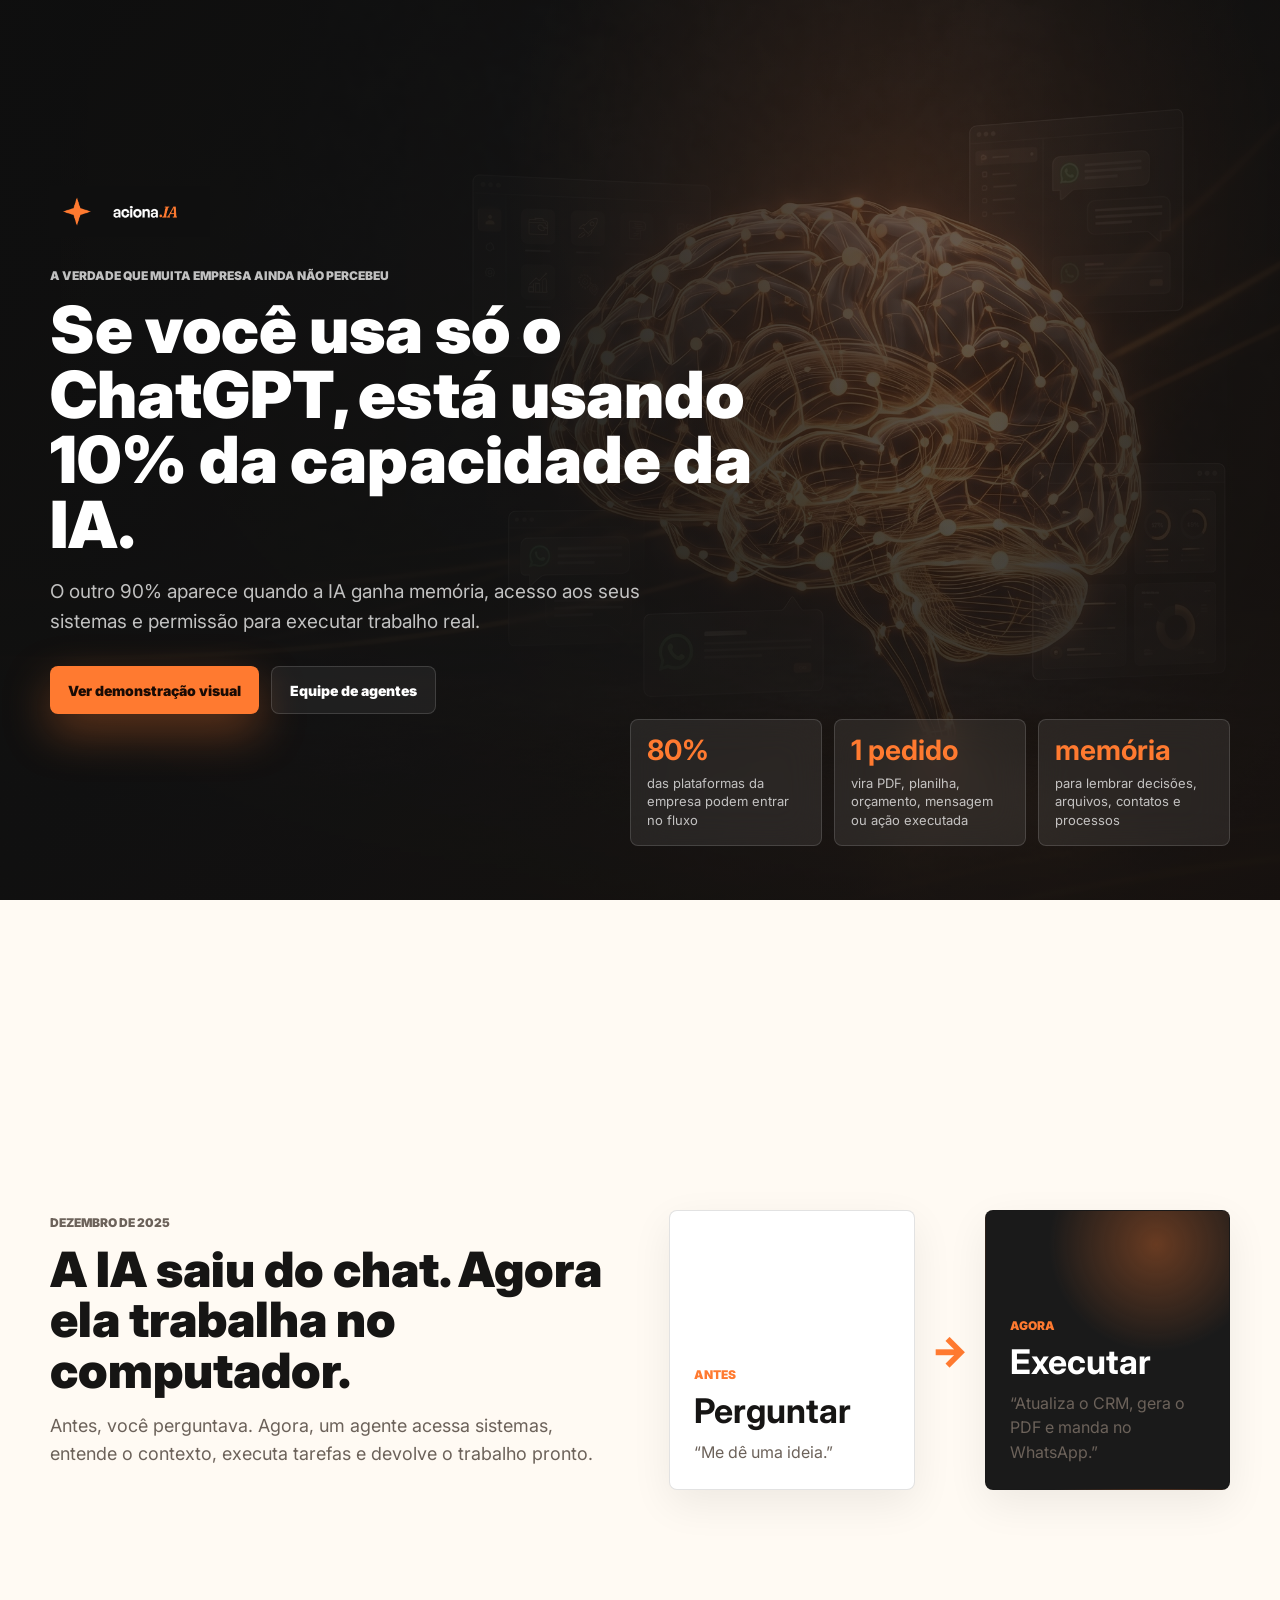
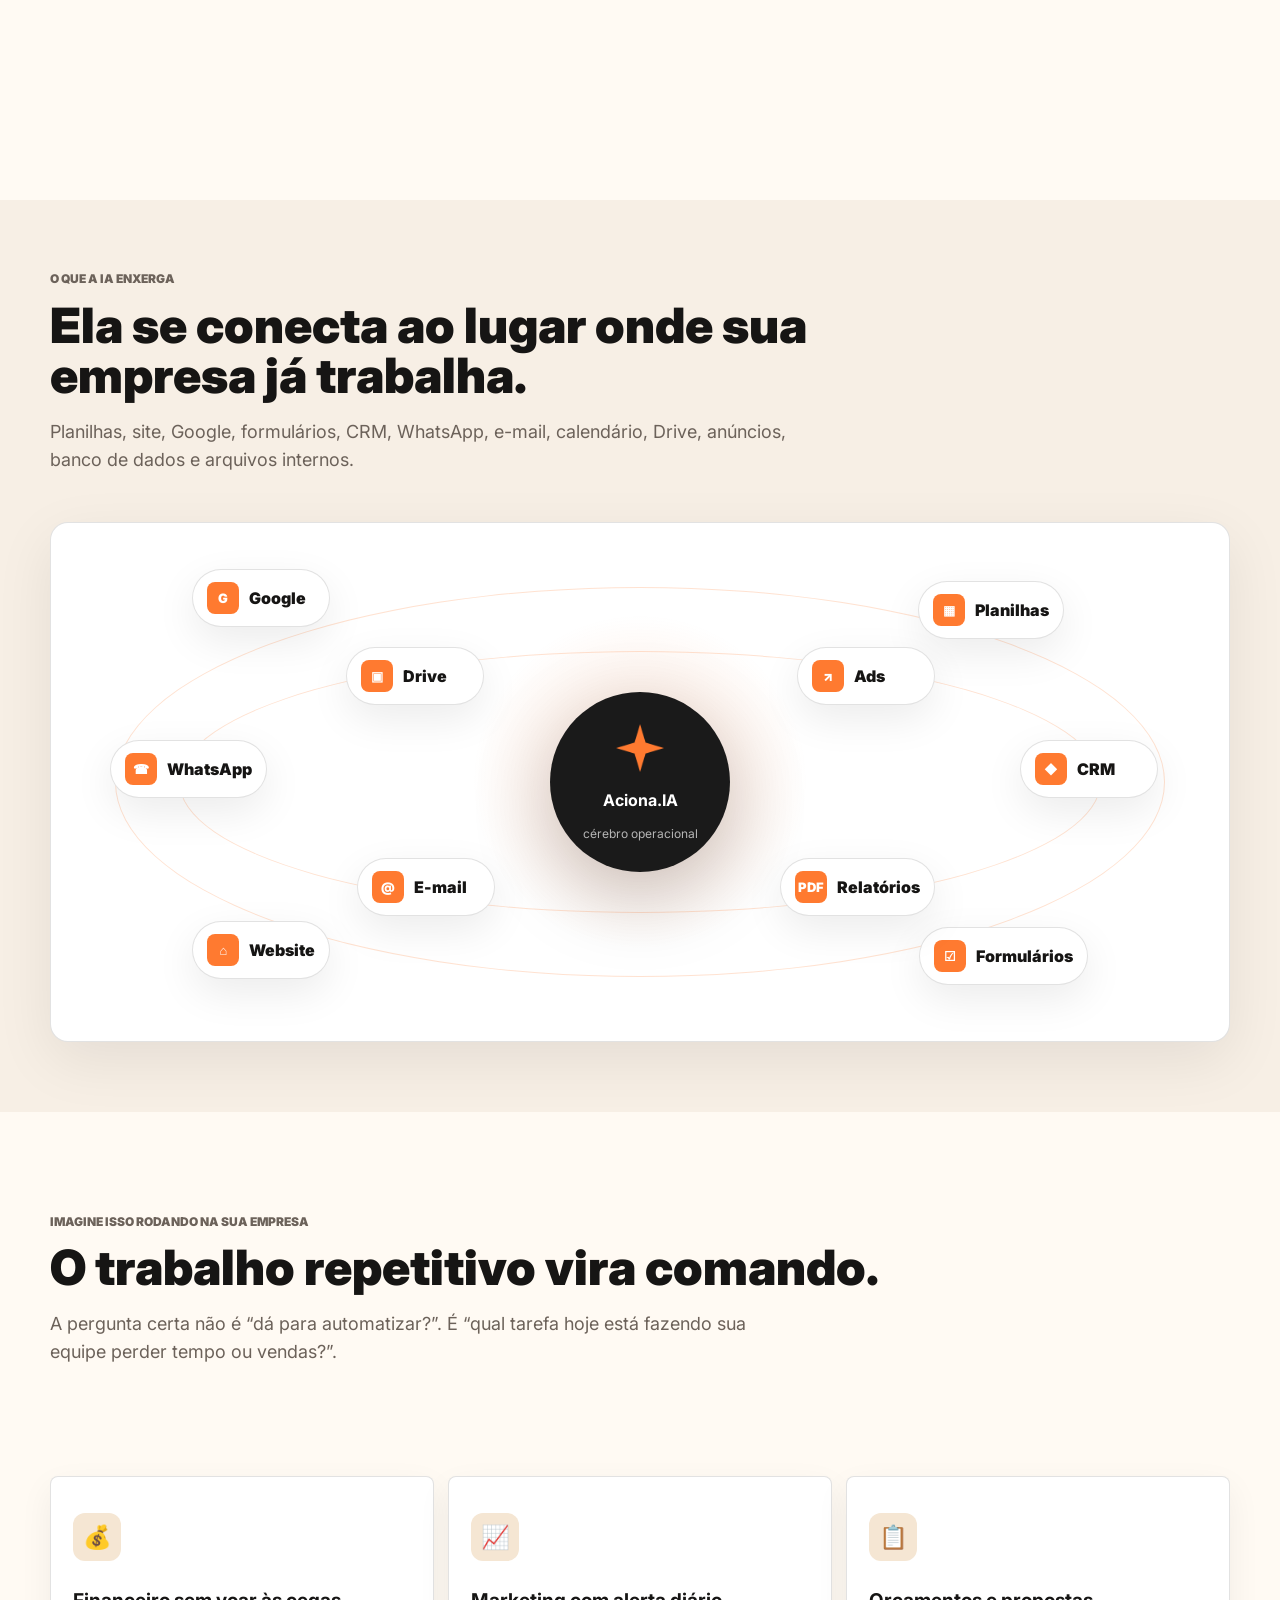
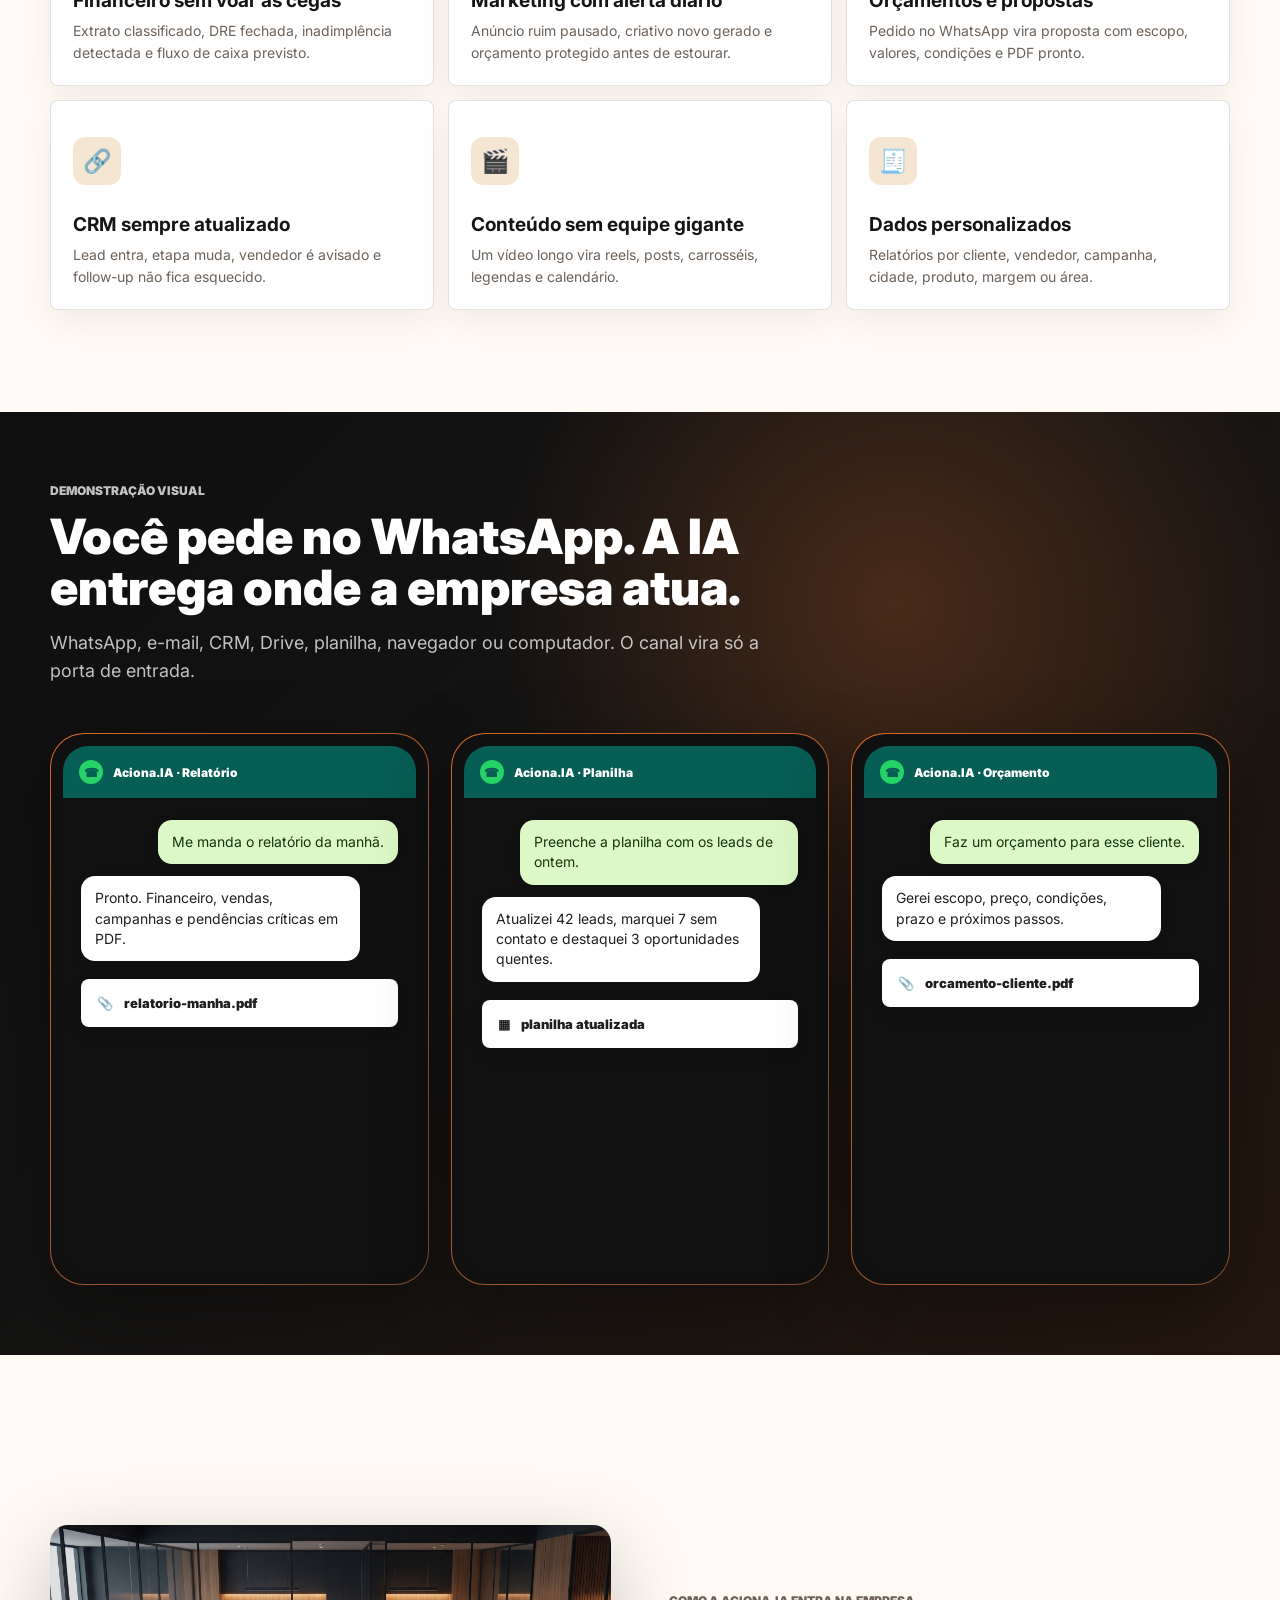
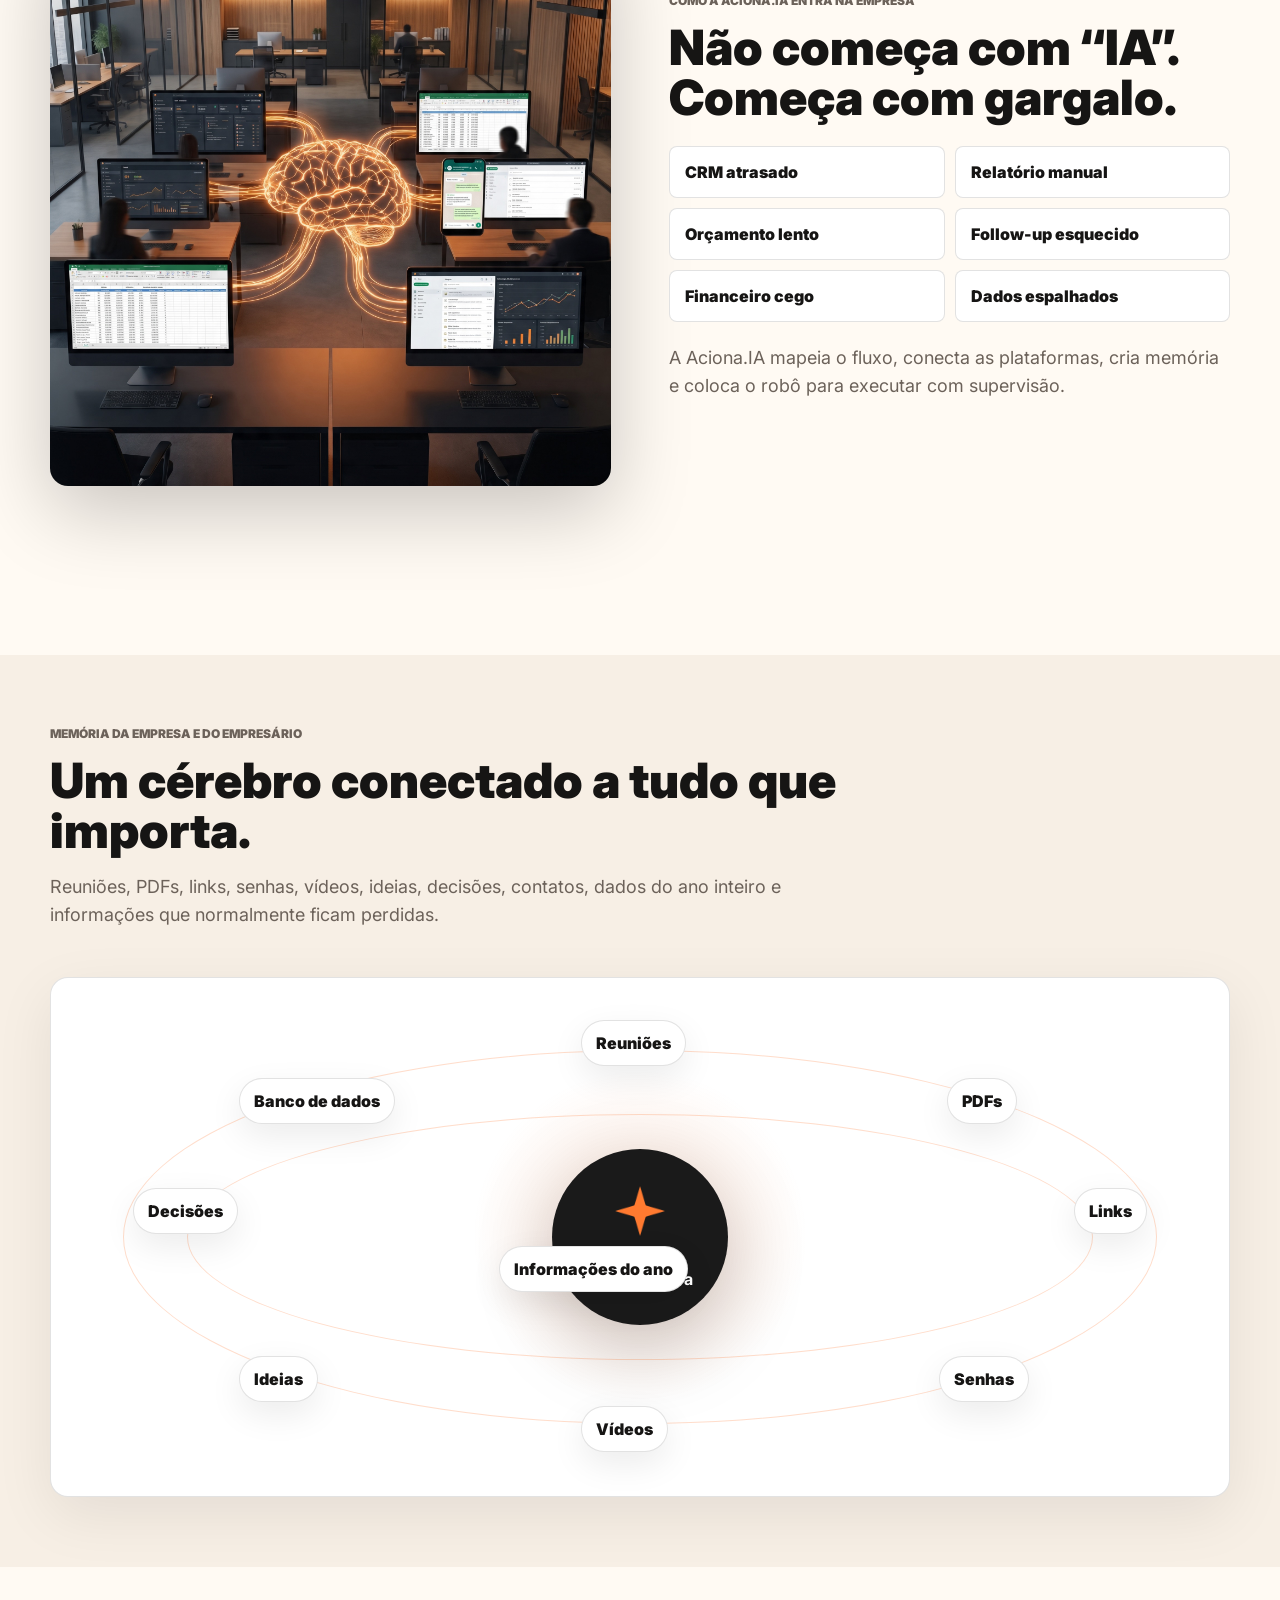
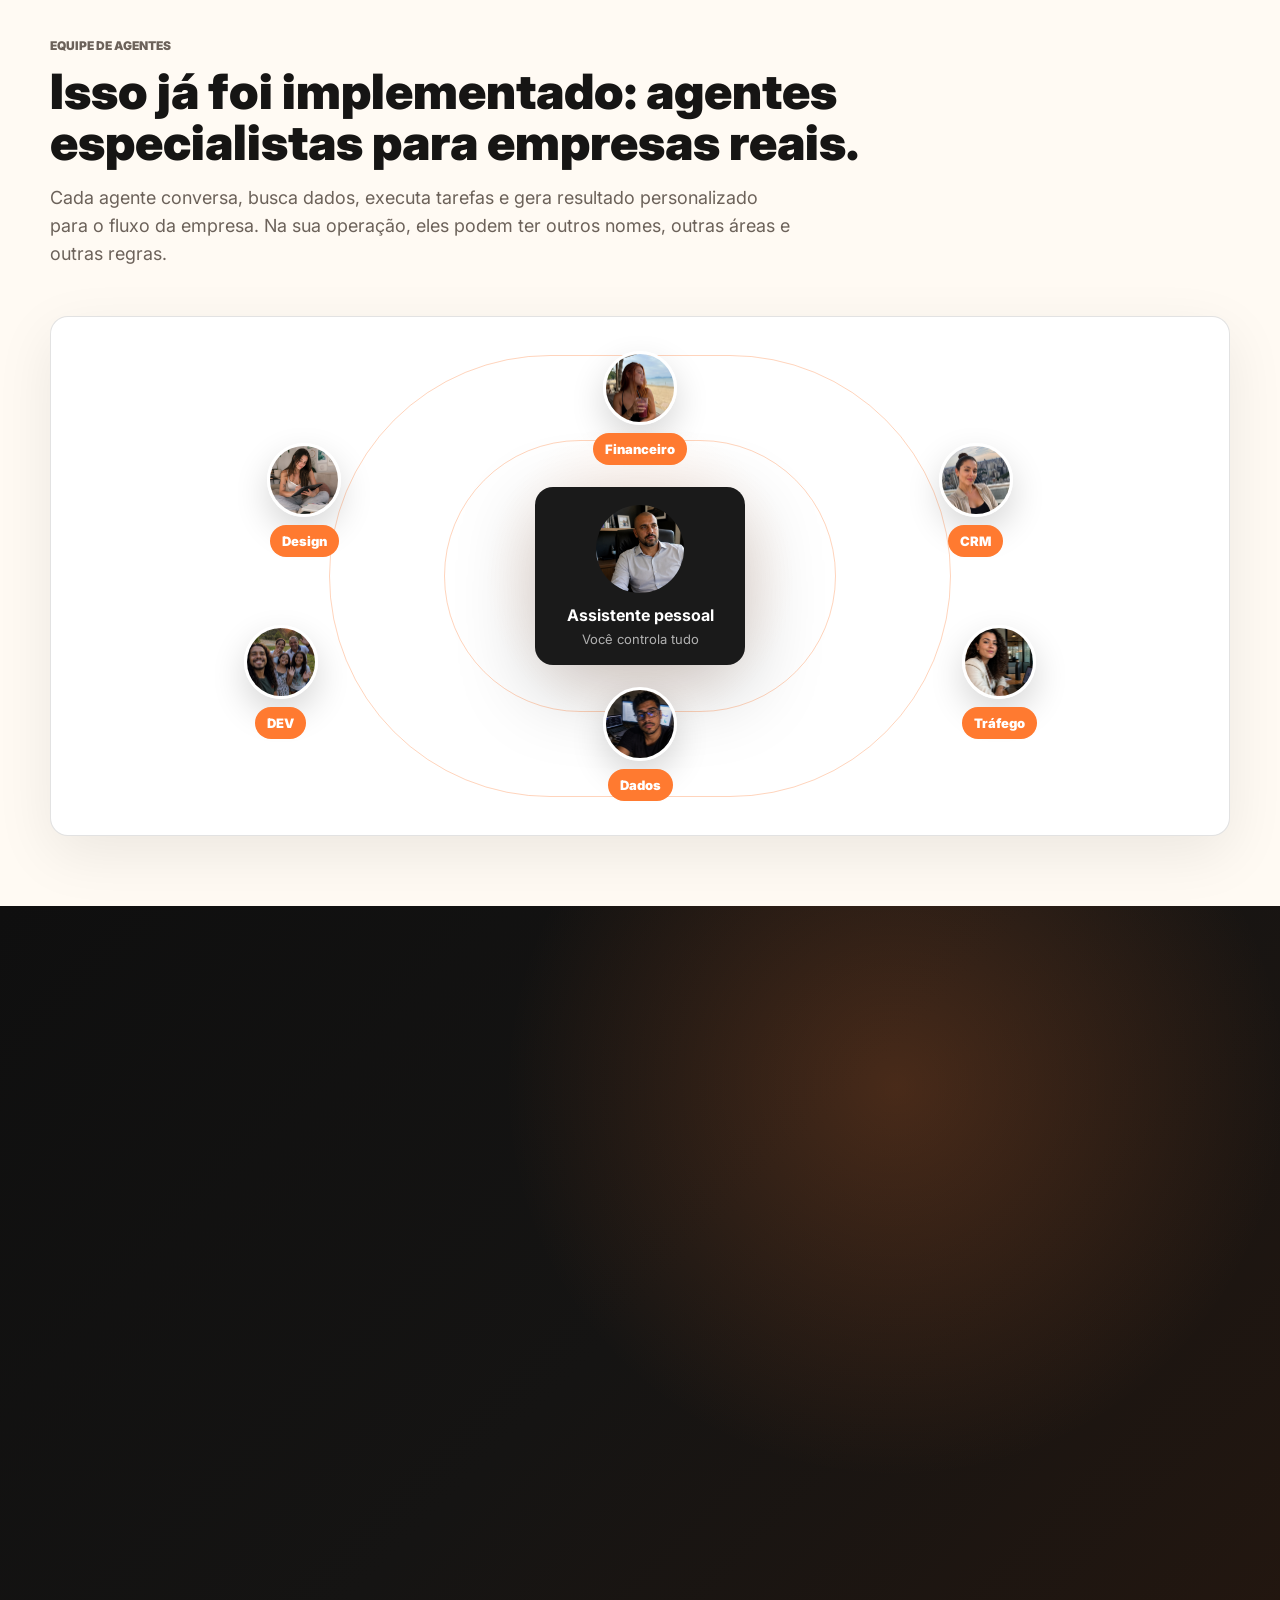
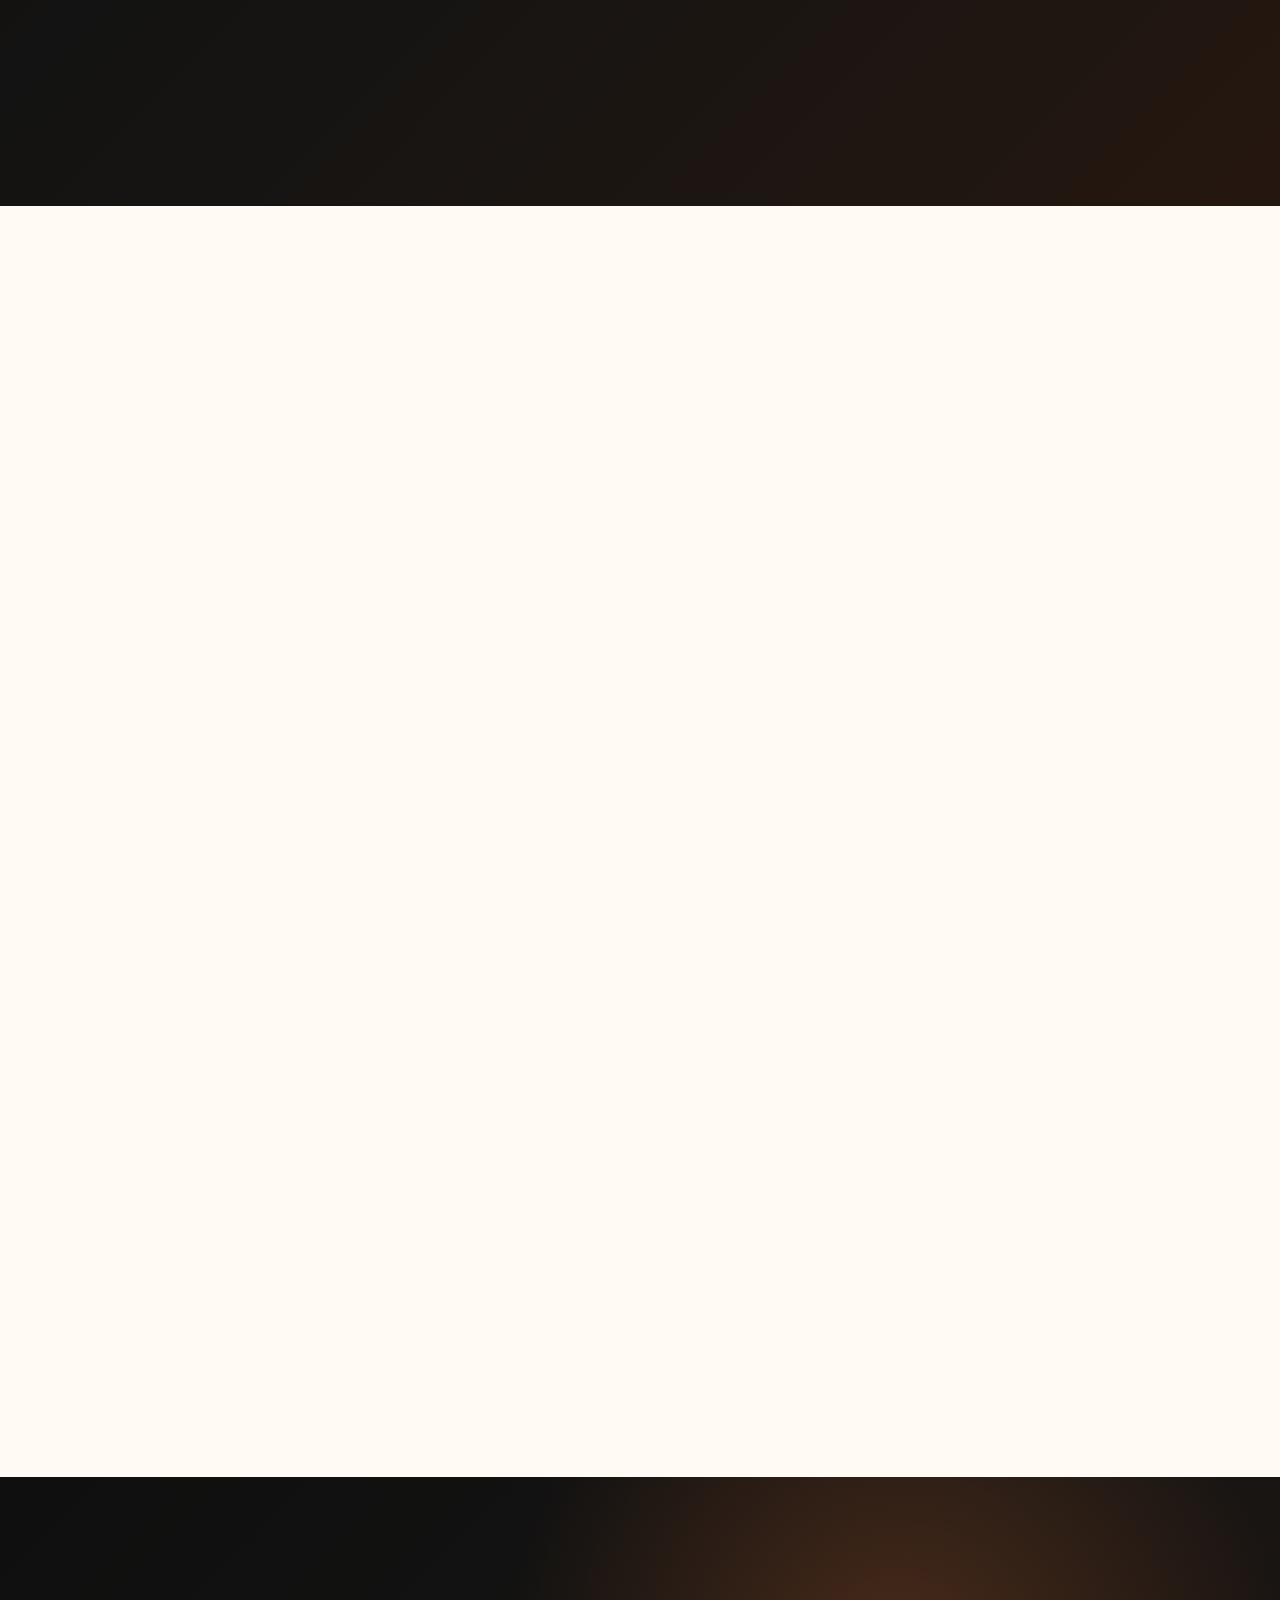
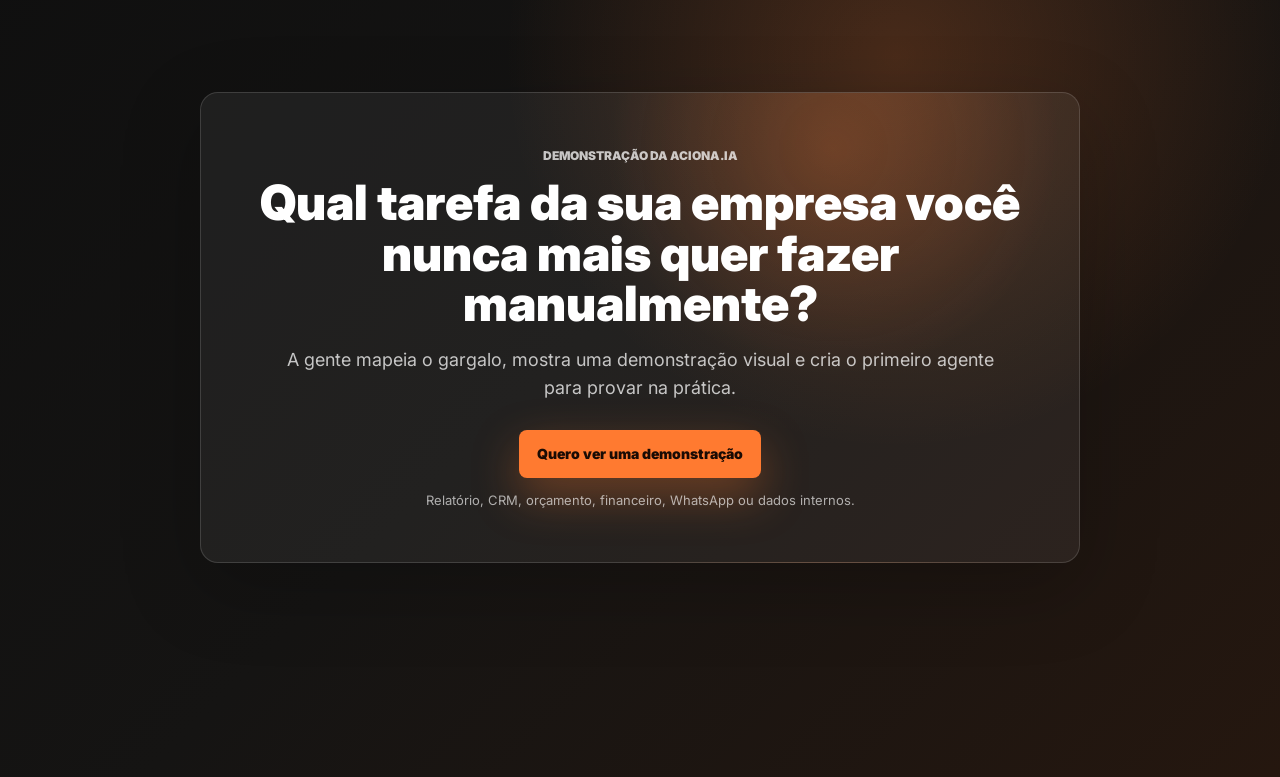
==== index.html @ 7acb0e77 "Cria website Aciona IA" ====
<!doctype html>
<html lang="pt-BR">
<head>
  <meta charset="utf-8">
  <meta name="viewport" content="width=device-width, initial-scale=1">
  <title>Aciona.IA | Agentes de IA para automatizar empresas</title>
  <meta name="description" content="Agentes de IA com memória, integrações e habilidade para executar tarefas reais em empresas.">
  <link rel="icon" href="assets/brand/simbolo-aciona.png">
  <link rel="preconnect" href="https://fonts.googleapis.com">
  <link rel="preconnect" href="https://fonts.gstatic.com" crossorigin>
  <link href="https://fonts.googleapis.com/css2?family=Inter:wght@400;500;600;700;800;900&display=swap" rel="stylesheet">
  <link rel="stylesheet" href="styles.css">
  <link rel="stylesheet" href="editable.css">
</head>
<body>
  <main id="top" class="deck">
    <section class="slide hero-slide theme-dark">
      <div class="hero-bg" aria-hidden="true">
        <img src="assets/showcase/higgsfield-hero-brain.jpg" alt="">
      </div>
      <div class="hero-copy" data-reveal>
        <img class="hero-logo" src="assets/brand/logo-aciona.png" alt="Aciona.IA">
        <p class="eyebrow">A verdade que muita empresa ainda não percebeu</p>
        <h1>Se você usa só o ChatGPT, está usando 10% da capacidade da IA.</h1>
        <p>O outro 90% aparece quando a IA ganha memória, acesso aos seus sistemas e permissão para executar trabalho real.</p>
        <div class="hero-actions">
          <a class="btn primary" href="#demo">Ver demonstração visual</a>
          <a class="btn secondary" href="#agentes">Equipe de agentes</a>
        </div>
      </div>
      <div class="hero-metrics" data-reveal>
        <article><strong>80%</strong><span>das plataformas da empresa podem entrar no fluxo</span></article>
        <article><strong>1 pedido</strong><span>vira PDF, planilha, orçamento, mensagem ou ação executada</span></article>
        <article><strong>memória</strong><span>para lembrar decisões, arquivos, contatos e processos</span></article>
      </div>
    </section>

    <section id="virada" class="slide visual-split theme-light">
      <div class="slide-copy" data-reveal>
        <p class="eyebrow">Dezembro de 2025</p>
        <h2>A IA saiu do chat. Agora ela trabalha no computador.</h2>
        <p class="short-copy">Antes, você perguntava. Agora, um agente acessa sistemas, entende o contexto, executa tarefas e devolve o trabalho pronto.</p>
      </div>
      <div class="before-after-board" data-reveal>
        <article>
          <span>Antes</span>
          <strong>Perguntar</strong>
          <p>“Me dê uma ideia.”</p>
        </article>
        <div class="arrow-flow">→</div>
        <article class="active">
          <span>Agora</span>
          <strong>Executar</strong>
          <p>“Atualiza o CRM, gera o PDF e manda no WhatsApp.”</p>
        </article>
      </div>
    </section>

    <section class="slide theme-cream integration-slide">
      <div class="slide-heading" data-reveal>
        <p class="eyebrow">O que a IA enxerga</p>
        <h2>Ela se conecta ao lugar onde sua empresa já trabalha.</h2>
        <p class="short-copy">Planilhas, site, Google, formulários, CRM, WhatsApp, e-mail, calendário, Drive, anúncios, banco de dados e arquivos internos.</p>
      </div>
      <div class="integration-map" data-reveal>
        <div class="integration-center">
          <img src="assets/brand/simbolo-aciona.png" alt="">
          <strong>Aciona.IA</strong>
          <span>cérebro operacional</span>
        </div>
        <div class="platform-chip google"><i>G</i><span>Google</span></div>
        <div class="platform-chip sheets"><i>▦</i><span>Planilhas</span></div>
        <div class="platform-chip whatsapp"><i>☎</i><span>WhatsApp</span></div>
        <div class="platform-chip crm"><i>◆</i><span>CRM</span></div>
        <div class="platform-chip web"><i>⌂</i><span>Website</span></div>
        <div class="platform-chip form"><i>☑</i><span>Formulários</span></div>
        <div class="platform-chip drive"><i>▣</i><span>Drive</span></div>
        <div class="platform-chip ads"><i>↗</i><span>Ads</span></div>
        <div class="platform-chip mail"><i>@</i><span>E-mail</span></div>
        <div class="platform-chip pdf"><i>PDF</i><span>Relatórios</span></div>
      </div>
    </section>

    <section id="automacoes" class="slide theme-light automation-slide">
      <div class="slide-heading wide" data-reveal>
        <p class="eyebrow">Imagine isso rodando na sua empresa</p>
        <h2>O trabalho repetitivo vira comando.</h2>
        <p class="short-copy">A pergunta certa não é “dá para automatizar?”. É “qual tarefa hoje está fazendo sua equipe perder tempo ou vendas?”.</p>
      </div>
      <div class="visual-automation-grid">
        <article data-reveal><span>💰</span><strong>Financeiro sem voar às cegas</strong><p>Extrato classificado, DRE fechada, inadimplência detectada e fluxo de caixa previsto.</p></article>
        <article data-reveal><span>📈</span><strong>Marketing com alerta diário</strong><p>Anúncio ruim pausado, criativo novo gerado e orçamento protegido antes de estourar.</p></article>
        <article data-reveal><span>📋</span><strong>Orçamentos e propostas</strong><p>Pedido no WhatsApp vira proposta com escopo, valores, condições e PDF pronto.</p></article>
        <article data-reveal><span>🔗</span><strong>CRM sempre atualizado</strong><p>Lead entra, etapa muda, vendedor é avisado e follow-up não fica esquecido.</p></article>
        <article data-reveal><span>🎬</span><strong>Conteúdo sem equipe gigante</strong><p>Um vídeo longo vira reels, posts, carrosséis, legendas e calendário.</p></article>
        <article data-reveal><span>🧾</span><strong>Dados personalizados</strong><p>Relatórios por cliente, vendedor, campanha, cidade, produto, margem ou área.</p></article>
      </div>
    </section>

    <section id="demo" class="slide theme-dark delivery-slide">
      <div class="slide-heading wide" data-reveal>
        <p class="eyebrow">Demonstração visual</p>
        <h2>Você pede no WhatsApp. A IA entrega onde a empresa atua.</h2>
        <p class="short-copy">WhatsApp, e-mail, CRM, Drive, planilha, navegador ou computador. O canal vira só a porta de entrada.</p>
      </div>
      <div class="phone-grid">
        <article class="phone" data-reveal>
          <div class="phone-screen">
            <div class="phone-top"><span class="wa-icon">☎</span> Aciona.IA · Relatório</div>
            <div class="bubble user">Me manda o relatório da manhã.</div>
            <div class="bubble bot">Pronto. Financeiro, vendas, campanhas e pendências críticas em PDF.</div>
            <div class="attachment"><span>📎</span> relatorio-manha.pdf</div>
          </div>
        </article>
        <article class="phone" data-reveal>
          <div class="phone-screen">
            <div class="phone-top"><span class="wa-icon">☎</span> Aciona.IA · Planilha</div>
            <div class="bubble user">Preenche a planilha com os leads de ontem.</div>
            <div class="bubble bot">Atualizei 42 leads, marquei 7 sem contato e destaquei 3 oportunidades quentes.</div>
            <div class="attachment"><span>▦</span> planilha atualizada</div>
          </div>
        </article>
        <article class="phone" data-reveal>
          <div class="phone-screen">
            <div class="phone-top"><span class="wa-icon">☎</span> Aciona.IA · Orçamento</div>
            <div class="bubble user">Faz um orçamento para esse cliente.</div>
            <div class="bubble bot">Gerei escopo, preço, condições, prazo e próximos passos.</div>
            <div class="attachment"><span>📎</span> orcamento-cliente.pdf</div>
          </div>
        </article>
      </div>
    </section>

    <section class="slide theme-light company-entry">
      <div class="entry-visual" data-reveal>
        <img src="assets/showcase/higgsfield-empresa-operacao.jpg" alt="IA conectando a operação de uma empresa">
      </div>
      <div class="slide-copy" data-reveal>
        <p class="eyebrow">Como a Aciona.IA entra na empresa</p>
        <h2>Não começa com “IA”. Começa com gargalo.</h2>
        <div class="pain-grid">
          <span>CRM atrasado</span>
          <span>Relatório manual</span>
          <span>Orçamento lento</span>
          <span>Follow-up esquecido</span>
          <span>Financeiro cego</span>
          <span>Dados espalhados</span>
        </div>
        <p class="short-copy">A Aciona.IA mapeia o fluxo, conecta as plataformas, cria memória e coloca o robô para executar com supervisão.</p>
      </div>
    </section>

    <section class="slide personal-slide theme-cream">
      <div class="slide-heading wide" data-reveal>
        <p class="eyebrow">Memória da empresa e do empresário</p>
        <h2>Um cérebro conectado a tudo que importa.</h2>
        <p class="short-copy">Reuniões, PDFs, links, senhas, vídeos, ideias, decisões, contatos, dados do ano inteiro e informações que normalmente ficam perdidas.</p>
      </div>
      <div class="memory-brain" data-reveal>
        <div class="memory-core">
          <img src="assets/brand/simbolo-aciona.png" alt="">
          <strong>Memória viva</strong>
        </div>
        <span class="memory-item m1">Reuniões</span>
        <span class="memory-item m2">PDFs</span>
        <span class="memory-item m3">Links</span>
        <span class="memory-item m4">Senhas</span>
        <span class="memory-item m5">Vídeos</span>
        <span class="memory-item m6">Ideias</span>
        <span class="memory-item m7">Decisões</span>
        <span class="memory-item m8">Banco de dados</span>
        <span class="memory-item m9">Informações do ano</span>
      </div>
    </section>

    <section id="agentes" class="slide agents-intro theme-light">
      <div class="slide-heading wide" data-reveal>
        <p class="eyebrow">Equipe de agentes</p>
        <h2>Isso já foi implementado: agentes especialistas para empresas reais.</h2>
        <p class="short-copy">Cada agente conversa, busca dados, executa tarefas e gera resultado personalizado para o fluxo da empresa. Na sua operação, eles podem ter outros nomes, outras áreas e outras regras.</p>
      </div>
      <div class="agent-network" data-reveal>
        <div class="agent-node main">
          <img src="assets/agents/daniel-ceo.mage.png" alt="Assistente pessoal">
          <strong>Assistente pessoal</strong>
          <span>Você controla tudo</span>
        </div>
        <div class="agent-spoke s1"><img src="assets/agents/naomi-financeiro.png" alt=""><span>Financeiro</span></div>
        <div class="agent-spoke s2"><img src="assets/agents/sarah-gestor-crm.png" alt=""><span>CRM</span></div>
        <div class="agent-spoke s3"><img src="assets/agents/jessica-gestor-trafego.png" alt=""><span>Tráfego</span></div>
        <div class="agent-spoke s4"><img src="assets/agents/brian-analista-dados.png" alt=""><span>Dados</span></div>
        <div class="agent-spoke s5"><img src="assets/agents/frank-dev-ti.png" alt=""><span>DEV</span></div>
        <div class="agent-spoke s6"><img src="assets/agents/mia-designer.png" alt=""><span>Design</span></div>
      </div>
    </section>

    <section class="slide hierarchy-slide theme-dark">
      <div class="slide-heading wide" data-reveal>
        <p class="eyebrow">Como eles trabalham juntos</p>
        <h2>Cada agente tem uma área. Todos se conversam quando precisa.</h2>
        <p class="short-copy">Você faz um pedido. O assistente chama o especialista certo. Se precisar de dados, CRM, financeiro, copy ou design, os agentes se conectam e entregam o resultado final.</p>
      </div>
      <div class="flow-board" data-reveal>
        <article class="flow-step ask"><span>1</span><strong>Você pede</strong><p>“Quero saber quais vendedores estão perdendo venda.”</p></article>
        <article class="flow-step"><span>2</span><strong>Assistente entende</strong><p>Identifica fontes, regra da empresa e agente responsável.</p></article>
        <article class="flow-step"><span>3</span><strong>Agentes cruzam dados</strong><p>CRM + planilha + WhatsApp + histórico + metas.</p></article>
        <article class="flow-step result"><span>4</span><strong>Você recebe ação</strong><p>PDF, gráfico, mensagem, tarefa, orçamento ou alerta.</p></article>
      </div>
    </section>

    <section class="slide agents-gallery theme-light">
      <div class="slide-heading wide" data-reveal>
        <p class="eyebrow">Especialistas digitais</p>
        <h2>Prova social: exemplos de agentes já criados.</h2>
        <p class="short-copy">Esses são exemplos. A Aciona.IA cria agentes sob medida para o jeito que a sua empresa vende, atende, cobra, entrega e decide.</p>
      </div>
      <div class="agents-grid" id="agentsGrid" aria-live="polite"></div>
    </section>

    <section id="contato" class="slide cta-slide theme-dark">
      <div class="cta-panel" data-reveal>
        <p class="eyebrow">Demonstração da Aciona.IA</p>
        <h2>Qual tarefa da sua empresa você nunca mais quer fazer manualmente?</h2>
        <p class="short-copy">A gente mapeia o gargalo, mostra uma demonstração visual e cria o primeiro agente para provar na prática.</p>
        <div class="cta-actions">
          <a class="btn primary" href="https://wa.me/5551993609420?text=Quero%20uma%20demonstra%C3%A7%C3%A3o%20visual%20da%20Aciona.IA">Quero ver uma demonstração</a>
          <span>Relatório, CRM, orçamento, financeiro, WhatsApp ou dados internos.</span>
        </div>
      </div>
    </section>
  </main>

  <script src="script.js"></script>
</body>
</html>
---- styles.css ----
:root {
  --black: #0f0f0f;
  --graphite: #1a1a1a;
  --ink: #171412;
  --muted: #6e6259;
  --cream: #f5e6d3;
  --cream-2: #fff8ef;
  --soft: #f7efe5;
  --orange: #ff7a30;
  --orange-dark: #d95115;
  --green: #22c55e;
  --line: rgba(20, 20, 20, .12);
  --white-line: rgba(255, 255, 255, .14);
  --radius: 8px;
  --shadow: 0 24px 80px rgba(0, 0, 0, .22);
  --container: 1180px;
}

* { box-sizing: border-box; }

html {
  scroll-behavior: smooth;
  background: var(--black);
}

body {
  margin: 0;
  font-family: Inter, Arial, sans-serif;
  color: var(--ink);
  background: var(--black);
  letter-spacing: 0;
  overflow-x: hidden;
}

img {
  display: block;
  max-width: 100%;
}

a {
  color: inherit;
  text-decoration: none;
}

.deck {
  background: var(--black);
}

.slide {
  width: 100%;
  min-height: 100svh;
  padding: 70px max(24px, calc((100vw - var(--container)) / 2));
  display: grid;
  align-items: center;
  position: relative;
  overflow: hidden;
}

.theme-dark {
  color: #fff;
  background:
    radial-gradient(circle at 70% 20%, rgba(255, 122, 48, .22), transparent 34%),
    linear-gradient(135deg, #0f0f0f 0%, #151413 48%, #25170f 100%);
}

.theme-light {
  background: #fffaf3;
}

.theme-cream {
  background: var(--soft);
}

.eyebrow {
  margin: 0 0 12px;
  color: var(--orange);
  font-size: 12px;
  font-weight: 900;
  text-transform: uppercase;
}

h1,
h2,
h3,
p {
  margin-top: 0;
}

h1 {
  margin-bottom: 20px;
  max-width: 780px;
  font-size: clamp(40px, 5vw, 65px);
  line-height: 1;
  font-weight: 900;
  overflow-wrap: break-word;
}

h2 {
  margin-bottom: 16px;
  max-width: 880px;
  font-size: clamp(30px, 3.8vw, 52px);
  line-height: 1.04;
  font-weight: 900;
}

h3 {
  margin-bottom: 8px;
  font-size: 20px;
  line-height: 1.12;
}

p {
  color: var(--muted);
  font-size: 16px;
  line-height: 1.55;
}

.theme-dark p {
  color: rgba(255, 255, 255, .74);
}

.short-copy {
  max-width: 740px;
  font-size: 18px;
}

.btn {
  display: inline-flex;
  align-items: center;
  justify-content: center;
  min-height: 48px;
  padding: 0 18px;
  border-radius: var(--radius);
  font-size: 14px;
  font-weight: 900;
}

.btn.primary {
  color: #1a0b04;
  background: var(--orange);
  box-shadow: 0 18px 46px rgba(255, 122, 48, .34);
}

.btn.secondary {
  color: #fff;
  border: 1px solid var(--white-line);
  background: rgba(255, 255, 255, .06);
}

.hero-slide {
  grid-template-columns: minmax(0, 1fr);
}

.hero-bg {
  position: absolute;
  inset: 0;
  opacity: .66;
}

.hero-bg::after {
  content: "";
  position: absolute;
  inset: 0;
  background:
    linear-gradient(90deg, rgba(15, 15, 15, .96), rgba(15, 15, 15, .78) 40%, rgba(15, 15, 15, .32) 76%, rgba(15, 15, 15, .82)),
    linear-gradient(0deg, rgba(15, 15, 15, .88), transparent 44%);
}

.hero-bg img {
  width: 100%;
  height: 100%;
  object-fit: cover;
}

.hero-copy {
  position: relative;
  z-index: 2;
  max-width: 740px;
  min-width: 0;
}

.hero-logo {
  width: 160px;
  margin-bottom: 30px;
}

.hero-copy p:not(.eyebrow) {
  max-width: 620px;
  margin-bottom: 30px;
  font-size: 19px;
}

.hero-actions {
  display: flex;
  flex-wrap: wrap;
  gap: 12px;
}

.hero-metrics {
  position: absolute;
  z-index: 3;
  right: max(24px, calc((100vw - var(--container)) / 2));
  bottom: 54px;
  display: grid;
  grid-template-columns: repeat(3, minmax(130px, 1fr));
  gap: 12px;
  width: min(600px, calc(100% - 48px));
}

.hero-metrics article {
  min-height: 118px;
  padding: 16px;
  border: 1px solid var(--white-line);
  background: rgba(255, 255, 255, .08);
  backdrop-filter: blur(18px);
  border-radius: var(--radius);
}

.hero-metrics strong {
  display: block;
  color: var(--orange);
  font-size: 28px;
  line-height: 1;
}

.hero-metrics span {
  display: block;
  margin-top: 10px;
  color: rgba(255, 255, 255, .72);
  font-size: 13px;
  line-height: 1.42;
}

.visual-split,
.company-entry {
  grid-template-columns: minmax(0, .9fr) minmax(380px, .9fr);
  gap: 58px;
}

.slide-copy {
  min-width: 0;
}

.before-after-board {
  display: grid;
  grid-template-columns: 1fr auto 1fr;
  align-items: stretch;
  gap: 16px;
}

.before-after-board article {
  min-height: 280px;
  padding: 24px;
  display: flex;
  flex-direction: column;
  justify-content: end;
  border: 1px solid var(--line);
  background: #fff;
  border-radius: var(--radius);
  box-shadow: 0 14px 42px rgba(0, 0, 0, .07);
}

.before-after-board article.active {
  color: #fff;
  background:
    radial-gradient(circle at 70% 12%, rgba(255, 122, 48, .34), transparent 36%),
    var(--graphite);
}

.before-after-board span {
  color: var(--orange);
  font-size: 12px;
  font-weight: 900;
  text-transform: uppercase;
}

.before-after-board strong {
  display: block;
  margin: 12px 0;
  font-size: 34px;
  line-height: 1;
}

.before-after-board p {
  margin-bottom: 0;
}

.arrow-flow {
  align-self: center;
  color: var(--orange);
  font-size: 40px;
  font-weight: 900;
}

.slide-heading {
  max-width: 900px;
  margin-bottom: 30px;
}

.slide-heading.wide {
  max-width: 1040px;
}

.integration-slide {
  align-content: center;
}

.integration-map {
  position: relative;
  min-height: 520px;
  border: 1px solid var(--line);
  border-radius: 18px;
  background:
    radial-gradient(circle at center, rgba(255, 122, 48, .20), transparent 26%),
    #fff;
  box-shadow: 0 18px 58px rgba(0, 0, 0, .08);
}

.integration-map::before,
.integration-map::after {
  content: "";
  position: absolute;
  inset: 64px;
  border: 1px solid rgba(255, 122, 48, .22);
  border-radius: 50%;
}

.integration-map::after {
  inset: 128px;
}

.integration-center {
  position: absolute;
  z-index: 4;
  top: 50%;
  left: 50%;
  width: 180px;
  height: 180px;
  transform: translate(-50%, -50%);
  display: grid;
  place-items: center;
  padding: 22px;
  text-align: center;
  color: #fff;
  border-radius: 50%;
  background: var(--graphite);
  box-shadow: var(--shadow);
}

.integration-center img {
  width: 52px;
}

.integration-center strong,
.integration-center span {
  display: block;
}

.integration-center span {
  color: rgba(255, 255, 255, .68);
  font-size: 12px;
}

.platform-chip {
  position: absolute;
  z-index: 5;
  display: flex;
  align-items: center;
  gap: 10px;
  min-width: 138px;
  padding: 12px 14px;
  border: 1px solid var(--line);
  border-radius: 999px;
  background: #fff;
  box-shadow: 0 14px 42px rgba(0, 0, 0, .08);
  font-weight: 900;
  animation: floatSoft 4s ease-in-out infinite;
}

.platform-chip i {
  width: 32px;
  height: 32px;
  display: grid;
  place-items: center;
  color: #fff;
  font-style: normal;
  font-size: 13px;
  border-radius: 8px;
  background: var(--orange);
}

.google { top: 46px; left: 12%; }
.sheets { top: 58px; right: 14%; animation-delay: .2s; }
.whatsapp { top: 42%; left: 5%; animation-delay: .4s; }
.crm { top: 42%; right: 6%; animation-delay: .6s; }
.web { bottom: 62px; left: 12%; animation-delay: .8s; }
.form { bottom: 56px; right: 12%; animation-delay: 1s; }
.drive { top: 24%; left: 25%; animation-delay: 1.2s; }
.ads { top: 24%; right: 25%; animation-delay: 1.4s; }
.mail { bottom: 24%; left: 26%; animation-delay: 1.6s; }
.pdf { bottom: 24%; right: 25%; animation-delay: 1.8s; }

.visual-automation-grid {
  display: grid;
  grid-template-columns: repeat(3, minmax(0, 1fr));
  gap: 14px;
}

.visual-automation-grid article {
  min-height: 210px;
  padding: 22px;
  display: flex;
  flex-direction: column;
  justify-content: end;
  border: 1px solid var(--line);
  border-radius: var(--radius);
  background: #fff;
  box-shadow: 0 12px 34px rgba(0, 0, 0, .06);
}

.visual-automation-grid span {
  width: 48px;
  height: 48px;
  display: grid;
  place-items: center;
  margin-bottom: 28px;
  font-size: 23px;
  border-radius: 12px;
  background: var(--cream);
}

.visual-automation-grid strong {
  display: block;
  margin-bottom: 8px;
  font-size: 19px;
}

.visual-automation-grid p {
  margin: 0;
  font-size: 14px;
}

.delivery-slide {
  align-content: center;
}

.phone-grid {
  display: grid;
  grid-template-columns: repeat(3, minmax(0, 1fr));
  gap: 22px;
}

.phone {
  min-height: 550px;
  padding: 12px;
  border: 1px solid rgba(255, 255, 255, .18);
  border-radius: 34px;
  background:
    linear-gradient(#101010, #101010) padding-box,
    linear-gradient(135deg, rgba(255, 122, 48, .75), rgba(255, 255, 255, .14)) border-box;
  box-shadow: 0 28px 80px rgba(0, 0, 0, .32);
  animation: phoneFloat 4s ease-in-out infinite;
}

.phone:nth-child(2) { animation-delay: .35s; }
.phone:nth-child(3) { animation-delay: .7s; }

.phone-screen {
  min-height: 526px;
  padding: 18px;
  border-radius: 25px;
  background-color: #efe7dc;
  background-image:
    radial-gradient(circle at 12px 12px, rgba(17, 17, 17, .05) 1px, transparent 1px),
    radial-gradient(circle at 36px 34px, rgba(34, 197, 94, .08) 1.5px, transparent 1.5px);
  background-size: 42px 42px;
}

.phone-top {
  margin: -18px -18px 22px;
  padding: 14px 16px;
  color: #fff;
  font-size: 12px;
  font-weight: 900;
  border-radius: 25px 25px 0 0;
  background: #075e54;
}

.wa-icon {
  display: inline-grid;
  place-items: center;
  width: 24px;
  height: 24px;
  margin-right: 8px;
  color: #075e54;
  border-radius: 50%;
  background: #25d366;
}

.bubble {
  width: fit-content;
  max-width: 88%;
  margin-bottom: 12px;
  padding: 12px 14px;
  border-radius: 14px;
  font-size: 14px;
  line-height: 1.45;
  box-shadow: 0 4px 14px rgba(0, 0, 0, .08);
}

.bubble.user {
  margin-left: auto;
  color: #14370e;
  background: #dcf8c6;
}

.bubble.bot {
  color: #1f1f1f;
  background: #fff;
}

.attachment {
  margin-top: 18px;
  padding: 16px;
  color: #1f1f1f;
  font-size: 13px;
  font-weight: 900;
  border-radius: var(--radius);
  background: #fff;
  box-shadow: 0 6px 18px rgba(0, 0, 0, .08);
}

.attachment span {
  margin-right: 8px;
}

.entry-visual {
  border-radius: 18px;
  overflow: hidden;
  box-shadow: var(--shadow);
}

.entry-visual img {
  width: 100%;
  aspect-ratio: 1 / 1;
  object-fit: cover;
}

.pain-grid {
  display: grid;
  grid-template-columns: repeat(2, minmax(0, 1fr));
  gap: 10px;
  margin: 22px 0;
}

.pain-grid span {
  padding: 15px;
  font-weight: 900;
  border: 1px solid var(--line);
  border-radius: var(--radius);
  background: #fff;
}

.personal-slide {
  align-content: center;
}

.memory-brain {
  position: relative;
  min-height: 520px;
  border: 1px solid var(--line);
  border-radius: 18px;
  background:
    radial-gradient(circle at center, rgba(255, 122, 48, .18), transparent 26%),
    #fff;
  box-shadow: 0 18px 58px rgba(0, 0, 0, .08);
}

.memory-brain::before,
.memory-brain::after {
  content: "";
  position: absolute;
  inset: 72px;
  border: 1px solid rgba(255, 122, 48, .25);
  border-radius: 50%;
}

.memory-brain::after {
  inset: 136px;
}

.memory-core {
  position: absolute;
  z-index: 3;
  top: 50%;
  left: 50%;
  width: 176px;
  height: 176px;
  transform: translate(-50%, -50%);
  display: grid;
  place-items: center;
  padding: 20px;
  text-align: center;
  color: #fff;
  border-radius: 50%;
  background: var(--graphite);
  box-shadow: var(--shadow);
  animation: pulseCore 3s ease-in-out infinite;
}

.memory-core img {
  width: 54px;
}

.memory-core strong {
  display: block;
}

.memory-item {
  position: absolute;
  z-index: 4;
  padding: 12px 14px;
  font-weight: 900;
  border: 1px solid var(--line);
  border-radius: 999px;
  background: #fff;
  box-shadow: 0 12px 34px rgba(0, 0, 0, .08);
}

.m1 { top: 42px; left: 45%; }
.m2 { top: 100px; right: 18%; }
.m3 { top: 210px; right: 7%; }
.m4 { bottom: 94px; right: 17%; }
.m5 { bottom: 44px; left: 45%; }
.m6 { bottom: 94px; left: 16%; }
.m7 { top: 210px; left: 7%; }
.m8 { top: 100px; left: 16%; }
.m9 { bottom: 204px; left: 38%; }

.agents-intro,
.agents-gallery {
  align-content: center;
}

.agent-network {
  position: relative;
  min-height: 520px;
  display: grid;
  place-items: center;
  border: 1px solid var(--line);
  border-radius: 18px;
  background:
    radial-gradient(circle at center, rgba(255, 122, 48, .16), transparent 24%),
    #fff;
  box-shadow: 0 18px 58px rgba(0, 0, 0, .08);
}

.agent-network::before,
.agent-network::after {
  content: "";
  position: absolute;
  border: 1px solid rgba(255, 122, 48, .32);
  border-radius: 999px;
}

.agent-network::before {
  width: min(620px, 86vw);
  height: min(440px, 66vw);
}

.agent-network::after {
  width: min(390px, 58vw);
  height: min(270px, 42vw);
}

.agent-node {
  position: relative;
  z-index: 3;
  width: 210px;
  padding: 18px;
  text-align: center;
  border-radius: 18px;
  background: var(--graphite);
  box-shadow: var(--shadow);
}

.agent-node img {
  width: 88px;
  height: 88px;
  margin: 0 auto 12px;
  object-fit: cover;
  border-radius: 50%;
}

.agent-node strong,
.agent-node span {
  display: block;
}

.agent-node strong {
  color: #fff;
}

.agent-node span {
  margin-top: 6px;
  color: rgba(255, 255, 255, .66);
  font-size: 13px;
}

.agent-spoke {
  position: absolute;
  z-index: 4;
  display: grid;
  justify-items: center;
  gap: 8px;
  width: 130px;
  font-weight: 900;
  animation: floatSoft 4s ease-in-out infinite;
}

.agent-spoke img {
  width: 74px;
  height: 74px;
  object-fit: cover;
  border: 3px solid #fff;
  border-radius: 50%;
  box-shadow: 0 14px 34px rgba(0, 0, 0, .16);
}

.agent-spoke span {
  padding: 8px 12px;
  color: #fff;
  font-size: 13px;
  border-radius: 999px;
  background: var(--orange);
}

.s1 { top: 34px; left: 50%; transform: translateX(-50%); }
.s2 { top: 126px; right: 16%; animation-delay: .2s; }
.s3 { right: 14%; bottom: 96px; animation-delay: .4s; }
.s4 { bottom: 34px; left: 50%; transform: translateX(-50%); animation-delay: .6s; }
.s5 { bottom: 96px; left: 14%; animation-delay: .8s; }
.s6 { top: 126px; left: 16%; animation-delay: 1s; }

.flow-board {
  display: grid;
  grid-template-columns: repeat(4, minmax(0, 1fr));
  gap: 14px;
}

.flow-step {
  position: relative;
  min-height: 260px;
  padding: 22px;
  display: flex;
  flex-direction: column;
  justify-content: end;
  border: 1px solid rgba(255, 255, 255, .14);
  border-radius: var(--radius);
  background: rgba(255, 255, 255, .08);
}

.flow-step:not(:last-child)::after {
  content: "→";
  position: absolute;
  right: -18px;
  top: 50%;
  color: var(--orange);
  font-size: 28px;
  font-weight: 900;
  transform: translateY(-50%);
}

.flow-step span {
  position: absolute;
  top: 18px;
  left: 18px;
  width: 38px;
  height: 38px;
  display: grid;
  place-items: center;
  color: #1a0b04;
  font-weight: 900;
  border-radius: 50%;
  background: var(--orange);
}

.flow-step strong {
  display: block;
  margin-bottom: 8px;
  font-size: 20px;
}

.flow-step p {
  margin: 0;
  font-size: 14px;
}

.agents-grid {
  display: grid;
  grid-template-columns: repeat(4, minmax(0, 1fr));
  gap: 14px;
}

.agent-card {
  display: grid;
  grid-template-columns: 70px minmax(0, 1fr);
  gap: 14px;
  padding: 15px;
  border: 1px solid var(--line);
  border-radius: var(--radius);
  background: #fff;
}

.agent-card img {
  width: 70px;
  height: 70px;
  object-fit: cover;
  border-radius: 50%;
}

.agent-card h3 {
  margin-bottom: 2px;
  font-size: 17px;
}

.agent-role {
  margin-bottom: 8px;
  color: var(--orange-dark);
  font-size: 12px;
  font-weight: 900;
}

.agent-card p {
  margin: 0;
  font-size: 12.5px;
  line-height: 1.42;
}

.cta-slide {
  place-items: center;
  text-align: center;
}

.cta-panel {
  max-width: 880px;
  padding: 54px;
  border: 1px solid var(--white-line);
  border-radius: 18px;
  background:
    radial-gradient(circle at 72% 12%, rgba(255, 122, 48, .22), transparent 30%),
    rgba(255, 255, 255, .06);
  box-shadow: var(--shadow);
}

.cta-panel p {
  margin-inline: auto;
}

.cta-actions {
  display: grid;
  justify-items: center;
  gap: 14px;
  margin-top: 28px;
}

.cta-actions span {
  color: rgba(255, 255, 255, .64);
  font-size: 13px;
}

[data-reveal] {
  opacity: 0;
  transform: translateY(22px);
  transition: opacity .65s ease, transform .65s ease;
}

[data-reveal].is-visible {
  opacity: 1;
  transform: translateY(0);
}

@keyframes phoneFloat {
  0%, 100% { transform: translateY(0); }
  50% { transform: translateY(-10px); }
}

@keyframes floatSoft {
  0%, 100% { translate: 0 0; }
  50% { translate: 0 -8px; }
}

@keyframes pulseCore {
  0%, 100% { box-shadow: 0 24px 80px rgba(0, 0, 0, .22), 0 0 0 0 rgba(255, 122, 48, .24); }
  50% { box-shadow: 0 24px 80px rgba(0, 0, 0, .22), 0 0 0 22px rgba(255, 122, 48, 0); }
}

@media (max-width: 1040px) {
  .slide {
    min-height: auto;
    padding-top: 64px;
    padding-bottom: 64px;
  }

  .visual-split,
  .company-entry {
    grid-template-columns: 1fr;
  }

  .hero-metrics {
    position: relative;
    right: auto;
    bottom: auto;
    margin-top: 42px;
  }

  .visual-automation-grid,
  .phone-grid,
  .flow-board,
  .agents-grid {
    grid-template-columns: repeat(2, minmax(0, 1fr));
  }

  .flow-step:not(:last-child)::after {
    display: none;
  }
}

@media (max-width: 720px) {
  .slide {
    padding: 48px 18px;
  }

  .hero-logo {
    width: 132px;
  }

  h1 {
    font-size: clamp(34px, 10vw, 44px);
  }

  h2 {
    font-size: clamp(28px, 8vw, 38px);
  }

  .short-copy,
  .hero-copy p:not(.eyebrow) {
    font-size: 16px;
  }

  .hero-metrics,
  .before-after-board,
  .visual-automation-grid,
  .phone-grid,
  .flow-board,
  .agents-grid,
  .pain-grid {
    grid-template-columns: 1fr;
    width: 100%;
  }

  .before-after-board {
    gap: 10px;
  }

  .arrow-flow {
    transform: rotate(90deg);
    justify-self: center;
  }

  .integration-map,
  .memory-brain,
  .agent-network {
    min-height: 620px;
  }

  .platform-chip {
    min-width: 120px;
    padding: 10px;
    font-size: 13px;
  }

  .google { top: 32px; left: 5%; }
  .sheets { top: 30px; right: 4%; }
  .whatsapp { top: 152px; left: 2%; }
  .crm { top: 152px; right: 2%; }
  .web { bottom: 36px; left: 5%; }
  .form { bottom: 36px; right: 4%; }
  .drive { top: 270px; left: 3%; }
  .ads { top: 270px; right: 3%; }
  .mail { bottom: 158px; left: 8%; }
  .pdf { bottom: 158px; right: 8%; }

  .phone {
    min-height: 500px;
  }

  .phone-screen {
    min-height: 476px;
  }

  .m1 { top: 36px; left: 38%; }
  .m2 { top: 100px; right: 4%; }
  .m3 { top: 210px; right: 1%; }
  .m4 { bottom: 112px; right: 3%; }
  .m5 { bottom: 38px; left: 35%; }
  .m6 { bottom: 112px; left: 3%; }
  .m7 { top: 210px; left: 1%; }
  .m8 { top: 100px; left: 4%; }
  .m9 { bottom: 226px; left: 22%; }

  .agent-spoke {
    width: 104px;
  }

  .agent-spoke img {
    width: 58px;
    height: 58px;
  }

  .s2 { right: 2%; }
  .s3 { right: 0; }
  .s5 { left: 0; }
  .s6 { left: 2%; }

  .agent-card {
    grid-template-columns: 62px minmax(0, 1fr);
  }

  .agent-card img {
    width: 62px;
    height: 62px;
  }

  .cta-panel {
    padding: 28px;
  }
}
---- editable.css ----
/* Camada de edição visual.
   Este arquivo é carregado depois de styles.css para facilitar ajustes via extensão/editor de CSS. */

:root {
  --edit-bg-dark: #0f0f0f;
  --edit-bg-cream: #f5e6d3;
  --edit-accent: #ff7a30;
  --edit-text-dark: #161514;
  --edit-text-muted: #6c625a;
  --edit-slide-radius: 0px;
}

.btn.primary {
  background: var(--edit-accent);
}

.eyebrow {
  color: var(--edit-accent);
}

/* Slides */
.slide {
  border-radius: var(--edit-slide-radius);
}

.theme-dark {
  background-color: var(--edit-bg-dark);
}

.theme-cream,
.theme-light {
  color: var(--edit-text-dark);
}

.theme-cream p,
.theme-light p {
  color: var(--edit-text-muted);
}

/* Hero */
.hero-slide h1 {
  max-width: 840px;
}

@media (min-width: 721px) {
  .hero-slide h1 {
    font-size: 65px;
  }
}

.hero-bg img {
  opacity: .58;
}

/* Mockups de celular */
.phone {
  border-color: rgba(255, 122, 48, .32);
}

.phone-screen {
  background: #111111;
}

/* Equipe de agentes */
.agent-card {
  border-color: rgba(255, 122, 48, .18);
}

.agent-card img {
  filter: saturate(1.04) contrast(1.02);
}

/* Use este bloco para ajustes temporários rápidos pela extensão.
   Exemplo:
   .slide { min-height: 820px; }
   .hero-slide h1 { font-size: 62px; }
*/
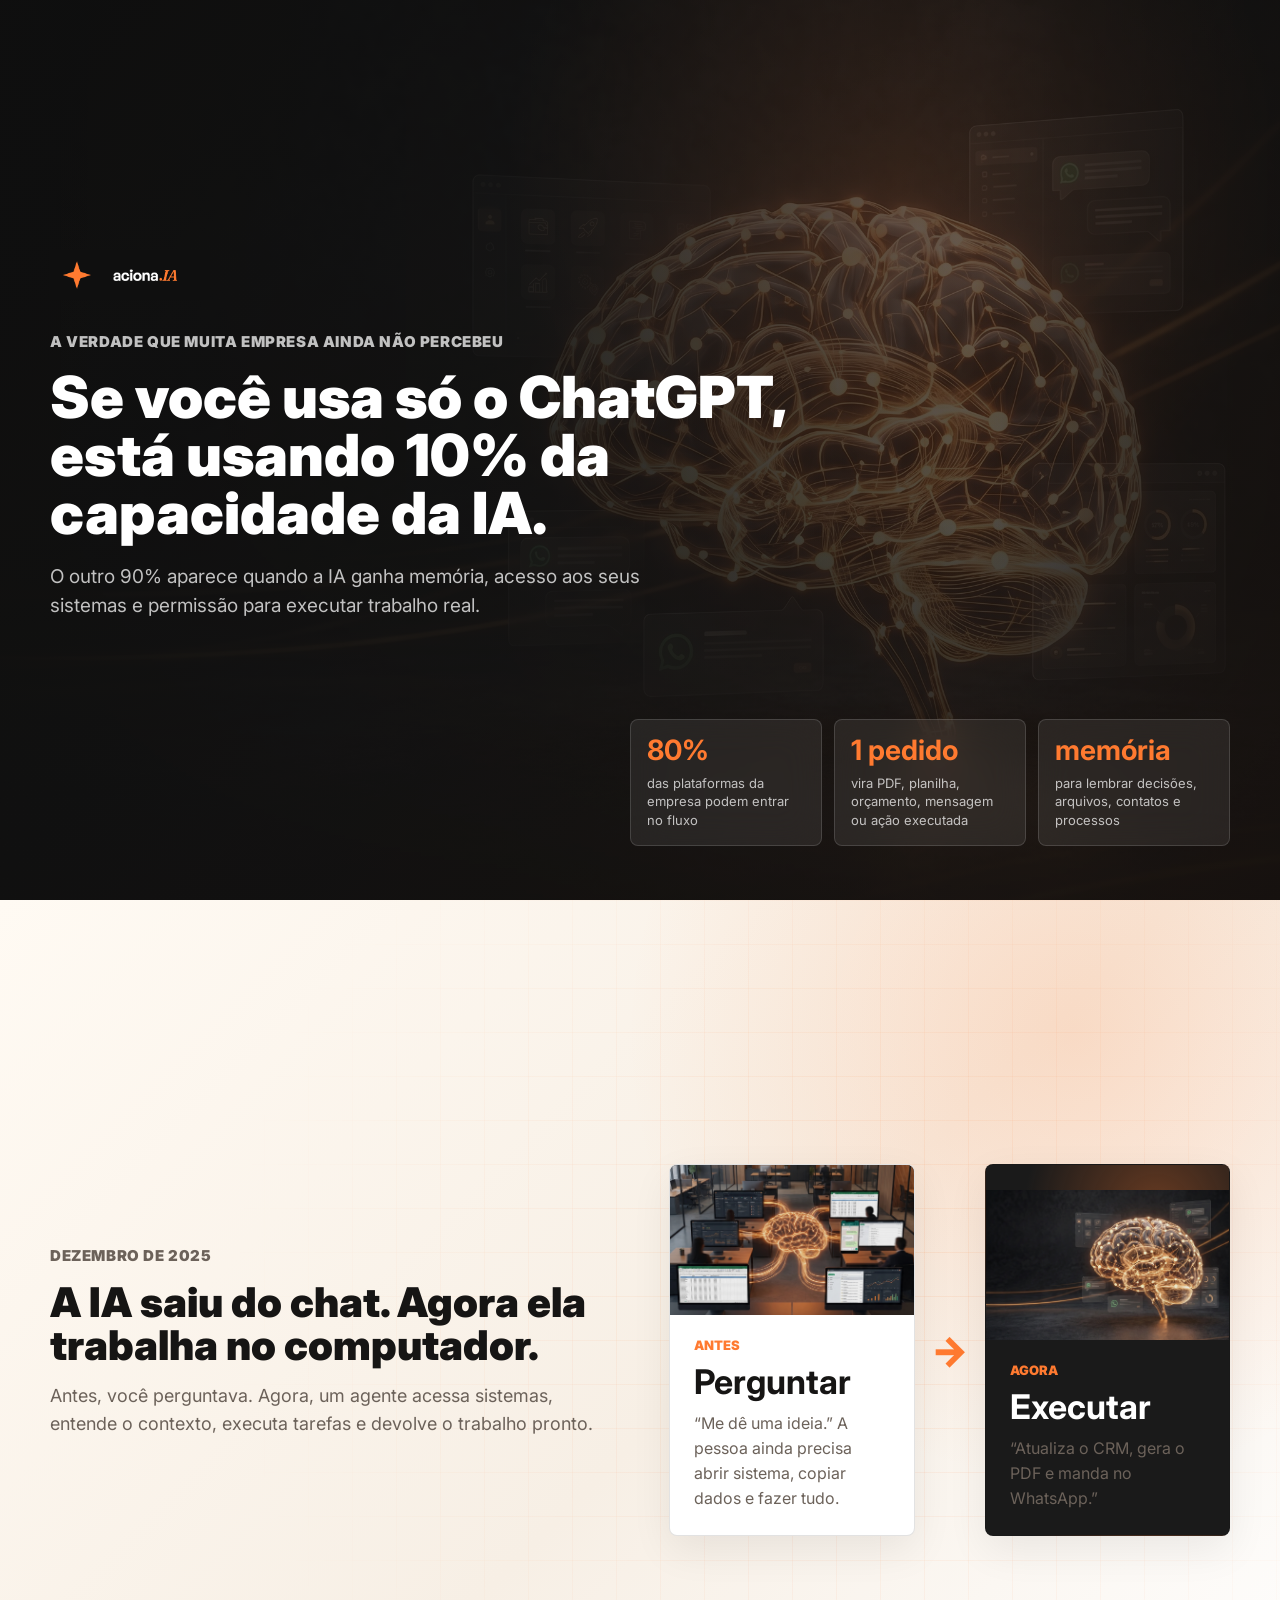
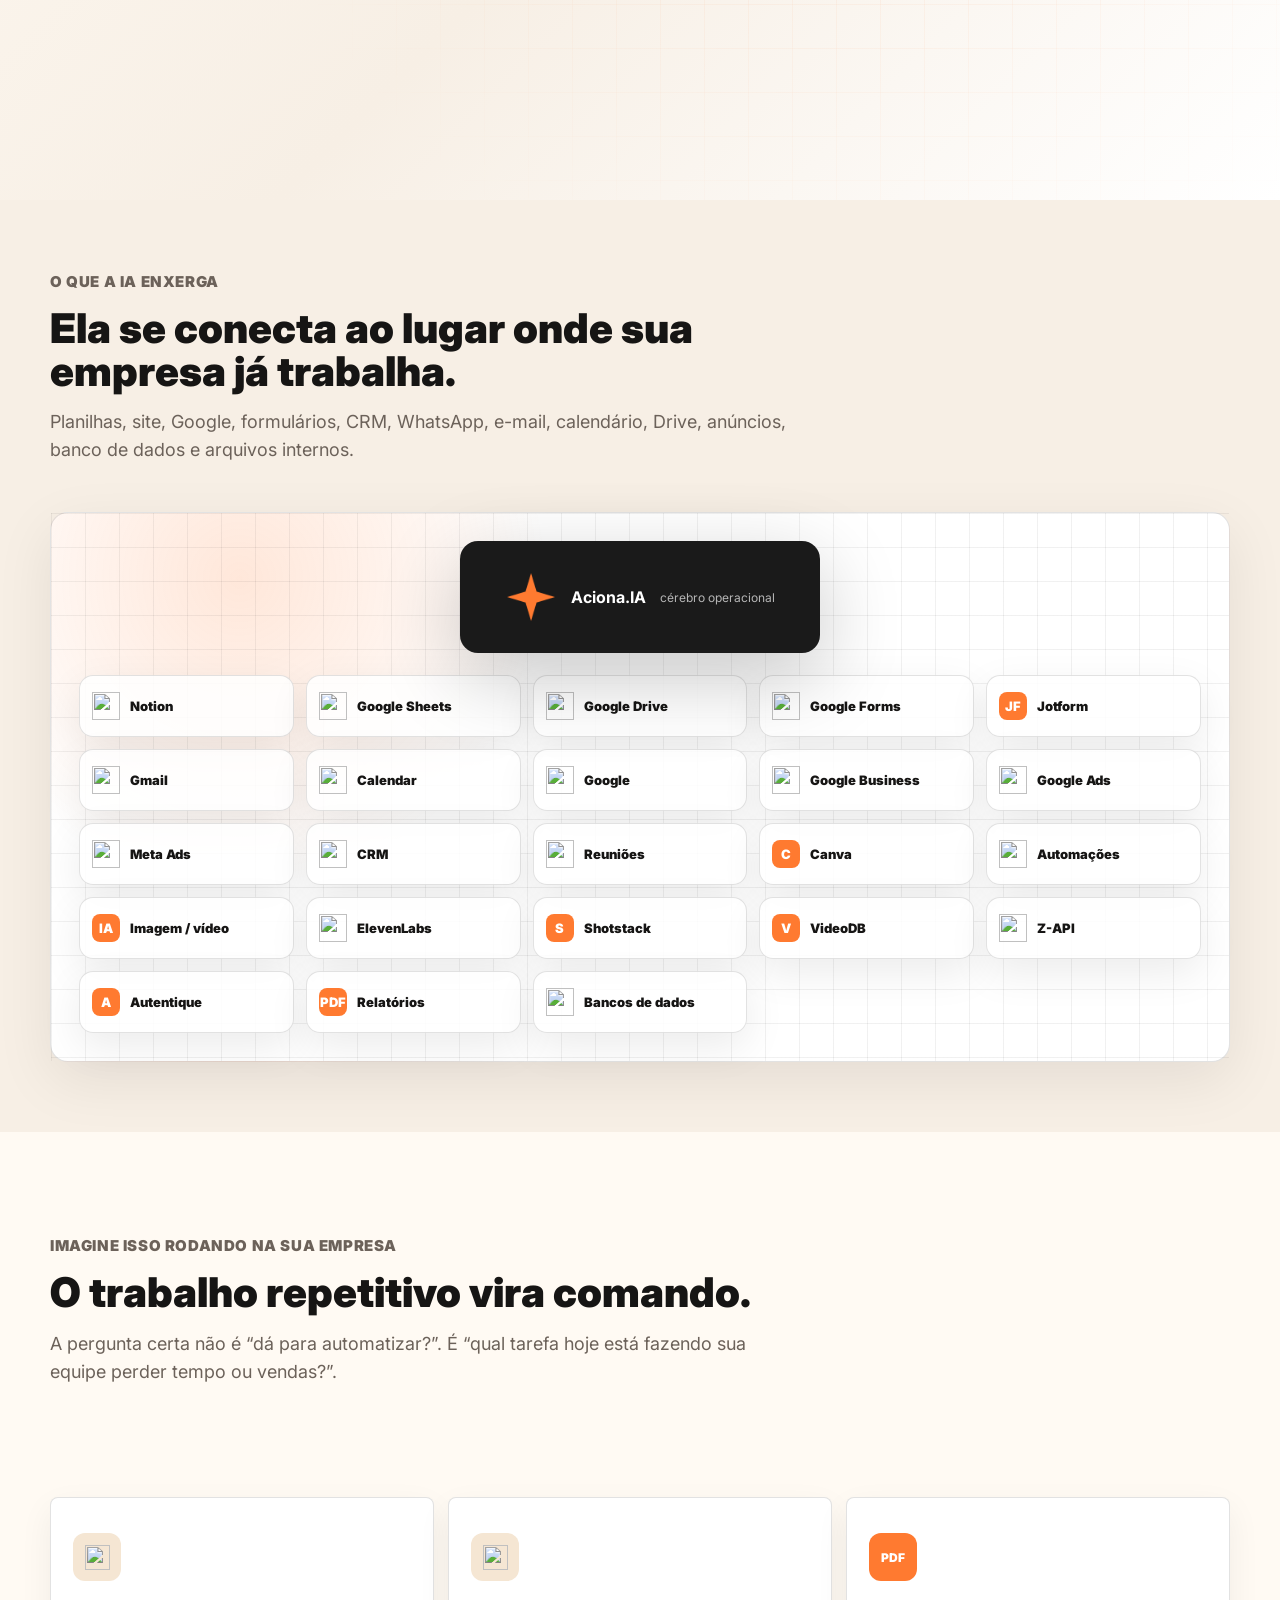
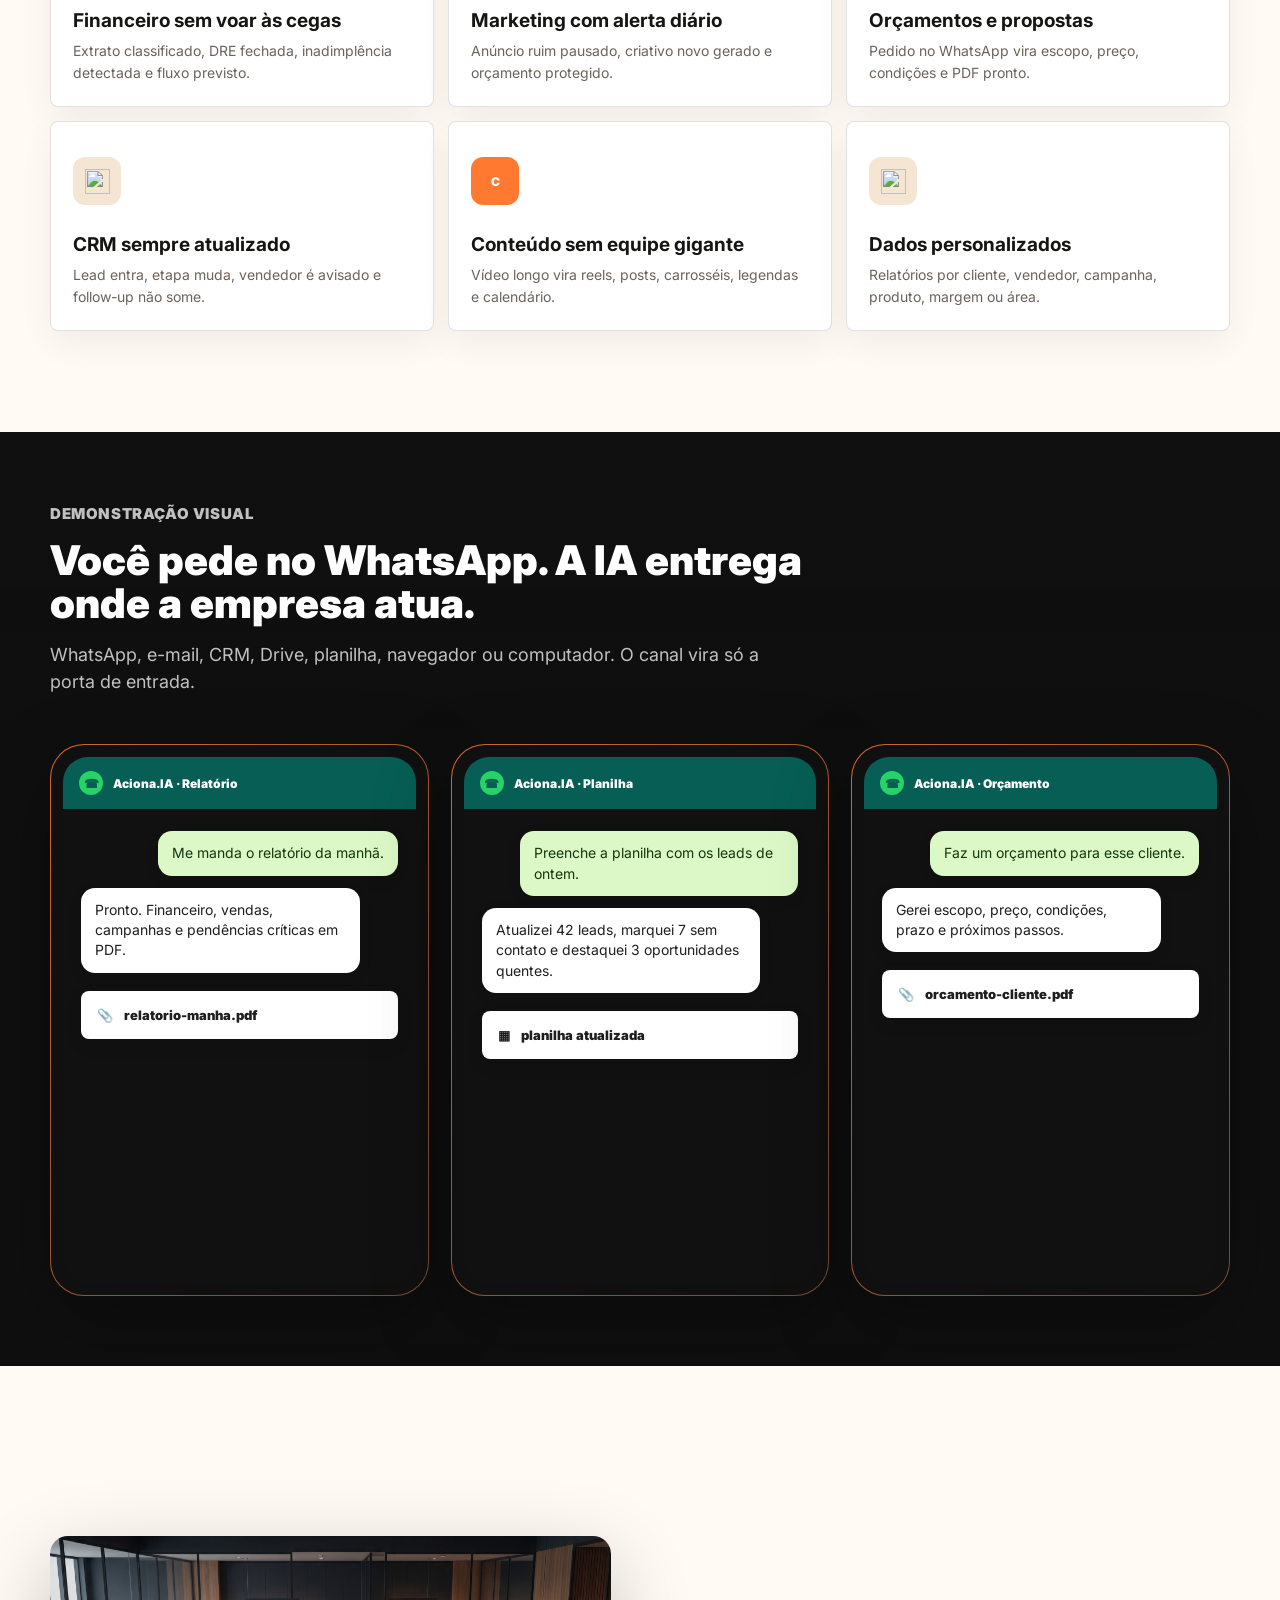
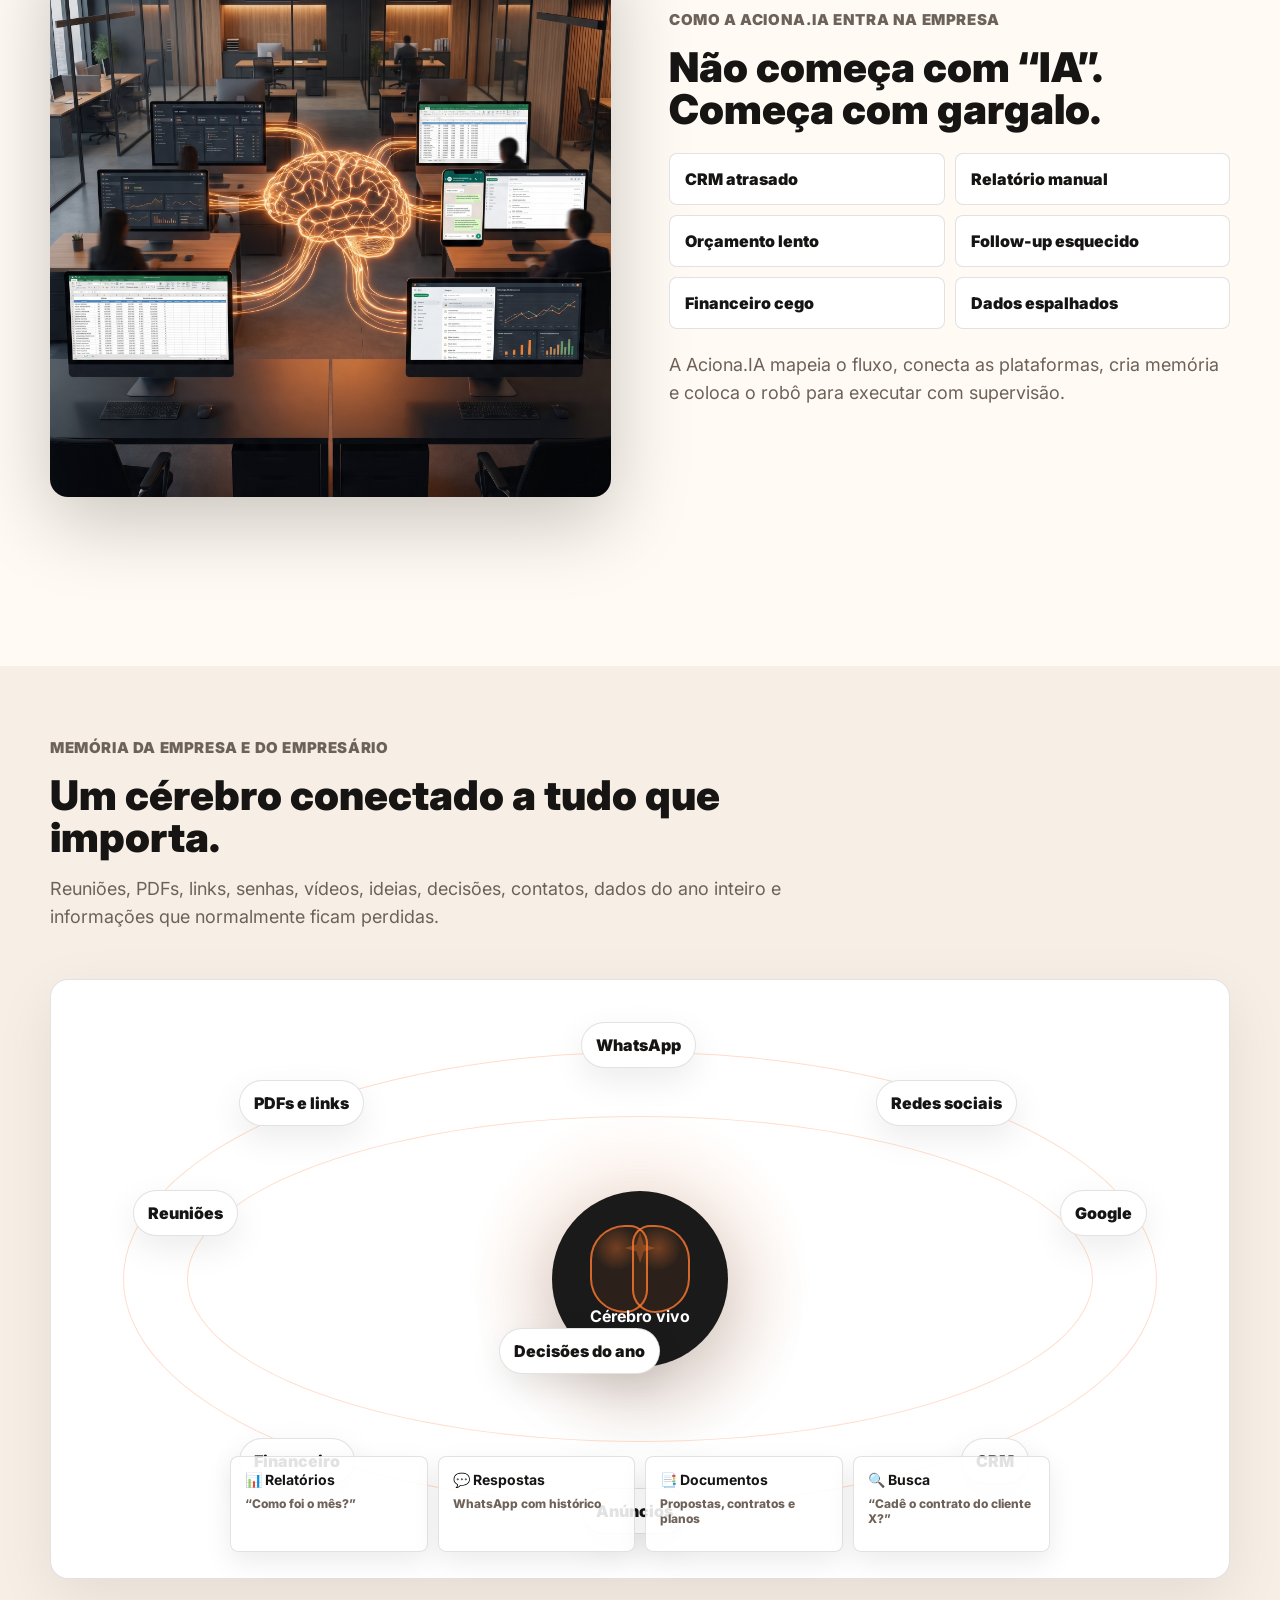
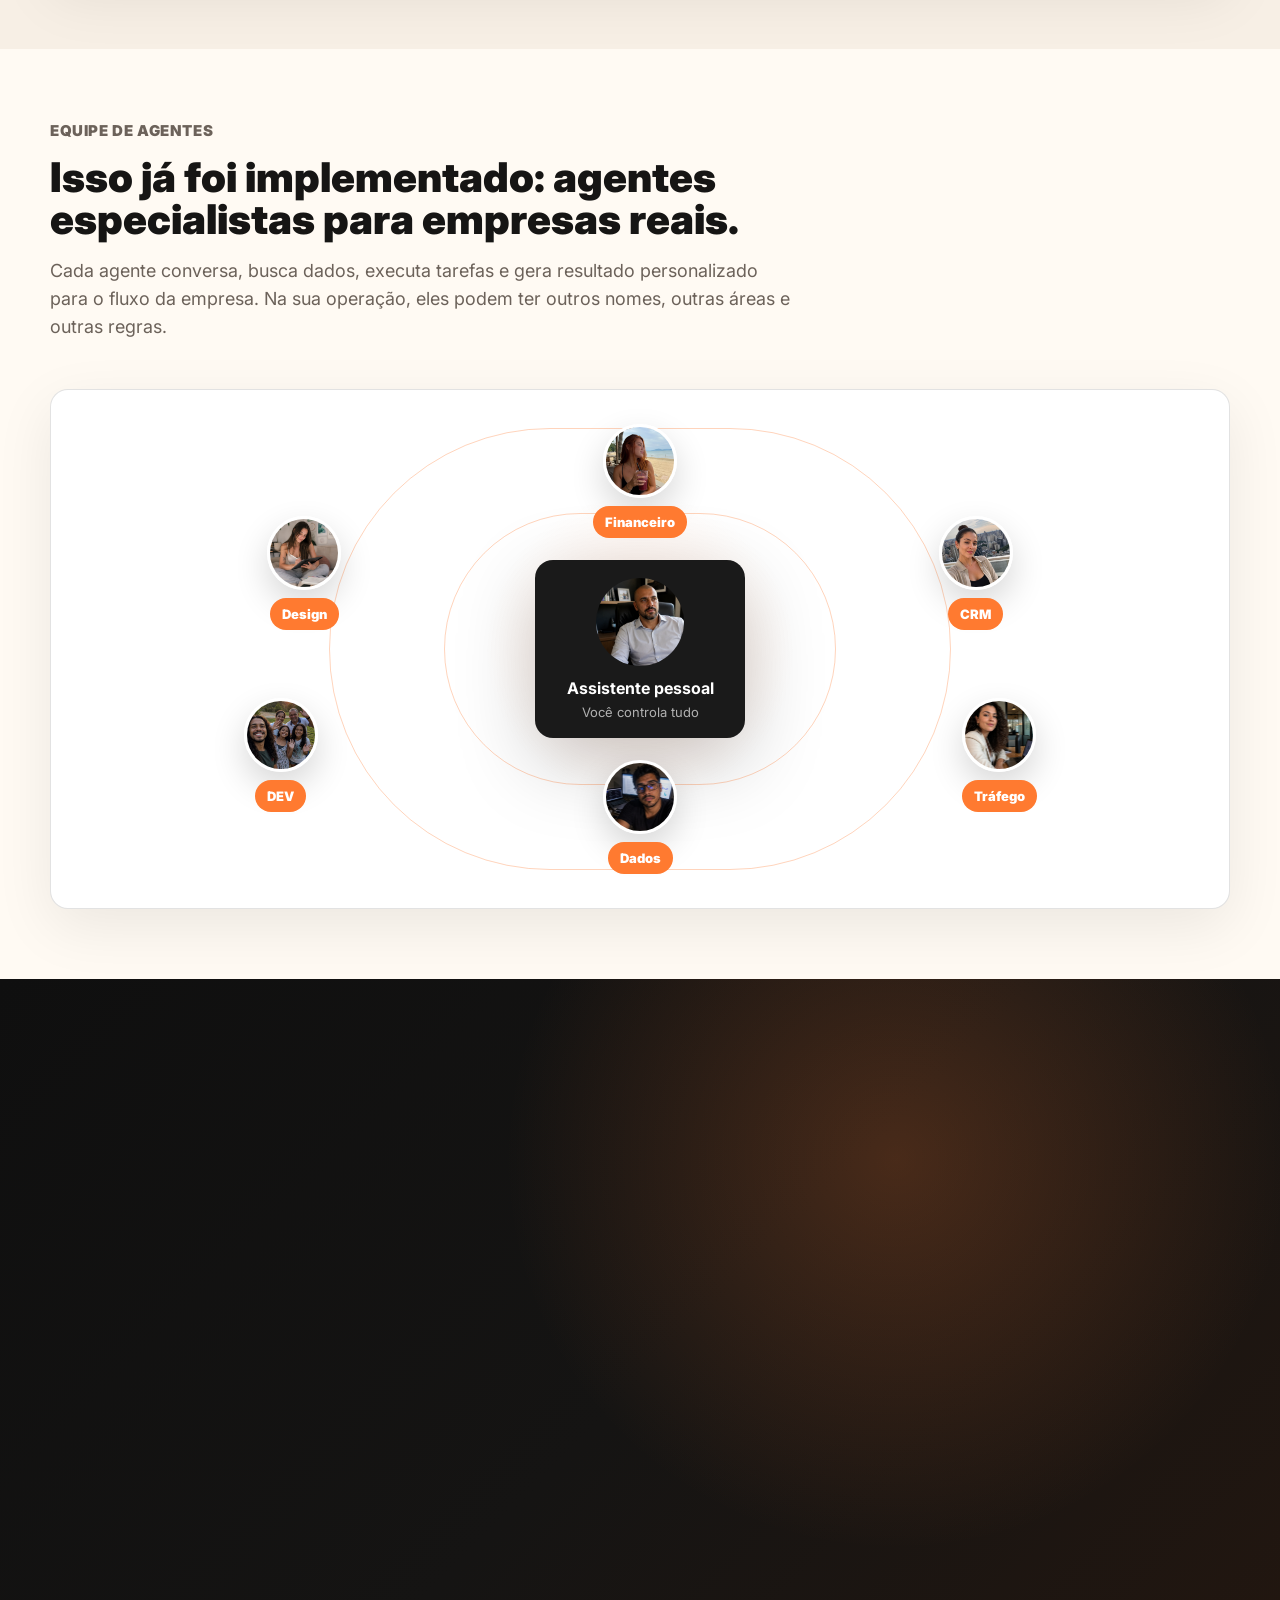
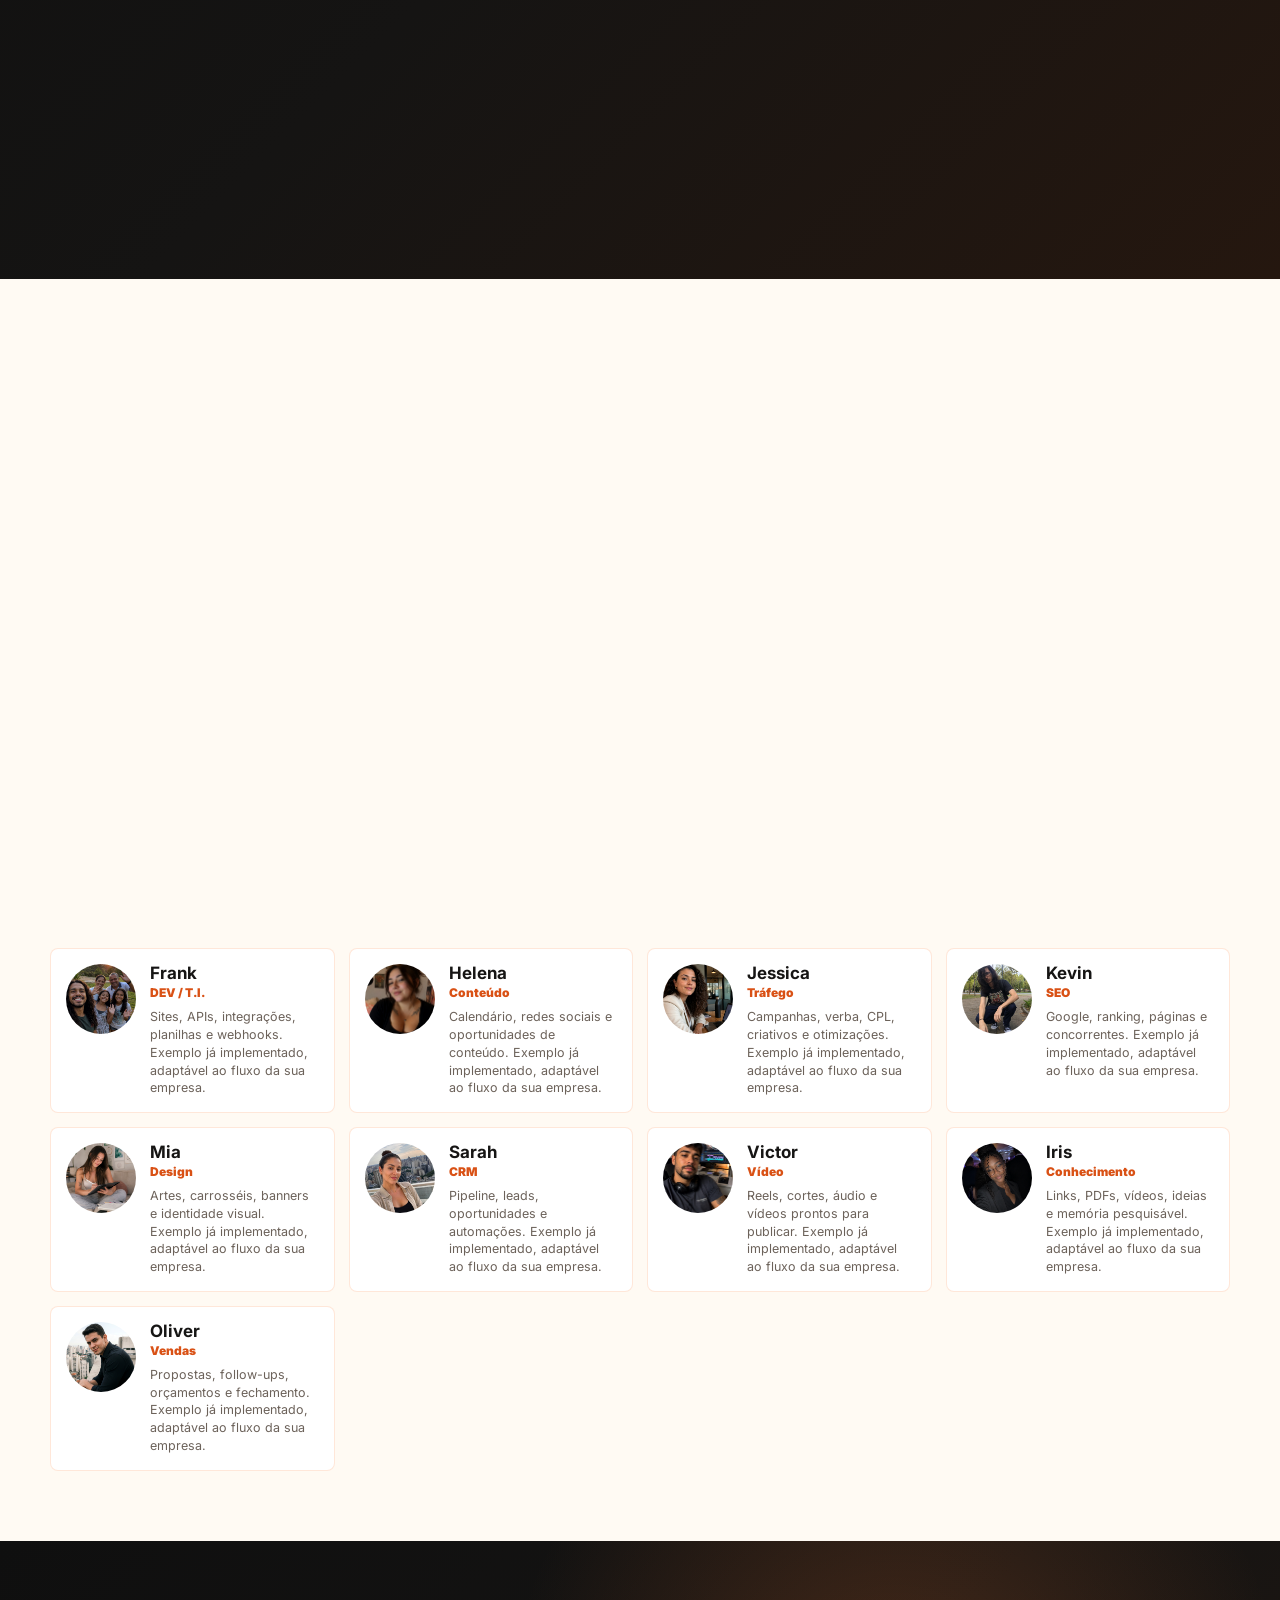
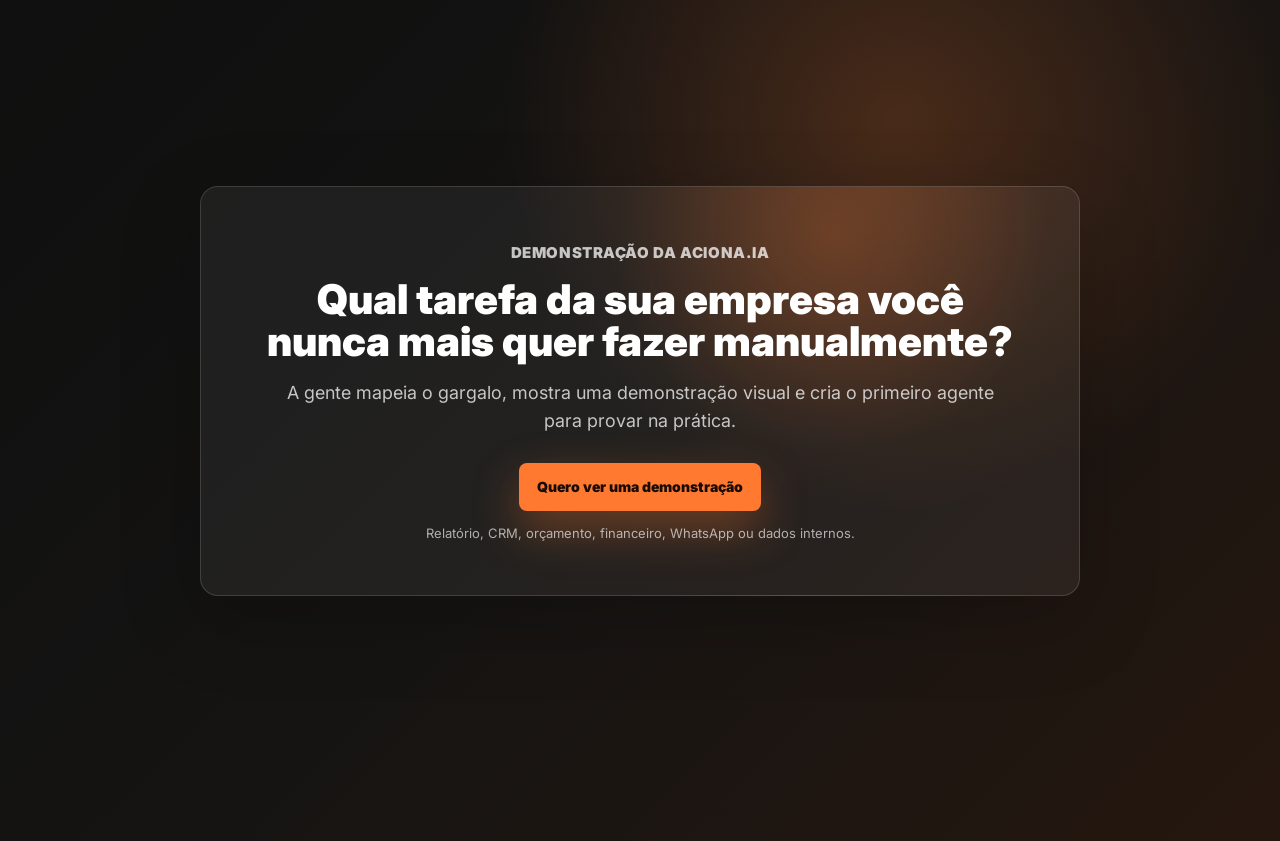
==== commit 5850f977: "Refaz estrutura visual do site Aciona IA" ====
--- a/index.html
+++ b/index.html
@@ -23,10 +23,6 @@
         <p class="eyebrow">A verdade que muita empresa ainda não percebeu</p>
         <h1>Se você usa só o ChatGPT, está usando 10% da capacidade da IA.</h1>
         <p>O outro 90% aparece quando a IA ganha memória, acesso aos seus sistemas e permissão para executar trabalho real.</p>
-        <div class="hero-actions">
-          <a class="btn primary" href="#demo">Ver demonstração visual</a>
-          <a class="btn secondary" href="#agentes">Equipe de agentes</a>
-        </div>
       </div>
       <div class="hero-metrics" data-reveal>
         <article><strong>80%</strong><span>das plataformas da empresa podem entrar no fluxo</span></article>
@@ -43,12 +39,18 @@
       </div>
       <div class="before-after-board" data-reveal>
         <article>
+          <div class="before-after-visual">
+            <img src="assets/showcase/higgsfield-empresa-operacao.jpg" alt="">
+          </div>
           <span>Antes</span>
           <strong>Perguntar</strong>
-          <p>“Me dê uma ideia.”</p>
+          <p>“Me dê uma ideia.” A pessoa ainda precisa abrir sistema, copiar dados e fazer tudo.</p>
         </article>
         <div class="arrow-flow">→</div>
         <article class="active">
+          <div class="before-after-visual">
+            <img src="assets/showcase/higgsfield-hero-brain.jpg" alt="">
+          </div>
           <span>Agora</span>
           <strong>Executar</strong>
           <p>“Atualiza o CRM, gera o PDF e manda no WhatsApp.”</p>
@@ -68,16 +70,31 @@
           <strong>Aciona.IA</strong>
           <span>cérebro operacional</span>
         </div>
-        <div class="platform-chip google"><i>G</i><span>Google</span></div>
-        <div class="platform-chip sheets"><i>▦</i><span>Planilhas</span></div>
-        <div class="platform-chip whatsapp"><i>☎</i><span>WhatsApp</span></div>
-        <div class="platform-chip crm"><i>◆</i><span>CRM</span></div>
-        <div class="platform-chip web"><i>⌂</i><span>Website</span></div>
-        <div class="platform-chip form"><i>☑</i><span>Formulários</span></div>
-        <div class="platform-chip drive"><i>▣</i><span>Drive</span></div>
-        <div class="platform-chip ads"><i>↗</i><span>Ads</span></div>
-        <div class="platform-chip mail"><i>@</i><span>E-mail</span></div>
-        <div class="platform-chip pdf"><i>PDF</i><span>Relatórios</span></div>
+        <div class="platform-cloud" aria-label="Plataformas integráveis">
+          <div class="platform-chip"><img src="https://cdn.simpleicons.org/notion/000000" alt=""><span>Notion</span></div>
+          <div class="platform-chip"><img src="https://cdn.simpleicons.org/googlesheets/34A853" alt=""><span>Google Sheets</span></div>
+          <div class="platform-chip"><img src="https://cdn.simpleicons.org/googledrive/4285F4" alt=""><span>Google Drive</span></div>
+          <div class="platform-chip"><img src="https://cdn.simpleicons.org/googleforms/7248B9" alt=""><span>Google Forms</span></div>
+          <div class="platform-chip"><span class="icon-fallback">JF</span><span>Jotform</span></div>
+          <div class="platform-chip"><img src="https://cdn.simpleicons.org/gmail/EA4335" alt=""><span>Gmail</span></div>
+          <div class="platform-chip"><img src="https://cdn.simpleicons.org/googlecalendar/4285F4" alt=""><span>Calendar</span></div>
+          <div class="platform-chip"><img src="https://cdn.simpleicons.org/google/4285F4" alt=""><span>Google</span></div>
+          <div class="platform-chip"><img src="https://cdn.simpleicons.org/google/4285F4" alt=""><span>Google Business</span></div>
+          <div class="platform-chip"><img src="https://cdn.simpleicons.org/googleads/4285F4" alt=""><span>Google Ads</span></div>
+          <div class="platform-chip"><img src="https://cdn.simpleicons.org/meta/0866FF" alt=""><span>Meta Ads</span></div>
+          <div class="platform-chip"><img src="https://cdn.simpleicons.org/hubspot/FF7A59" alt=""><span>CRM</span></div>
+          <div class="platform-chip"><img src="https://cdn.simpleicons.org/googlemeet/00897B" alt=""><span>Reuniões</span></div>
+          <div class="platform-chip"><span class="icon-fallback">C</span><span>Canva</span></div>
+          <div class="platform-chip"><img src="https://cdn.simpleicons.org/n8n/EA4B71" alt=""><span>Automações</span></div>
+          <div class="platform-chip"><span class="icon-fallback">IA</span><span>Imagem / vídeo</span></div>
+          <div class="platform-chip"><img src="https://cdn.simpleicons.org/elevenlabs/111111" alt=""><span>ElevenLabs</span></div>
+          <div class="platform-chip"><span class="icon-fallback">S</span><span>Shotstack</span></div>
+          <div class="platform-chip"><span class="icon-fallback">V</span><span>VideoDB</span></div>
+          <div class="platform-chip"><img src="https://cdn.simpleicons.org/whatsapp/25D366" alt=""><span>Z-API</span></div>
+          <div class="platform-chip"><span class="icon-fallback">A</span><span>Autentique</span></div>
+          <div class="platform-chip"><span class="icon-fallback">PDF</span><span>Relatórios</span></div>
+          <div class="platform-chip"><img src="https://cdn.simpleicons.org/postgresql/4169E1" alt=""><span>Bancos de dados</span></div>
+        </div>
       </div>
     </section>
 
@@ -88,12 +105,12 @@
         <p class="short-copy">A pergunta certa não é “dá para automatizar?”. É “qual tarefa hoje está fazendo sua equipe perder tempo ou vendas?”.</p>
       </div>
       <div class="visual-automation-grid">
-        <article data-reveal><span>💰</span><strong>Financeiro sem voar às cegas</strong><p>Extrato classificado, DRE fechada, inadimplência detectada e fluxo de caixa previsto.</p></article>
-        <article data-reveal><span>📈</span><strong>Marketing com alerta diário</strong><p>Anúncio ruim pausado, criativo novo gerado e orçamento protegido antes de estourar.</p></article>
-        <article data-reveal><span>📋</span><strong>Orçamentos e propostas</strong><p>Pedido no WhatsApp vira proposta com escopo, valores, condições e PDF pronto.</p></article>
-        <article data-reveal><span>🔗</span><strong>CRM sempre atualizado</strong><p>Lead entra, etapa muda, vendedor é avisado e follow-up não fica esquecido.</p></article>
-        <article data-reveal><span>🎬</span><strong>Conteúdo sem equipe gigante</strong><p>Um vídeo longo vira reels, posts, carrosséis, legendas e calendário.</p></article>
-        <article data-reveal><span>🧾</span><strong>Dados personalizados</strong><p>Relatórios por cliente, vendedor, campanha, cidade, produto, margem ou área.</p></article>
+        <article data-reveal><span><img src="https://cdn.simpleicons.org/nubank/820AD1" alt=""></span><strong>Financeiro sem voar às cegas</strong><p>Extrato classificado, DRE fechada, inadimplência detectada e fluxo previsto.</p></article>
+        <article data-reveal><span><img src="https://cdn.simpleicons.org/googleads/4285F4" alt=""></span><strong>Marketing com alerta diário</strong><p>Anúncio ruim pausado, criativo novo gerado e orçamento protegido.</p></article>
+        <article data-reveal><span class="icon-fallback">PDF</span><strong>Orçamentos e propostas</strong><p>Pedido no WhatsApp vira escopo, preço, condições e PDF pronto.</p></article>
+        <article data-reveal><span><img src="https://cdn.simpleicons.org/hubspot/FF7A59" alt=""></span><strong>CRM sempre atualizado</strong><p>Lead entra, etapa muda, vendedor é avisado e follow-up não some.</p></article>
+        <article data-reveal><span class="icon-fallback">C</span><strong>Conteúdo sem equipe gigante</strong><p>Vídeo longo vira reels, posts, carrosséis, legendas e calendário.</p></article>
+        <article data-reveal><span><img src="https://cdn.simpleicons.org/googlesheets/34A853" alt=""></span><strong>Dados personalizados</strong><p>Relatórios por cliente, vendedor, campanha, produto, margem ou área.</p></article>
       </div>
     </section>
 
@@ -157,19 +174,25 @@
         <p class="short-copy">Reuniões, PDFs, links, senhas, vídeos, ideias, decisões, contatos, dados do ano inteiro e informações que normalmente ficam perdidas.</p>
       </div>
       <div class="memory-brain" data-reveal>
-        <div class="memory-core">
+        <div class="memory-core brain-core">
           <img src="assets/brand/simbolo-aciona.png" alt="">
-          <strong>Memória viva</strong>
-        </div>
-        <span class="memory-item m1">Reuniões</span>
-        <span class="memory-item m2">PDFs</span>
-        <span class="memory-item m3">Links</span>
-        <span class="memory-item m4">Senhas</span>
-        <span class="memory-item m5">Vídeos</span>
-        <span class="memory-item m6">Ideias</span>
-        <span class="memory-item m7">Decisões</span>
-        <span class="memory-item m8">Banco de dados</span>
-        <span class="memory-item m9">Informações do ano</span>
+          <strong>Cérebro vivo</strong>
+        </div>
+        <span class="memory-item m1">WhatsApp</span>
+        <span class="memory-item m2">Redes sociais</span>
+        <span class="memory-item m3">Google</span>
+        <span class="memory-item m4">CRM</span>
+        <span class="memory-item m5">Anúncios</span>
+        <span class="memory-item m6">Financeiro</span>
+        <span class="memory-item m7">Reuniões</span>
+        <span class="memory-item m8">PDFs e links</span>
+        <span class="memory-item m9">Decisões do ano</span>
+        <div class="memory-actions">
+          <article><strong>📊 Relatórios</strong><span>“Como foi o mês?”</span></article>
+          <article><strong>💬 Respostas</strong><span>WhatsApp com histórico</span></article>
+          <article><strong>📑 Documentos</strong><span>Propostas, contratos e planos</span></article>
+          <article><strong>🔍 Busca</strong><span>“Cadê o contrato do cliente X?”</span></article>
+        </div>
       </div>
     </section>
 
--- a/styles.css
+++ b/styles.css
@@ -72,11 +72,12 @@
 }
 
 .eyebrow {
-  margin: 0 0 12px;
+  margin: 0 0 14px;
   color: var(--orange);
-  font-size: 12px;
+  font-size: 15px;
   font-weight: 900;
   text-transform: uppercase;
+  letter-spacing: .04em;
 }
 
 h1,
@@ -88,8 +89,8 @@
 
 h1 {
   margin-bottom: 20px;
-  max-width: 780px;
-  font-size: clamp(40px, 5vw, 65px);
+  max-width: 740px;
+  font-size: clamp(36px, 4.6vw, 60px);
   line-height: 1;
   font-weight: 900;
   overflow-wrap: break-word;
@@ -97,8 +98,8 @@
 
 h2 {
   margin-bottom: 16px;
-  max-width: 880px;
-  font-size: clamp(30px, 3.8vw, 52px);
+  max-width: 820px;
+  font-size: clamp(28px, 3.2vw, 44px);
   line-height: 1.04;
   font-weight: 900;
 }
@@ -188,12 +189,6 @@
   max-width: 620px;
   margin-bottom: 30px;
   font-size: 19px;
-}
-
-.hero-actions {
-  display: flex;
-  flex-wrap: wrap;
-  gap: 12px;
 }
 
 .hero-metrics {
@@ -258,6 +253,7 @@
   background: #fff;
   border-radius: var(--radius);
   box-shadow: 0 14px 42px rgba(0, 0, 0, .07);
+  overflow: hidden;
 }
 
 .before-after-board article.active {
@@ -267,9 +263,41 @@
     var(--graphite);
 }
 
+#virada {
+  background:
+    radial-gradient(circle at 84% 15%, rgba(255, 122, 48, .18), transparent 34%),
+    linear-gradient(135deg, #fffaf3 0%, #f7efe5 54%, #ffffff 100%);
+}
+
+#virada::before {
+  content: "";
+  position: absolute;
+  inset: 0;
+  background-image:
+    linear-gradient(rgba(255, 122, 48, .10) 1px, transparent 1px),
+    linear-gradient(90deg, rgba(255, 122, 48, .10) 1px, transparent 1px);
+  background-size: 44px 44px;
+  mask-image: radial-gradient(circle at 68% 44%, black, transparent 64%);
+  pointer-events: none;
+}
+
+.before-after-visual {
+  height: 150px;
+  margin: -24px -24px 22px;
+  overflow: hidden;
+  background: var(--graphite);
+}
+
+.before-after-visual img {
+  width: 100%;
+  height: 100%;
+  object-fit: cover;
+  opacity: .92;
+}
+
 .before-after-board span {
   color: var(--orange);
-  font-size: 12px;
+  font-size: 13px;
   font-weight: 900;
   text-transform: uppercase;
 }
@@ -307,42 +335,41 @@
 
 .integration-map {
   position: relative;
-  min-height: 520px;
+  min-height: auto;
+  padding: 28px;
   border: 1px solid var(--line);
   border-radius: 18px;
   background:
-    radial-gradient(circle at center, rgba(255, 122, 48, .20), transparent 26%),
+    radial-gradient(circle at 16% 12%, rgba(255, 122, 48, .18), transparent 28%),
     #fff;
   box-shadow: 0 18px 58px rgba(0, 0, 0, .08);
 }
 
-.integration-map::before,
-.integration-map::after {
+.integration-map::before {
   content: "";
   position: absolute;
-  inset: 64px;
-  border: 1px solid rgba(255, 122, 48, .22);
-  border-radius: 50%;
-}
-
-.integration-map::after {
-  inset: 128px;
+  inset: 0;
+  background-image:
+    linear-gradient(rgba(15, 15, 15, .06) 1px, transparent 1px),
+    linear-gradient(90deg, rgba(15, 15, 15, .06) 1px, transparent 1px);
+  background-size: 34px 34px;
+  pointer-events: none;
 }
 
 .integration-center {
-  position: absolute;
+  position: relative;
   z-index: 4;
-  top: 50%;
-  left: 50%;
-  width: 180px;
-  height: 180px;
-  transform: translate(-50%, -50%);
-  display: grid;
-  place-items: center;
-  padding: 22px;
+  width: min(360px, 100%);
+  min-height: 112px;
+  margin: 0 auto 22px;
+  display: flex;
+  align-items: center;
+  justify-content: center;
+  gap: 14px;
+  padding: 18px 22px;
   text-align: center;
   color: #fff;
-  border-radius: 50%;
+  border-radius: 18px;
   background: var(--graphite);
   box-shadow: var(--shadow);
 }
@@ -351,54 +378,60 @@
   width: 52px;
 }
 
-.integration-center strong,
 .integration-center span {
   display: block;
-}
-
-.integration-center span {
   color: rgba(255, 255, 255, .68);
   font-size: 12px;
 }
 
+.platform-cloud {
+  position: relative;
+  z-index: 2;
+  display: grid;
+  grid-template-columns: repeat(5, minmax(0, 1fr));
+  gap: 12px;
+}
+
 .platform-chip {
-  position: absolute;
+  position: relative;
   z-index: 5;
   display: flex;
   align-items: center;
   gap: 10px;
-  min-width: 138px;
-  padding: 12px 14px;
+  min-width: 0;
+  min-height: 62px;
+  padding: 11px 12px;
   border: 1px solid var(--line);
-  border-radius: 999px;
-  background: #fff;
+  border-radius: 14px;
+  background: rgba(255, 255, 255, .84);
   box-shadow: 0 14px 42px rgba(0, 0, 0, .08);
   font-weight: 900;
-  animation: floatSoft 4s ease-in-out infinite;
-}
-
-.platform-chip i {
-  width: 32px;
-  height: 32px;
+}
+
+.platform-chip img {
+  width: 28px;
+  height: 28px;
+  object-fit: contain;
+  flex: 0 0 auto;
+}
+
+.icon-fallback {
+  width: 28px;
+  height: 28px;
   display: grid;
   place-items: center;
+  flex: 0 0 auto;
   color: #fff;
-  font-style: normal;
   font-size: 13px;
+  font-weight: 900;
   border-radius: 8px;
   background: var(--orange);
 }
 
-.google { top: 46px; left: 12%; }
-.sheets { top: 58px; right: 14%; animation-delay: .2s; }
-.whatsapp { top: 42%; left: 5%; animation-delay: .4s; }
-.crm { top: 42%; right: 6%; animation-delay: .6s; }
-.web { bottom: 62px; left: 12%; animation-delay: .8s; }
-.form { bottom: 56px; right: 12%; animation-delay: 1s; }
-.drive { top: 24%; left: 25%; animation-delay: 1.2s; }
-.ads { top: 24%; right: 25%; animation-delay: 1.4s; }
-.mail { bottom: 24%; left: 26%; animation-delay: 1.6s; }
-.pdf { bottom: 24%; right: 25%; animation-delay: 1.8s; }
+.platform-chip span {
+  font-size: 13px;
+  line-height: 1.1;
+}
 
 .visual-automation-grid {
   display: grid;
@@ -429,6 +462,18 @@
   background: var(--cream);
 }
 
+.visual-automation-grid span img {
+  width: 25px;
+  height: 25px;
+  object-fit: contain;
+}
+
+.visual-automation-grid .icon-fallback {
+  color: #fff;
+  background: var(--orange);
+  font-size: 12px;
+}
+
 .visual-automation-grid strong {
   display: block;
   margin-bottom: 8px;
@@ -442,6 +487,9 @@
 
 .delivery-slide {
   align-content: center;
+  background:
+    linear-gradient(rgba(15, 15, 15, .82), rgba(15, 15, 15, .90)),
+    url("assets/showcase/higgsfield-whatsapp-automation-bg.png") center / cover;
 }
 
 .phone-grid {
@@ -471,9 +519,12 @@
   border-radius: 25px;
   background-color: #efe7dc;
   background-image:
+    url("https://cdn.simpleicons.org/whatsapp/25D366"),
     radial-gradient(circle at 12px 12px, rgba(17, 17, 17, .05) 1px, transparent 1px),
     radial-gradient(circle at 36px 34px, rgba(34, 197, 94, .08) 1.5px, transparent 1.5px);
-  background-size: 42px 42px;
+  background-size: 22px 22px, 42px 42px, 42px 42px;
+  background-position: 92% 92%, 0 0, 16px 14px;
+  background-repeat: no-repeat, repeat, repeat;
 }
 
 .phone-top {
@@ -567,7 +618,7 @@
 
 .memory-brain {
   position: relative;
-  min-height: 520px;
+  min-height: 600px;
   border: 1px solid var(--line);
   border-radius: 18px;
   background:
@@ -587,6 +638,14 @@
 
 .memory-brain::after {
   inset: 136px;
+}
+
+.memory-brain::before {
+  animation: rotateRing 18s linear infinite;
+}
+
+.memory-brain::after {
+  animation: rotateRing 12s linear infinite reverse;
 }
 
 .memory-core {
@@ -608,11 +667,37 @@
   animation: pulseCore 3s ease-in-out infinite;
 }
 
+.brain-core::before,
+.brain-core::after {
+  content: "";
+  position: absolute;
+  width: 54px;
+  height: 84px;
+  top: 34px;
+  border: 2px solid rgba(255, 122, 48, .8);
+  background:
+    radial-gradient(circle at 45% 25%, rgba(255, 122, 48, .34), transparent 32%),
+    rgba(255, 122, 48, .08);
+}
+
+.brain-core::before {
+  left: 38px;
+  border-radius: 42px 22px 28px 42px;
+}
+
+.brain-core::after {
+  right: 38px;
+  border-radius: 22px 42px 42px 28px;
+}
+
 .memory-core img {
-  width: 54px;
+  width: 34px;
+  opacity: .32;
 }
 
 .memory-core strong {
+  position: relative;
+  z-index: 2;
   display: block;
 }
 
@@ -636,6 +721,44 @@
 .m7 { top: 210px; left: 7%; }
 .m8 { top: 100px; left: 16%; }
 .m9 { bottom: 204px; left: 38%; }
+
+.memory-actions {
+  position: absolute;
+  z-index: 5;
+  left: 50%;
+  bottom: 26px;
+  width: min(820px, calc(100% - 42px));
+  transform: translateX(-50%);
+  display: grid;
+  grid-template-columns: repeat(4, minmax(0, 1fr));
+  gap: 10px;
+}
+
+.memory-actions article {
+  min-height: 96px;
+  padding: 14px;
+  border: 1px solid var(--line);
+  border-radius: var(--radius);
+  background: rgba(255, 255, 255, .88);
+  box-shadow: 0 10px 28px rgba(0, 0, 0, .08);
+}
+
+.memory-actions strong,
+.memory-actions span {
+  display: block;
+}
+
+.memory-actions strong {
+  margin-bottom: 8px;
+  font-size: 14px;
+}
+
+.memory-actions span {
+  color: var(--muted);
+  font-size: 12px;
+  font-weight: 800;
+  line-height: 1.25;
+}
 
 .agents-intro,
 .agents-gallery {
@@ -895,6 +1018,11 @@
   50% { box-shadow: 0 24px 80px rgba(0, 0, 0, .22), 0 0 0 22px rgba(255, 122, 48, 0); }
 }
 
+@keyframes rotateRing {
+  from { rotate: 0deg; }
+  to { rotate: 360deg; }
+}
+
 @media (max-width: 1040px) {
   .slide {
     min-height: auto;
@@ -917,8 +1045,13 @@
   .visual-automation-grid,
   .phone-grid,
   .flow-board,
-  .agents-grid {
+  .agents-grid,
+  .memory-actions {
     grid-template-columns: repeat(2, minmax(0, 1fr));
+  }
+
+  .platform-cloud {
+    grid-template-columns: repeat(3, minmax(0, 1fr));
   }
 
   .flow-step:not(:last-child)::after {
@@ -971,25 +1104,17 @@
   .integration-map,
   .memory-brain,
   .agent-network {
-    min-height: 620px;
+    min-height: auto;
   }
 
   .platform-chip {
-    min-width: 120px;
     padding: 10px;
     font-size: 13px;
   }
 
-  .google { top: 32px; left: 5%; }
-  .sheets { top: 30px; right: 4%; }
-  .whatsapp { top: 152px; left: 2%; }
-  .crm { top: 152px; right: 2%; }
-  .web { bottom: 36px; left: 5%; }
-  .form { bottom: 36px; right: 4%; }
-  .drive { top: 270px; left: 3%; }
-  .ads { top: 270px; right: 3%; }
-  .mail { bottom: 158px; left: 8%; }
-  .pdf { bottom: 158px; right: 8%; }
+  .platform-cloud {
+    grid-template-columns: repeat(2, minmax(0, 1fr));
+  }
 
   .phone {
     min-height: 500px;
@@ -1009,6 +1134,15 @@
   .m8 { top: 100px; left: 4%; }
   .m9 { bottom: 226px; left: 22%; }
 
+  .memory-brain {
+    min-height: 760px;
+  }
+
+  .memory-actions {
+    grid-template-columns: 1fr;
+    bottom: 18px;
+  }
+
   .agent-spoke {
     width: 104px;
   }
--- a/editable.css
+++ b/editable.css
@@ -44,7 +44,7 @@
 
 @media (min-width: 721px) {
   .hero-slide h1 {
-    font-size: 65px;
+    font-size: 58px;
   }
 }
 
@@ -73,5 +73,5 @@
 /* Use este bloco para ajustes temporários rápidos pela extensão.
    Exemplo:
    .slide { min-height: 820px; }
-   .hero-slide h1 { font-size: 62px; }
+   .hero-slide h1 { font-size: 56px; }
 */
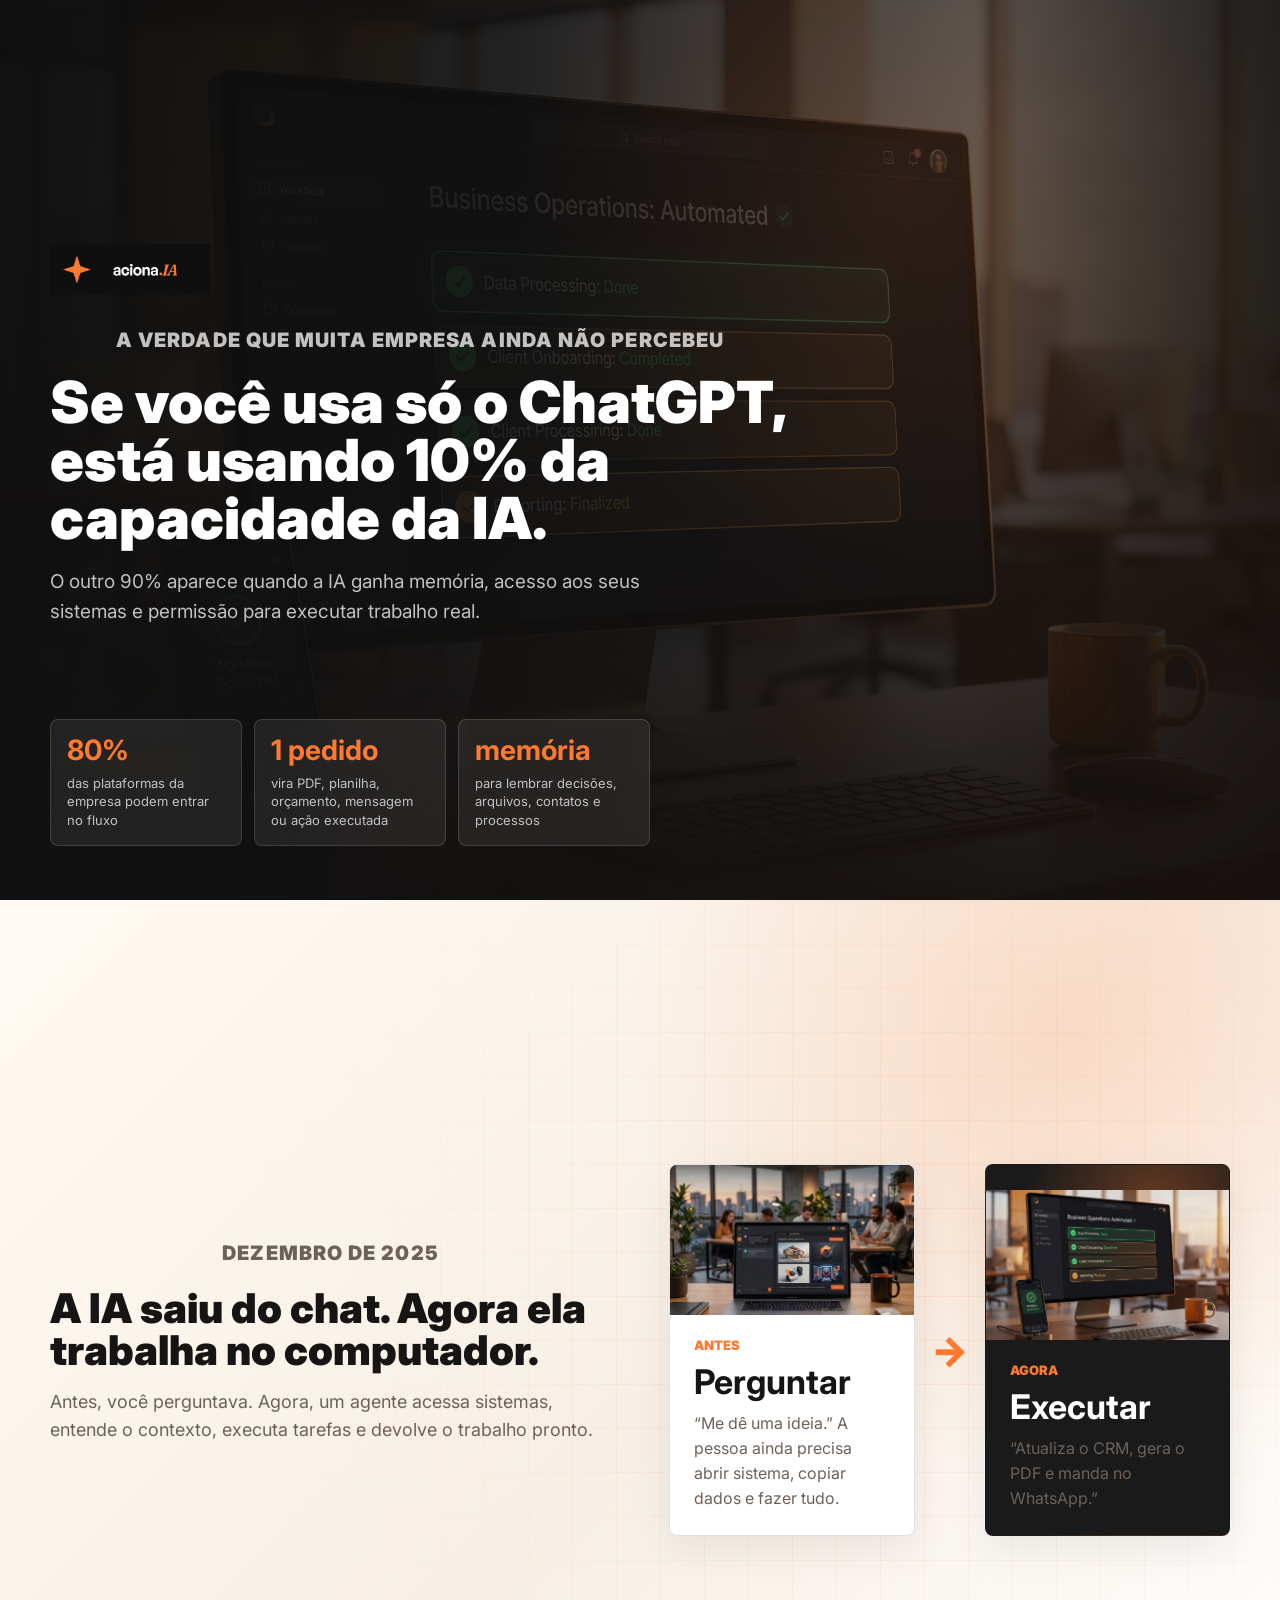
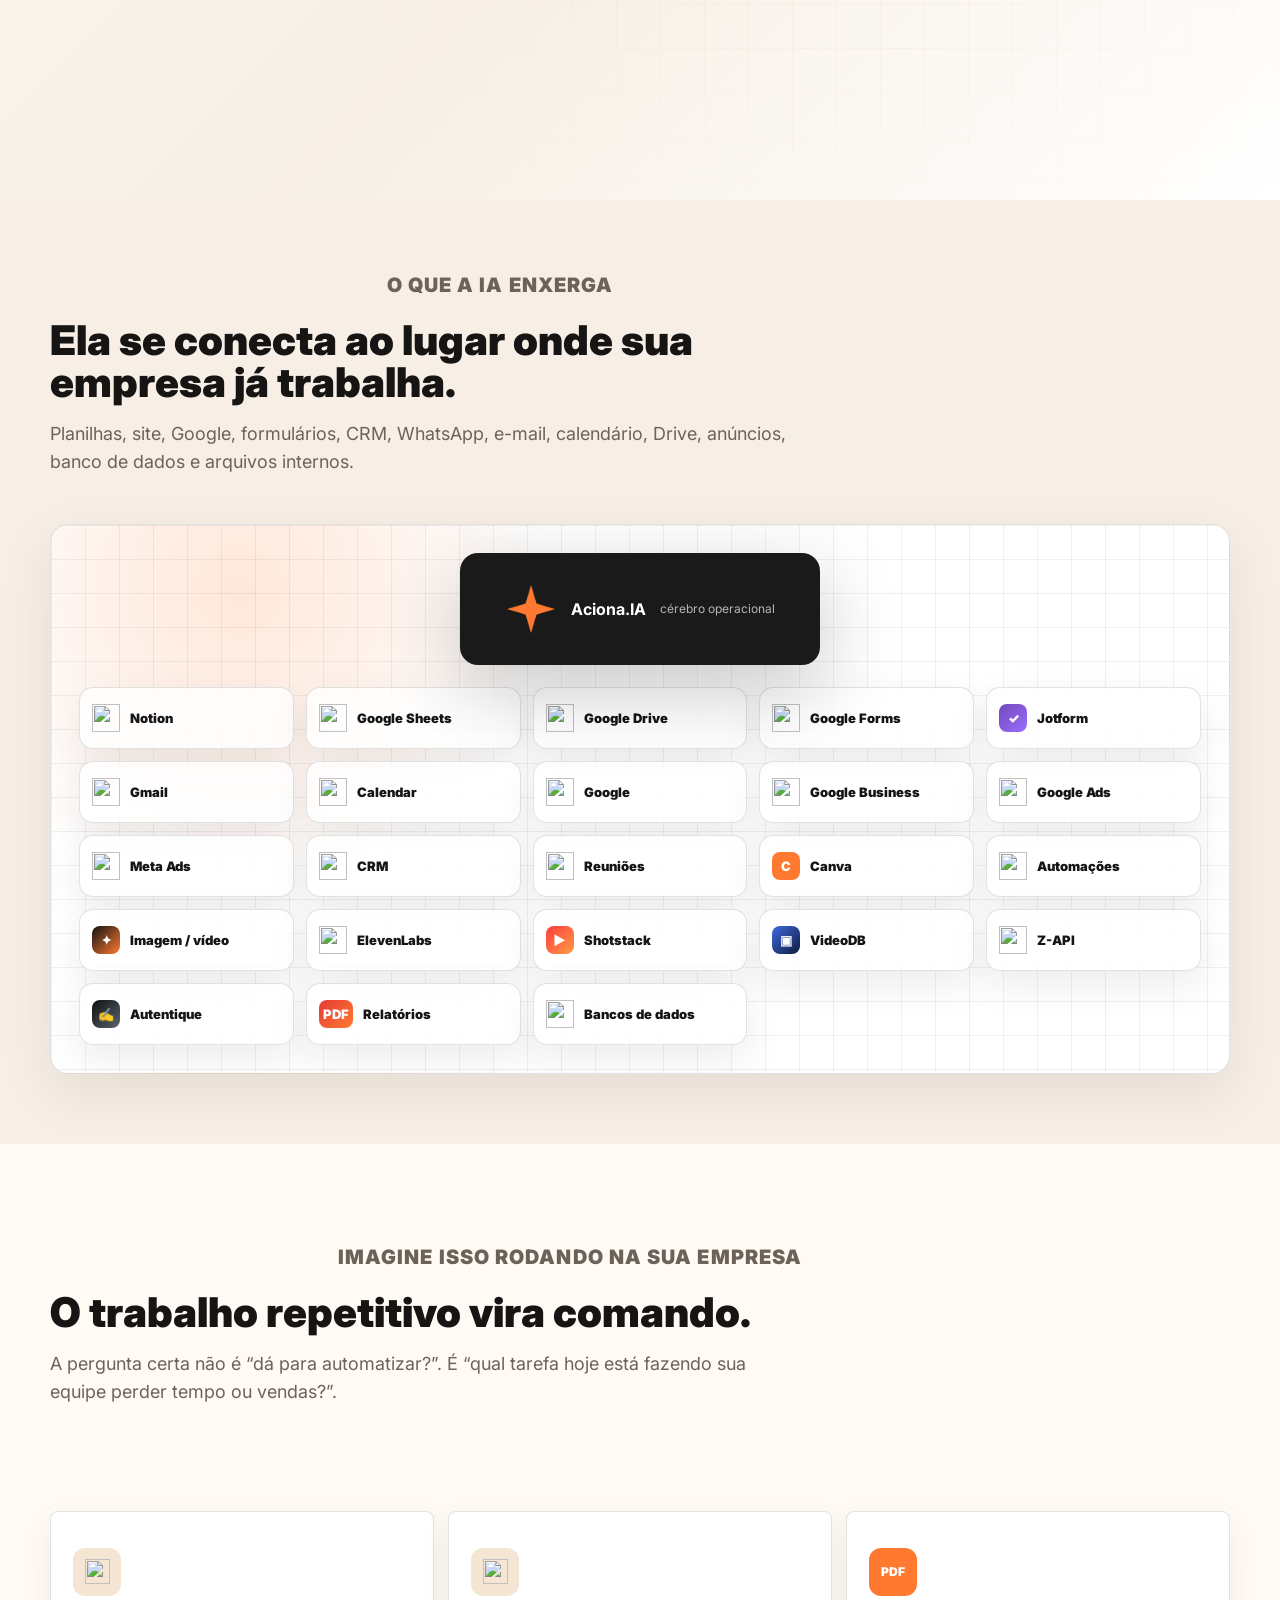
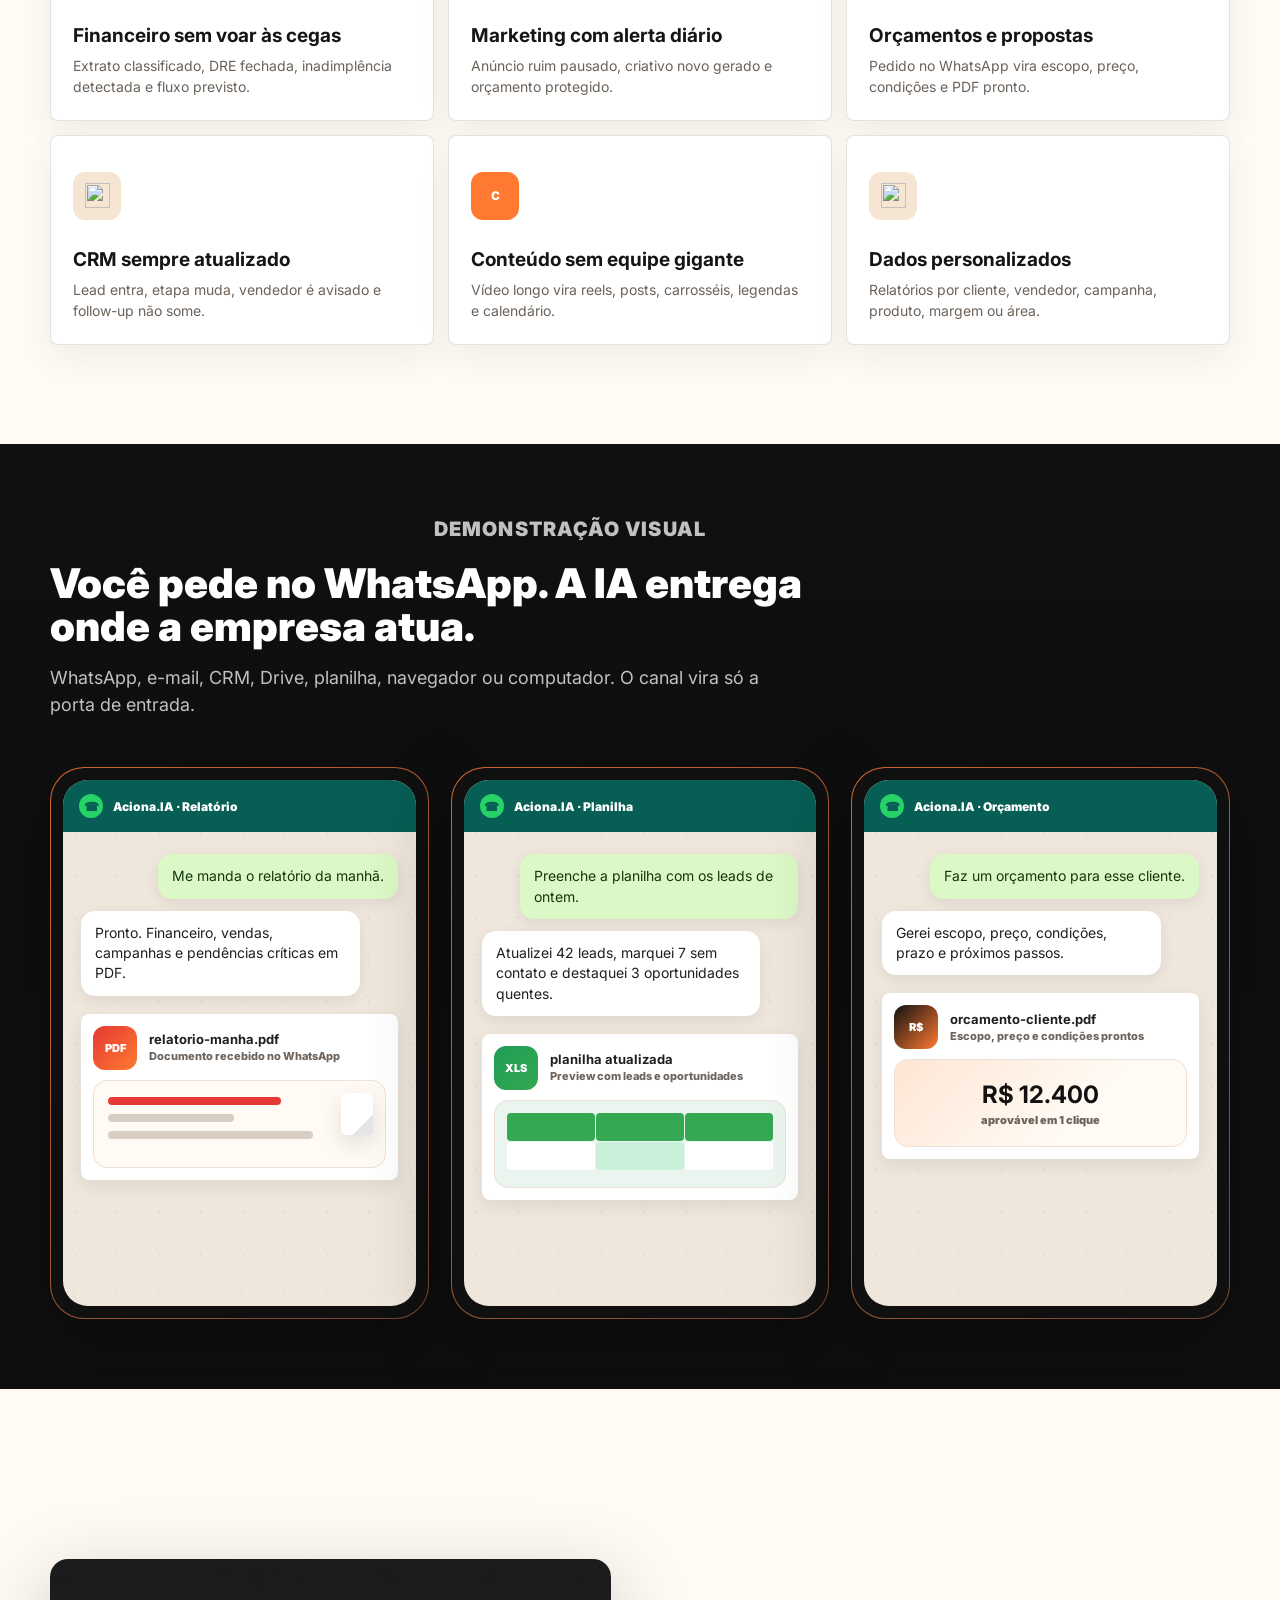
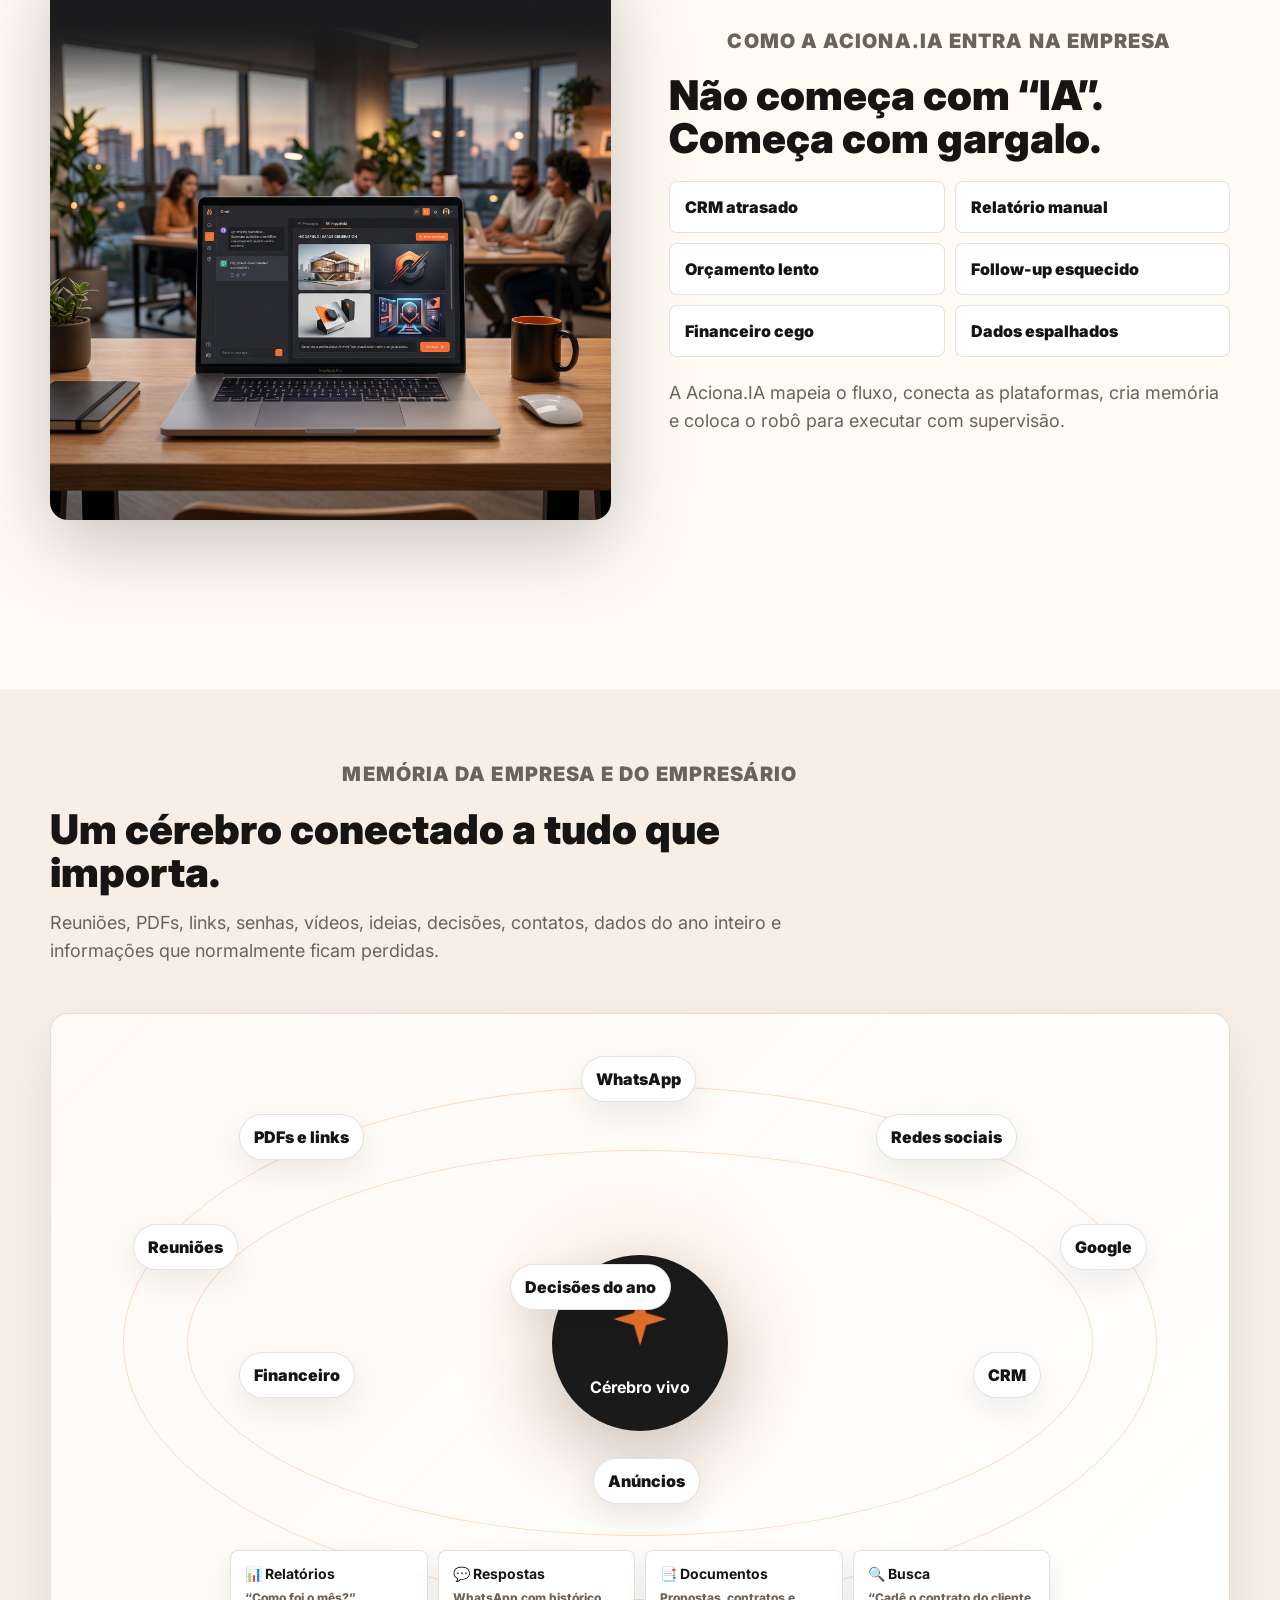
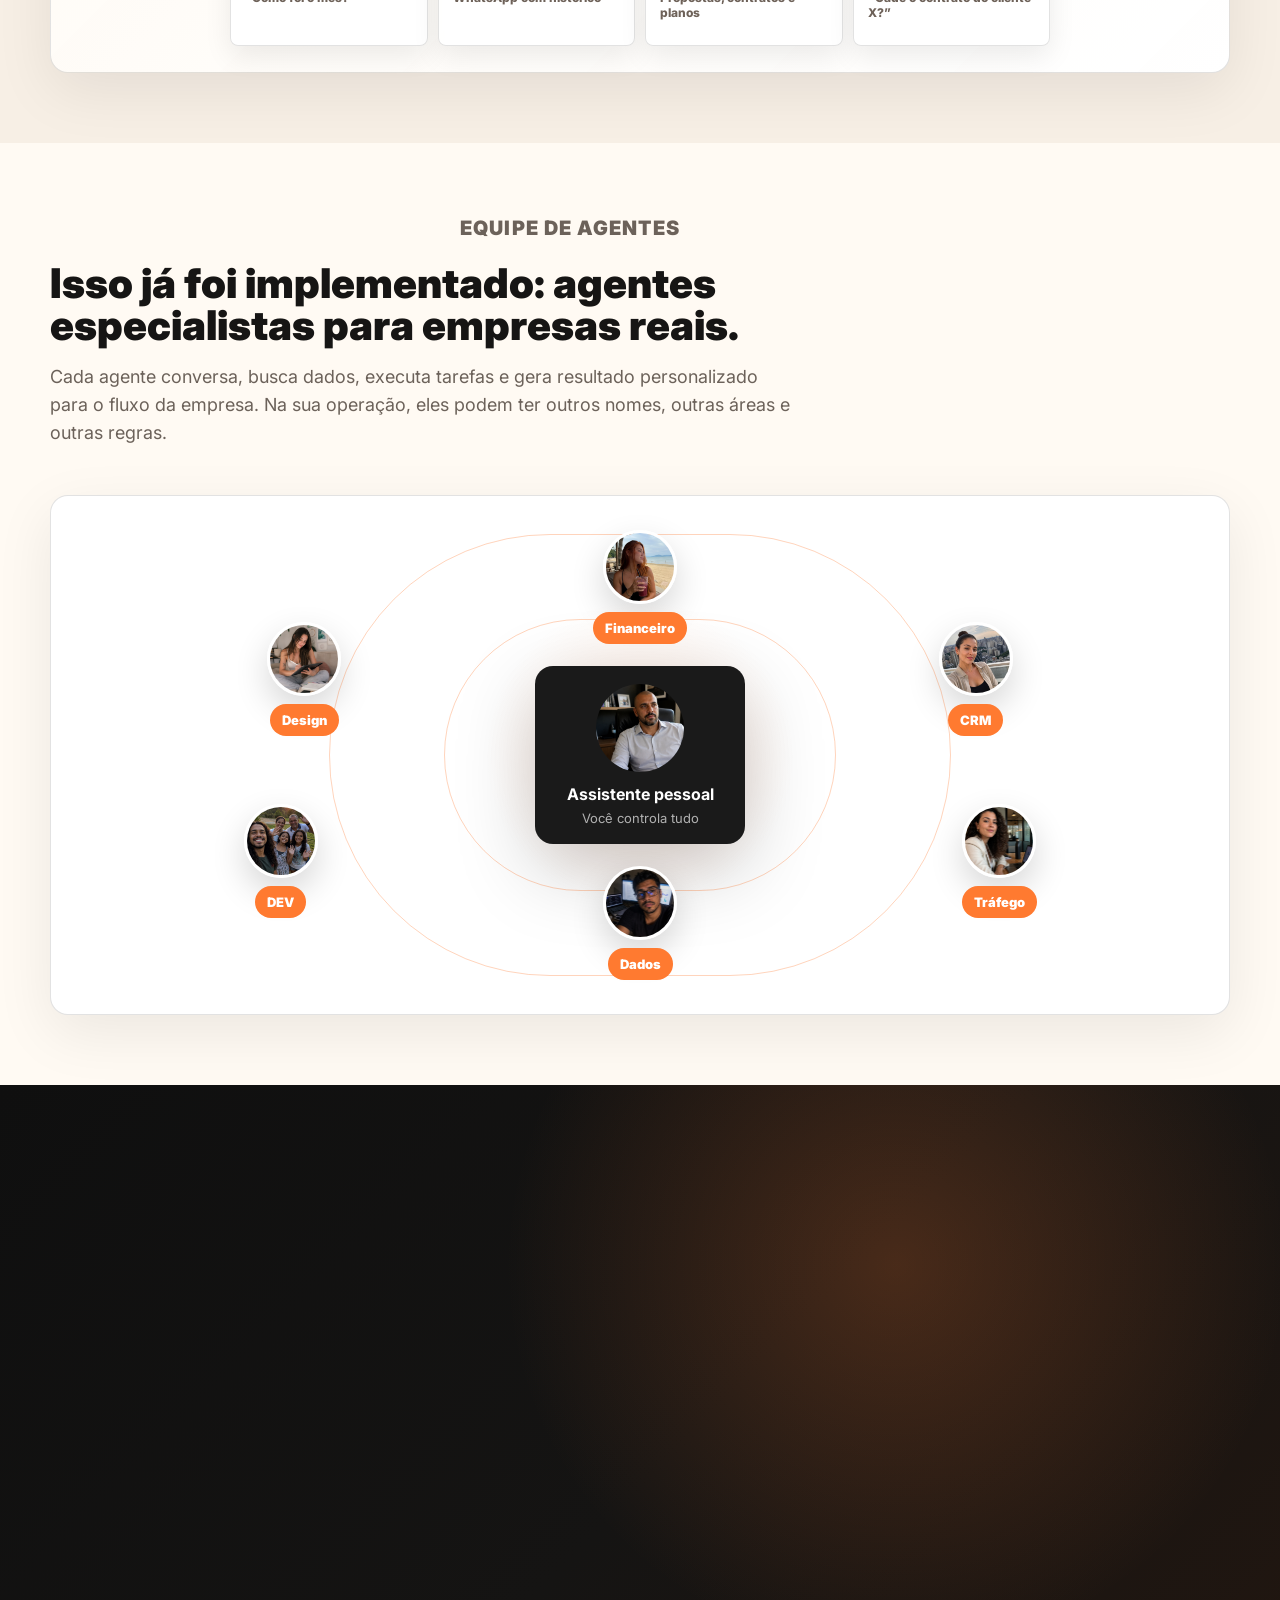
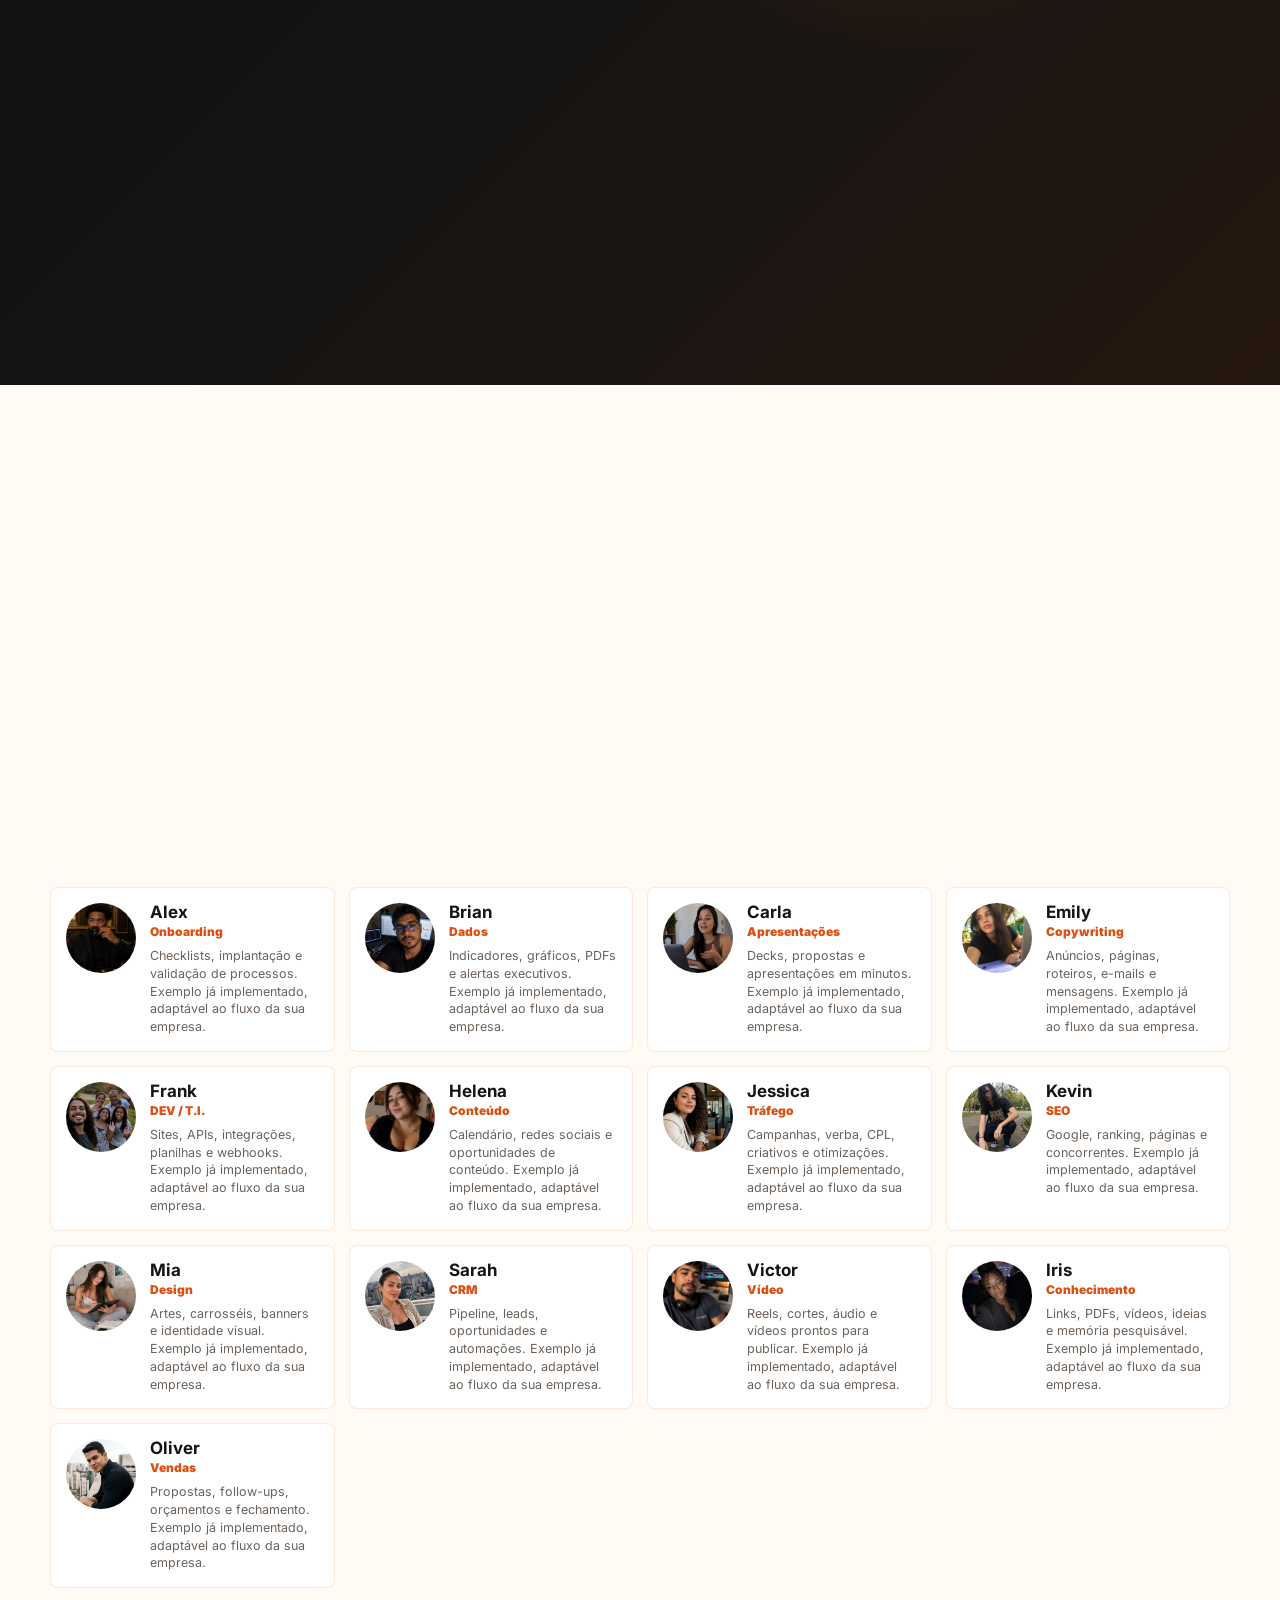
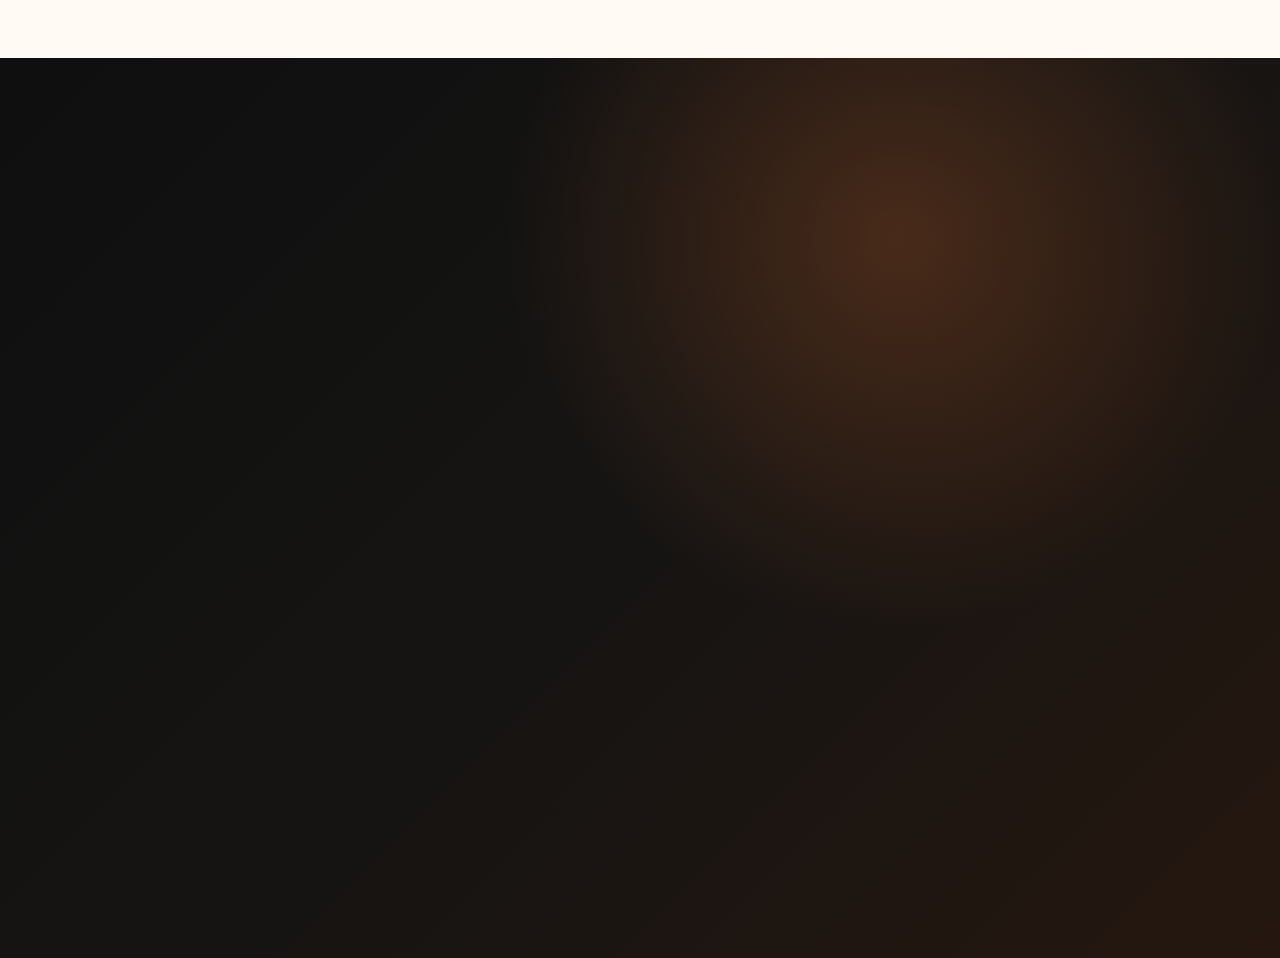
==== commit 3a6cd8d3: "Ajusta visual e estrutura do site Aciona IA" ====
--- a/index.html
+++ b/index.html
@@ -16,7 +16,7 @@
   <main id="top" class="deck">
     <section class="slide hero-slide theme-dark">
       <div class="hero-bg" aria-hidden="true">
-        <img src="assets/showcase/higgsfield-hero-brain.jpg" alt="">
+        <img src="assets/showcase/higgsfield-hero-brain.jpg?v=20260603-hf2" alt="">
       </div>
       <div class="hero-copy" data-reveal>
         <img class="hero-logo" src="assets/brand/logo-aciona.png" alt="Aciona.IA">
@@ -40,7 +40,7 @@
       <div class="before-after-board" data-reveal>
         <article>
           <div class="before-after-visual">
-            <img src="assets/showcase/higgsfield-empresa-operacao.jpg" alt="">
+            <img src="assets/showcase/higgsfield-empresa-operacao.jpg?v=20260603-hf2" alt="">
           </div>
           <span>Antes</span>
           <strong>Perguntar</strong>
@@ -49,7 +49,7 @@
         <div class="arrow-flow">→</div>
         <article class="active">
           <div class="before-after-visual">
-            <img src="assets/showcase/higgsfield-hero-brain.jpg" alt="">
+            <img src="assets/showcase/higgsfield-hero-brain.jpg?v=20260603-hf2" alt="">
           </div>
           <span>Agora</span>
           <strong>Executar</strong>
@@ -75,7 +75,7 @@
           <div class="platform-chip"><img src="https://cdn.simpleicons.org/googlesheets/34A853" alt=""><span>Google Sheets</span></div>
           <div class="platform-chip"><img src="https://cdn.simpleicons.org/googledrive/4285F4" alt=""><span>Google Drive</span></div>
           <div class="platform-chip"><img src="https://cdn.simpleicons.org/googleforms/7248B9" alt=""><span>Google Forms</span></div>
-          <div class="platform-chip"><span class="icon-fallback">JF</span><span>Jotform</span></div>
+          <div class="platform-chip"><span class="icon-fallback form-icon">✓</span><span>Jotform</span></div>
           <div class="platform-chip"><img src="https://cdn.simpleicons.org/gmail/EA4335" alt=""><span>Gmail</span></div>
           <div class="platform-chip"><img src="https://cdn.simpleicons.org/googlecalendar/4285F4" alt=""><span>Calendar</span></div>
           <div class="platform-chip"><img src="https://cdn.simpleicons.org/google/4285F4" alt=""><span>Google</span></div>
@@ -84,15 +84,15 @@
           <div class="platform-chip"><img src="https://cdn.simpleicons.org/meta/0866FF" alt=""><span>Meta Ads</span></div>
           <div class="platform-chip"><img src="https://cdn.simpleicons.org/hubspot/FF7A59" alt=""><span>CRM</span></div>
           <div class="platform-chip"><img src="https://cdn.simpleicons.org/googlemeet/00897B" alt=""><span>Reuniões</span></div>
-          <div class="platform-chip"><span class="icon-fallback">C</span><span>Canva</span></div>
+          <div class="platform-chip"><span class="icon-fallback canva-icon">C</span><span>Canva</span></div>
           <div class="platform-chip"><img src="https://cdn.simpleicons.org/n8n/EA4B71" alt=""><span>Automações</span></div>
-          <div class="platform-chip"><span class="icon-fallback">IA</span><span>Imagem / vídeo</span></div>
+          <div class="platform-chip"><span class="icon-fallback ai-icon">✦</span><span>Imagem / vídeo</span></div>
           <div class="platform-chip"><img src="https://cdn.simpleicons.org/elevenlabs/111111" alt=""><span>ElevenLabs</span></div>
-          <div class="platform-chip"><span class="icon-fallback">S</span><span>Shotstack</span></div>
-          <div class="platform-chip"><span class="icon-fallback">V</span><span>VideoDB</span></div>
+          <div class="platform-chip"><span class="icon-fallback video-icon">▶</span><span>Shotstack</span></div>
+          <div class="platform-chip"><span class="icon-fallback data-icon">▣</span><span>VideoDB</span></div>
           <div class="platform-chip"><img src="https://cdn.simpleicons.org/whatsapp/25D366" alt=""><span>Z-API</span></div>
-          <div class="platform-chip"><span class="icon-fallback">A</span><span>Autentique</span></div>
-          <div class="platform-chip"><span class="icon-fallback">PDF</span><span>Relatórios</span></div>
+          <div class="platform-chip"><span class="icon-fallback signature-icon">✍</span><span>Autentique</span></div>
+          <div class="platform-chip"><span class="icon-fallback pdf-icon">PDF</span><span>Relatórios</span></div>
           <div class="platform-chip"><img src="https://cdn.simpleicons.org/postgresql/4169E1" alt=""><span>Bancos de dados</span></div>
         </div>
       </div>
@@ -126,7 +126,16 @@
             <div class="phone-top"><span class="wa-icon">☎</span> Aciona.IA · Relatório</div>
             <div class="bubble user">Me manda o relatório da manhã.</div>
             <div class="bubble bot">Pronto. Financeiro, vendas, campanhas e pendências críticas em PDF.</div>
-            <div class="attachment"><span>📎</span> relatorio-manha.pdf</div>
+            <div class="attachment attachment-pdf">
+              <div class="attachment-icon">PDF</div>
+              <div class="attachment-copy">
+                <strong>relatorio-manha.pdf</strong>
+                <span>Documento recebido no WhatsApp</span>
+              </div>
+              <div class="attachment-preview document-preview">
+                <div></div><div></div><div></div>
+              </div>
+            </div>
           </div>
         </article>
         <article class="phone" data-reveal>
@@ -134,7 +143,16 @@
             <div class="phone-top"><span class="wa-icon">☎</span> Aciona.IA · Planilha</div>
             <div class="bubble user">Preenche a planilha com os leads de ontem.</div>
             <div class="bubble bot">Atualizei 42 leads, marquei 7 sem contato e destaquei 3 oportunidades quentes.</div>
-            <div class="attachment"><span>▦</span> planilha atualizada</div>
+            <div class="attachment attachment-sheet">
+              <div class="attachment-icon">XLS</div>
+              <div class="attachment-copy">
+                <strong>planilha atualizada</strong>
+                <span>Preview com leads e oportunidades</span>
+              </div>
+              <div class="attachment-preview sheet-preview">
+                <i></i><i></i><i></i><i></i><i></i><i></i>
+              </div>
+            </div>
           </div>
         </article>
         <article class="phone" data-reveal>
@@ -142,7 +160,16 @@
             <div class="phone-top"><span class="wa-icon">☎</span> Aciona.IA · Orçamento</div>
             <div class="bubble user">Faz um orçamento para esse cliente.</div>
             <div class="bubble bot">Gerei escopo, preço, condições, prazo e próximos passos.</div>
-            <div class="attachment"><span>📎</span> orcamento-cliente.pdf</div>
+            <div class="attachment attachment-budget">
+              <div class="attachment-icon">R$</div>
+              <div class="attachment-copy">
+                <strong>orcamento-cliente.pdf</strong>
+                <span>Escopo, preço e condições prontos</span>
+              </div>
+              <div class="attachment-preview budget-preview">
+                <strong>R$ 12.400</strong><small>aprovável em 1 clique</small>
+              </div>
+            </div>
           </div>
         </article>
       </div>
@@ -150,7 +177,7 @@
 
     <section class="slide theme-light company-entry">
       <div class="entry-visual" data-reveal>
-        <img src="assets/showcase/higgsfield-empresa-operacao.jpg" alt="IA conectando a operação de uma empresa">
+        <img src="assets/showcase/higgsfield-empresa-operacao.jpg?v=20260603-hf2" alt="IA conectando a operação de uma empresa">
       </div>
       <div class="slide-copy" data-reveal>
         <p class="eyebrow">Como a Aciona.IA entra na empresa</p>
--- a/styles.css
+++ b/styles.css
@@ -72,12 +72,14 @@
 }
 
 .eyebrow {
-  margin: 0 0 14px;
+  width: 100%;
+  margin: 0 auto 18px;
   color: var(--orange);
-  font-size: 15px;
-  font-weight: 900;
+  font-size: clamp(17px, 1.55vw, 23px);
+  font-weight: 900;
+  text-align: center;
   text-transform: uppercase;
-  letter-spacing: .04em;
+  letter-spacing: .055em;
 }
 
 h1,
@@ -194,7 +196,7 @@
 .hero-metrics {
   position: absolute;
   z-index: 3;
-  right: max(24px, calc((100vw - var(--container)) / 2));
+  left: max(24px, calc((100vw - var(--container)) / 2));
   bottom: 54px;
   display: grid;
   grid-template-columns: repeat(3, minmax(130px, 1fr));
@@ -343,6 +345,7 @@
     radial-gradient(circle at 16% 12%, rgba(255, 122, 48, .18), transparent 28%),
     #fff;
   box-shadow: 0 18px 58px rgba(0, 0, 0, .08);
+  overflow: hidden;
 }
 
 .integration-map::before {
@@ -428,6 +431,32 @@
   background: var(--orange);
 }
 
+.form-icon {
+  background: linear-gradient(135deg, #7248b9, #9b6dff);
+}
+
+.ai-icon {
+  background: linear-gradient(135deg, #111, var(--orange));
+}
+
+.video-icon {
+  background: linear-gradient(135deg, #ff3d3d, #ff9b45);
+}
+
+.data-icon {
+  background: linear-gradient(135deg, #4169e1, #0d1b3f);
+}
+
+.signature-icon {
+  background: linear-gradient(135deg, #0f0f0f, #5b6470);
+}
+
+.pdf-icon {
+  width: 34px;
+  background: linear-gradient(135deg, #e53935, #ff7a30);
+  font-size: 10px;
+}
+
 .platform-chip span {
   font-size: 13px;
   line-height: 1.1;
@@ -572,7 +601,14 @@
 
 .attachment {
   margin-top: 18px;
-  padding: 16px;
+  padding: 12px;
+  display: grid;
+  grid-template-columns: 44px minmax(0, 1fr);
+  grid-template-areas:
+    "icon copy"
+    "preview preview";
+  gap: 10px 12px;
+  align-items: center;
   color: #1f1f1f;
   font-size: 13px;
   font-weight: 900;
@@ -581,8 +617,134 @@
   box-shadow: 0 6px 18px rgba(0, 0, 0, .08);
 }
 
-.attachment span {
-  margin-right: 8px;
+.attachment-icon {
+  grid-area: icon;
+  width: 44px;
+  height: 44px;
+  display: grid;
+  place-items: center;
+  color: #fff;
+  font-size: 11px;
+  border-radius: 12px;
+  background: linear-gradient(135deg, #e53935, #ff7a30);
+}
+
+.attachment-sheet .attachment-icon {
+  background: linear-gradient(135deg, #1f9d55, #34a853);
+}
+
+.attachment-budget .attachment-icon {
+  background: linear-gradient(135deg, #111, #ff7a30);
+}
+
+.attachment-copy {
+  grid-area: copy;
+  min-width: 0;
+}
+
+.attachment-copy strong,
+.attachment-copy span {
+  display: block;
+}
+
+.attachment-copy strong {
+  overflow: hidden;
+  text-overflow: ellipsis;
+  white-space: nowrap;
+}
+
+.attachment-copy span {
+  margin-top: 3px;
+  color: #6d645d;
+  font-size: 11px;
+  font-weight: 800;
+  line-height: 1.25;
+}
+
+.attachment-preview {
+  grid-area: preview;
+  min-height: 88px;
+  border: 1px solid #ece1d6;
+  border-radius: 14px;
+  background: #fffaf3;
+  overflow: hidden;
+}
+
+.document-preview {
+  position: relative;
+  padding: 16px 14px;
+}
+
+.document-preview::before {
+  content: "";
+  position: absolute;
+  top: 12px;
+  right: 12px;
+  width: 32px;
+  height: 42px;
+  border-radius: 5px;
+  background:
+    linear-gradient(135deg, transparent 0 72%, rgba(0,0,0,.1) 72%),
+    #fff;
+  box-shadow: 0 8px 22px rgba(0, 0, 0, .12);
+}
+
+.document-preview div {
+  height: 8px;
+  margin-bottom: 9px;
+  border-radius: 999px;
+  background: #d8cec3;
+}
+
+.document-preview div:nth-child(1) { width: 66%; background: #e53935; }
+.document-preview div:nth-child(2) { width: 48%; }
+.document-preview div:nth-child(3) { width: 78%; }
+
+.sheet-preview {
+  display: grid;
+  grid-template-columns: repeat(3, 1fr);
+  grid-auto-rows: 28px;
+  gap: 1px;
+  padding: 12px;
+  background: #e9f5ee;
+}
+
+.sheet-preview i {
+  display: block;
+  border-radius: 4px;
+  background: #fff;
+}
+
+.sheet-preview i:nth-child(1),
+.sheet-preview i:nth-child(2),
+.sheet-preview i:nth-child(3) {
+  background: #34a853;
+}
+
+.sheet-preview i:nth-child(5) {
+  background: #c9f0d8;
+}
+
+.budget-preview {
+  display: grid;
+  place-items: center;
+  align-content: center;
+  gap: 4px;
+  color: #18110d;
+  background:
+    linear-gradient(135deg, rgba(255, 122, 48, .16), transparent 62%),
+    #fffaf3;
+}
+
+.budget-preview strong {
+  color: #111;
+  font-size: 24px;
+}
+
+.budget-preview small {
+  color: #6d645d;
+  font-size: 11px;
+  font-weight: 900;
 }
 
 .entry-visual {
@@ -618,11 +780,12 @@
 
 .memory-brain {
   position: relative;
-  min-height: 600px;
+  min-height: 660px;
   border: 1px solid var(--line);
   border-radius: 18px;
   background:
-    radial-gradient(circle at center, rgba(255, 122, 48, .18), transparent 26%),
+    radial-gradient(circle at center, rgba(255, 122, 48, .12), transparent 28%),
+    linear-gradient(135deg, rgba(255, 250, 243, .96), #fff),
     #fff;
   box-shadow: 0 18px 58px rgba(0, 0, 0, .08);
 }
@@ -669,30 +832,12 @@
 
 .brain-core::before,
 .brain-core::after {
-  content: "";
-  position: absolute;
-  width: 54px;
-  height: 84px;
-  top: 34px;
-  border: 2px solid rgba(255, 122, 48, .8);
-  background:
-    radial-gradient(circle at 45% 25%, rgba(255, 122, 48, .34), transparent 32%),
-    rgba(255, 122, 48, .08);
-}
-
-.brain-core::before {
-  left: 38px;
-  border-radius: 42px 22px 28px 42px;
-}
-
-.brain-core::after {
-  right: 38px;
-  border-radius: 22px 42px 42px 28px;
+  display: none;
 }
 
 .memory-core img {
-  width: 34px;
-  opacity: .32;
+  width: 58px;
+  opacity: .9;
 }
 
 .memory-core strong {
@@ -715,12 +860,12 @@
 .m1 { top: 42px; left: 45%; }
 .m2 { top: 100px; right: 18%; }
 .m3 { top: 210px; right: 7%; }
-.m4 { bottom: 94px; right: 17%; }
-.m5 { bottom: 44px; left: 45%; }
-.m6 { bottom: 94px; left: 16%; }
+.m4 { top: 338px; right: 16%; }
+.m5 { top: 444px; left: 46%; }
+.m6 { top: 338px; left: 16%; }
 .m7 { top: 210px; left: 7%; }
 .m8 { top: 100px; left: 16%; }
-.m9 { bottom: 204px; left: 38%; }
+.m9 { top: 250px; left: 39%; }
 
 .memory-actions {
   position: absolute;
@@ -1037,6 +1182,7 @@
 
   .hero-metrics {
     position: relative;
+    left: auto;
     right: auto;
     bottom: auto;
     margin-top: 42px;
--- a/editable.css
+++ b/editable.css
@@ -58,7 +58,7 @@
 }
 
 .phone-screen {
-  background: #111111;
+  background-color: #efe7dc;
 }
 
 /* Equipe de agentes */
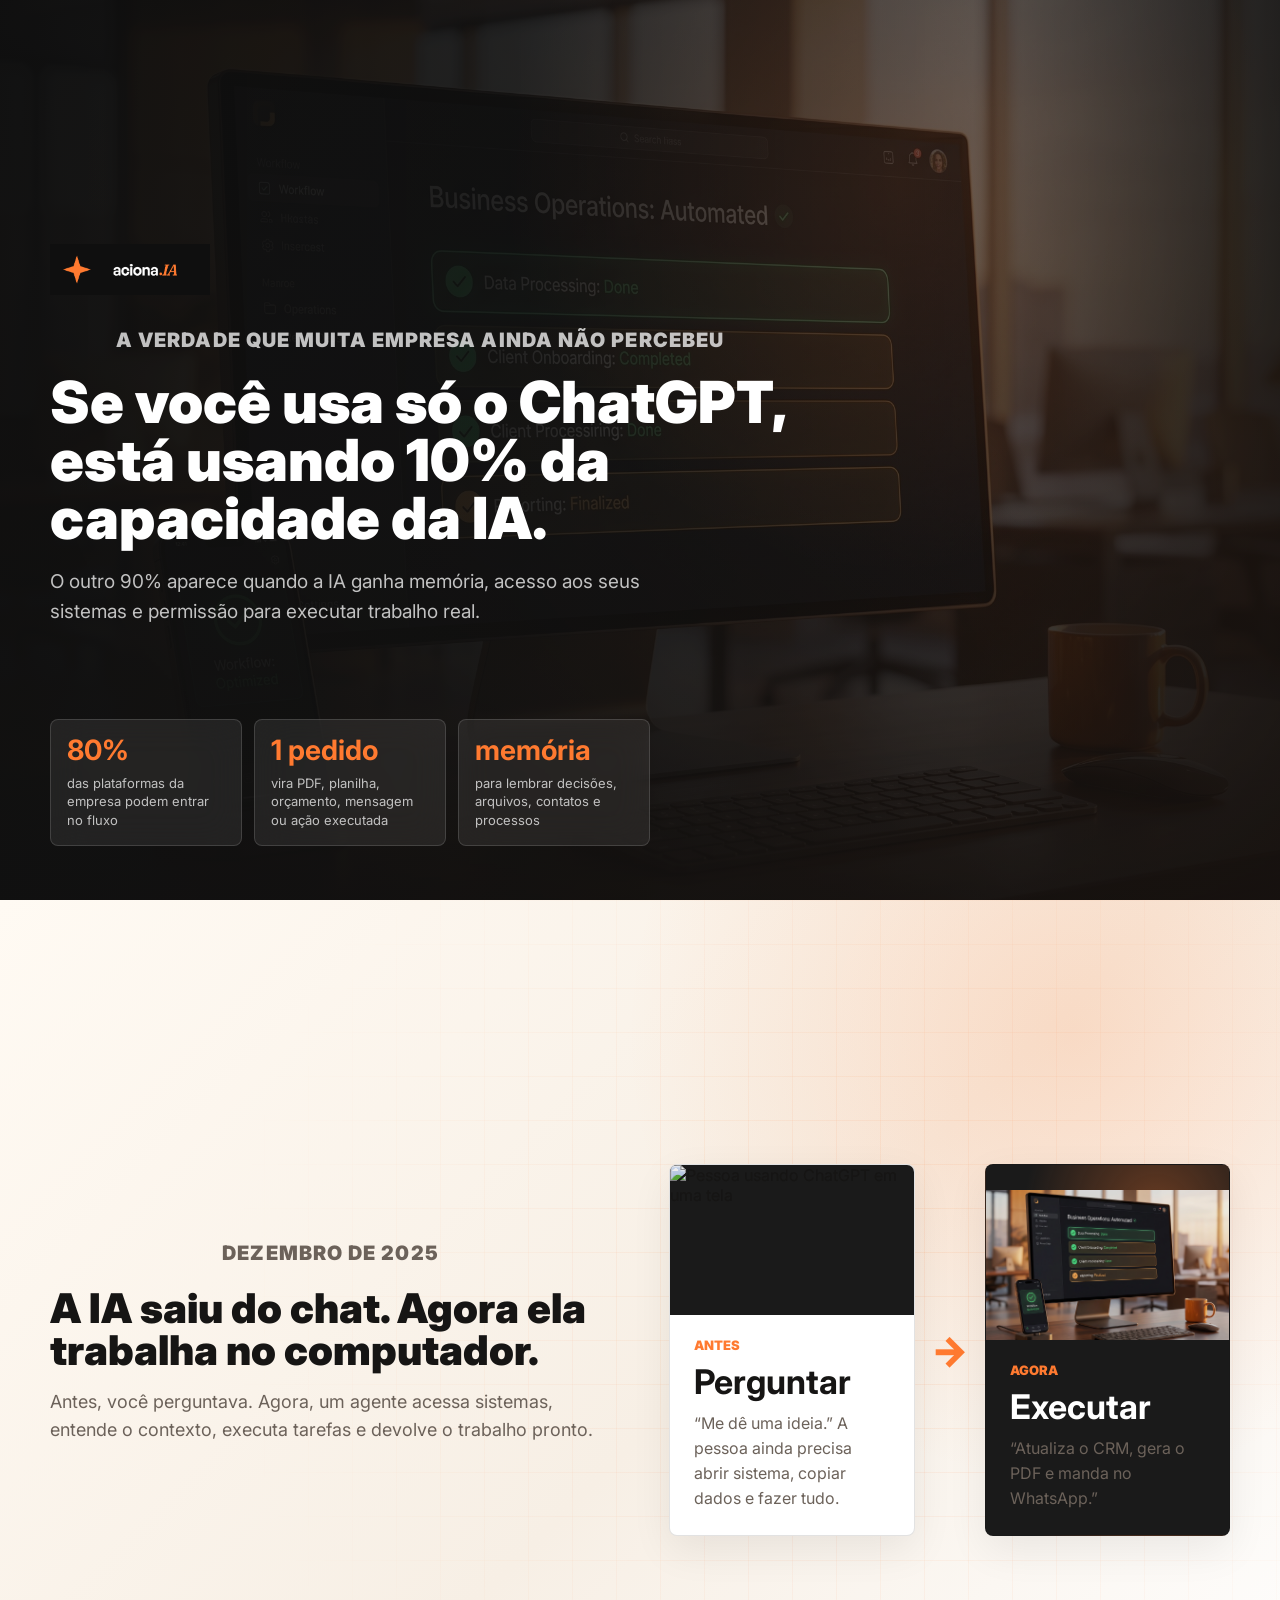
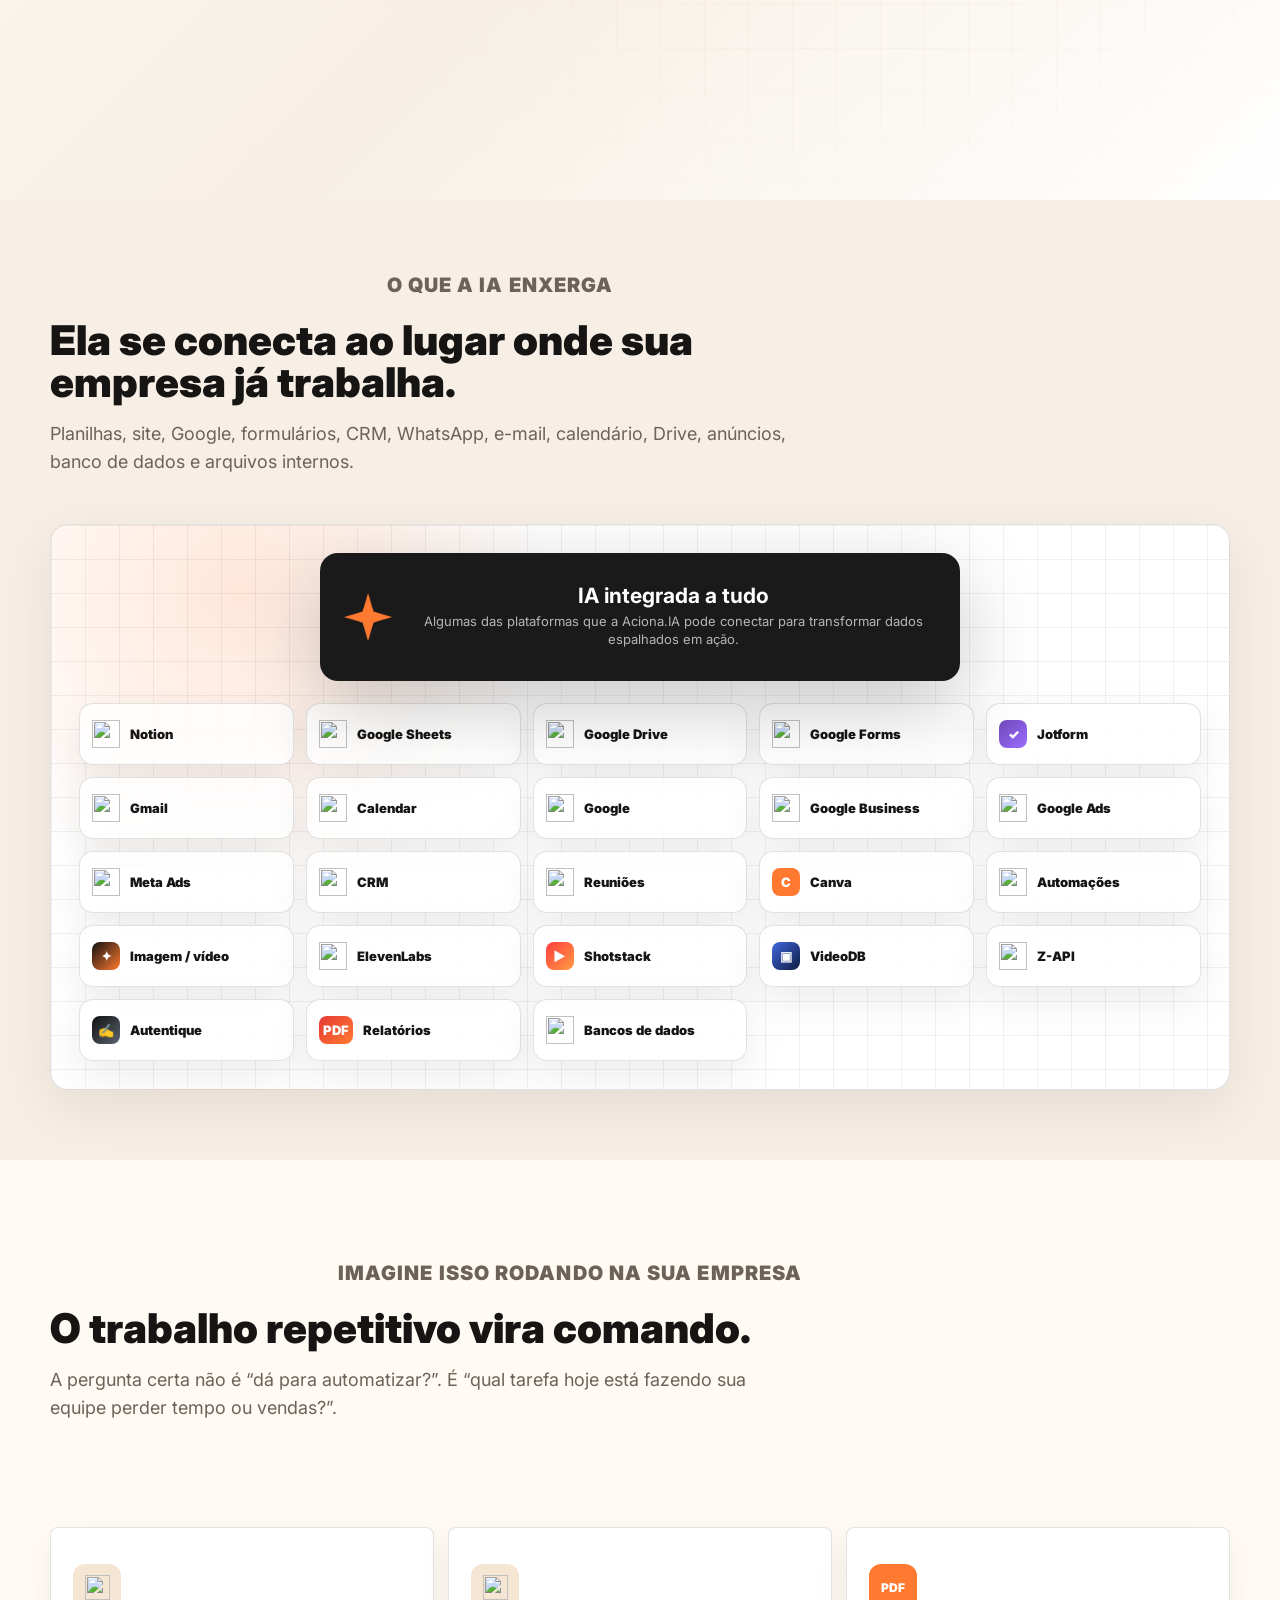
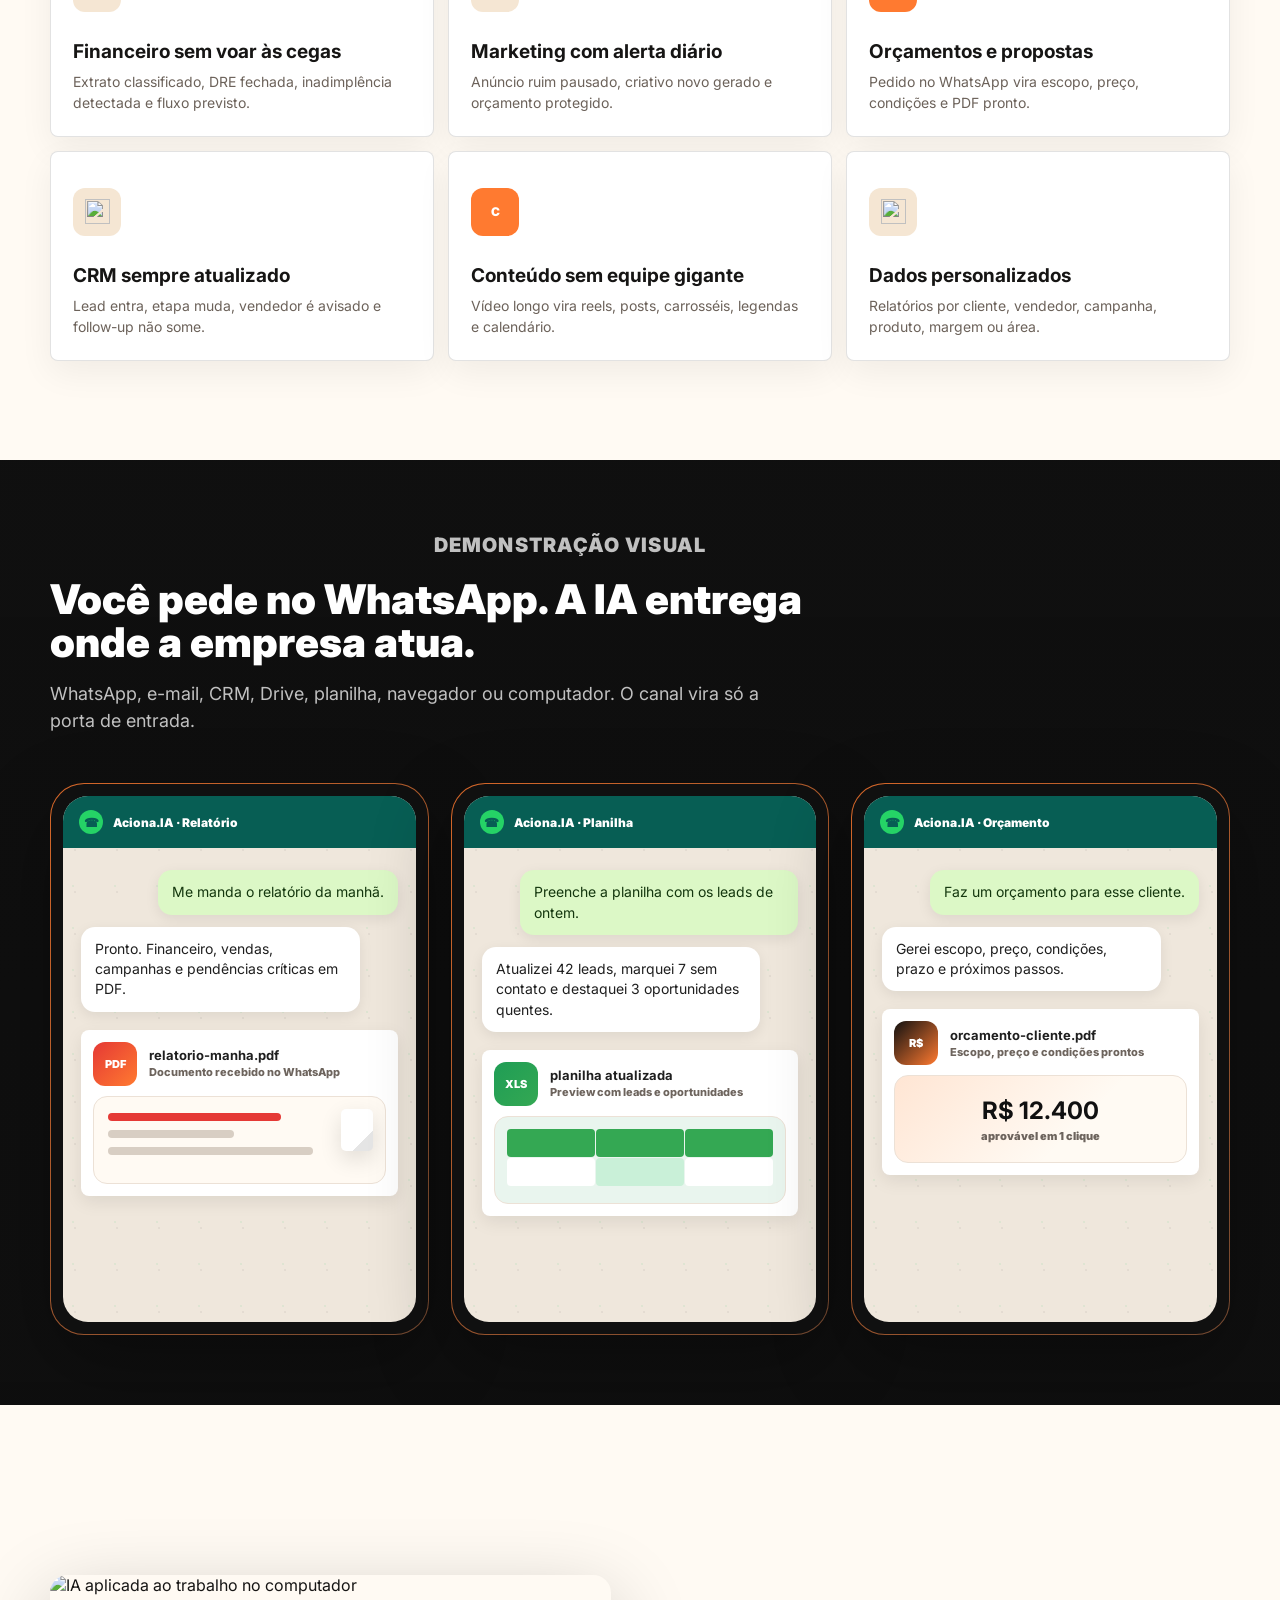
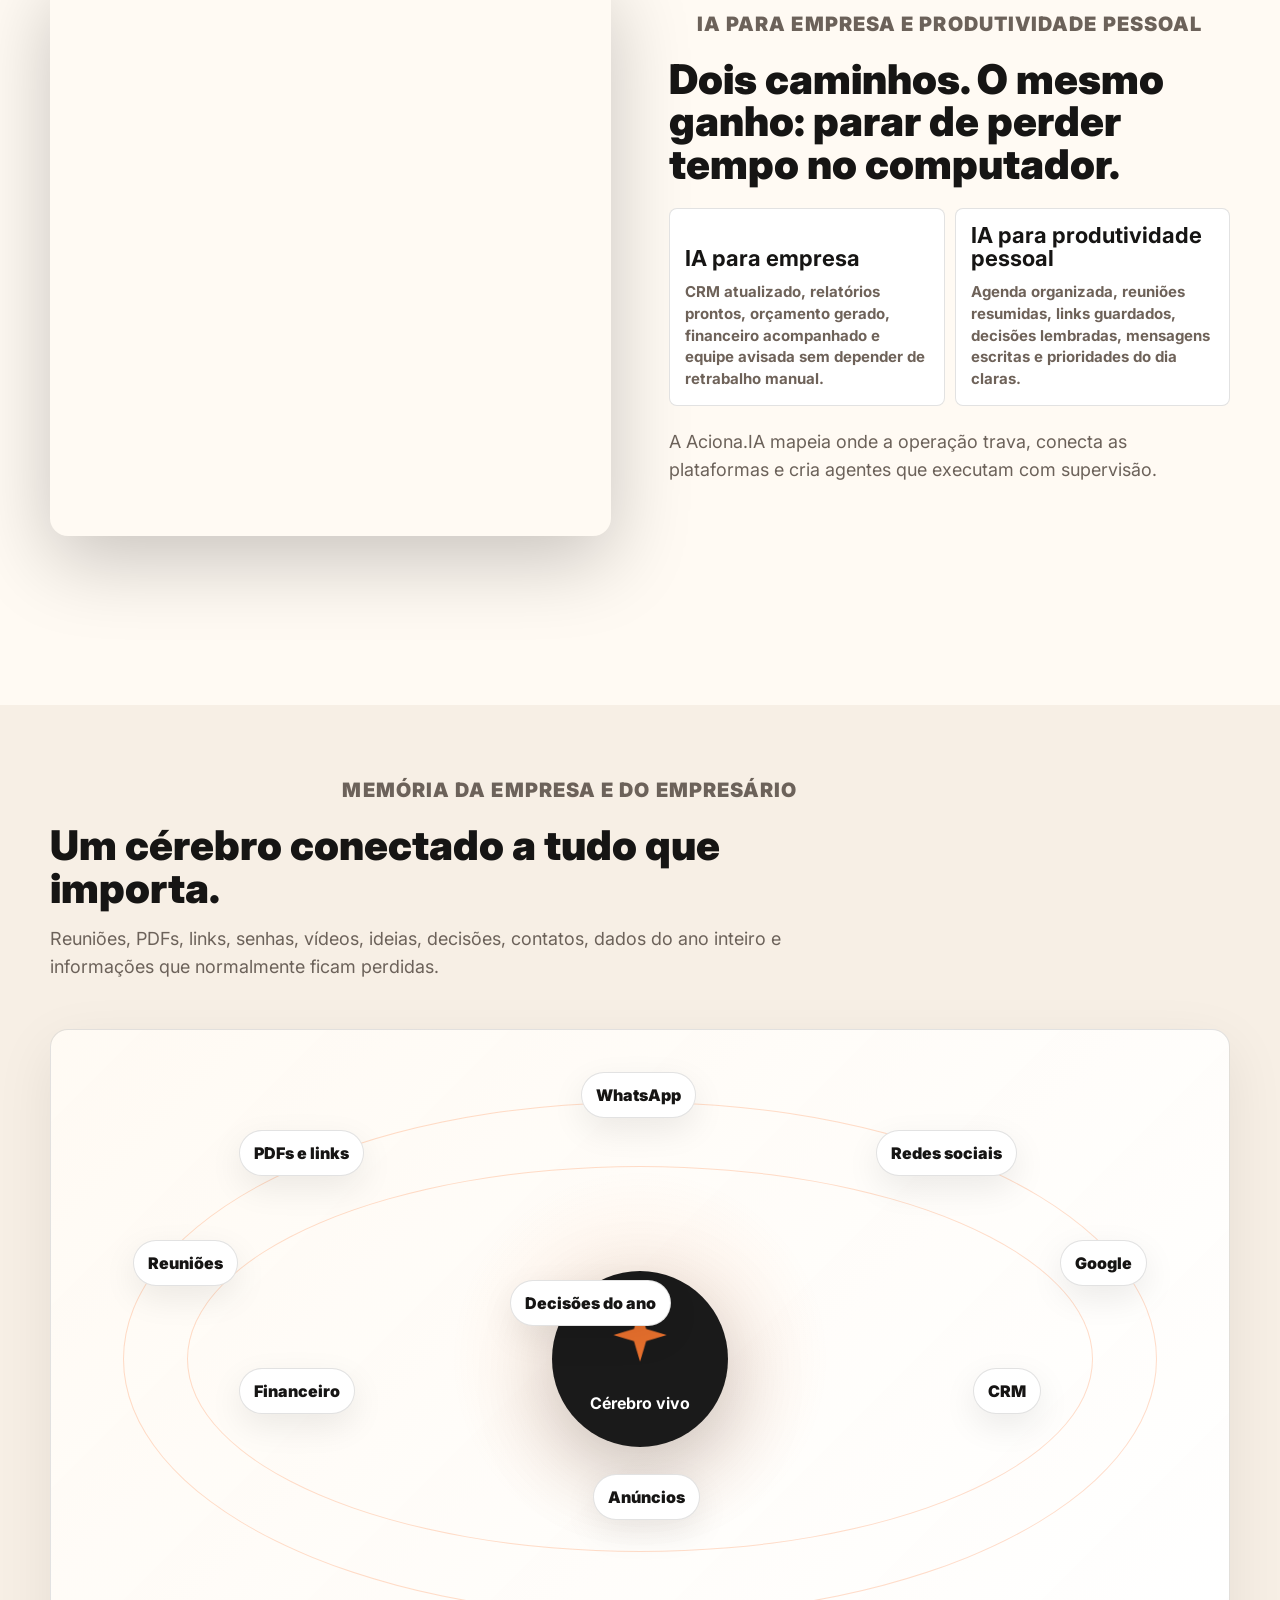
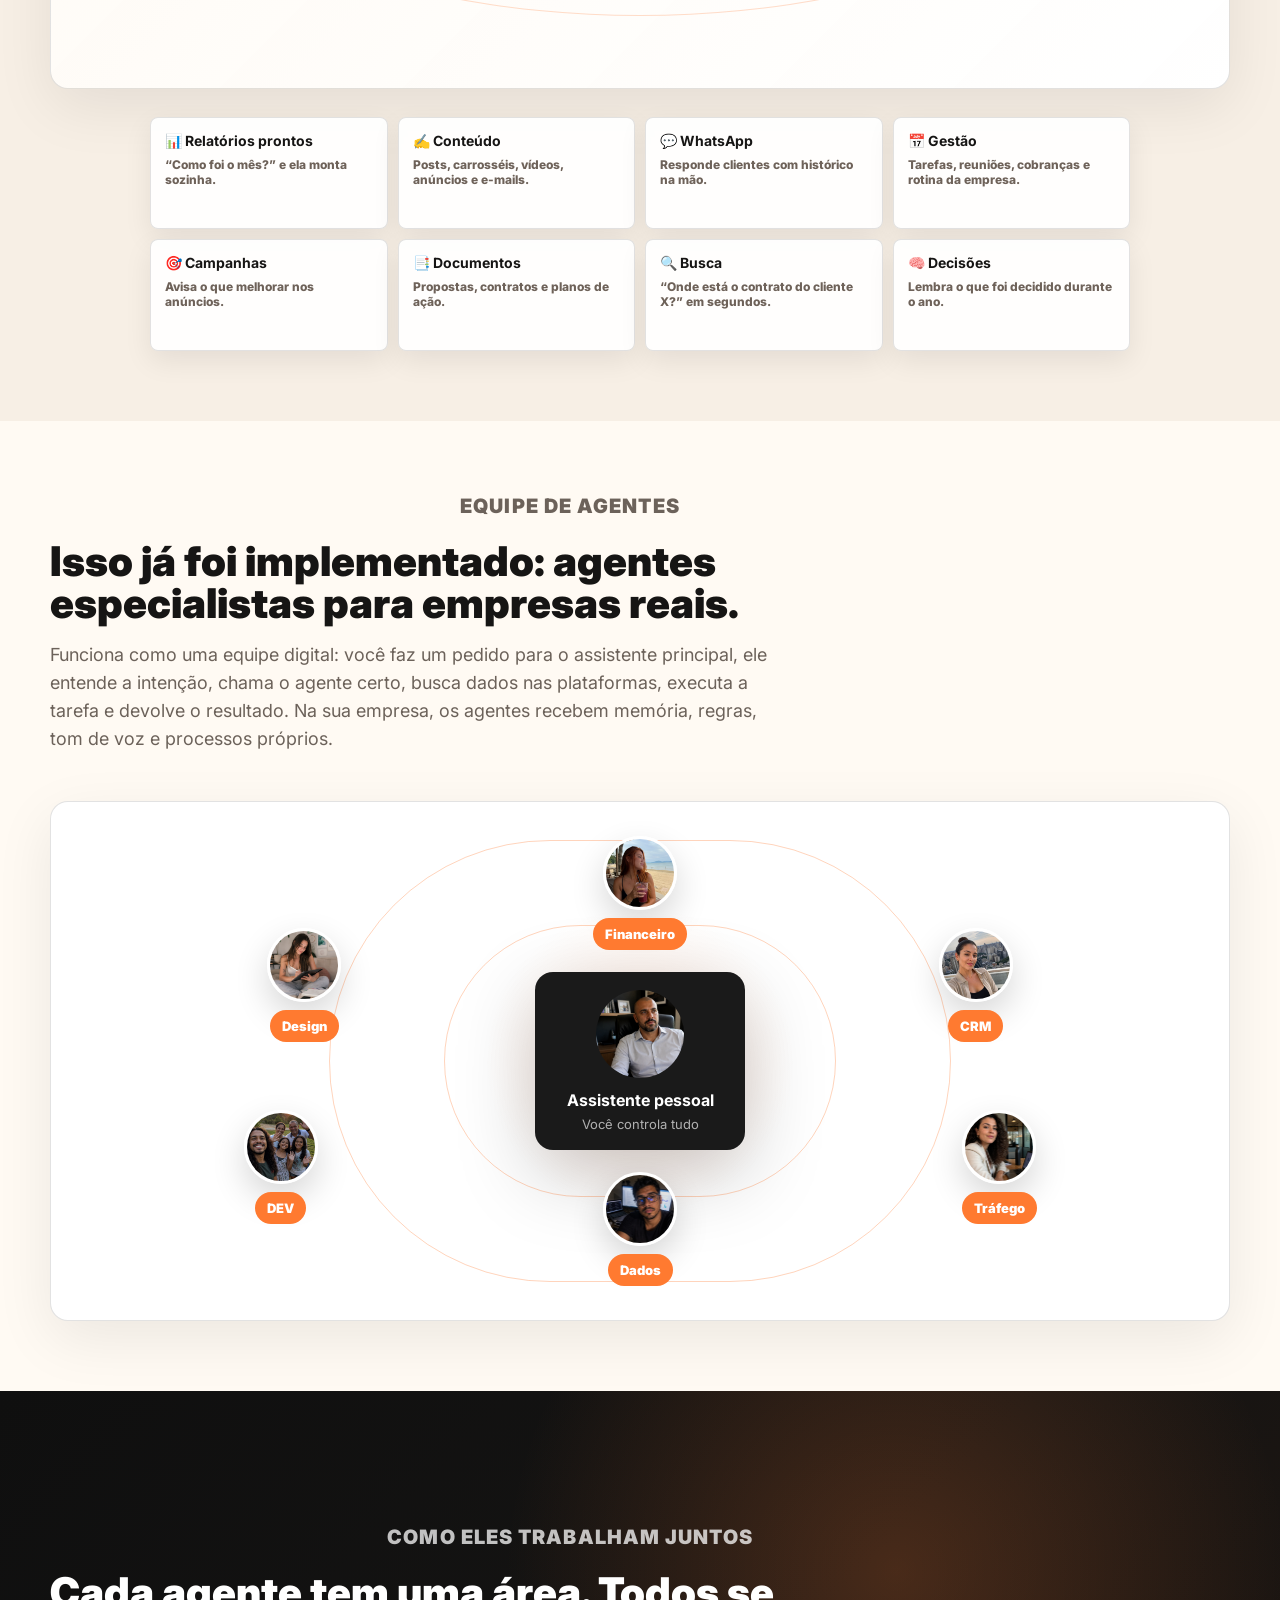
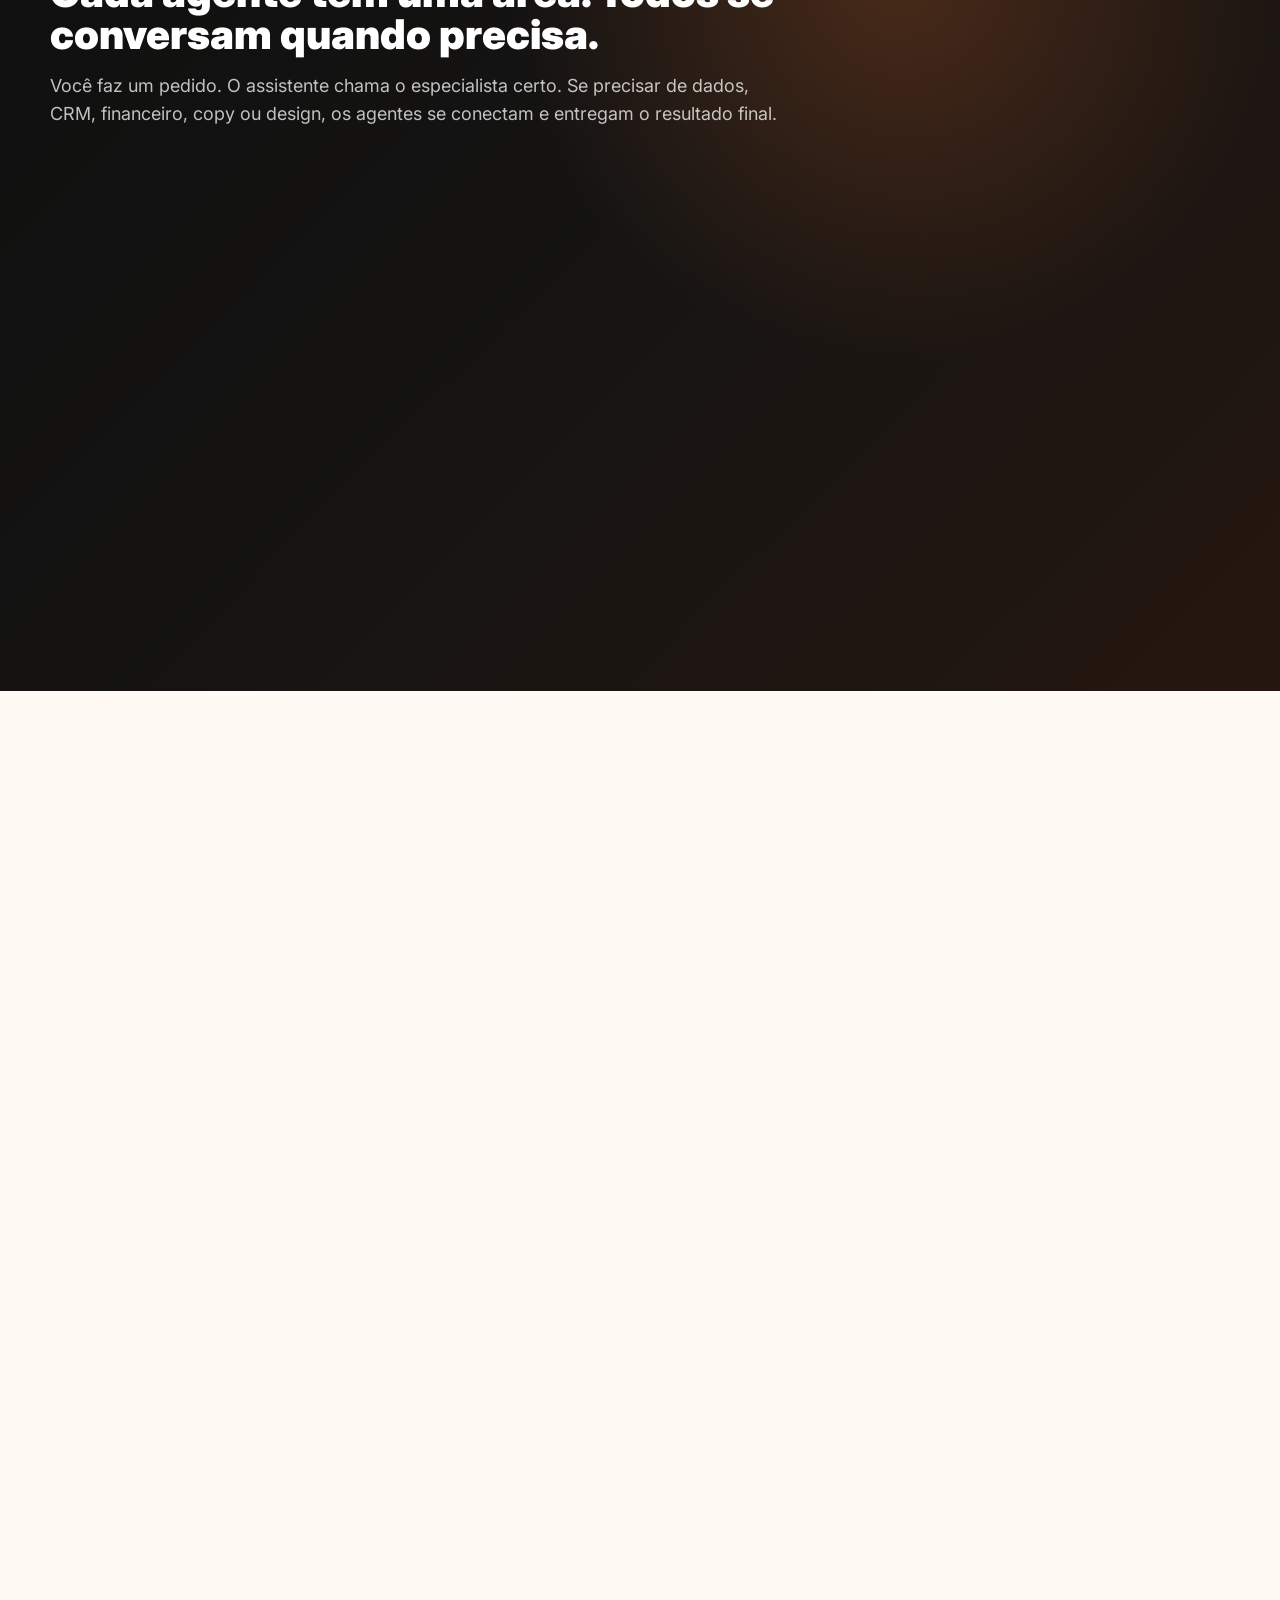
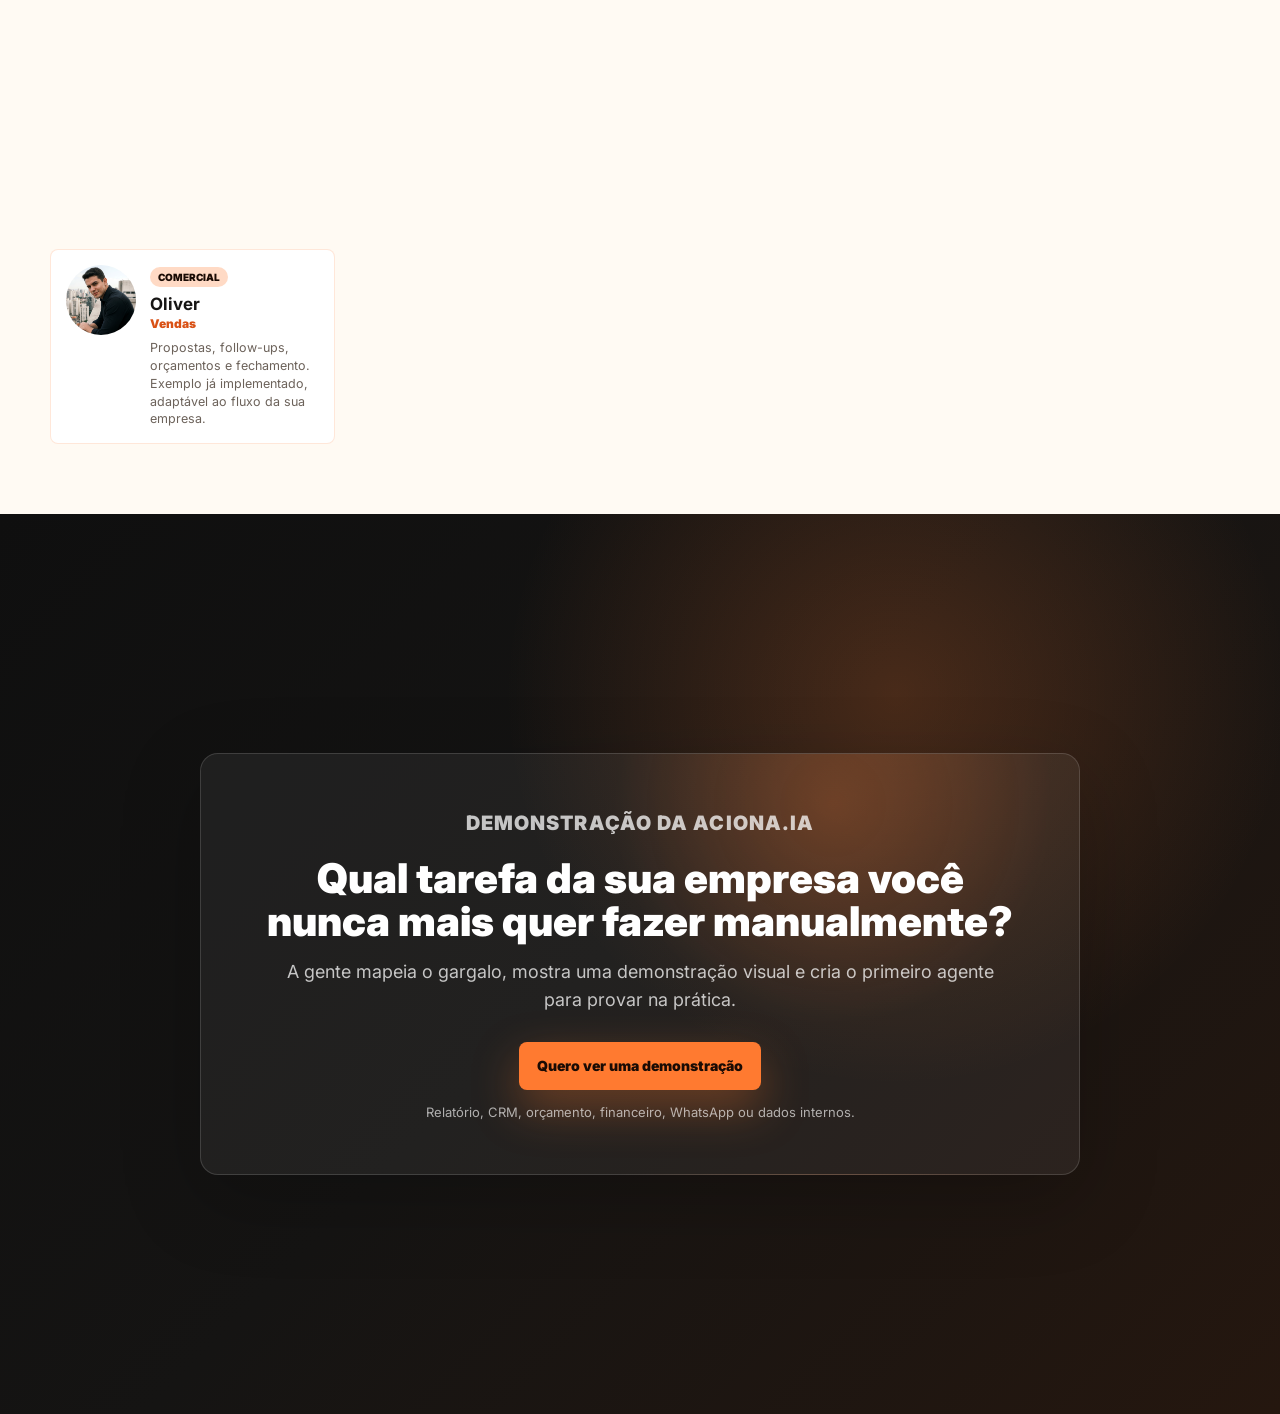
==== commit 087825d2: "Ajusta copy e blocos visuais do site Aciona IA" ====
--- a/index.html
+++ b/index.html
@@ -40,7 +40,7 @@
       <div class="before-after-board" data-reveal>
         <article>
           <div class="before-after-visual">
-            <img src="assets/showcase/higgsfield-empresa-operacao.jpg?v=20260603-hf2" alt="">
+            <img src="https://i0.wp.com/ifractal.com.br/wp-content/uploads/2023/05/chat-gpt-o-que-e.jpg?fit=640%2C427&amp;ssl=1" alt="Pessoa usando ChatGPT em uma tela">
           </div>
           <span>Antes</span>
           <strong>Perguntar</strong>
@@ -67,8 +67,10 @@
       <div class="integration-map" data-reveal>
         <div class="integration-center">
           <img src="assets/brand/simbolo-aciona.png" alt="">
-          <strong>Aciona.IA</strong>
-          <span>cérebro operacional</span>
+          <div>
+            <strong>IA integrada a tudo</strong>
+            <span>Algumas das plataformas que a Aciona.IA pode conectar para transformar dados espalhados em ação.</span>
+          </div>
         </div>
         <div class="platform-cloud" aria-label="Plataformas integráveis">
           <div class="platform-chip"><img src="https://cdn.simpleicons.org/notion/000000" alt=""><span>Notion</span></div>
@@ -177,20 +179,22 @@
 
     <section class="slide theme-light company-entry">
       <div class="entry-visual" data-reveal>
-        <img src="assets/showcase/higgsfield-empresa-operacao.jpg?v=20260603-hf2" alt="IA conectando a operação de uma empresa">
+        <img src="https://i0.wp.com/ifractal.com.br/wp-content/uploads/2023/05/chat-gpt-o-que-e.jpg?fit=640%2C427&amp;ssl=1" alt="IA aplicada ao trabalho no computador">
       </div>
       <div class="slide-copy" data-reveal>
-        <p class="eyebrow">Como a Aciona.IA entra na empresa</p>
-        <h2>Não começa com “IA”. Começa com gargalo.</h2>
-        <div class="pain-grid">
-          <span>CRM atrasado</span>
-          <span>Relatório manual</span>
-          <span>Orçamento lento</span>
-          <span>Follow-up esquecido</span>
-          <span>Financeiro cego</span>
-          <span>Dados espalhados</span>
-        </div>
-        <p class="short-copy">A Aciona.IA mapeia o fluxo, conecta as plataformas, cria memória e coloca o robô para executar com supervisão.</p>
+        <p class="eyebrow">IA para empresa e produtividade pessoal</p>
+        <h2>Dois caminhos. O mesmo ganho: parar de perder tempo no computador.</h2>
+        <div class="use-case-grid">
+          <article>
+            <strong>IA para empresa</strong>
+            <span>CRM atualizado, relatórios prontos, orçamento gerado, financeiro acompanhado e equipe avisada sem depender de retrabalho manual.</span>
+          </article>
+          <article>
+            <strong>IA para produtividade pessoal</strong>
+            <span>Agenda organizada, reuniões resumidas, links guardados, decisões lembradas, mensagens escritas e prioridades do dia claras.</span>
+          </article>
+        </div>
+        <p class="short-copy">A Aciona.IA mapeia onde a operação trava, conecta as plataformas e cria agentes que executam com supervisão.</p>
       </div>
     </section>
 
@@ -214,12 +218,16 @@
         <span class="memory-item m7">Reuniões</span>
         <span class="memory-item m8">PDFs e links</span>
         <span class="memory-item m9">Decisões do ano</span>
-        <div class="memory-actions">
-          <article><strong>📊 Relatórios</strong><span>“Como foi o mês?”</span></article>
-          <article><strong>💬 Respostas</strong><span>WhatsApp com histórico</span></article>
-          <article><strong>📑 Documentos</strong><span>Propostas, contratos e planos</span></article>
-          <article><strong>🔍 Busca</strong><span>“Cadê o contrato do cliente X?”</span></article>
-        </div>
+      </div>
+      <div class="memory-actions" data-reveal>
+        <article><strong>📊 Relatórios prontos</strong><span>“Como foi o mês?” e ela monta sozinha.</span></article>
+        <article><strong>✍️ Conteúdo</strong><span>Posts, carrosséis, vídeos, anúncios e e-mails.</span></article>
+        <article><strong>💬 WhatsApp</strong><span>Responde clientes com histórico na mão.</span></article>
+        <article><strong>📅 Gestão</strong><span>Tarefas, reuniões, cobranças e rotina da empresa.</span></article>
+        <article><strong>🎯 Campanhas</strong><span>Avisa o que melhorar nos anúncios.</span></article>
+        <article><strong>📑 Documentos</strong><span>Propostas, contratos e planos de ação.</span></article>
+        <article><strong>🔍 Busca</strong><span>“Onde está o contrato do cliente X?” em segundos.</span></article>
+        <article><strong>🧠 Decisões</strong><span>Lembra o que foi decidido durante o ano.</span></article>
       </div>
     </section>
 
@@ -227,7 +235,7 @@
       <div class="slide-heading wide" data-reveal>
         <p class="eyebrow">Equipe de agentes</p>
         <h2>Isso já foi implementado: agentes especialistas para empresas reais.</h2>
-        <p class="short-copy">Cada agente conversa, busca dados, executa tarefas e gera resultado personalizado para o fluxo da empresa. Na sua operação, eles podem ter outros nomes, outras áreas e outras regras.</p>
+        <p class="short-copy">Funciona como uma equipe digital: você faz um pedido para o assistente principal, ele entende a intenção, chama o agente certo, busca dados nas plataformas, executa a tarefa e devolve o resultado. Na sua empresa, os agentes recebem memória, regras, tom de voz e processos próprios.</p>
       </div>
       <div class="agent-network" data-reveal>
         <div class="agent-node main">
--- a/styles.css
+++ b/styles.css
@@ -362,8 +362,8 @@
 .integration-center {
   position: relative;
   z-index: 4;
-  width: min(360px, 100%);
-  min-height: 112px;
+  width: min(640px, 100%);
+  min-height: 128px;
   margin: 0 auto 22px;
   display: flex;
   align-items: center;
@@ -379,12 +379,21 @@
 
 .integration-center img {
   width: 52px;
+  flex: 0 0 auto;
+}
+
+.integration-center strong {
+  display: block;
+  margin-bottom: 6px;
+  font-size: 21px;
+  line-height: 1.05;
 }
 
 .integration-center span {
   display: block;
   color: rgba(255, 255, 255, .68);
-  font-size: 12px;
+  font-size: 13px;
+  line-height: 1.35;
 }
 
 .platform-cloud {
@@ -759,19 +768,49 @@
   object-fit: cover;
 }
 
-.pain-grid {
+.pain-grid,
+.use-case-grid {
   display: grid;
   grid-template-columns: repeat(2, minmax(0, 1fr));
   gap: 10px;
   margin: 22px 0;
 }
 
-.pain-grid span {
+.pain-grid span,
+.use-case-grid article {
   padding: 15px;
-  font-weight: 900;
   border: 1px solid var(--line);
   border-radius: var(--radius);
   background: #fff;
+}
+
+.pain-grid span {
+  font-weight: 900;
+}
+
+.use-case-grid article {
+  min-height: 168px;
+  display: flex;
+  flex-direction: column;
+  justify-content: end;
+}
+
+.use-case-grid strong,
+.use-case-grid span {
+  display: block;
+}
+
+.use-case-grid strong {
+  margin-bottom: 10px;
+  font-size: 22px;
+  line-height: 1.08;
+}
+
+.use-case-grid span {
+  color: var(--muted);
+  font-size: 15px;
+  font-weight: 700;
+  line-height: 1.45;
 }
 
 .personal-slide {
@@ -868,23 +907,19 @@
 .m9 { top: 250px; left: 39%; }
 
 .memory-actions {
-  position: absolute;
-  z-index: 5;
-  left: 50%;
-  bottom: 26px;
-  width: min(820px, calc(100% - 42px));
-  transform: translateX(-50%);
+  width: min(980px, 100%);
+  margin: 28px auto 0;
   display: grid;
   grid-template-columns: repeat(4, minmax(0, 1fr));
   gap: 10px;
 }
 
 .memory-actions article {
-  min-height: 96px;
+  min-height: 112px;
   padding: 14px;
   border: 1px solid var(--line);
   border-radius: var(--radius);
-  background: rgba(255, 255, 255, .88);
+  background: rgba(255, 255, 255, .92);
   box-shadow: 0 10px 28px rgba(0, 0, 0, .08);
 }
 
@@ -1092,6 +1127,20 @@
   font-size: 17px;
 }
 
+.agent-tag {
+  display: inline-flex;
+  width: fit-content;
+  margin-bottom: 8px;
+  padding: 5px 8px;
+  color: #1a0b04;
+  font-size: 10px;
+  font-weight: 900;
+  line-height: 1;
+  text-transform: uppercase;
+  border-radius: 999px;
+  background: rgba(255, 122, 48, .28);
+}
+
 .agent-role {
   margin-bottom: 8px;
   color: var(--orange-dark);
@@ -1192,6 +1241,7 @@
   .phone-grid,
   .flow-board,
   .agents-grid,
+  .use-case-grid,
   .memory-actions {
     grid-template-columns: repeat(2, minmax(0, 1fr));
   }
@@ -1233,7 +1283,9 @@
   .phone-grid,
   .flow-board,
   .agents-grid,
-  .pain-grid {
+  .pain-grid,
+  .use-case-grid,
+  .memory-actions {
     grid-template-columns: 1fr;
     width: 100%;
   }
@@ -1281,12 +1333,11 @@
   .m9 { bottom: 226px; left: 22%; }
 
   .memory-brain {
-    min-height: 760px;
+    min-height: 640px;
   }
 
   .memory-actions {
     grid-template-columns: 1fr;
-    bottom: 18px;
   }
 
   .agent-spoke {
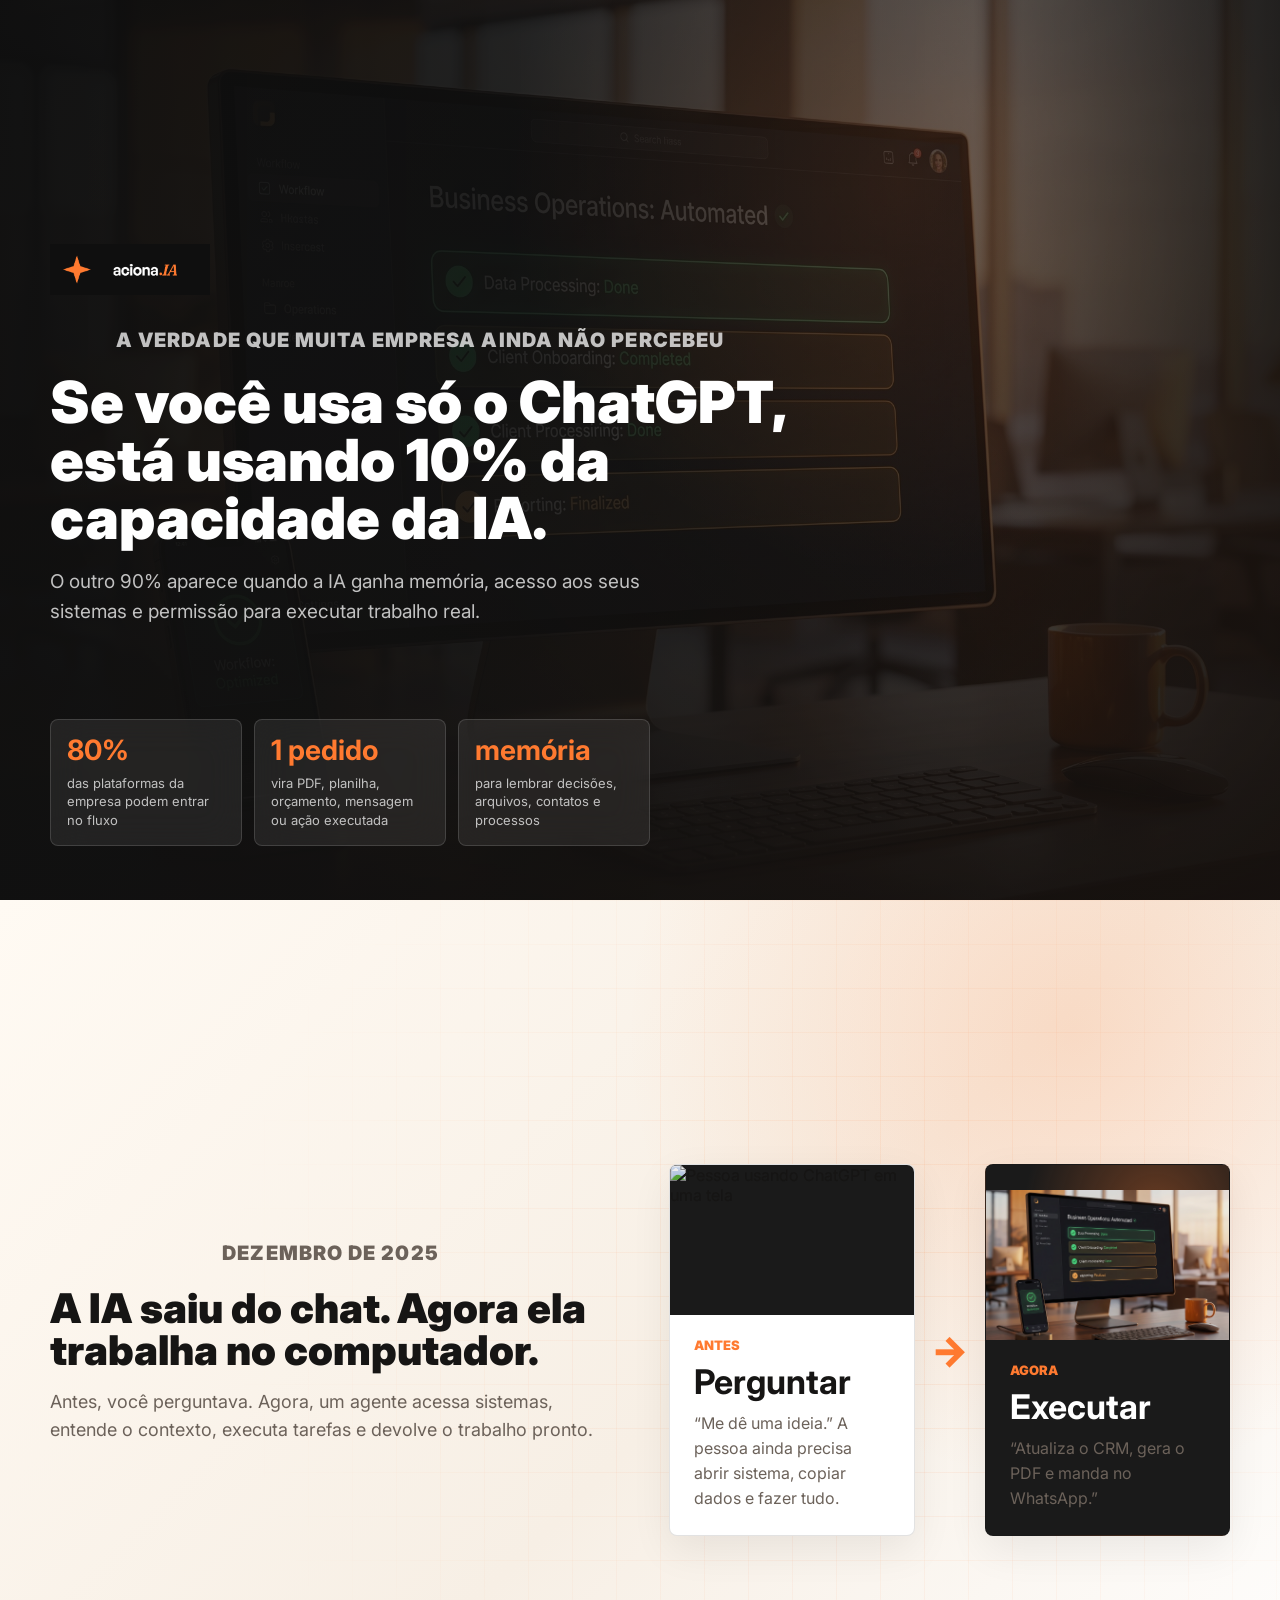
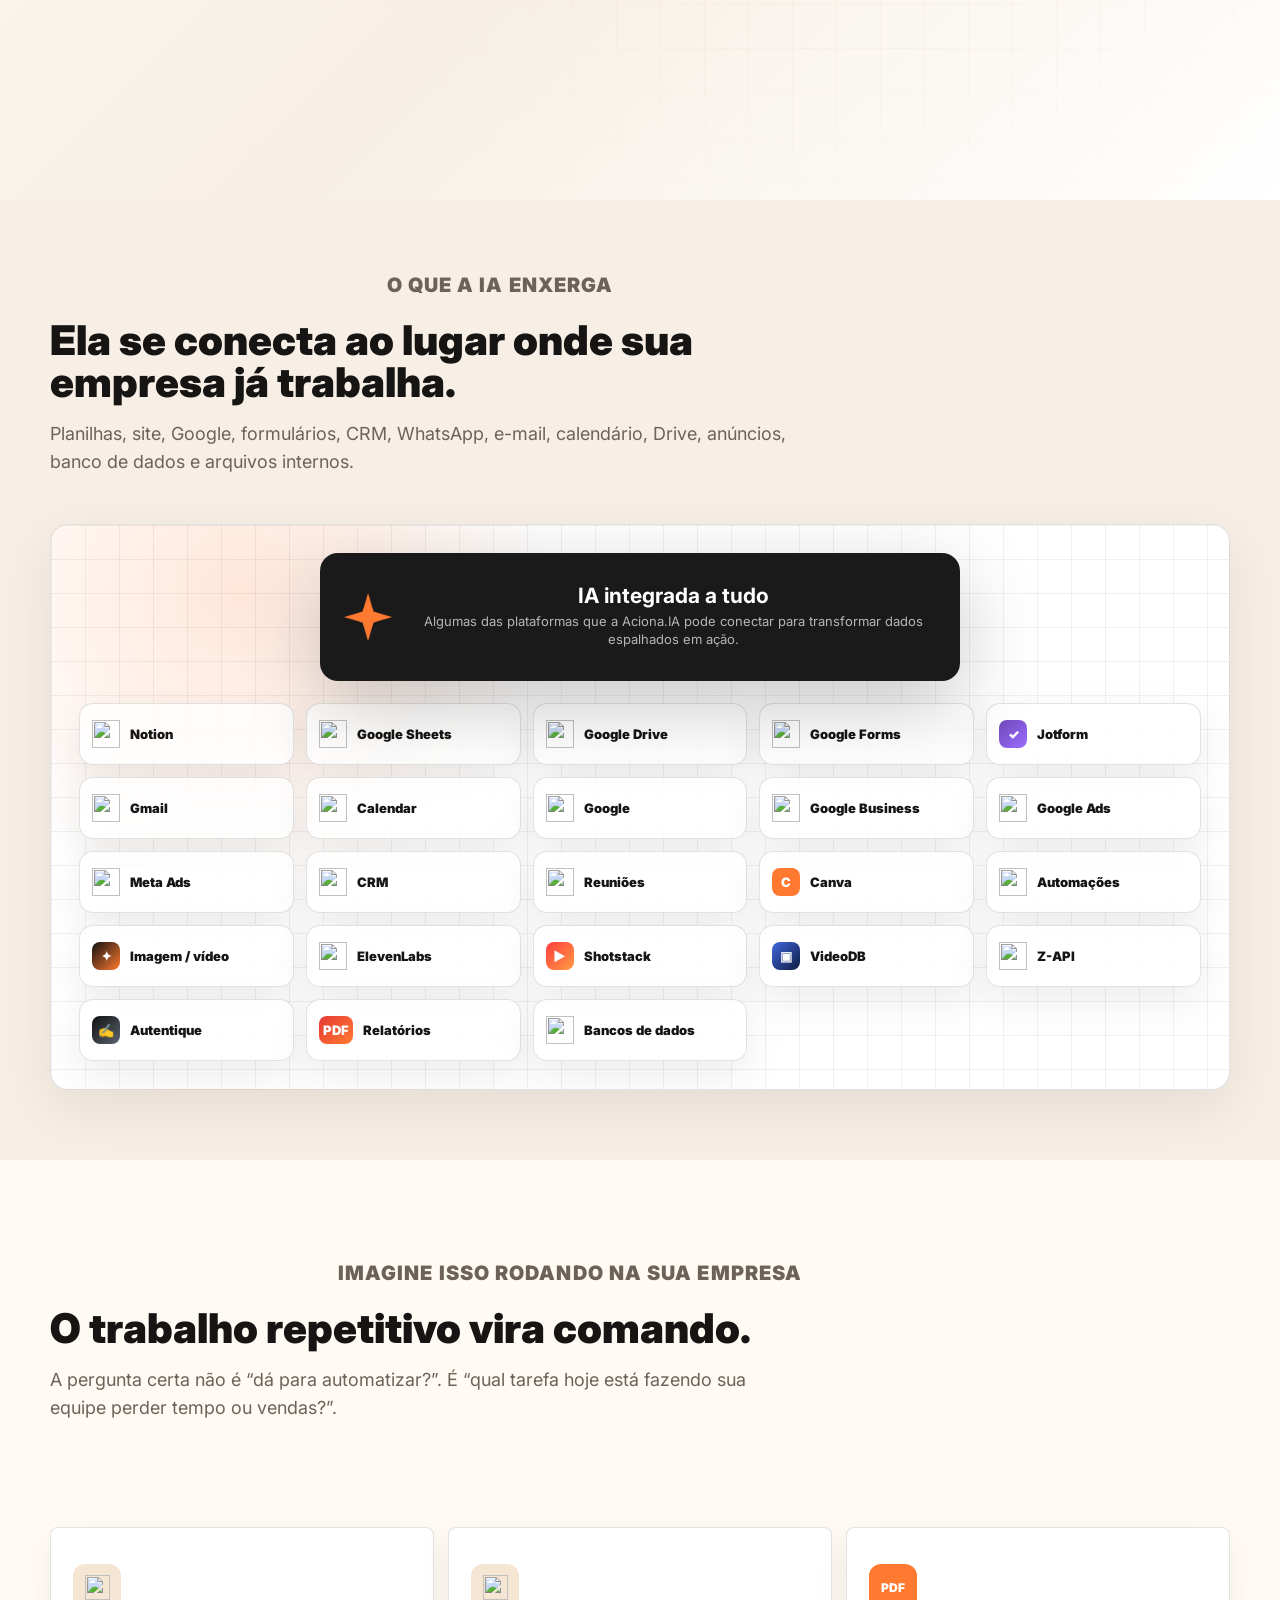
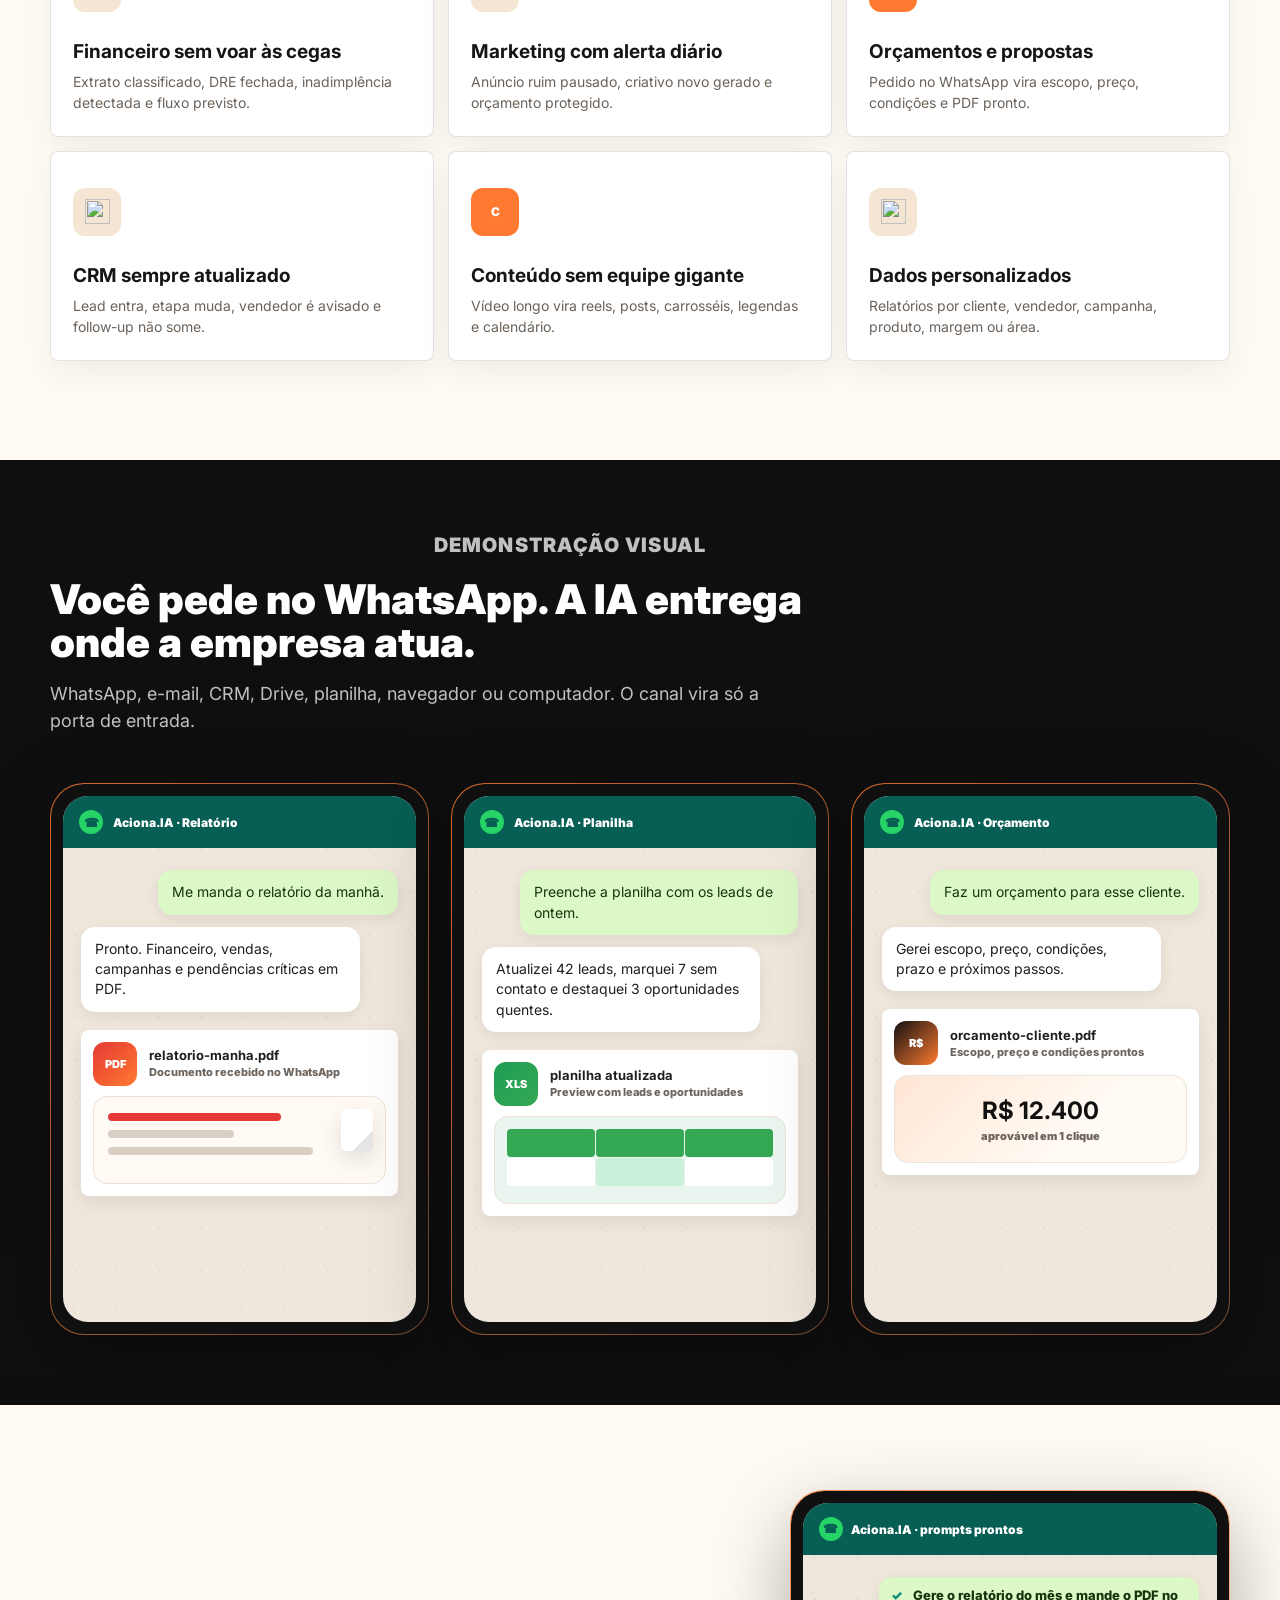
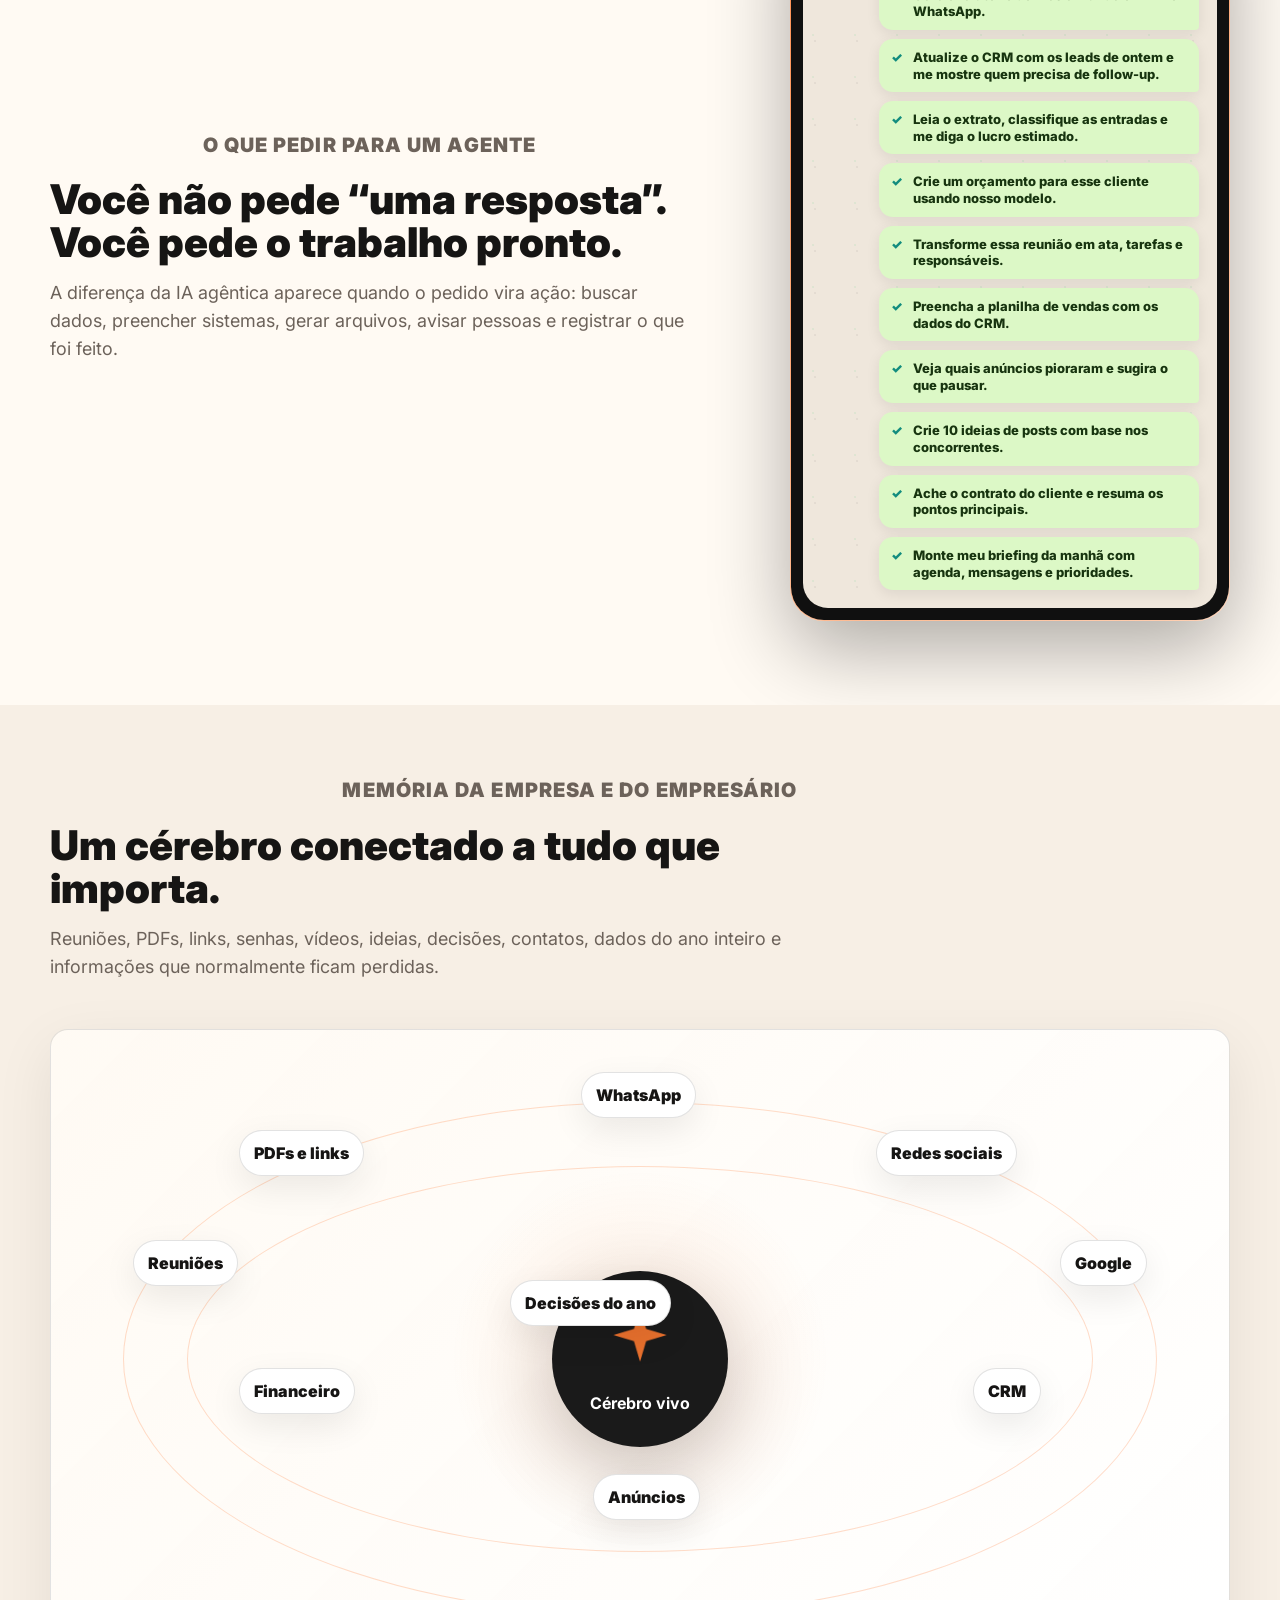
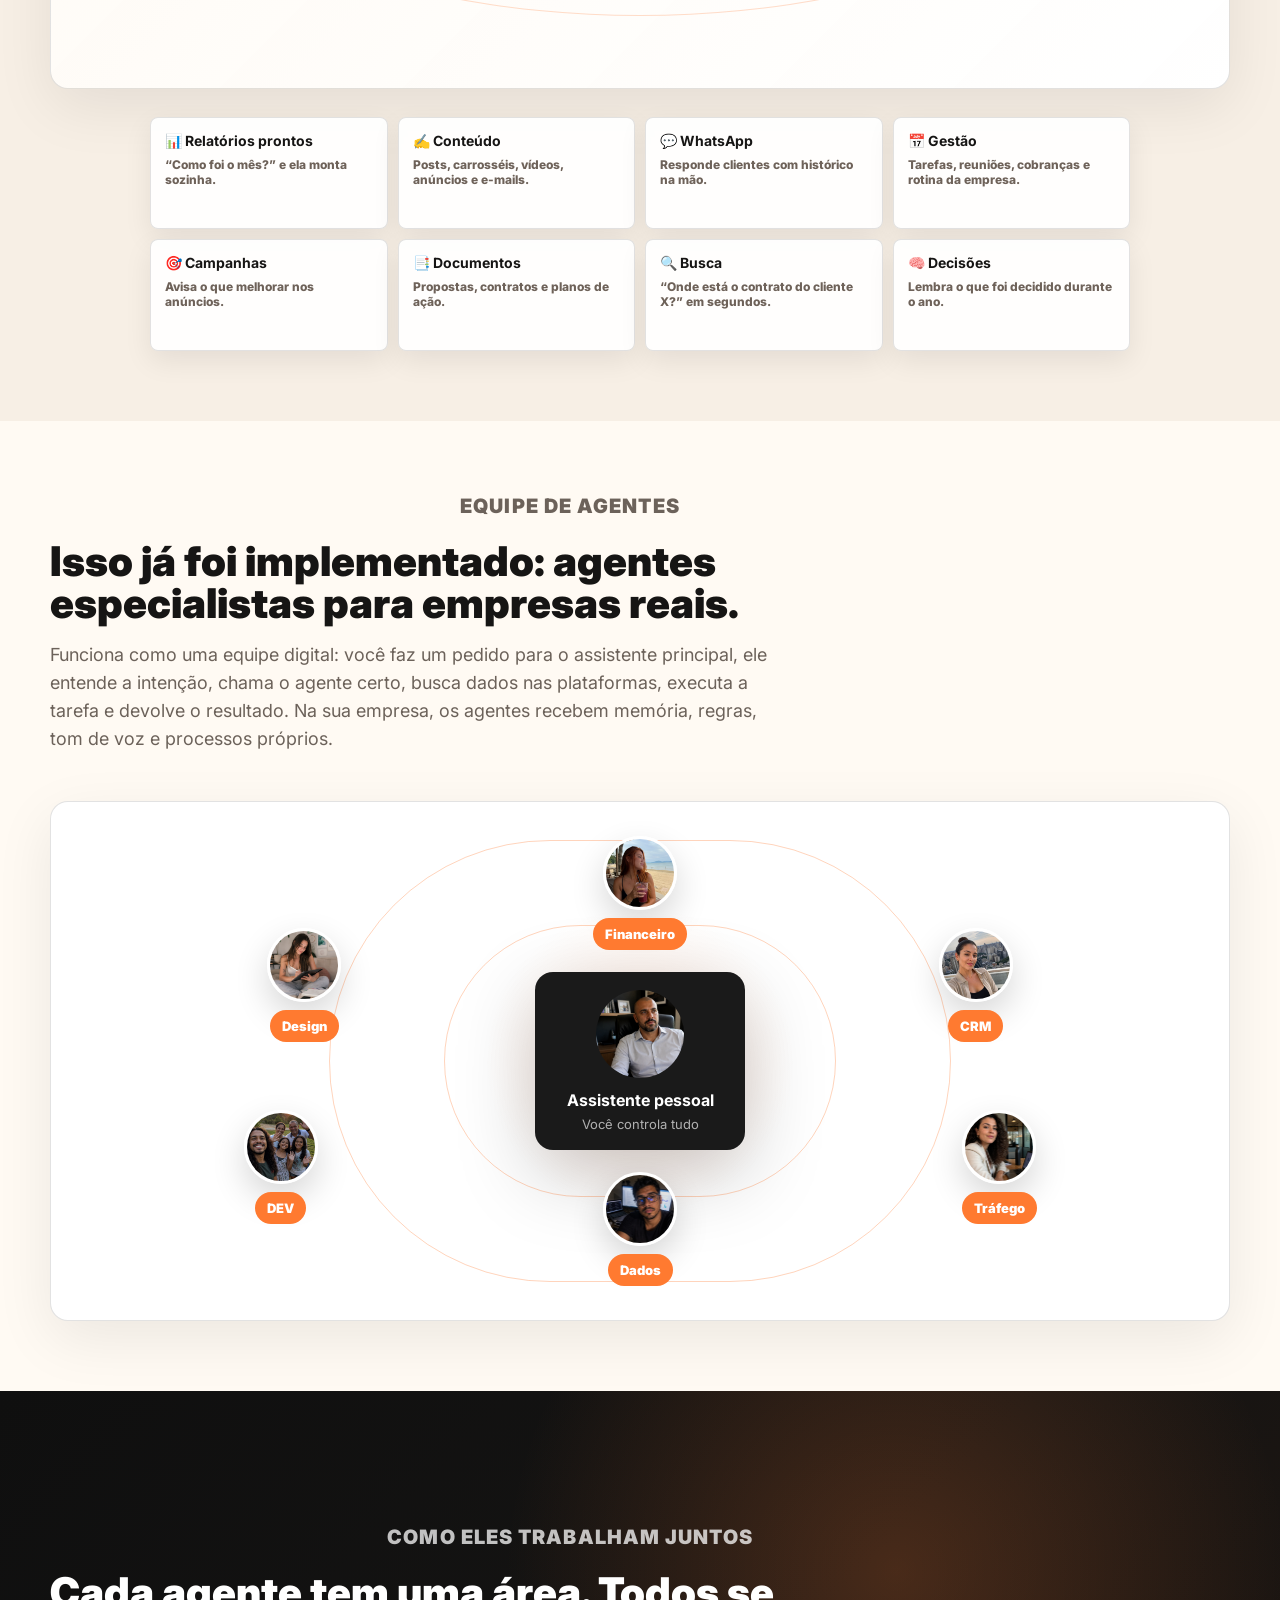
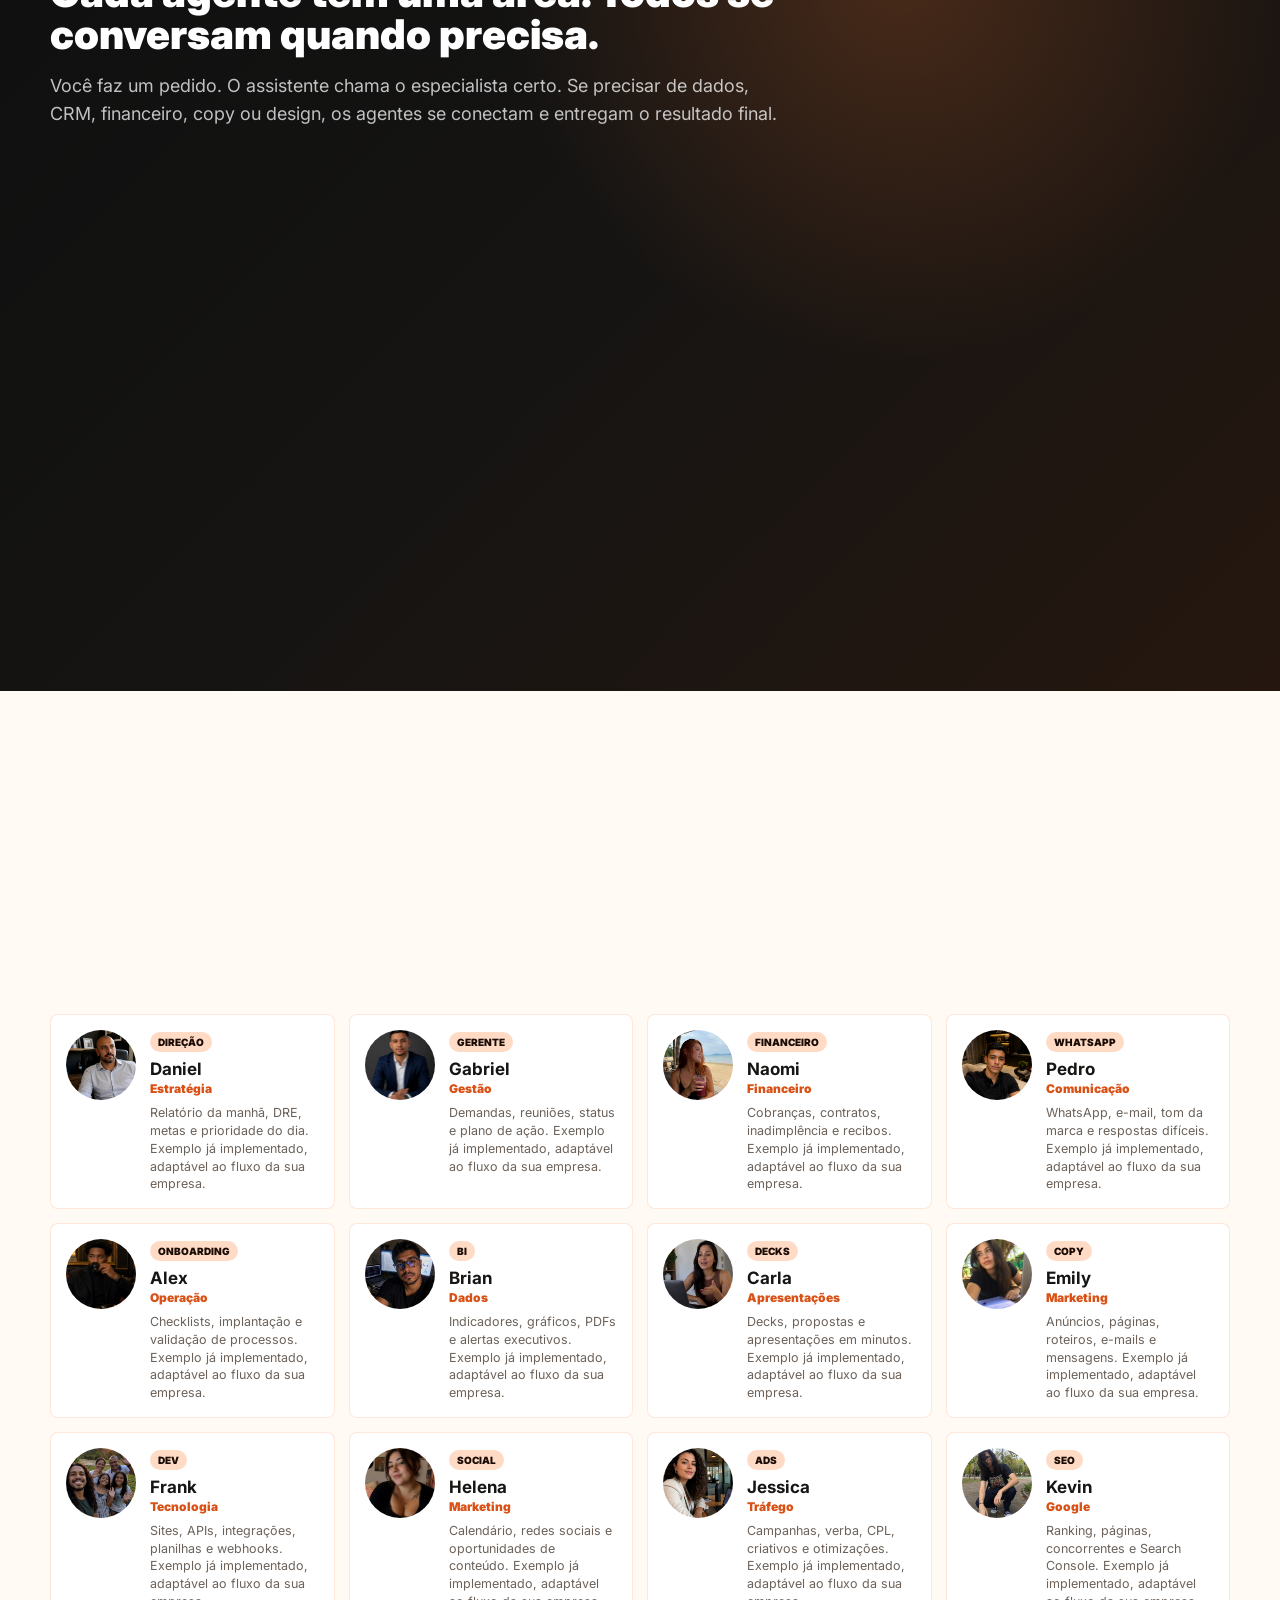
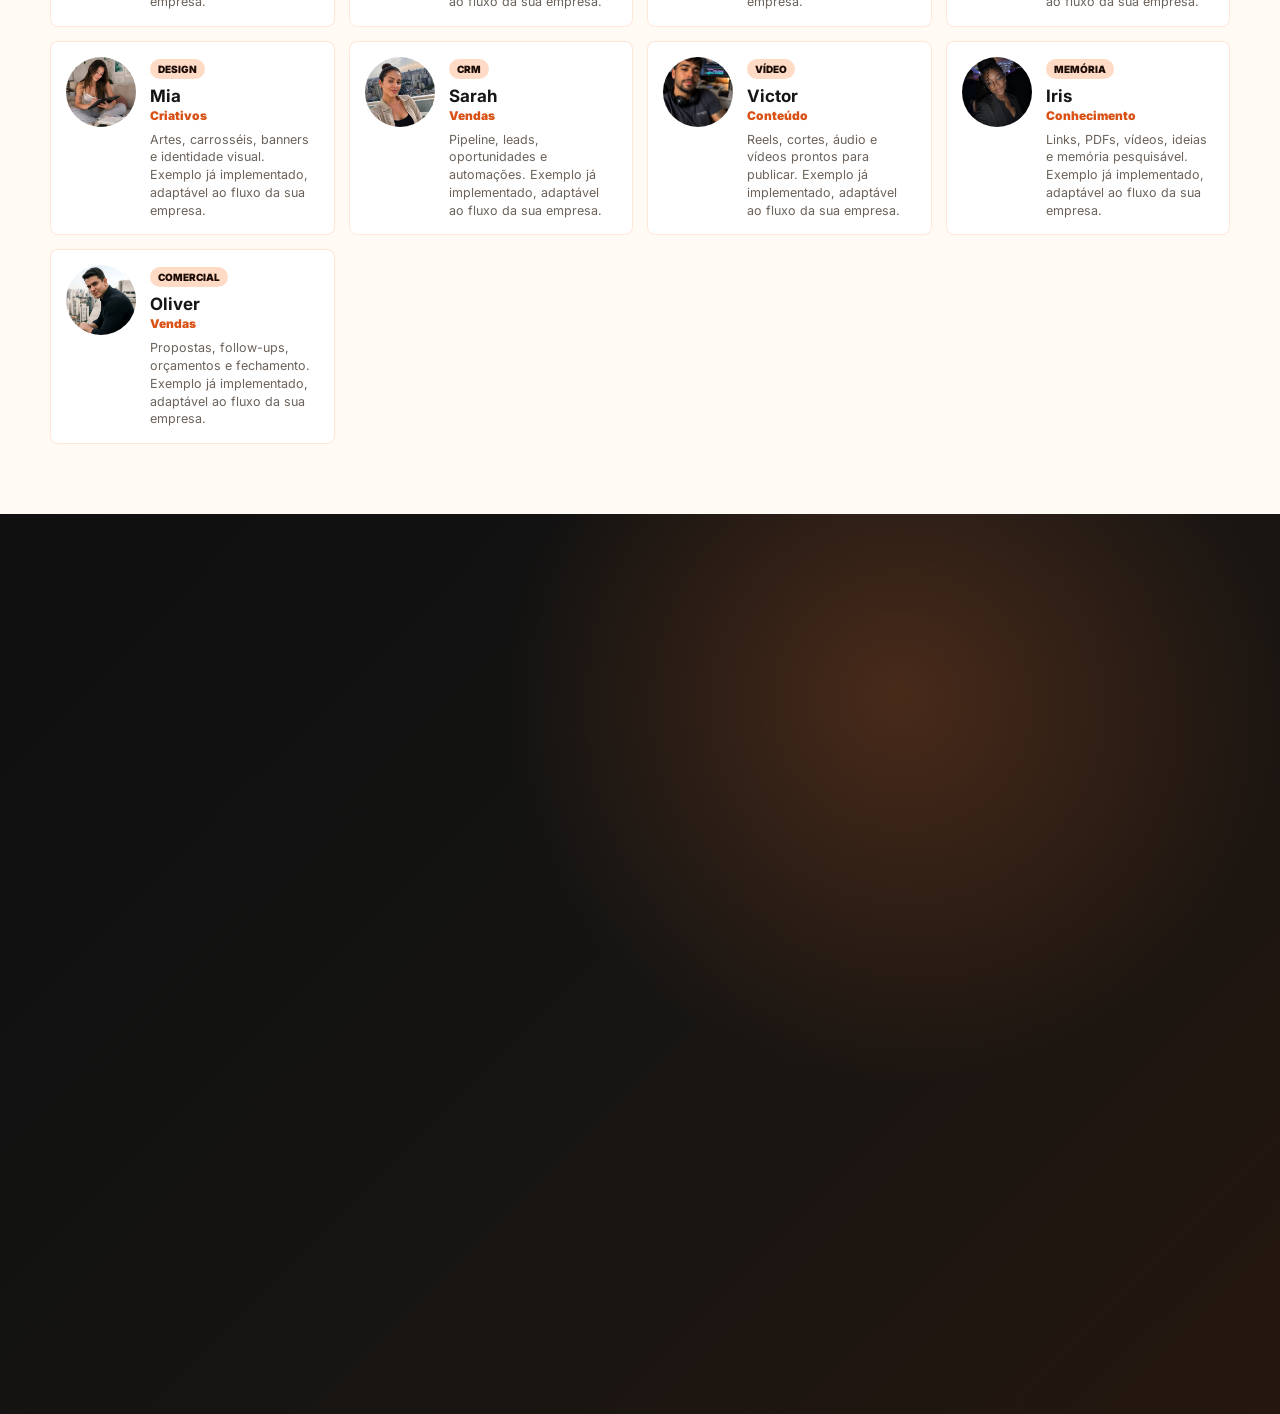
==== commit a87aad36: "Troca bloco de entrada por prompts no celular" ====
--- a/index.html
+++ b/index.html
@@ -177,24 +177,28 @@
       </div>
     </section>
 
-    <section class="slide theme-light company-entry">
-      <div class="entry-visual" data-reveal>
-        <img src="https://i0.wp.com/ifractal.com.br/wp-content/uploads/2023/05/chat-gpt-o-que-e.jpg?fit=640%2C427&amp;ssl=1" alt="IA aplicada ao trabalho no computador">
-      </div>
+    <section class="slide theme-light company-entry prompt-slide">
       <div class="slide-copy" data-reveal>
-        <p class="eyebrow">IA para empresa e produtividade pessoal</p>
-        <h2>Dois caminhos. O mesmo ganho: parar de perder tempo no computador.</h2>
-        <div class="use-case-grid">
-          <article>
-            <strong>IA para empresa</strong>
-            <span>CRM atualizado, relatórios prontos, orçamento gerado, financeiro acompanhado e equipe avisada sem depender de retrabalho manual.</span>
-          </article>
-          <article>
-            <strong>IA para produtividade pessoal</strong>
-            <span>Agenda organizada, reuniões resumidas, links guardados, decisões lembradas, mensagens escritas e prioridades do dia claras.</span>
-          </article>
-        </div>
-        <p class="short-copy">A Aciona.IA mapeia onde a operação trava, conecta as plataformas e cria agentes que executam com supervisão.</p>
+        <p class="eyebrow">O que pedir para um agente</p>
+        <h2>Você não pede “uma resposta”. Você pede o trabalho pronto.</h2>
+        <p class="short-copy">A diferença da IA agêntica aparece quando o pedido vira ação: buscar dados, preencher sistemas, gerar arquivos, avisar pessoas e registrar o que foi feito.</p>
+      </div>
+      <div class="prompt-phone phone" data-reveal>
+        <div class="phone-screen prompt-screen">
+          <div class="phone-top"><span class="wa-icon">☎</span>Aciona.IA · prompts prontos</div>
+          <div class="prompt-list">
+            <div class="prompt-bubble">Gere o relatório do mês e mande o PDF no WhatsApp.</div>
+            <div class="prompt-bubble">Atualize o CRM com os leads de ontem e me mostre quem precisa de follow-up.</div>
+            <div class="prompt-bubble">Leia o extrato, classifique as entradas e me diga o lucro estimado.</div>
+            <div class="prompt-bubble">Crie um orçamento para esse cliente usando nosso modelo.</div>
+            <div class="prompt-bubble">Transforme essa reunião em ata, tarefas e responsáveis.</div>
+            <div class="prompt-bubble">Preencha a planilha de vendas com os dados do CRM.</div>
+            <div class="prompt-bubble">Veja quais anúncios pioraram e sugira o que pausar.</div>
+            <div class="prompt-bubble">Crie 10 ideias de posts com base nos concorrentes.</div>
+            <div class="prompt-bubble">Ache o contrato do cliente e resuma os pontos principais.</div>
+            <div class="prompt-bubble">Monte meu briefing da manhã com agenda, mensagens e prioridades.</div>
+          </div>
+        </div>
       </div>
     </section>
 
--- a/styles.css
+++ b/styles.css
@@ -768,6 +768,48 @@
   object-fit: cover;
 }
 
+.prompt-slide {
+  grid-template-columns: minmax(0, .84fr) minmax(360px, .62fr);
+  gap: 70px;
+}
+
+.prompt-phone {
+  width: min(440px, 100%);
+  justify-self: end;
+}
+
+.prompt-screen {
+  min-height: 660px;
+}
+
+.prompt-list {
+  display: grid;
+  gap: 9px;
+}
+
+.prompt-bubble {
+  position: relative;
+  margin-left: auto;
+  width: min(100%, 320px);
+  padding: 10px 12px 10px 34px;
+  color: #17340f;
+  font-size: 13px;
+  font-weight: 800;
+  line-height: 1.28;
+  border-radius: 14px 14px 4px 14px;
+  background: #dcf8c6;
+  box-shadow: 0 4px 14px rgba(0, 0, 0, .08);
+}
+
+.prompt-bubble::before {
+  content: "✓";
+  position: absolute;
+  left: 12px;
+  top: 10px;
+  color: #128c7e;
+  font-weight: 900;
+}
+
 .pain-grid,
 .use-case-grid {
   display: grid;
@@ -1225,8 +1267,13 @@
   }
 
   .visual-split,
-  .company-entry {
+  .company-entry,
+  .prompt-slide {
     grid-template-columns: 1fr;
+  }
+
+  .prompt-phone {
+    justify-self: center;
   }
 
   .hero-metrics {
@@ -1322,6 +1369,15 @@
     min-height: 476px;
   }
 
+  .prompt-screen {
+    min-height: auto;
+  }
+
+  .prompt-bubble {
+    width: 100%;
+    font-size: 12.5px;
+  }
+
   .m1 { top: 36px; left: 38%; }
   .m2 { top: 100px; right: 4%; }
   .m3 { top: 210px; right: 1%; }
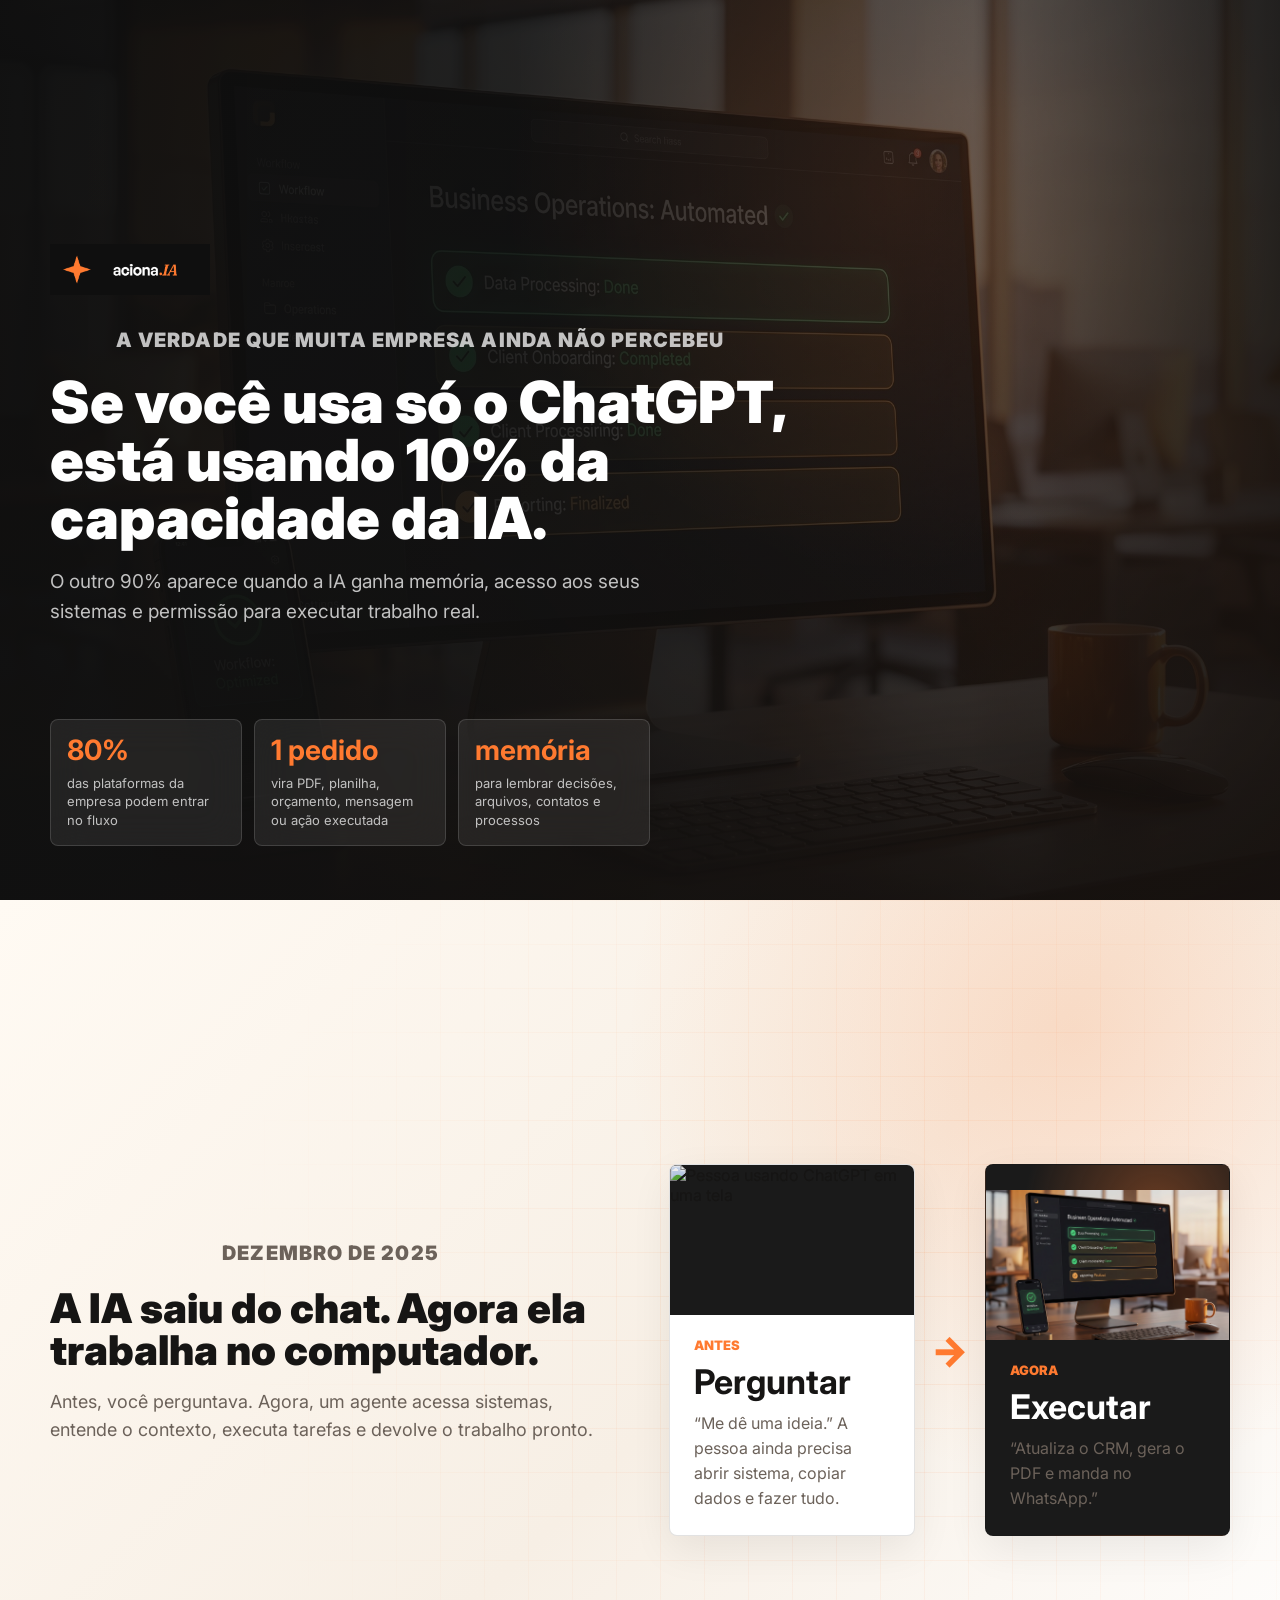
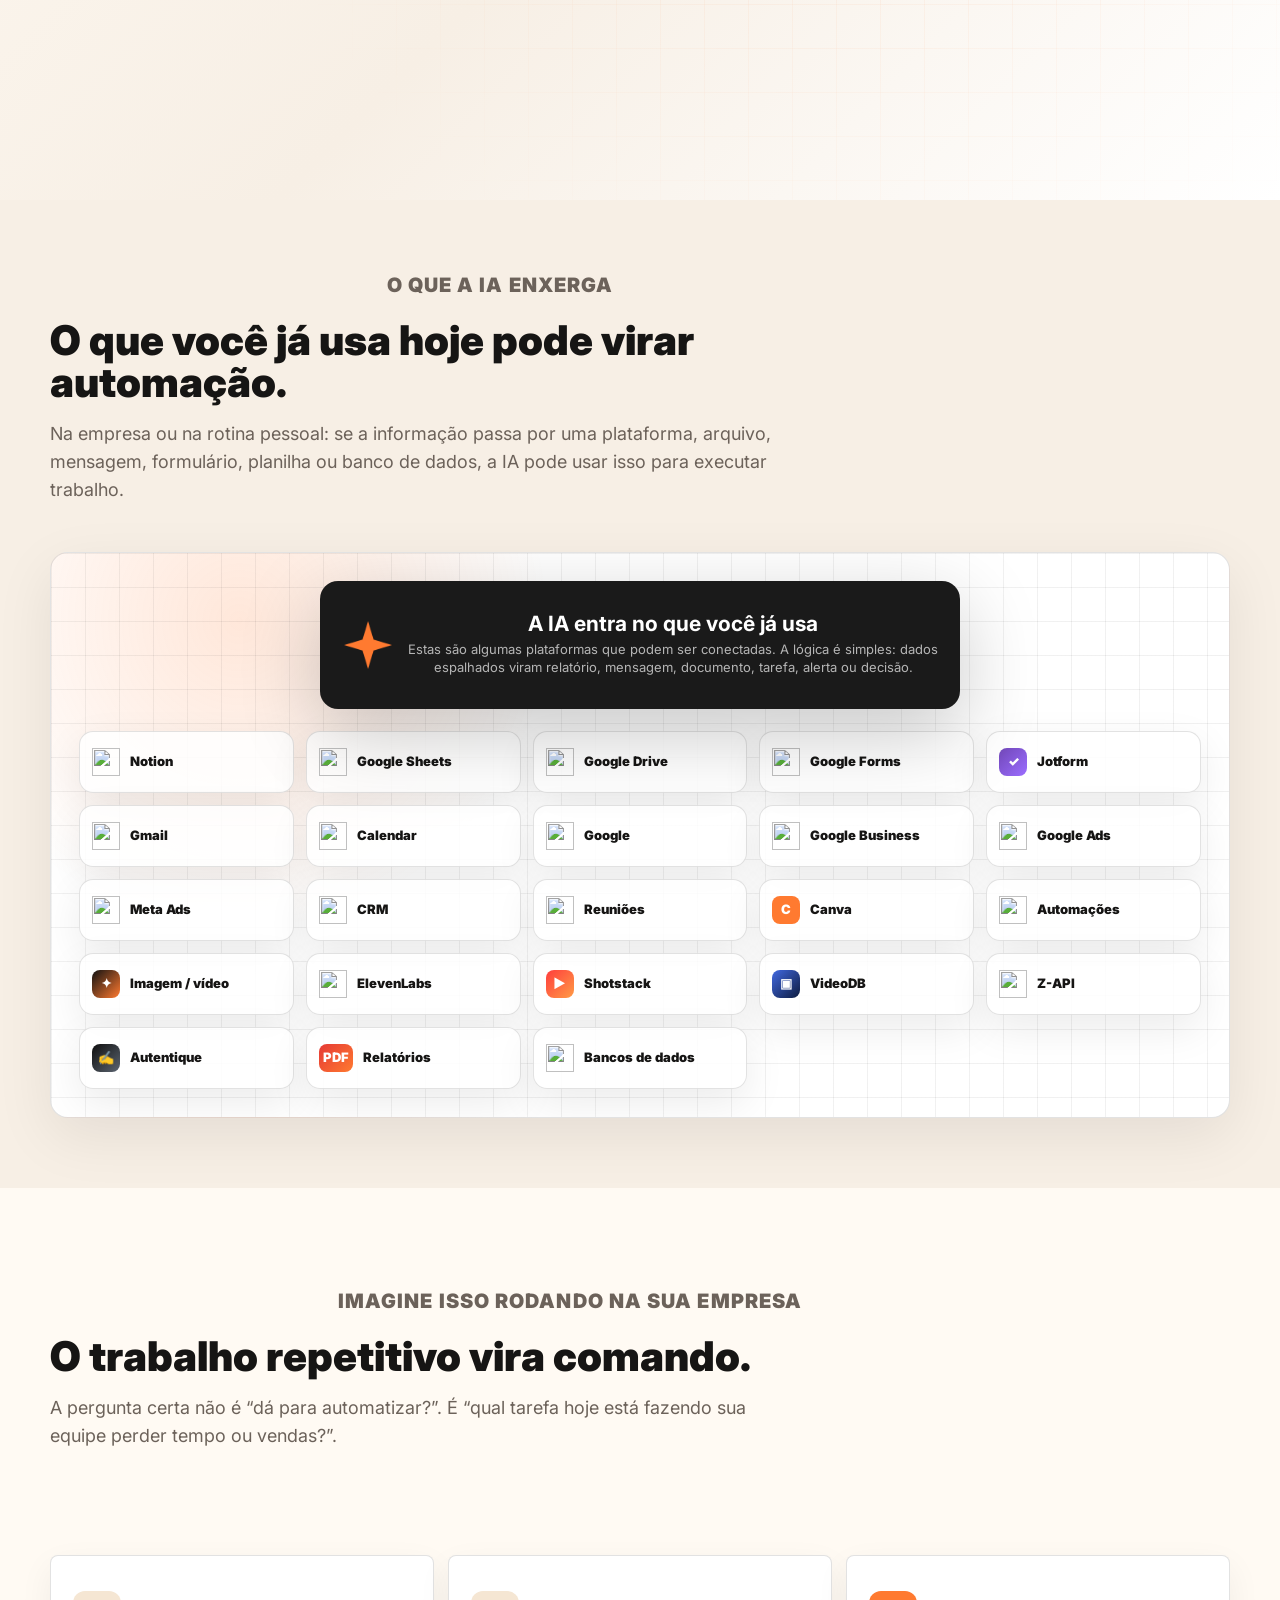
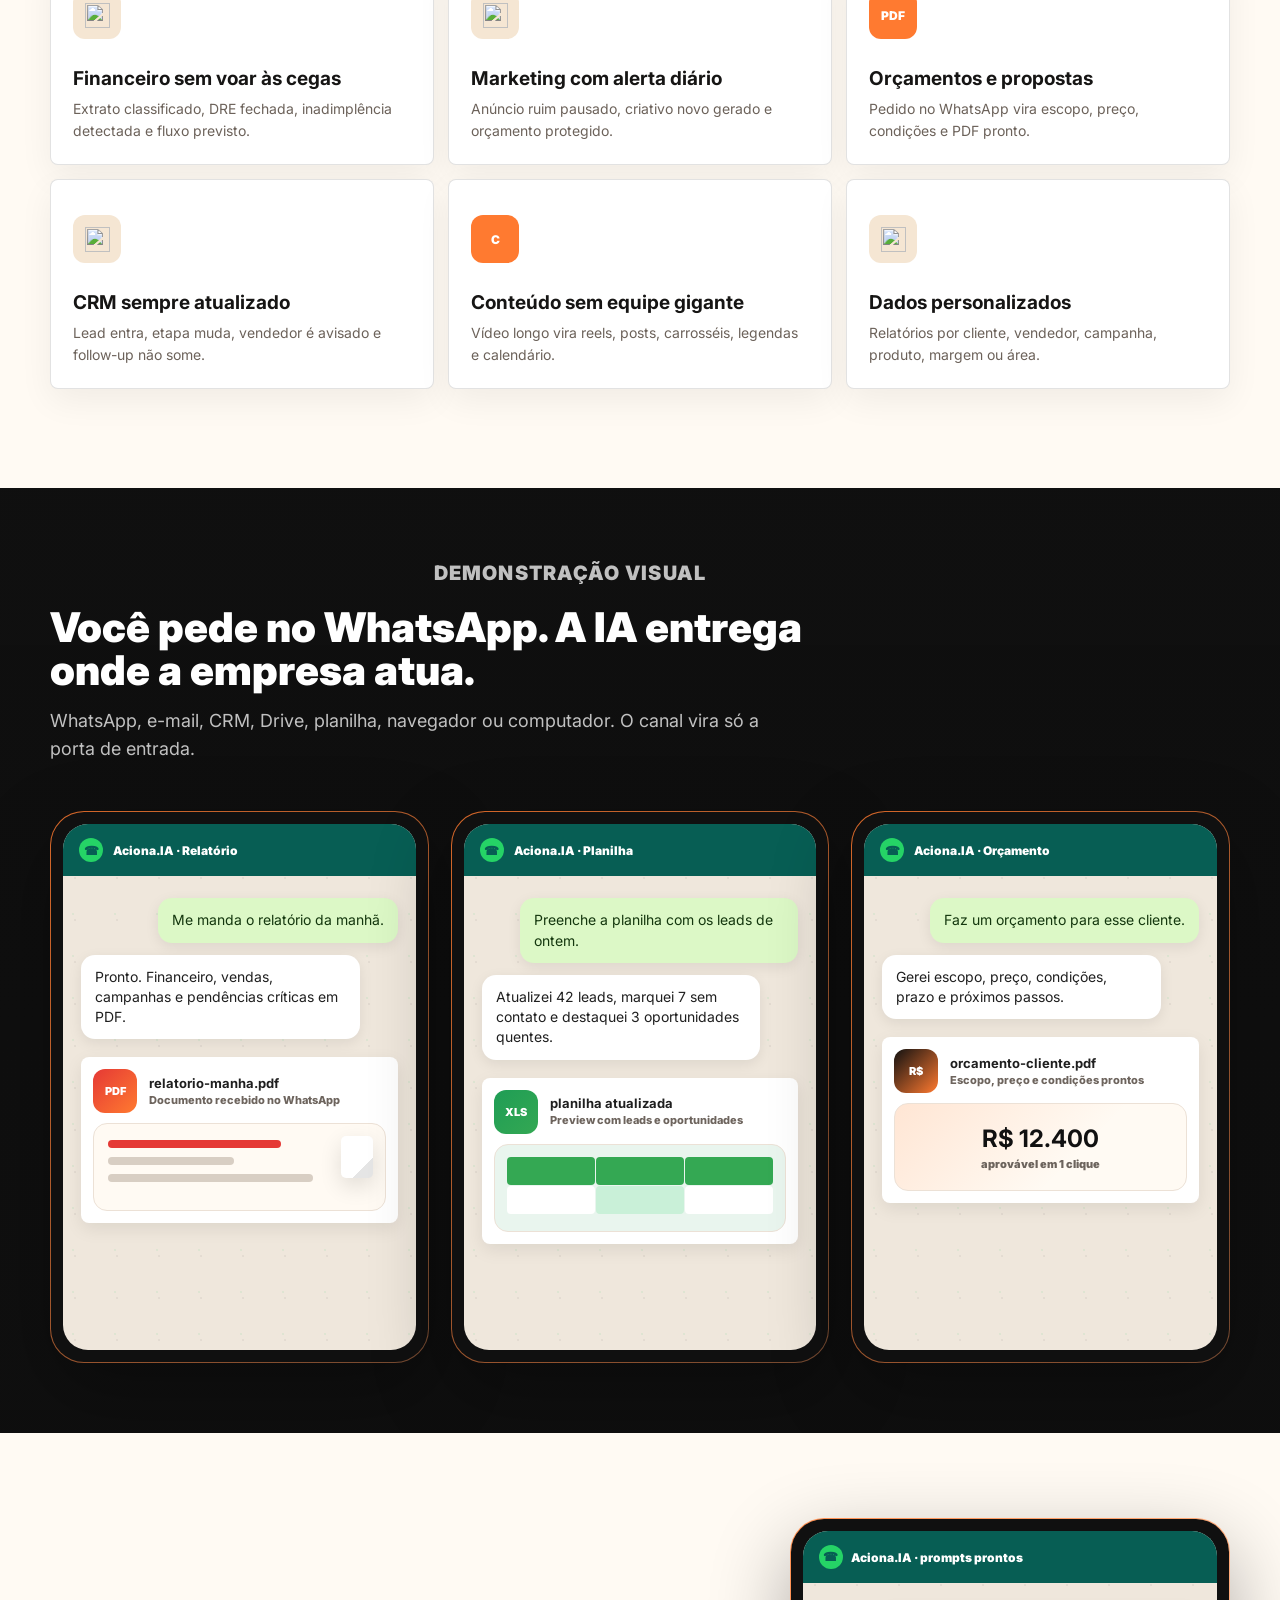
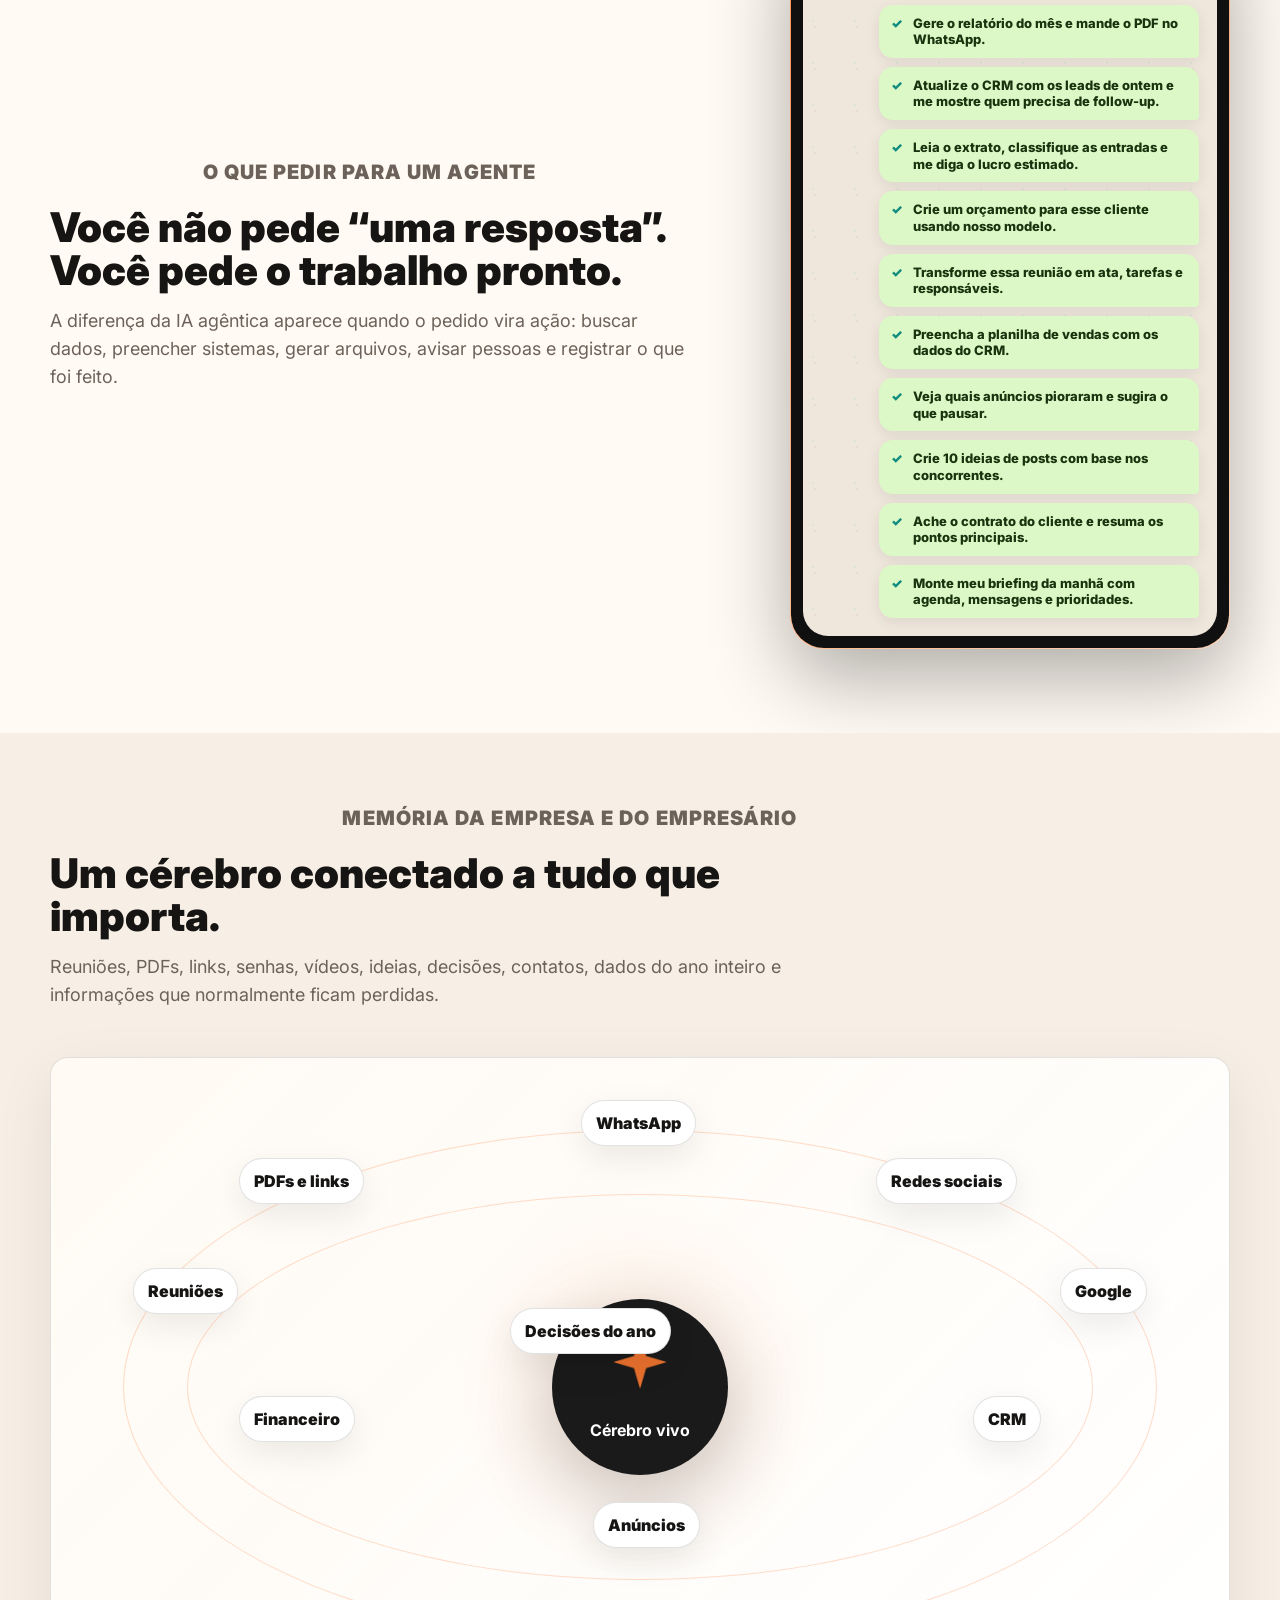
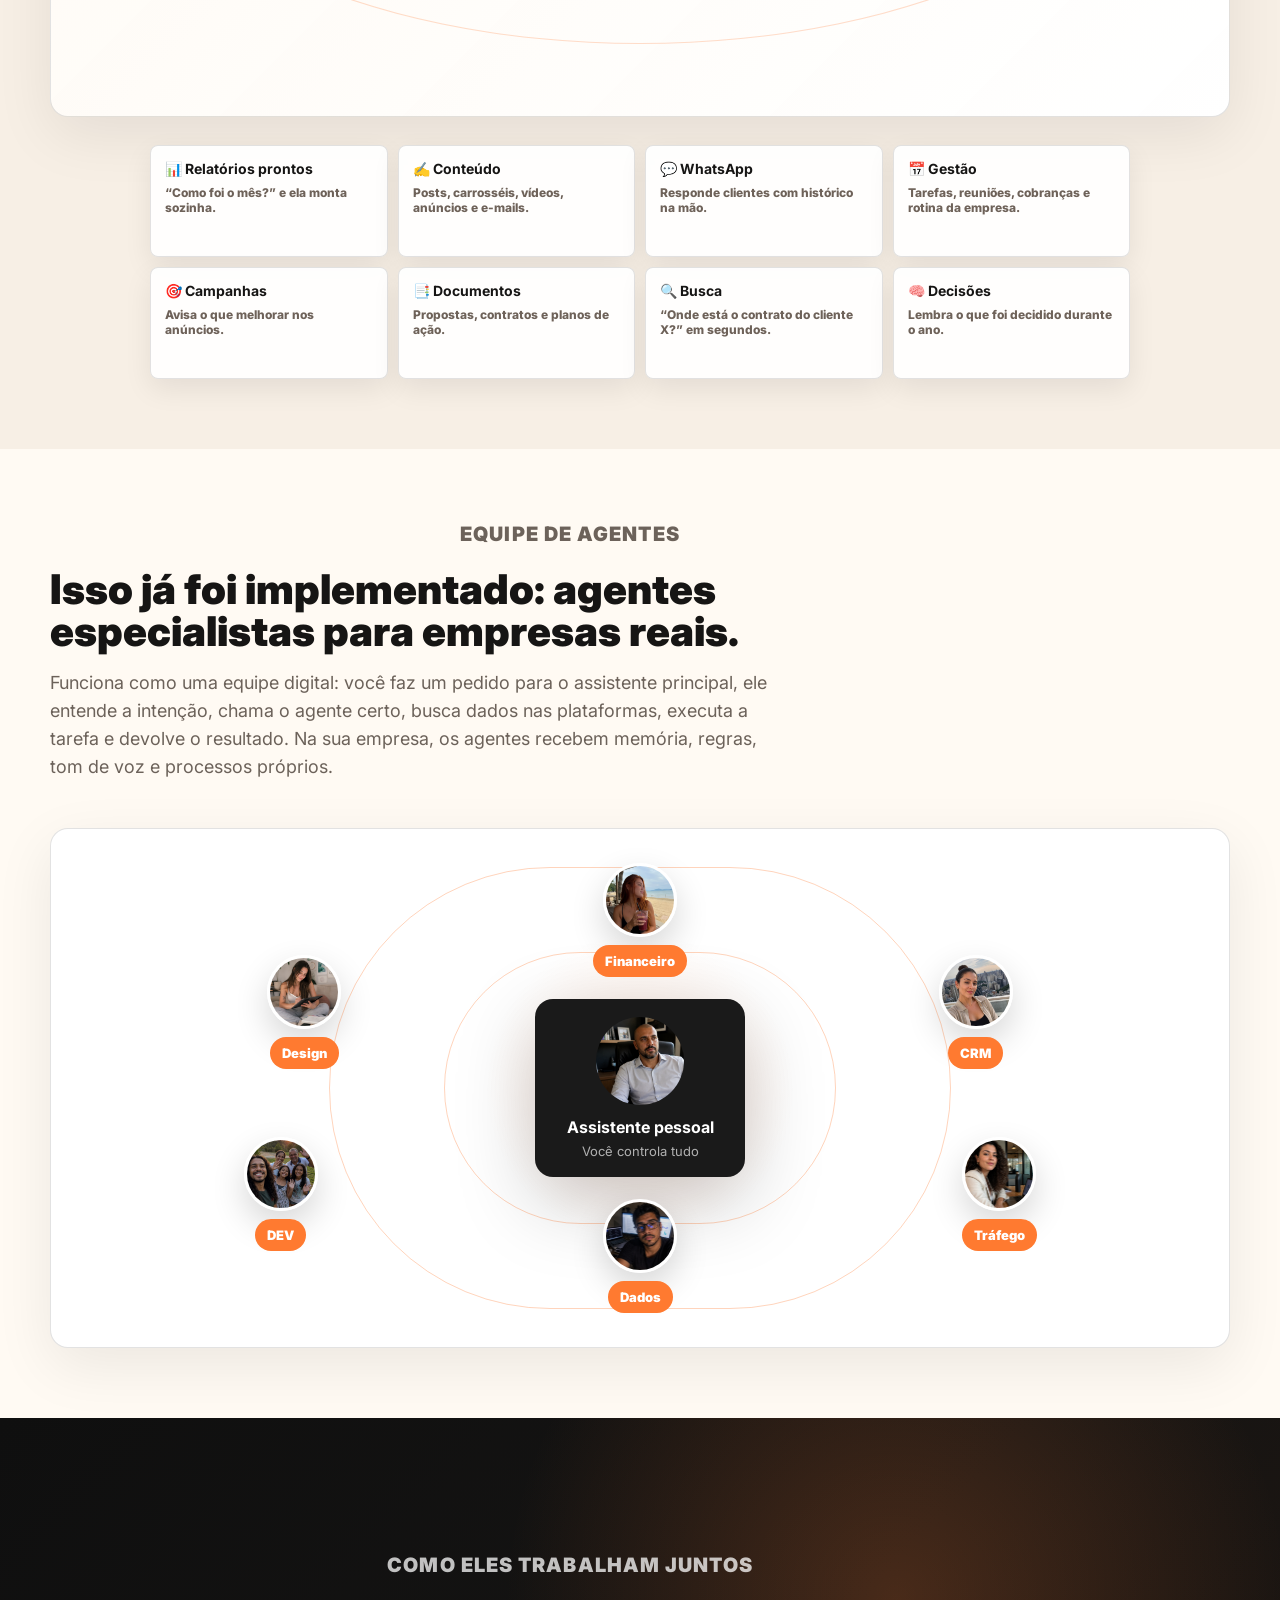
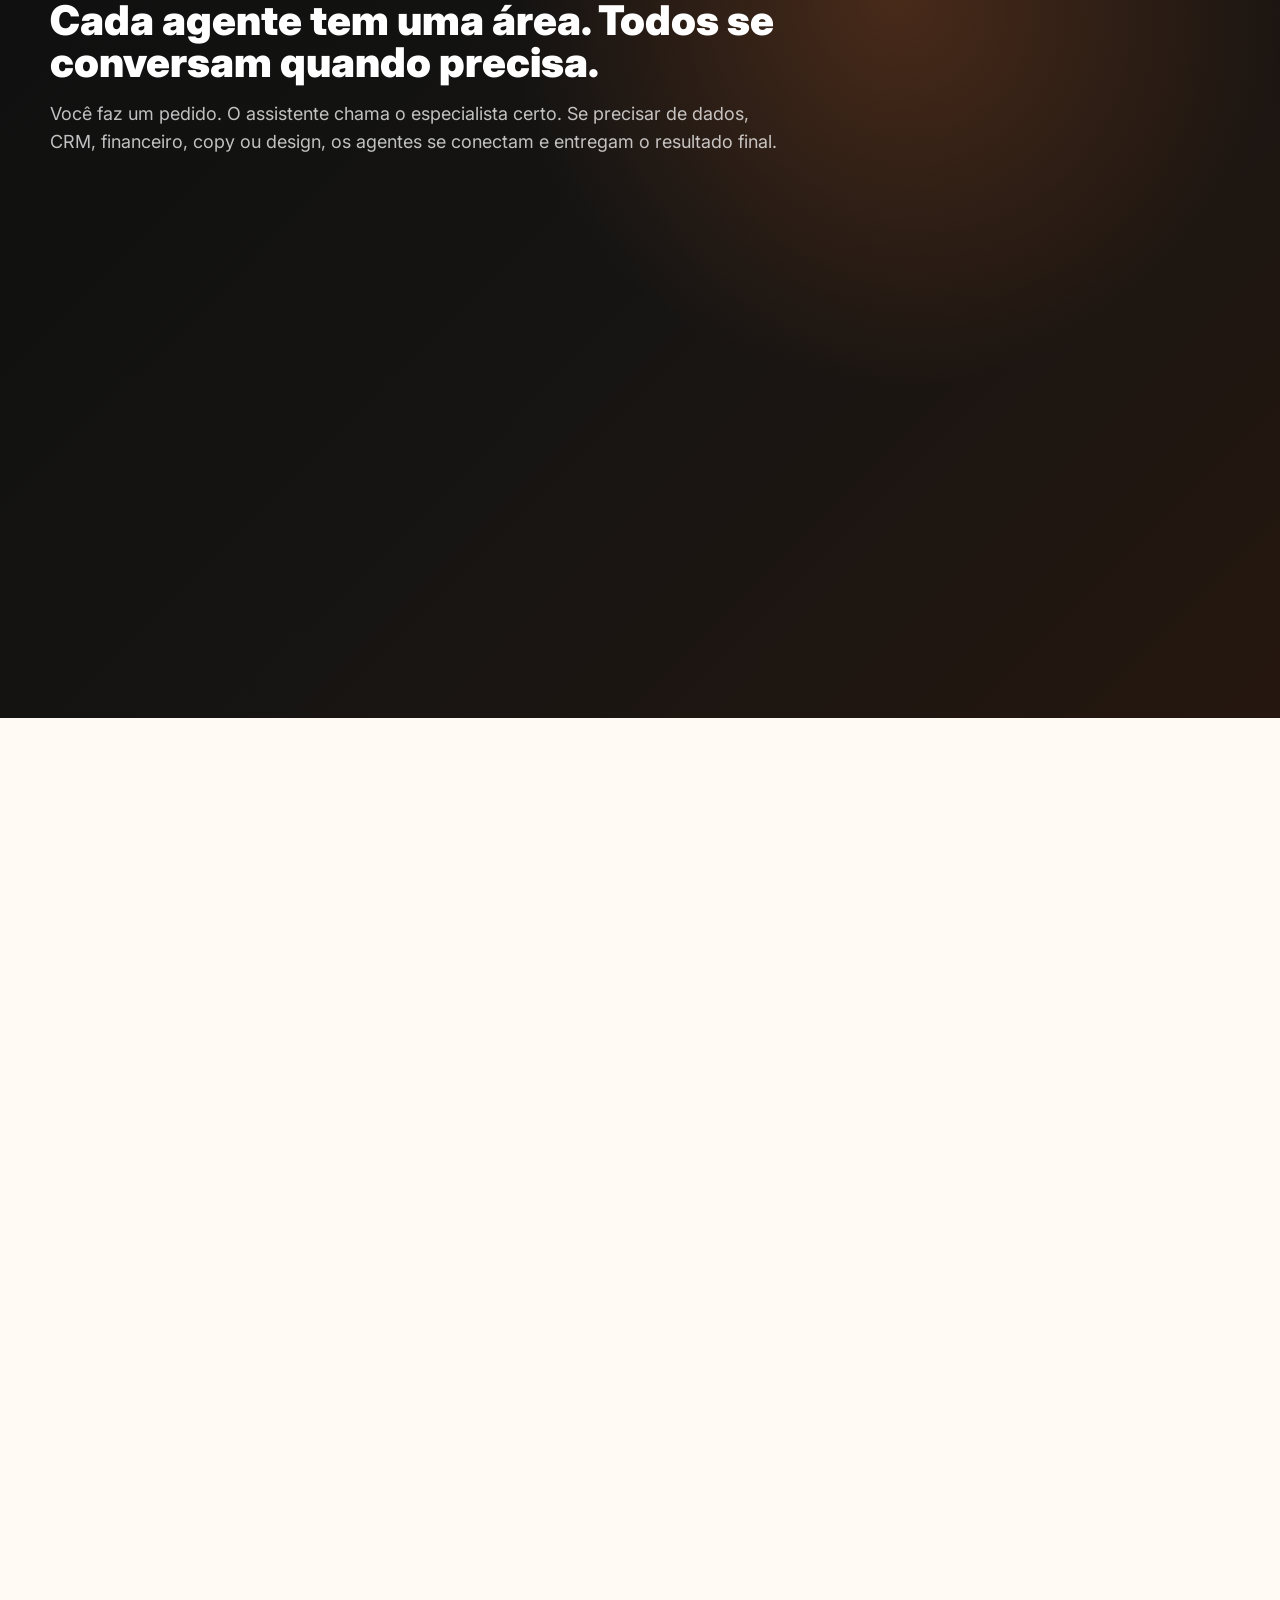
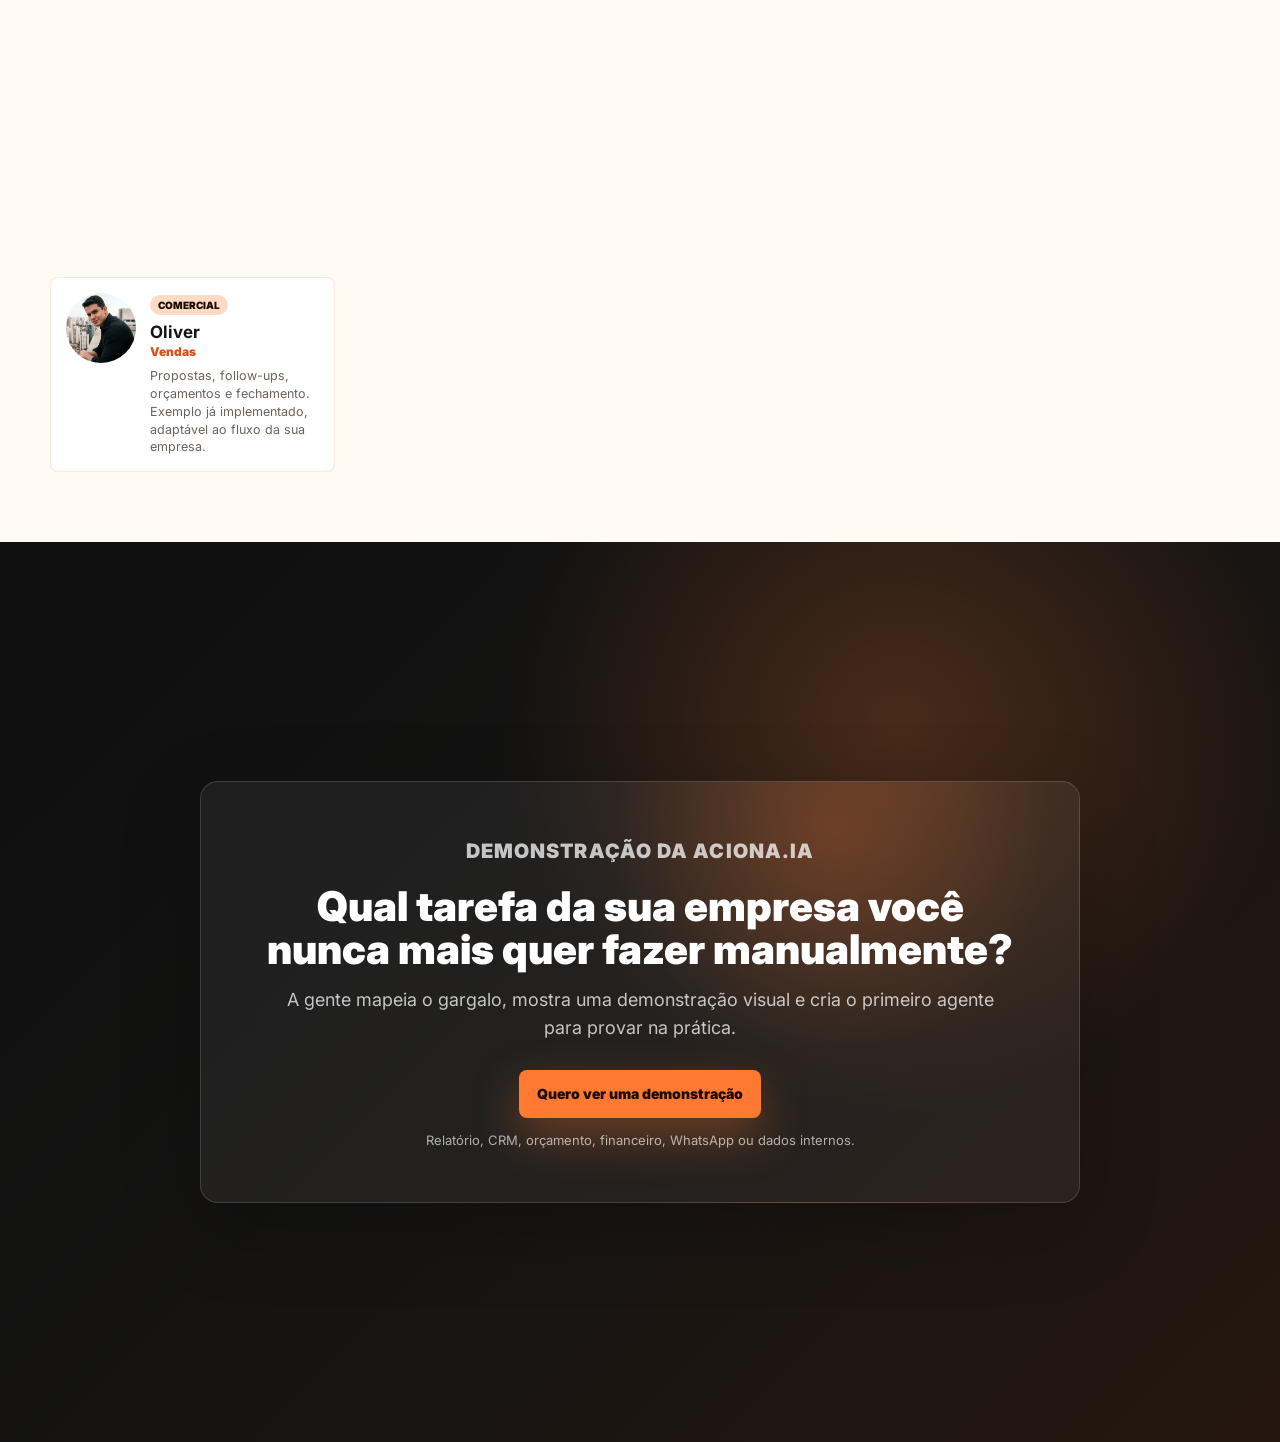
==== commit 7499e723: "Ajusta copy da seção de integrações" ====
--- a/index.html
+++ b/index.html
@@ -61,15 +61,15 @@
     <section class="slide theme-cream integration-slide">
       <div class="slide-heading" data-reveal>
         <p class="eyebrow">O que a IA enxerga</p>
-        <h2>Ela se conecta ao lugar onde sua empresa já trabalha.</h2>
-        <p class="short-copy">Planilhas, site, Google, formulários, CRM, WhatsApp, e-mail, calendário, Drive, anúncios, banco de dados e arquivos internos.</p>
+        <h2>O que você já usa hoje pode virar automação.</h2>
+        <p class="short-copy">Na empresa ou na rotina pessoal: se a informação passa por uma plataforma, arquivo, mensagem, formulário, planilha ou banco de dados, a IA pode usar isso para executar trabalho.</p>
       </div>
       <div class="integration-map" data-reveal>
         <div class="integration-center">
           <img src="assets/brand/simbolo-aciona.png" alt="">
           <div>
-            <strong>IA integrada a tudo</strong>
-            <span>Algumas das plataformas que a Aciona.IA pode conectar para transformar dados espalhados em ação.</span>
+            <strong>A IA entra no que você já usa</strong>
+            <span>Estas são algumas plataformas que podem ser conectadas. A lógica é simples: dados espalhados viram relatório, mensagem, documento, tarefa, alerta ou decisão.</span>
           </div>
         </div>
         <div class="platform-cloud" aria-label="Plataformas integráveis">
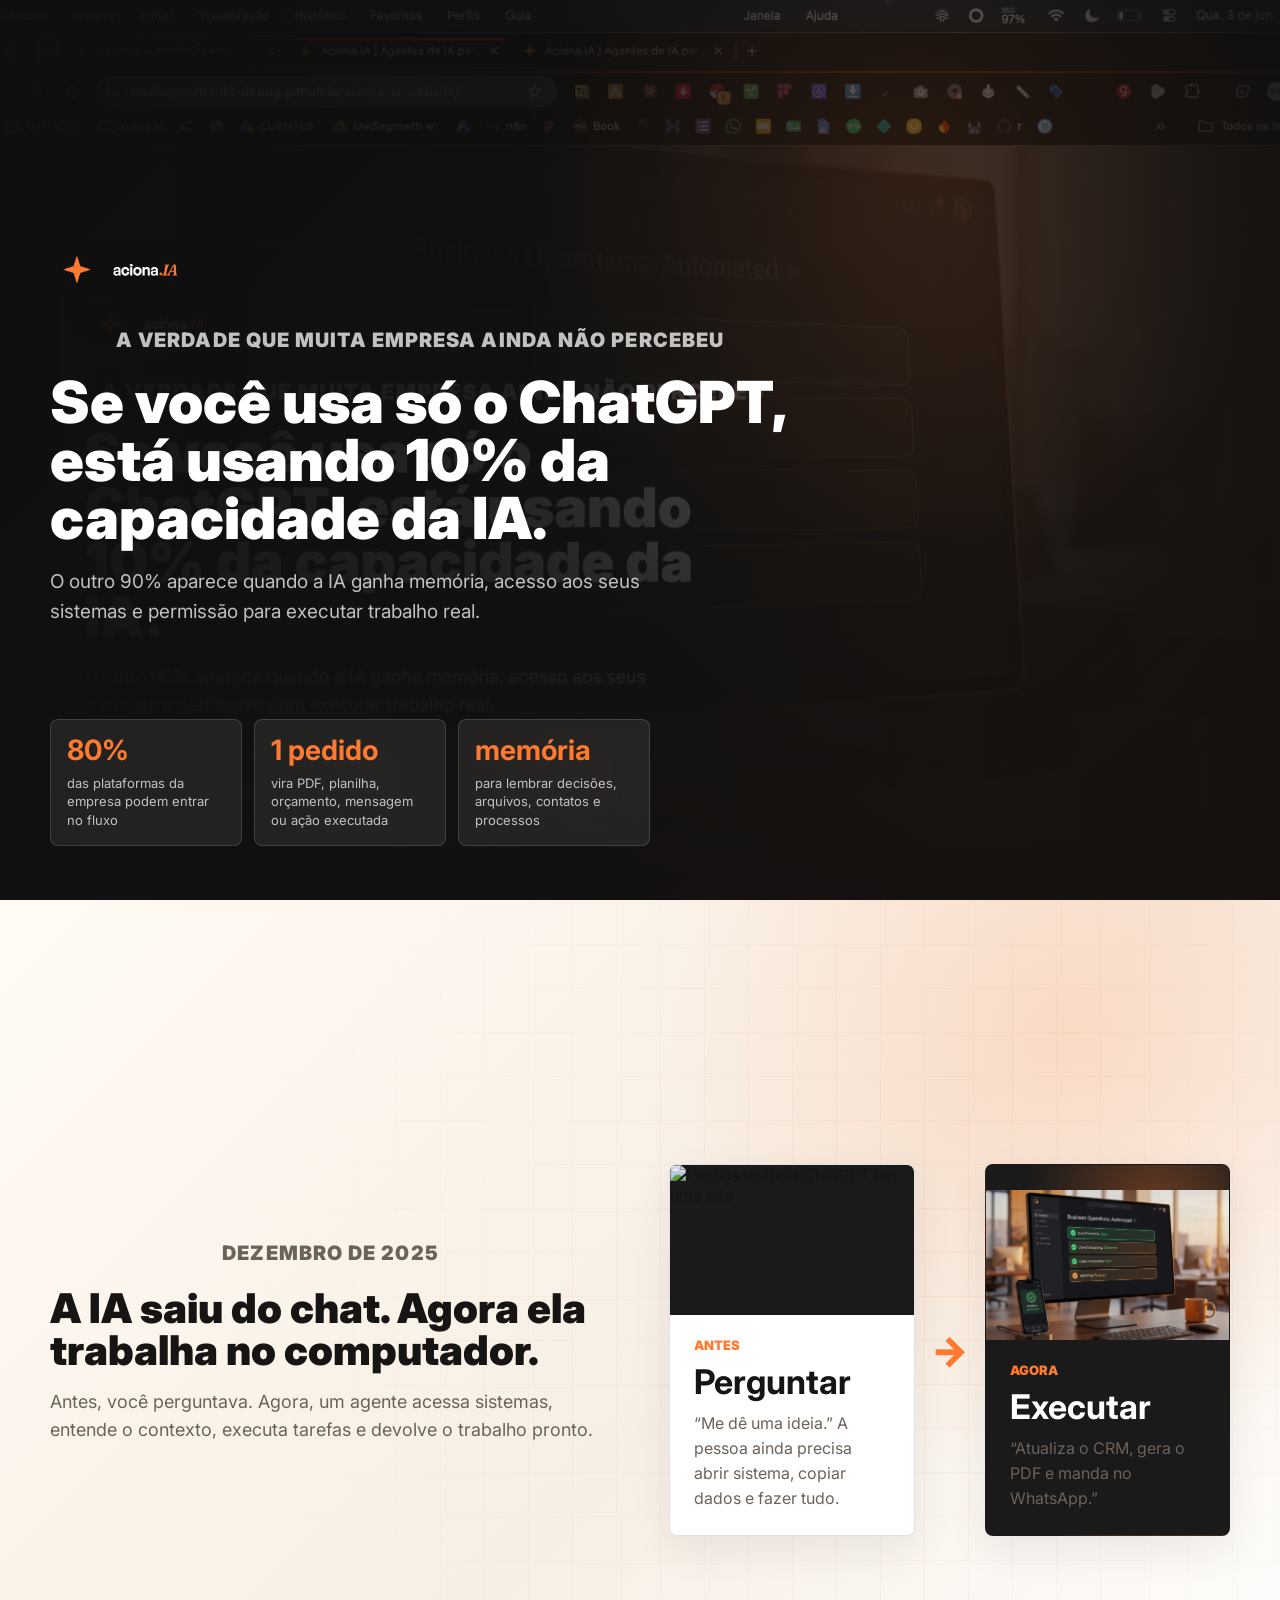
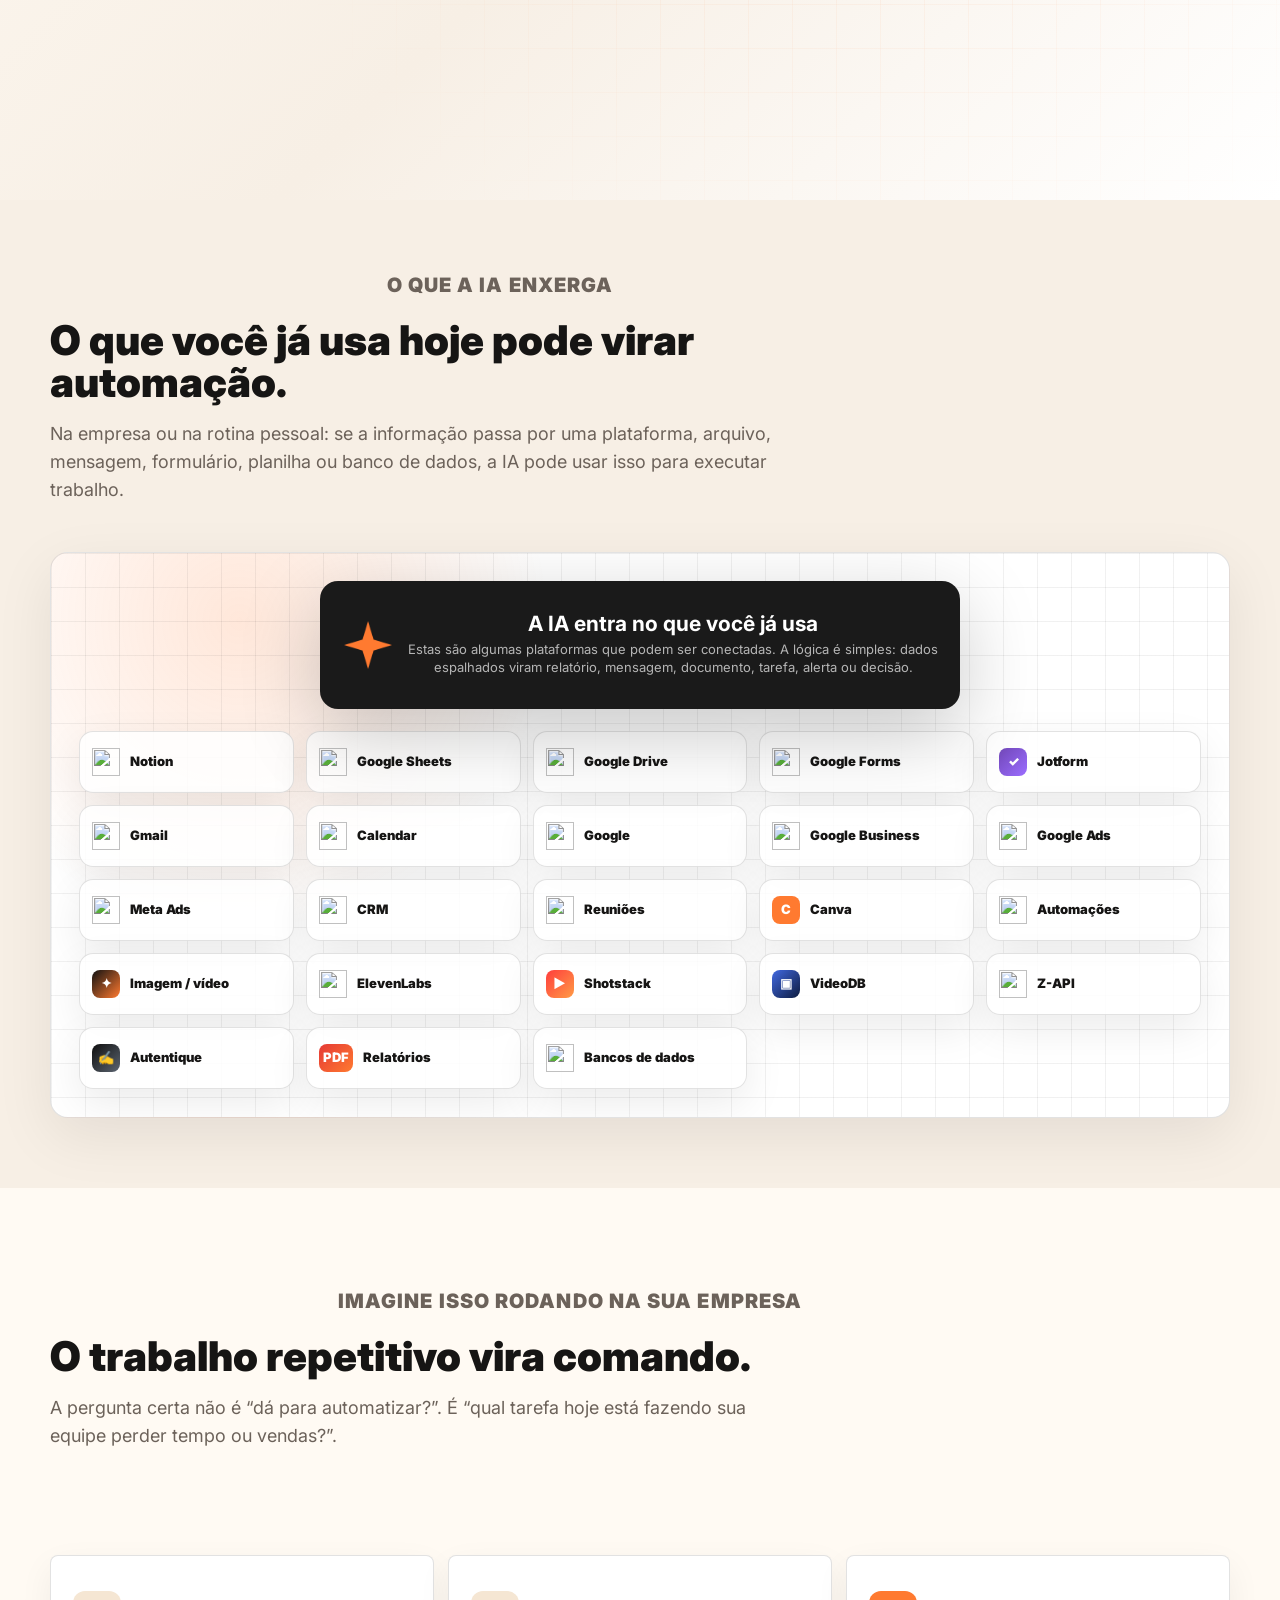
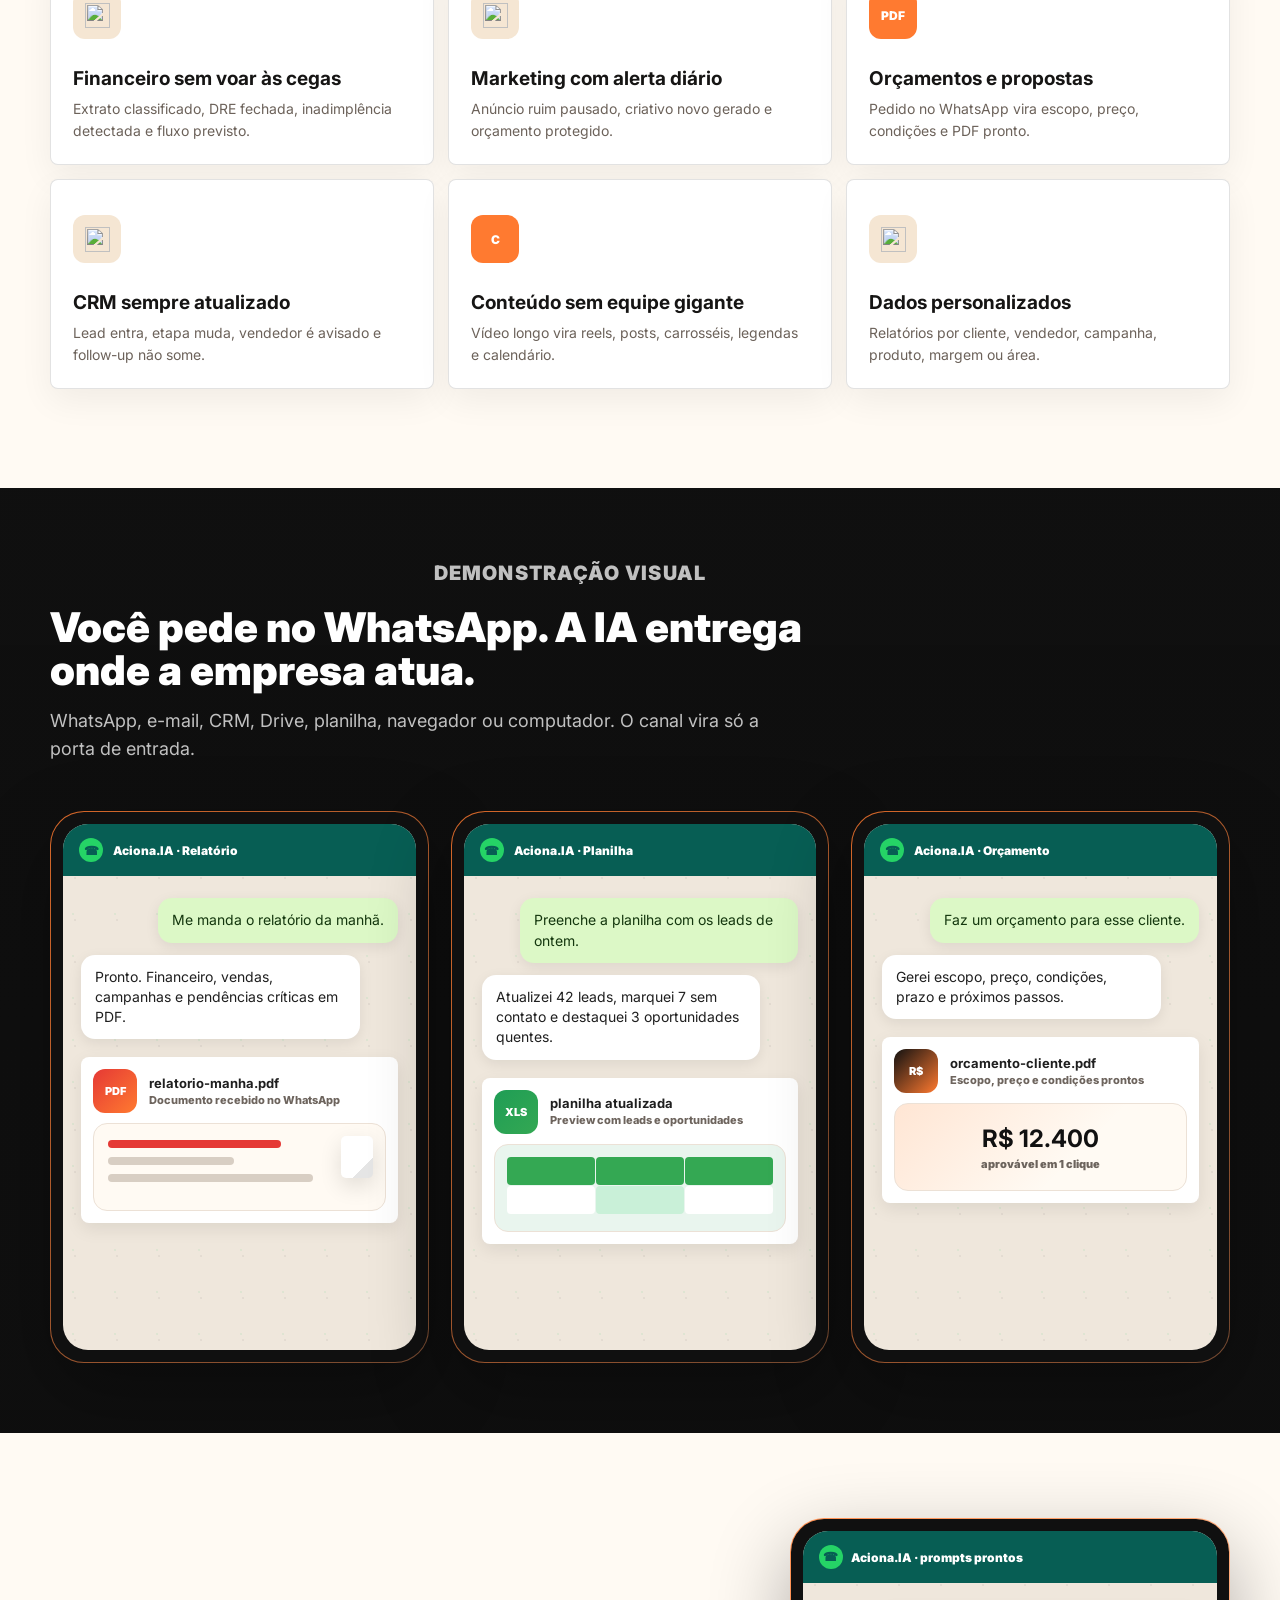
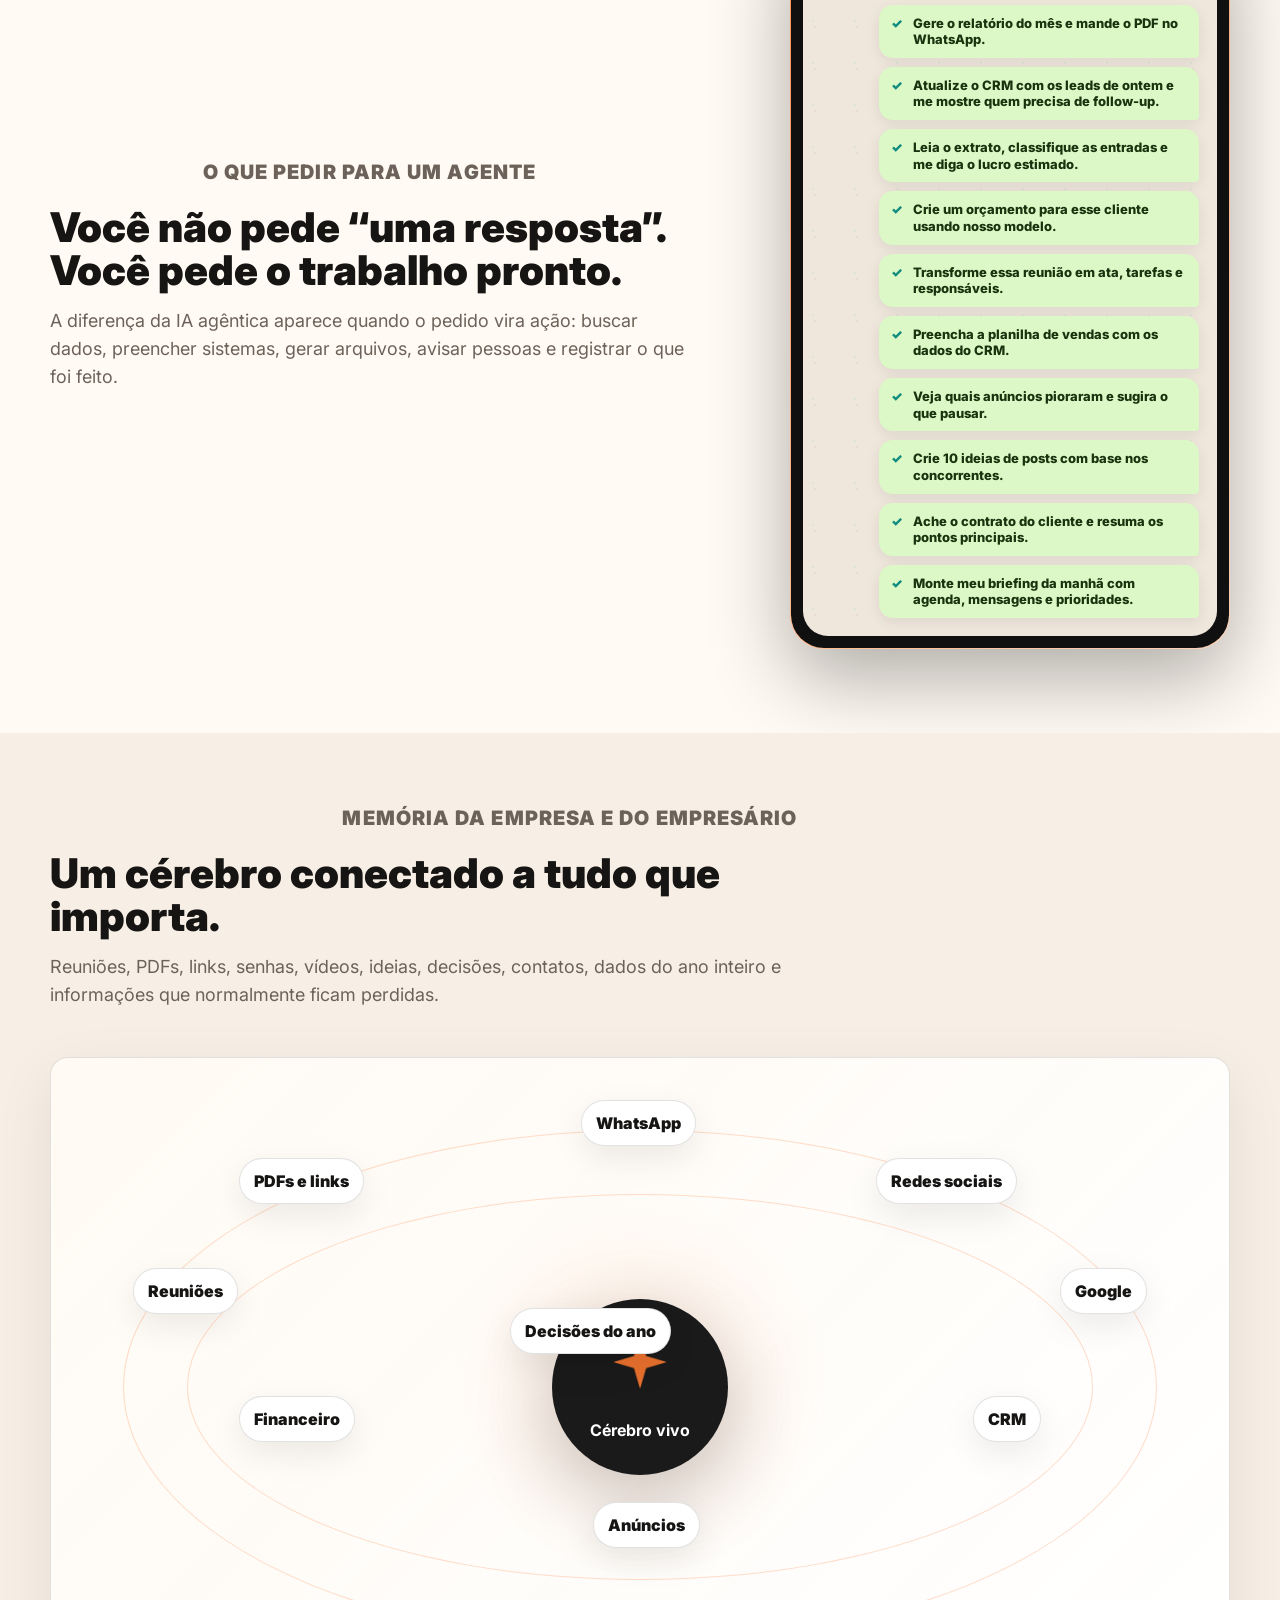
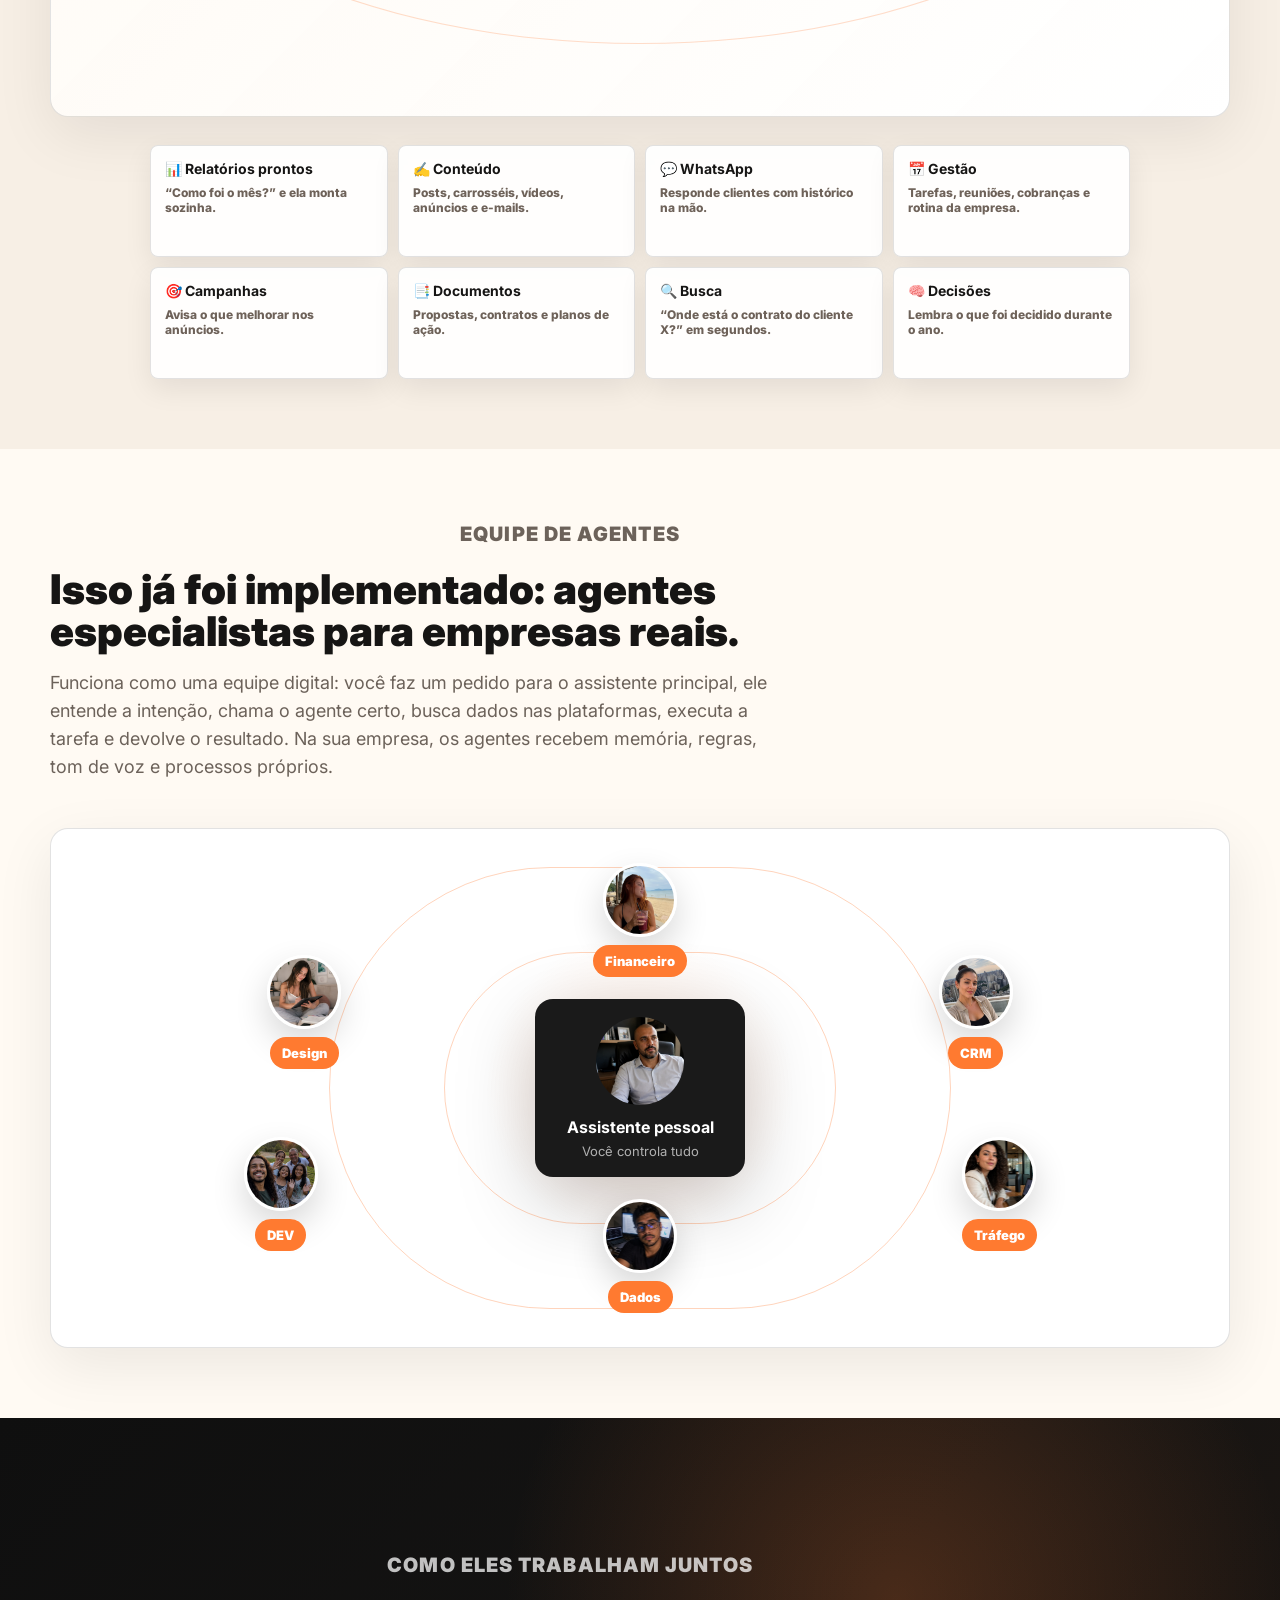
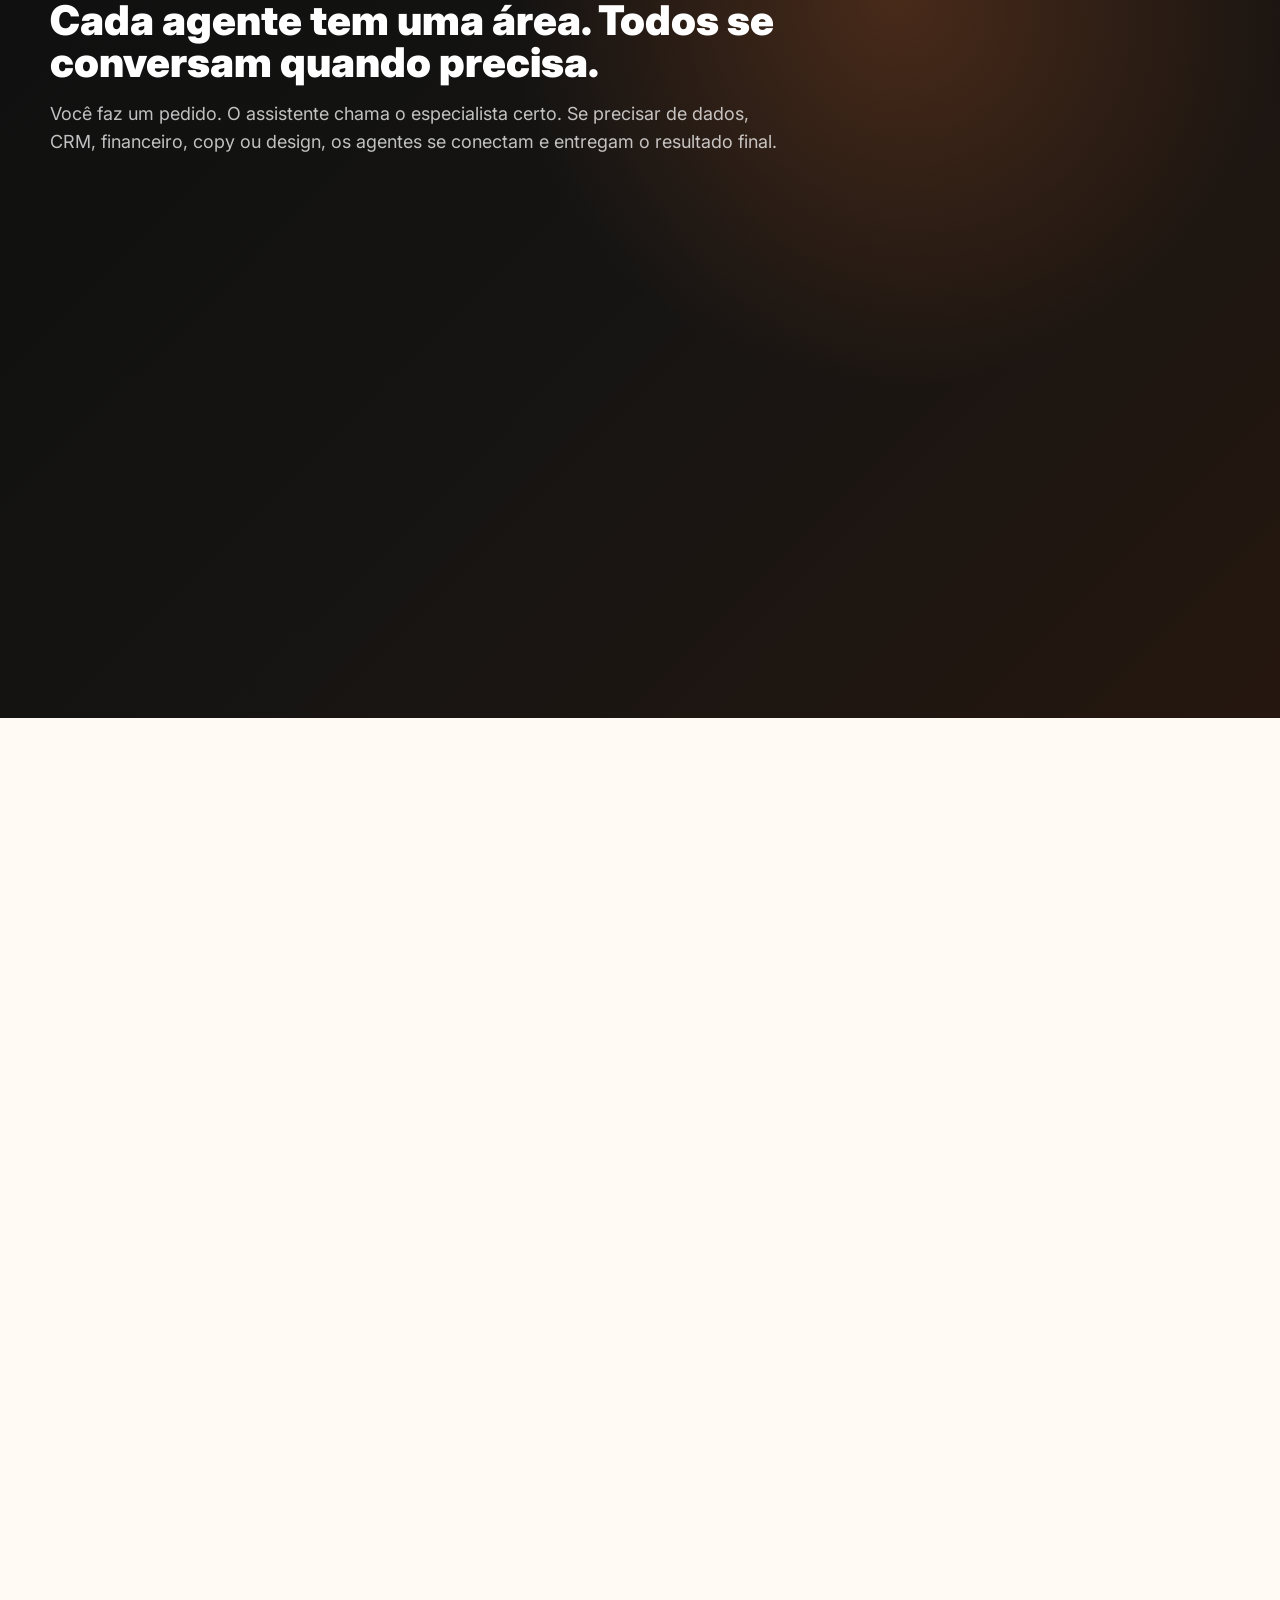
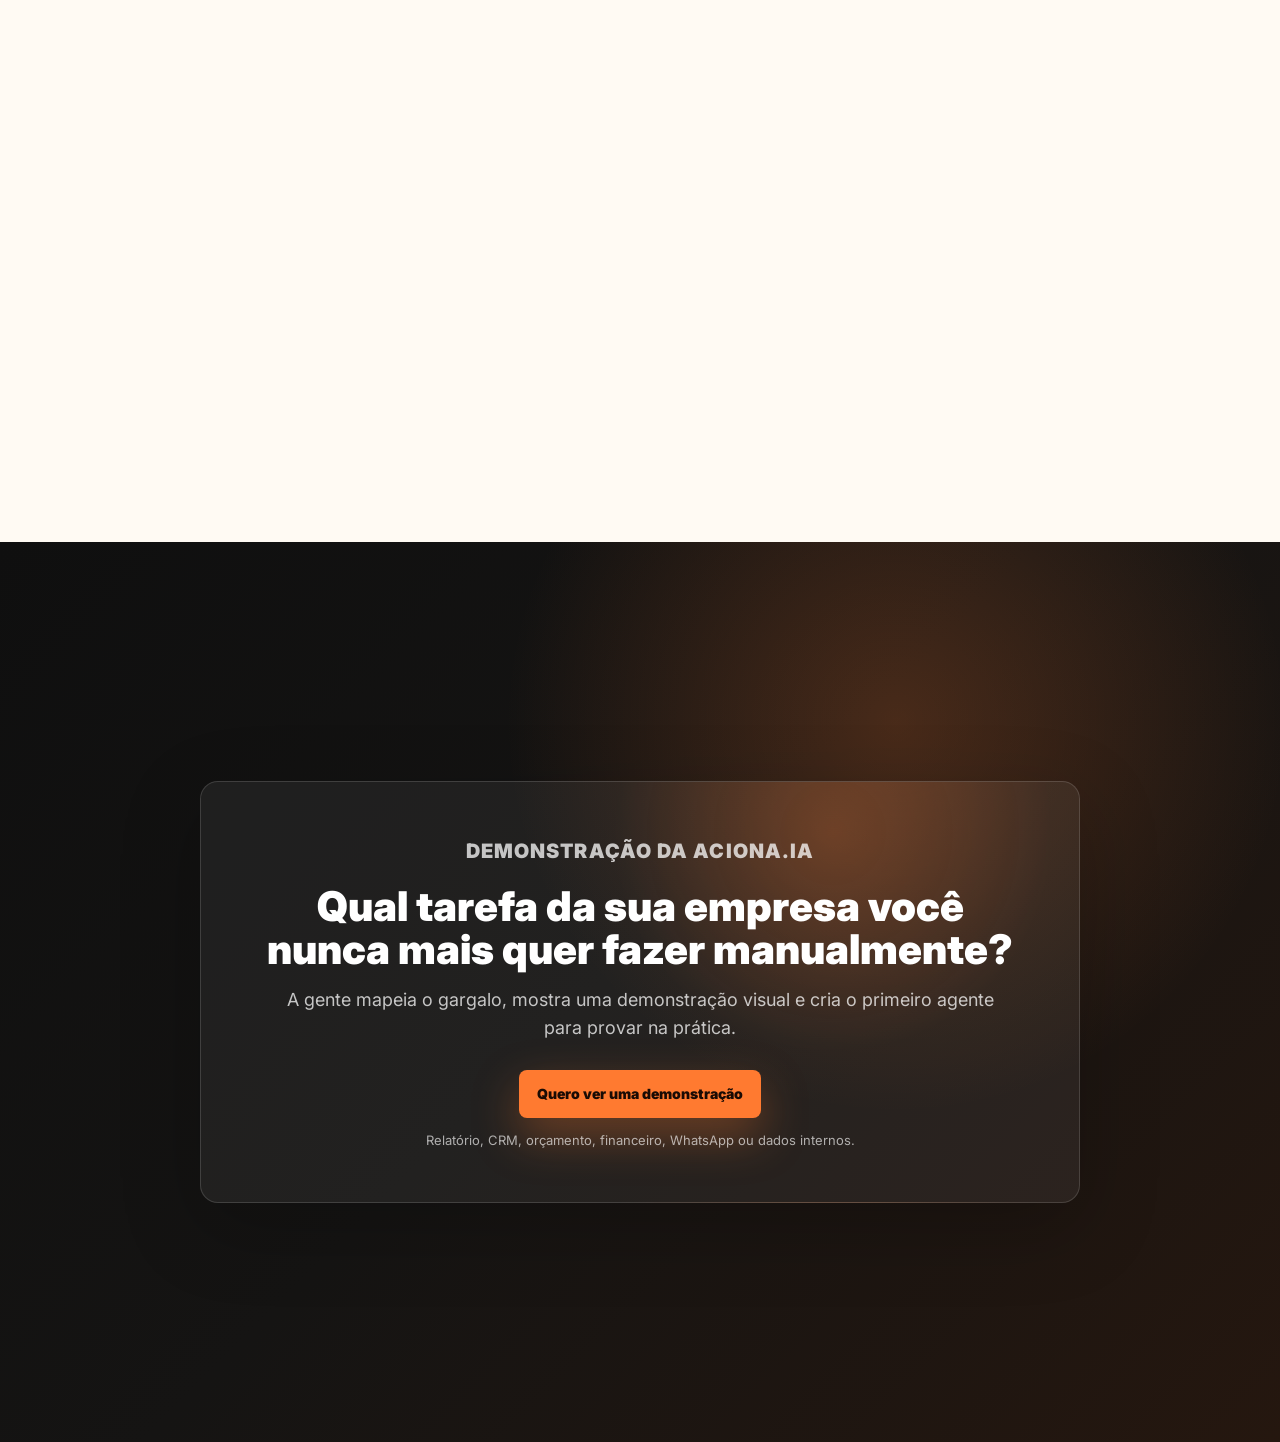
==== commit dea865a6: "Troca imagem do hero para cérebro Aciona" ====
--- a/index.html
+++ b/index.html
@@ -16,7 +16,7 @@
   <main id="top" class="deck">
     <section class="slide hero-slide theme-dark">
       <div class="hero-bg" aria-hidden="true">
-        <img src="assets/showcase/higgsfield-hero-brain.jpg?v=20260603-hf2" alt="">
+        <img src="assets/showcase/hero-cerebro-aciona-screenshot.png?v=20260603-print" alt="">
       </div>
       <div class="hero-copy" data-reveal>
         <img class="hero-logo" src="assets/brand/logo-aciona.png" alt="Aciona.IA">
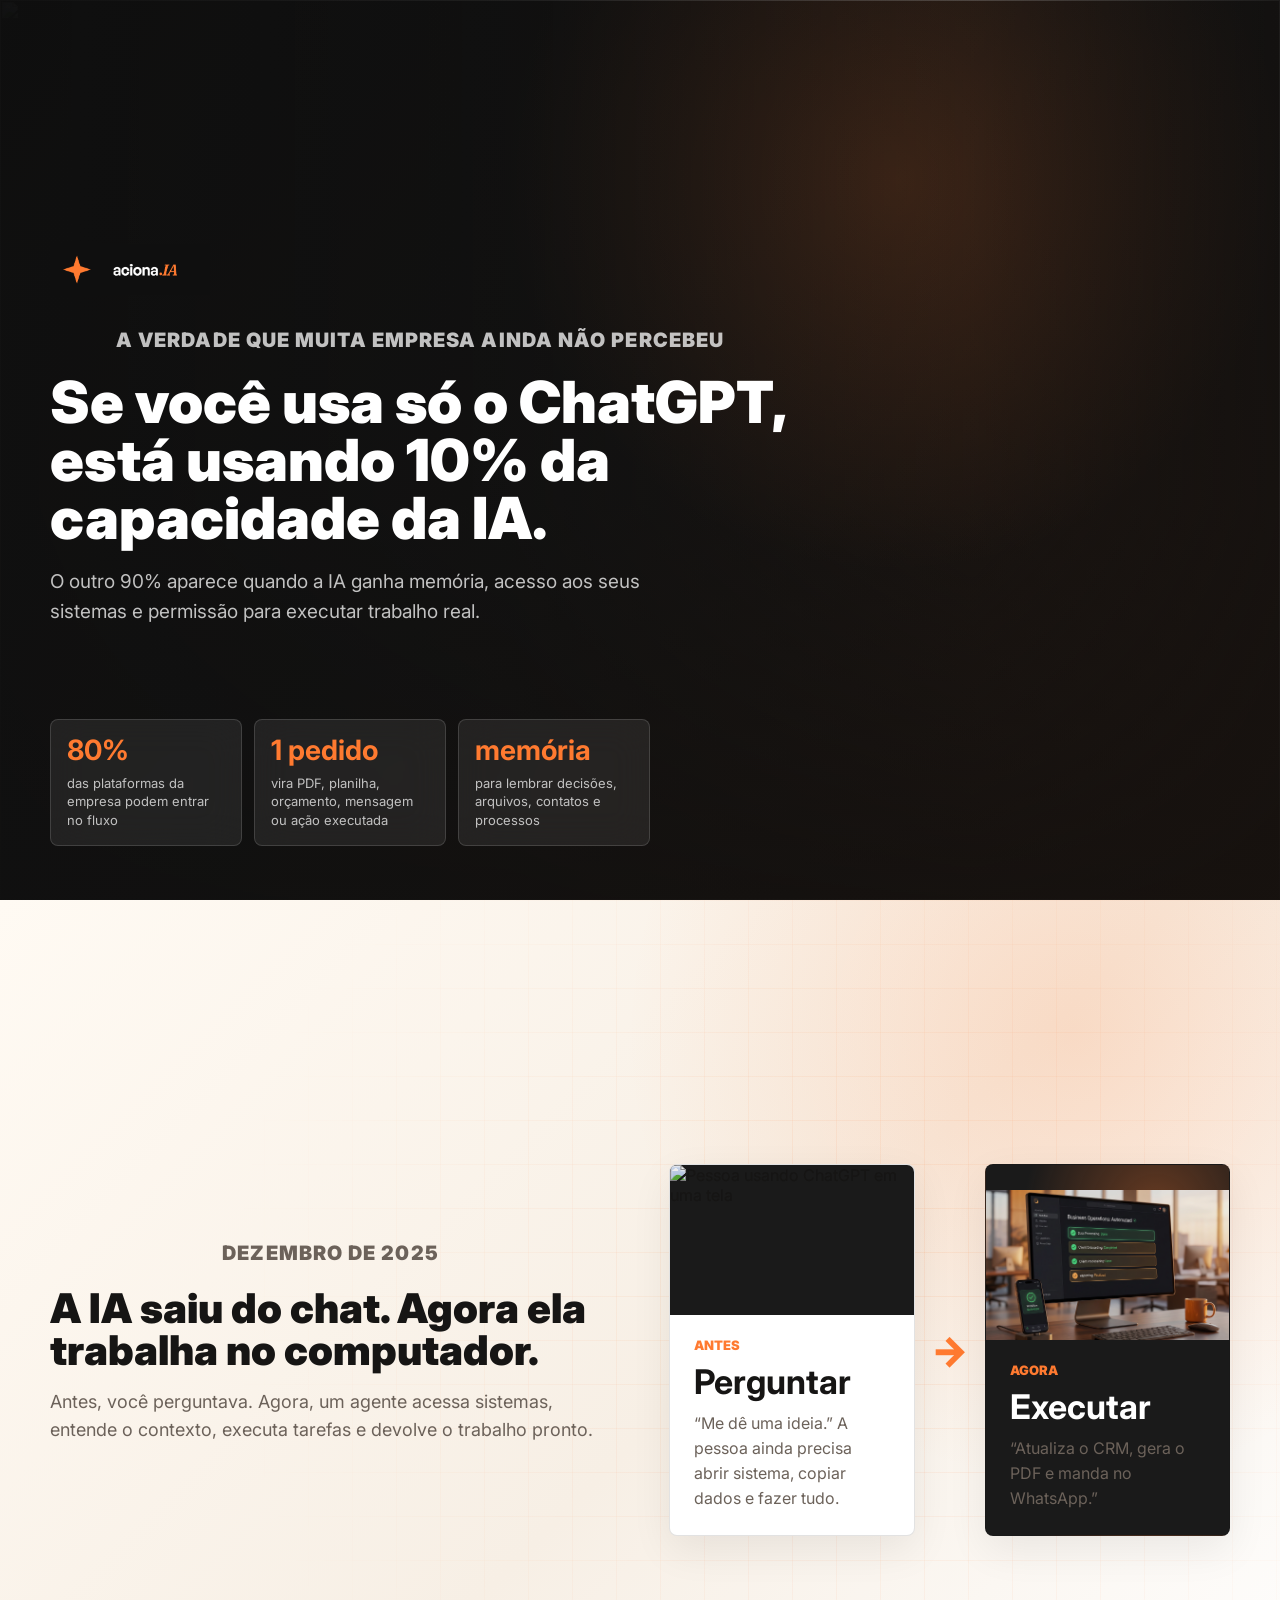
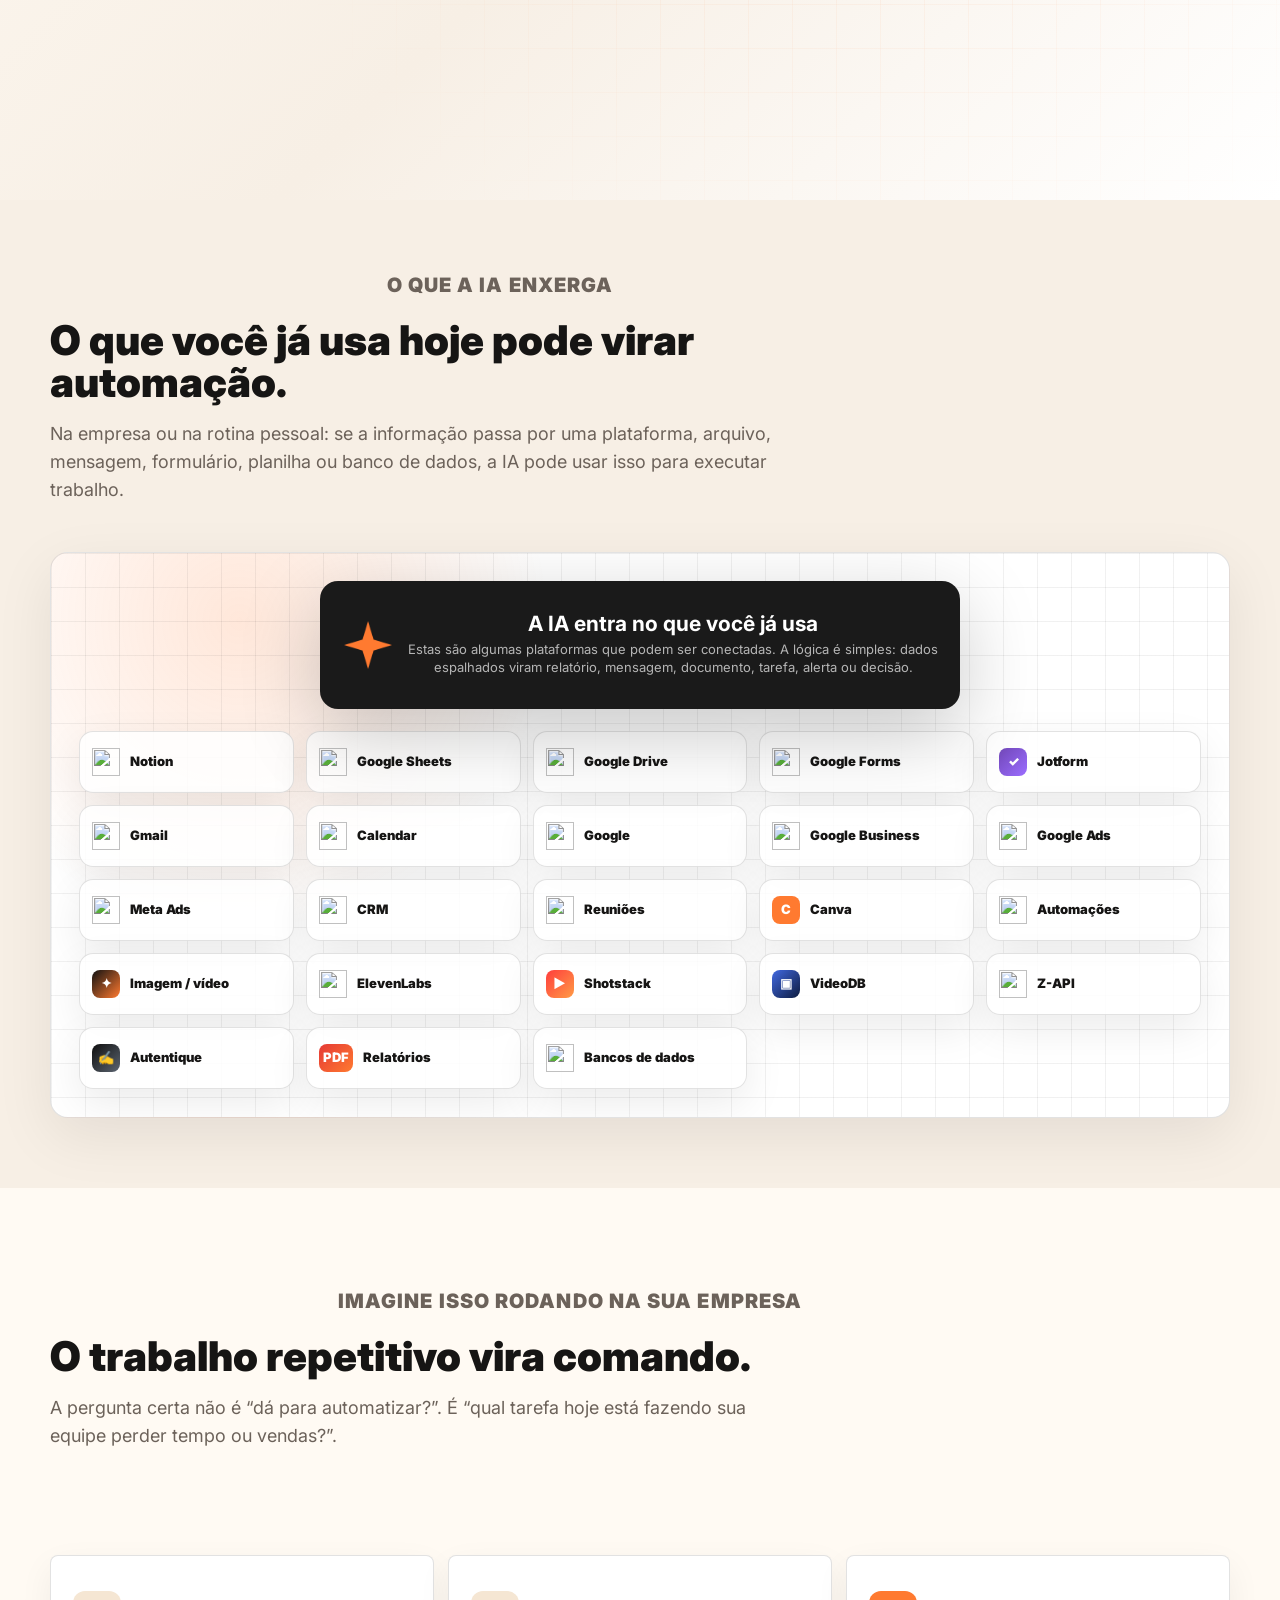
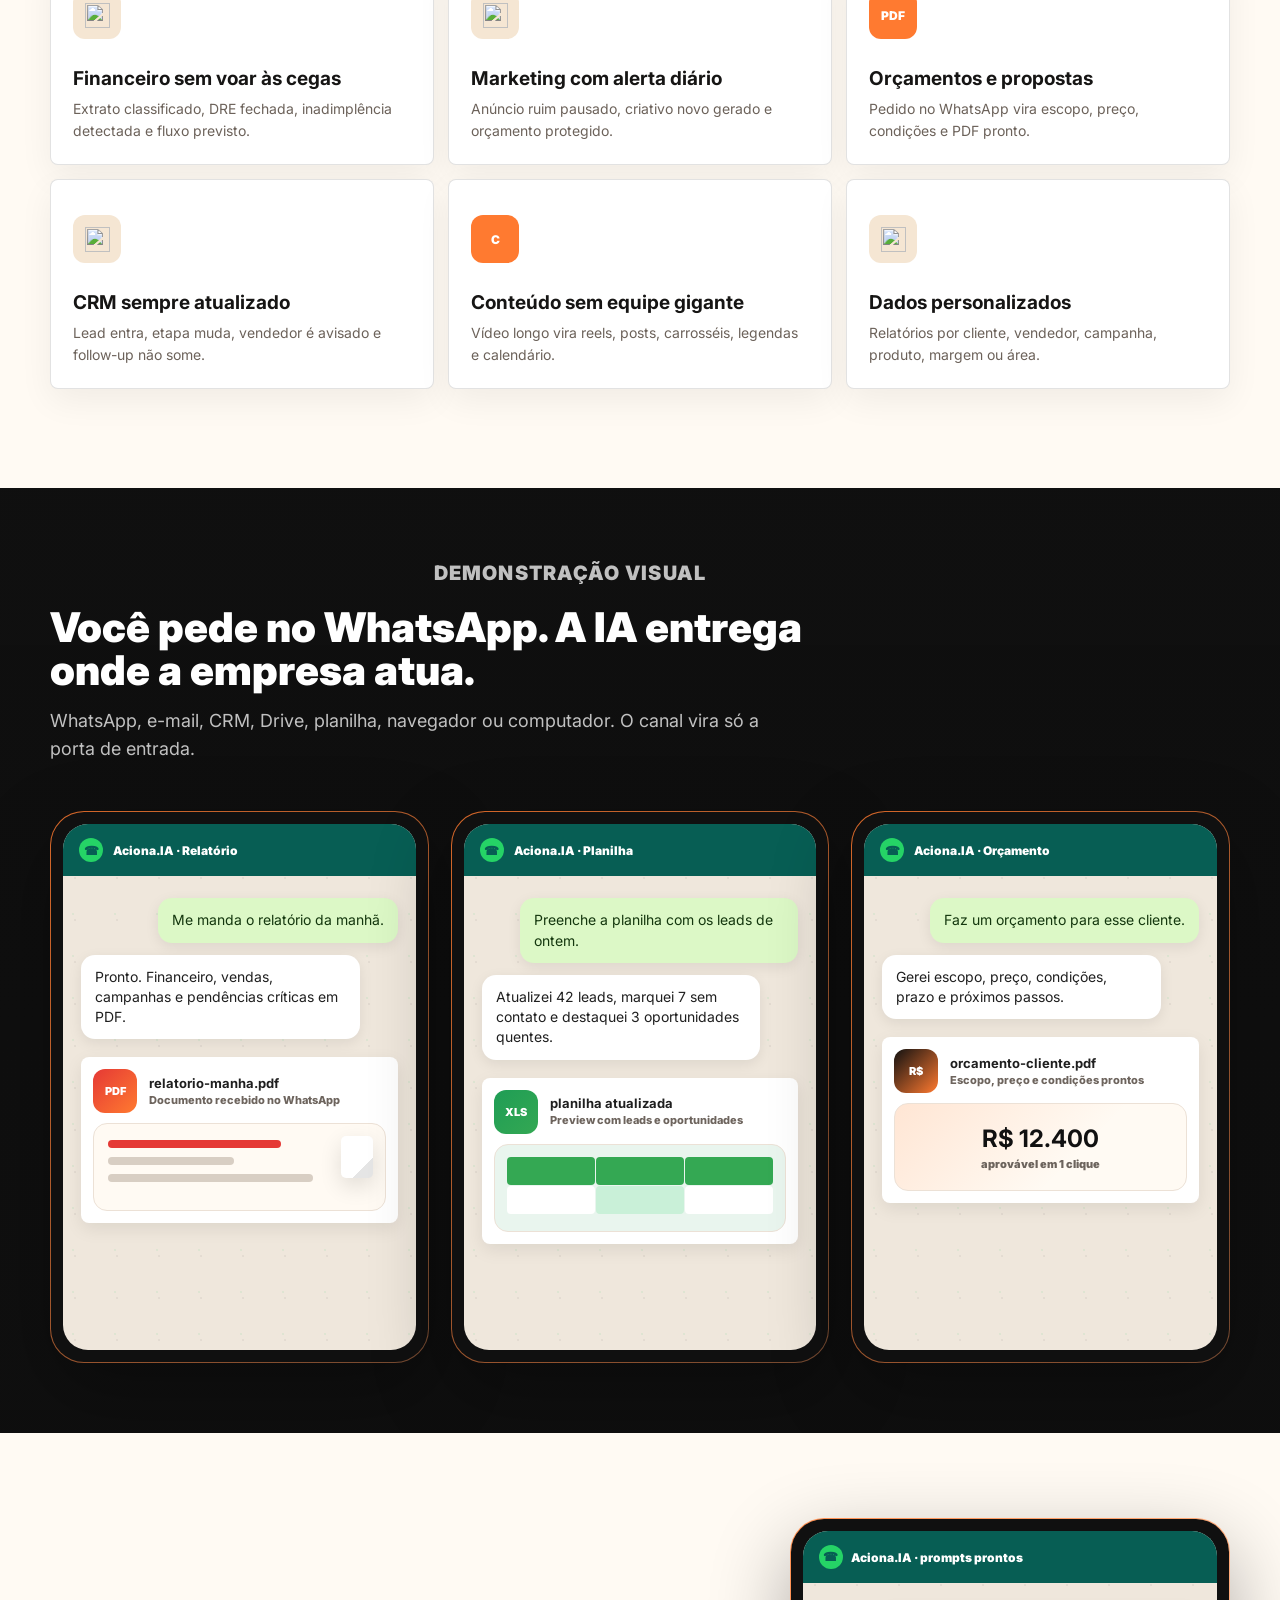
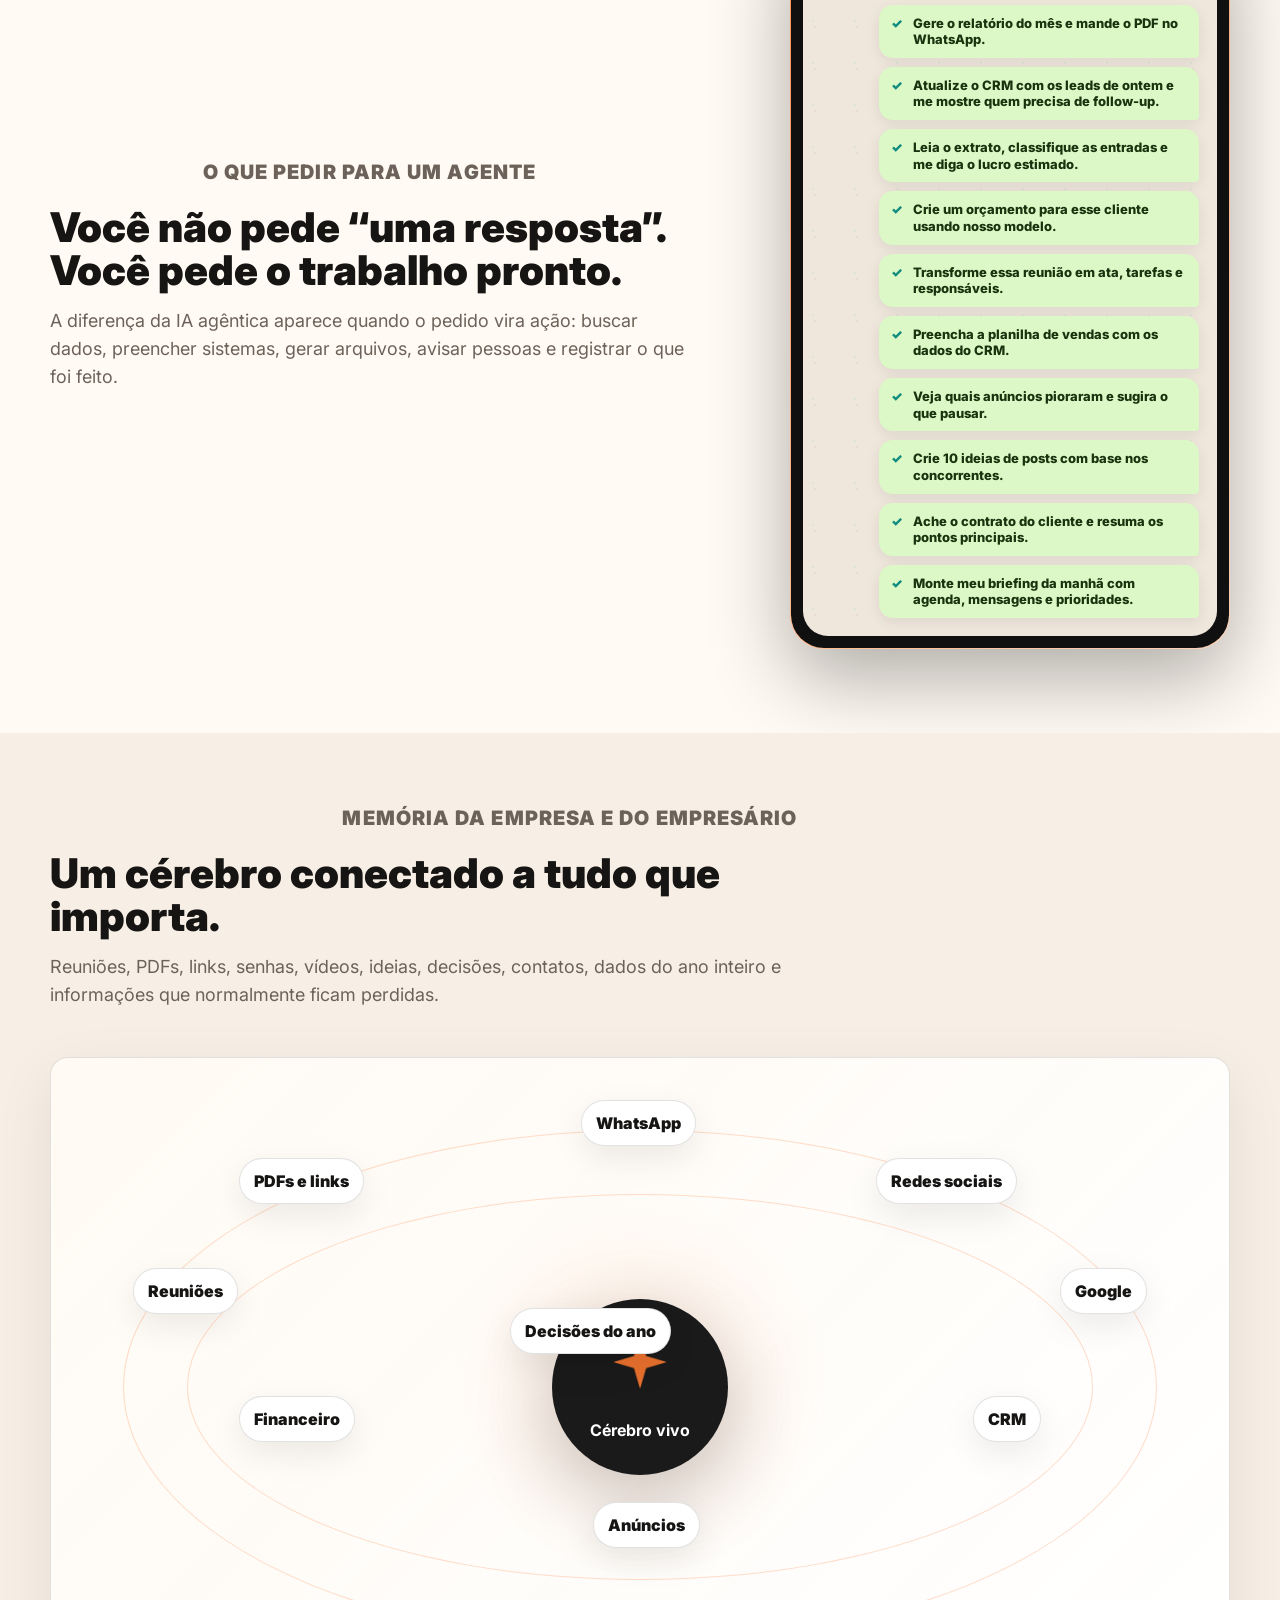
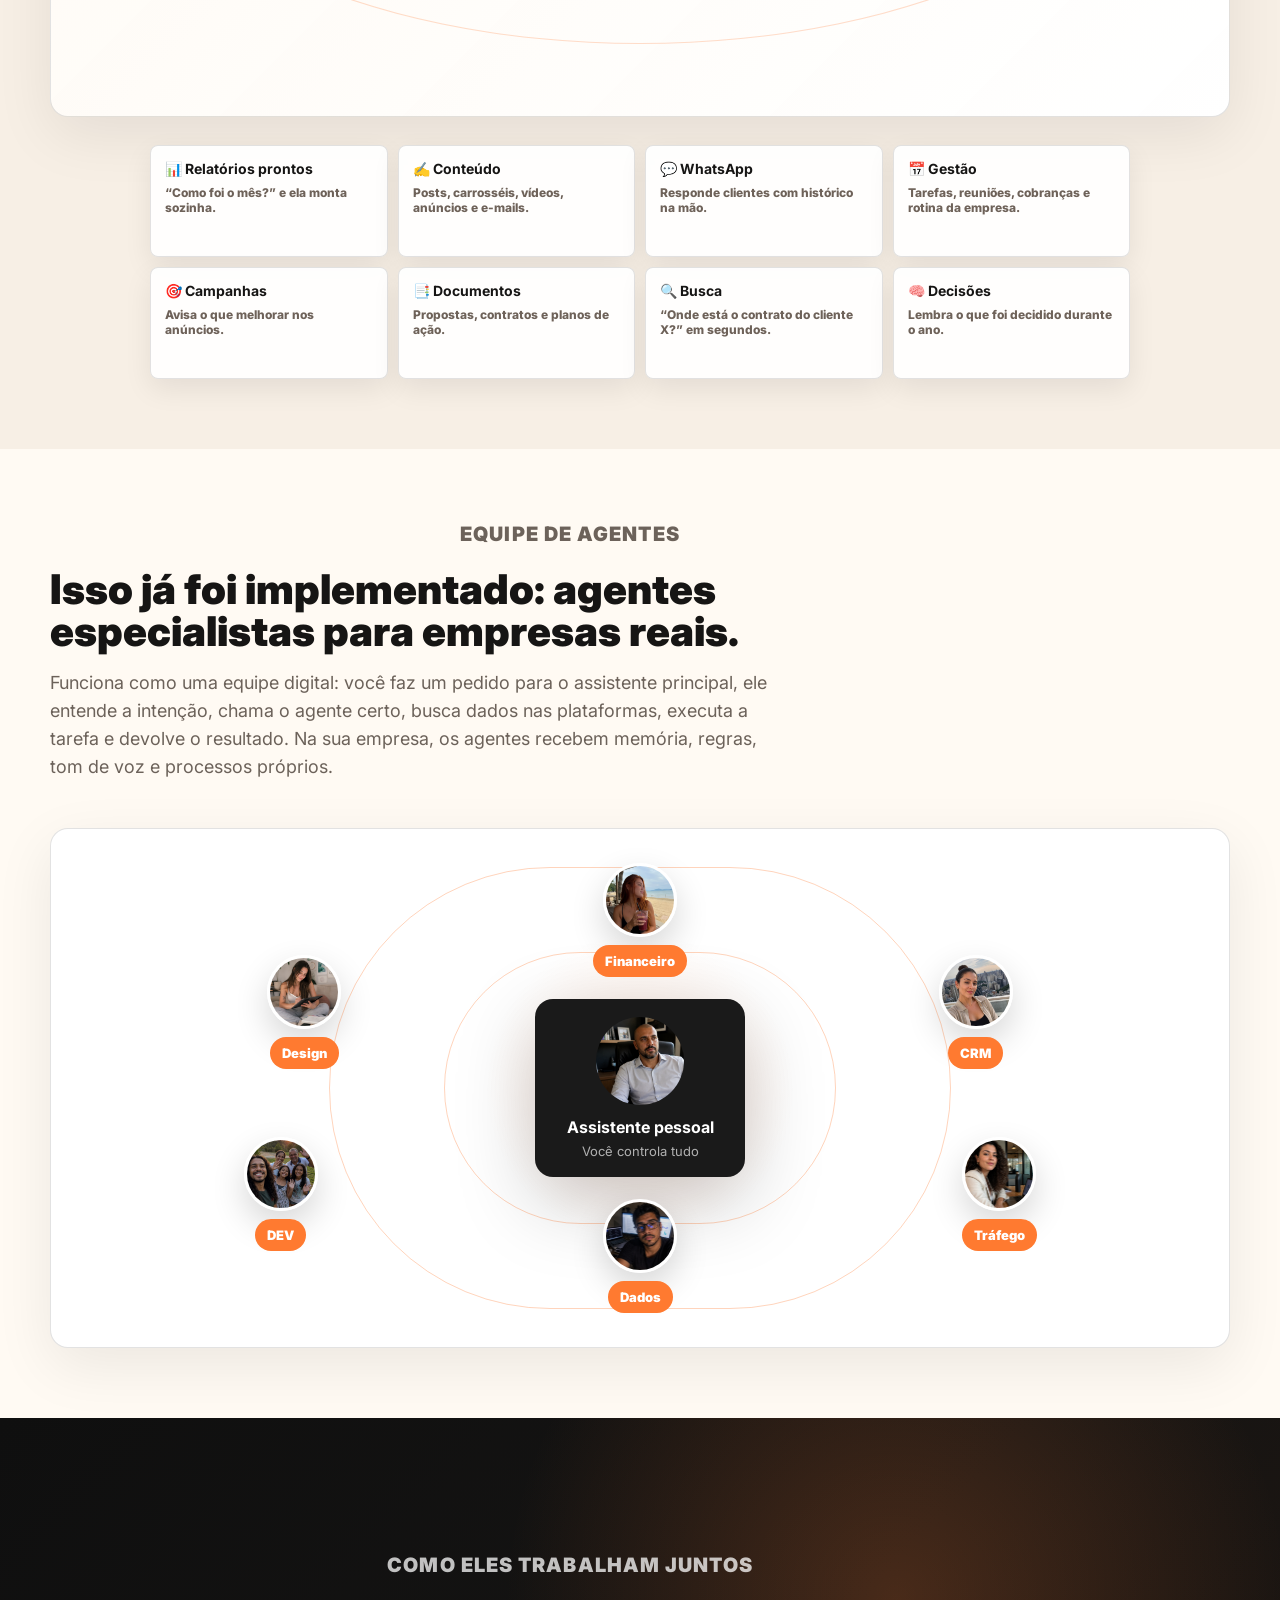
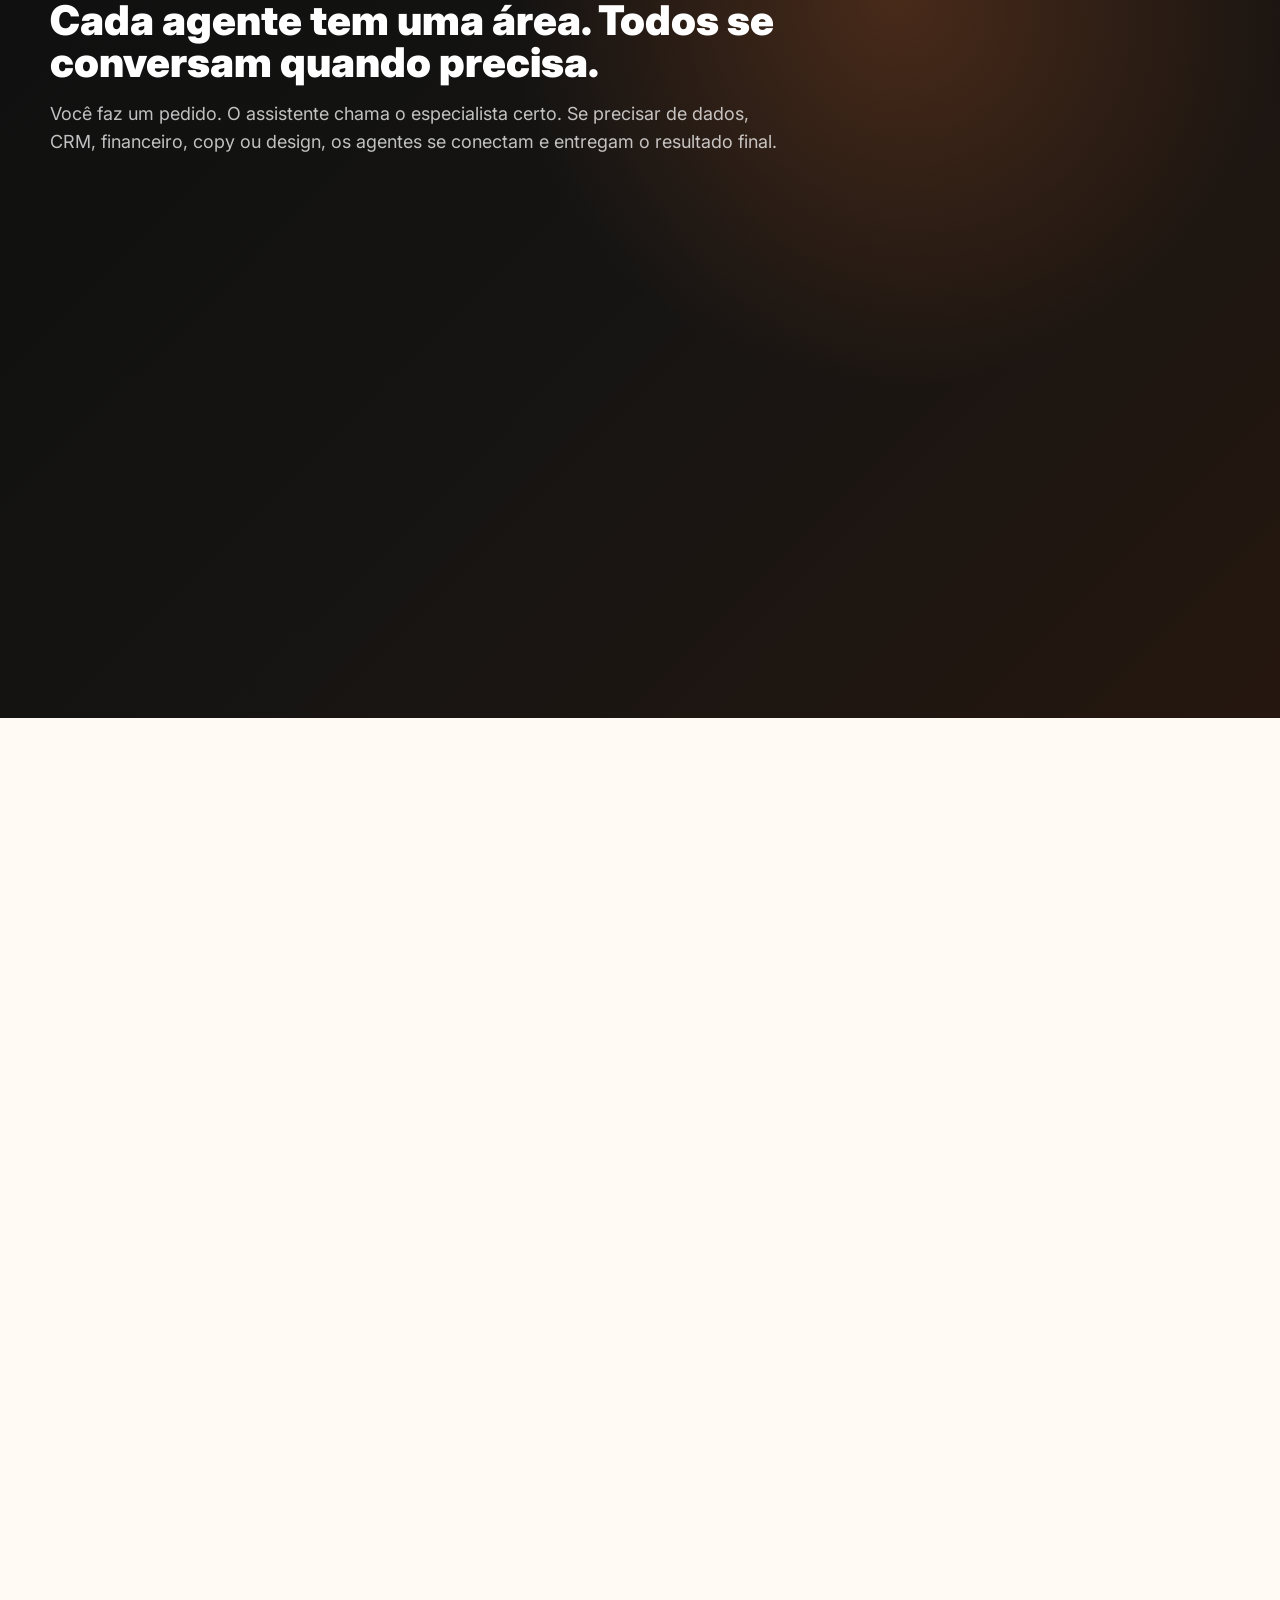
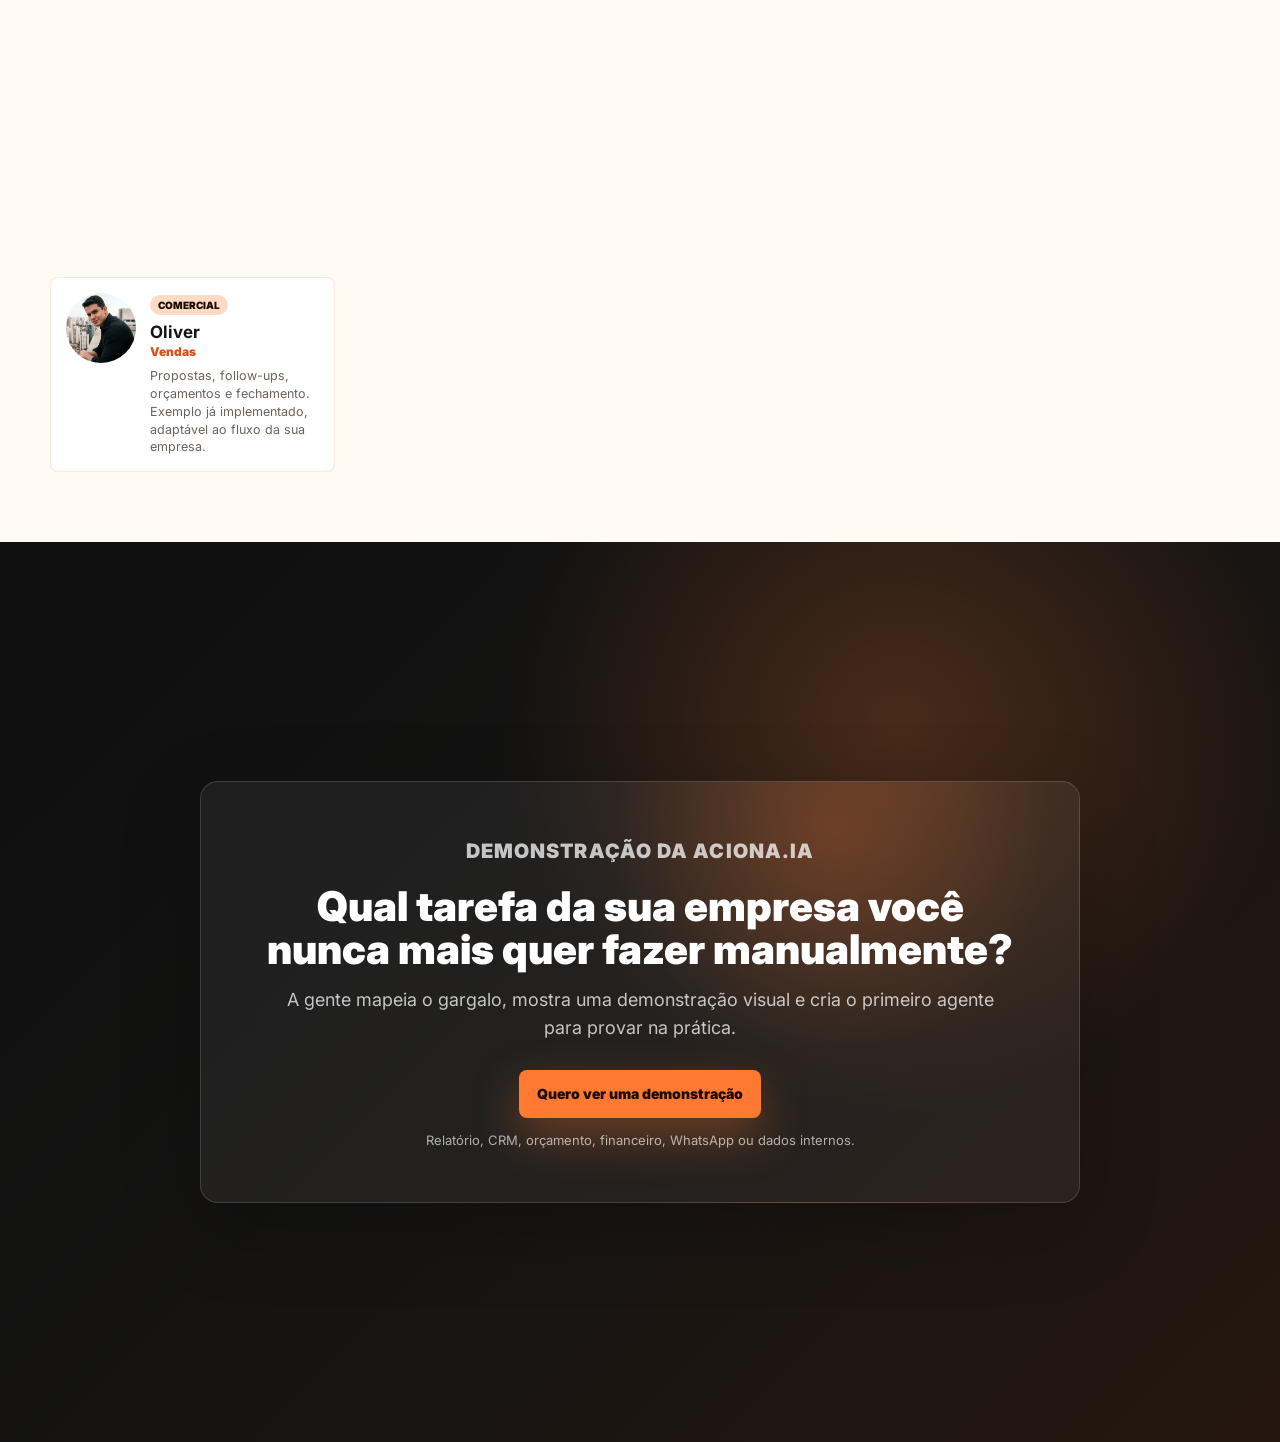
==== commit e8ef5d0d: "Restaura imagem de cérebro no hero" ====
--- a/index.html
+++ b/index.html
@@ -16,7 +16,7 @@
   <main id="top" class="deck">
     <section class="slide hero-slide theme-dark">
       <div class="hero-bg" aria-hidden="true">
-        <img src="assets/showcase/hero-cerebro-aciona-screenshot.png?v=20260603-print" alt="">
+        <img src="assets/showcase/hero-cerebro-higgsfield.png?v=20260603-brain" alt="">
       </div>
       <div class="hero-copy" data-reveal>
         <img class="hero-logo" src="assets/brand/logo-aciona.png" alt="Aciona.IA">
